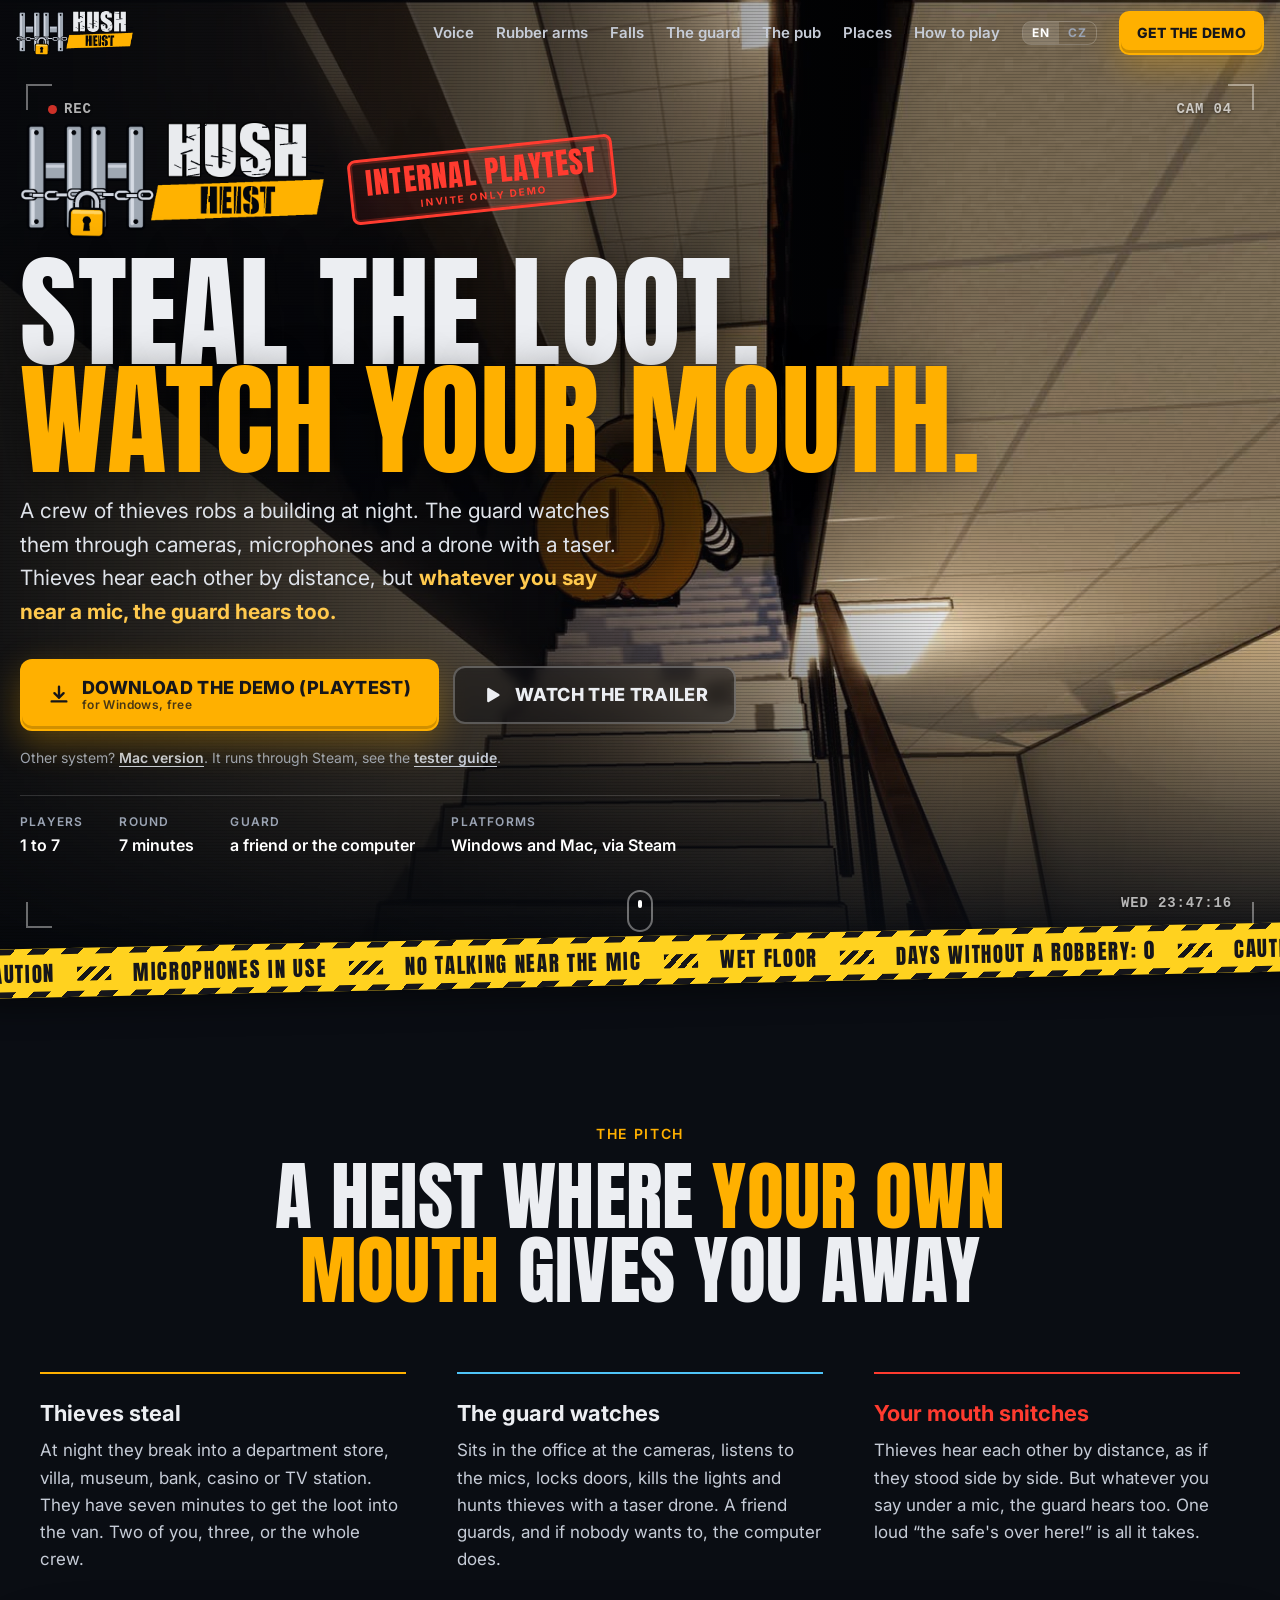
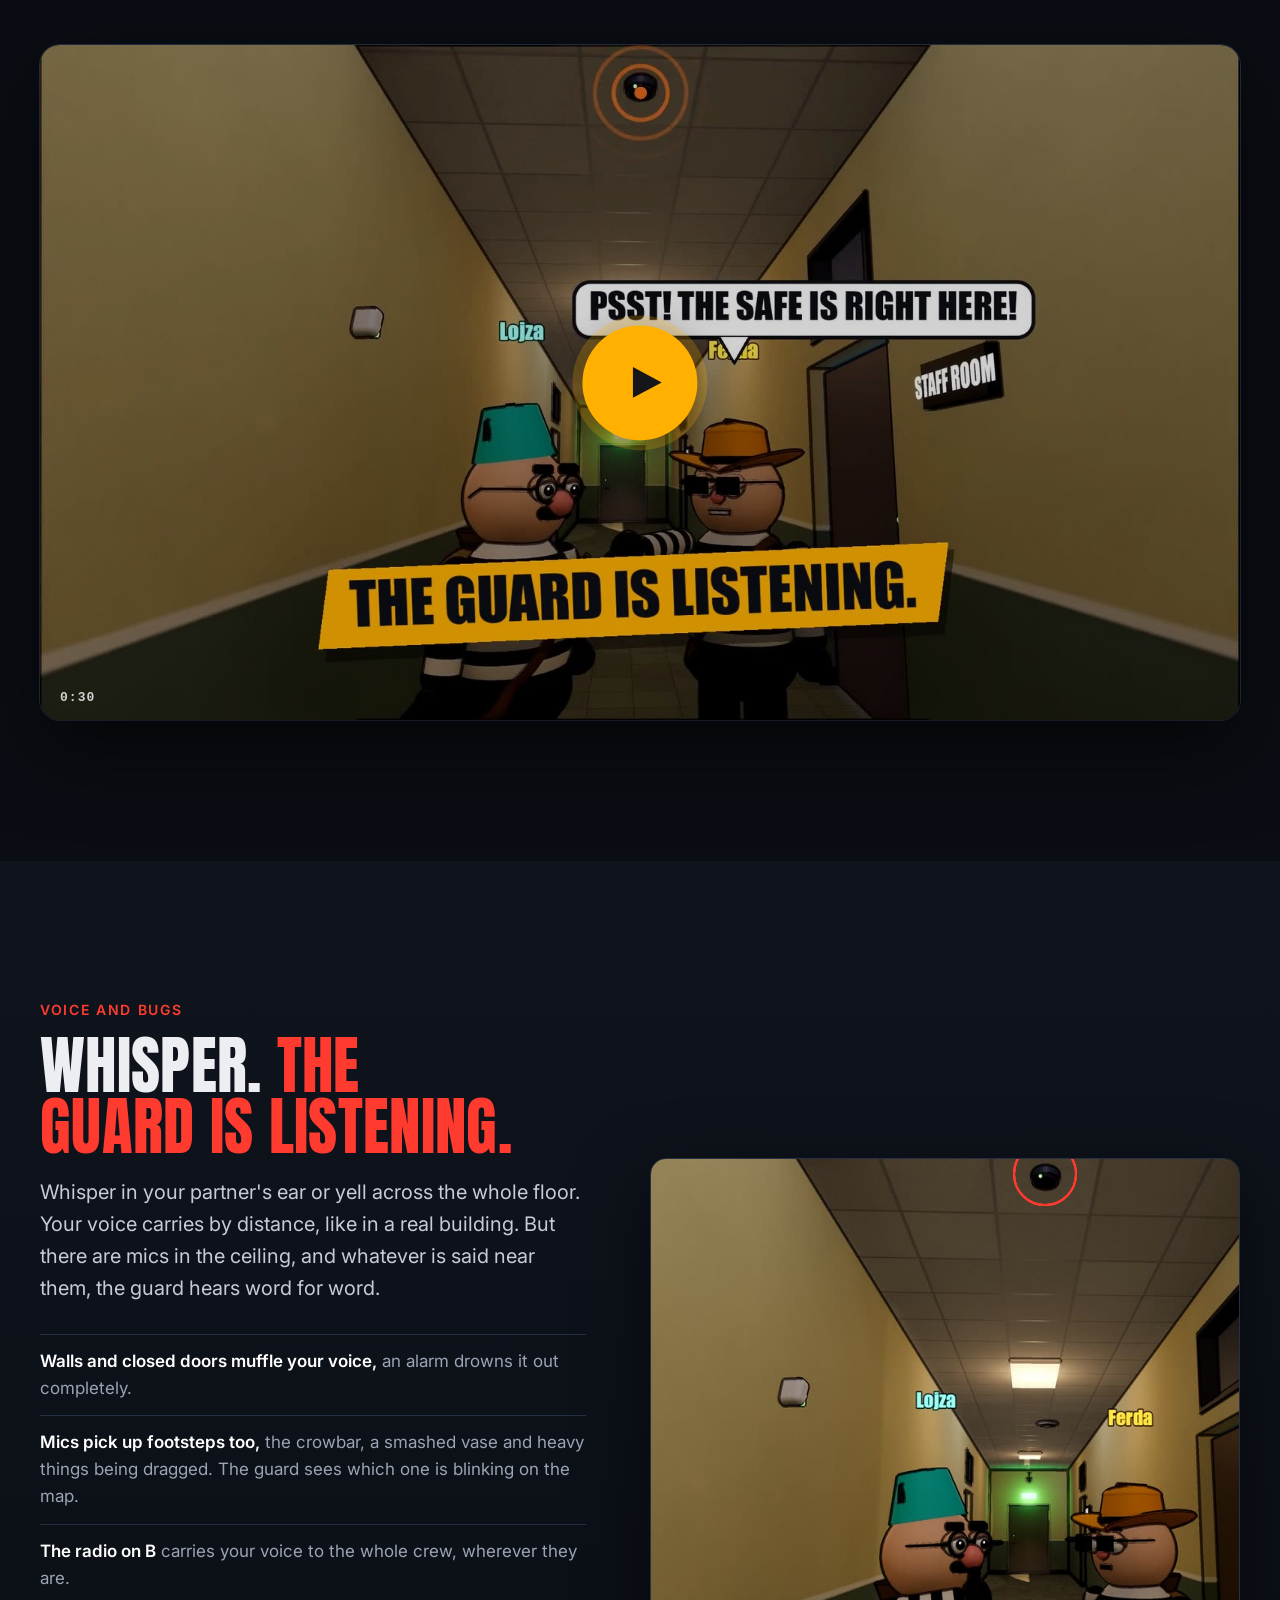
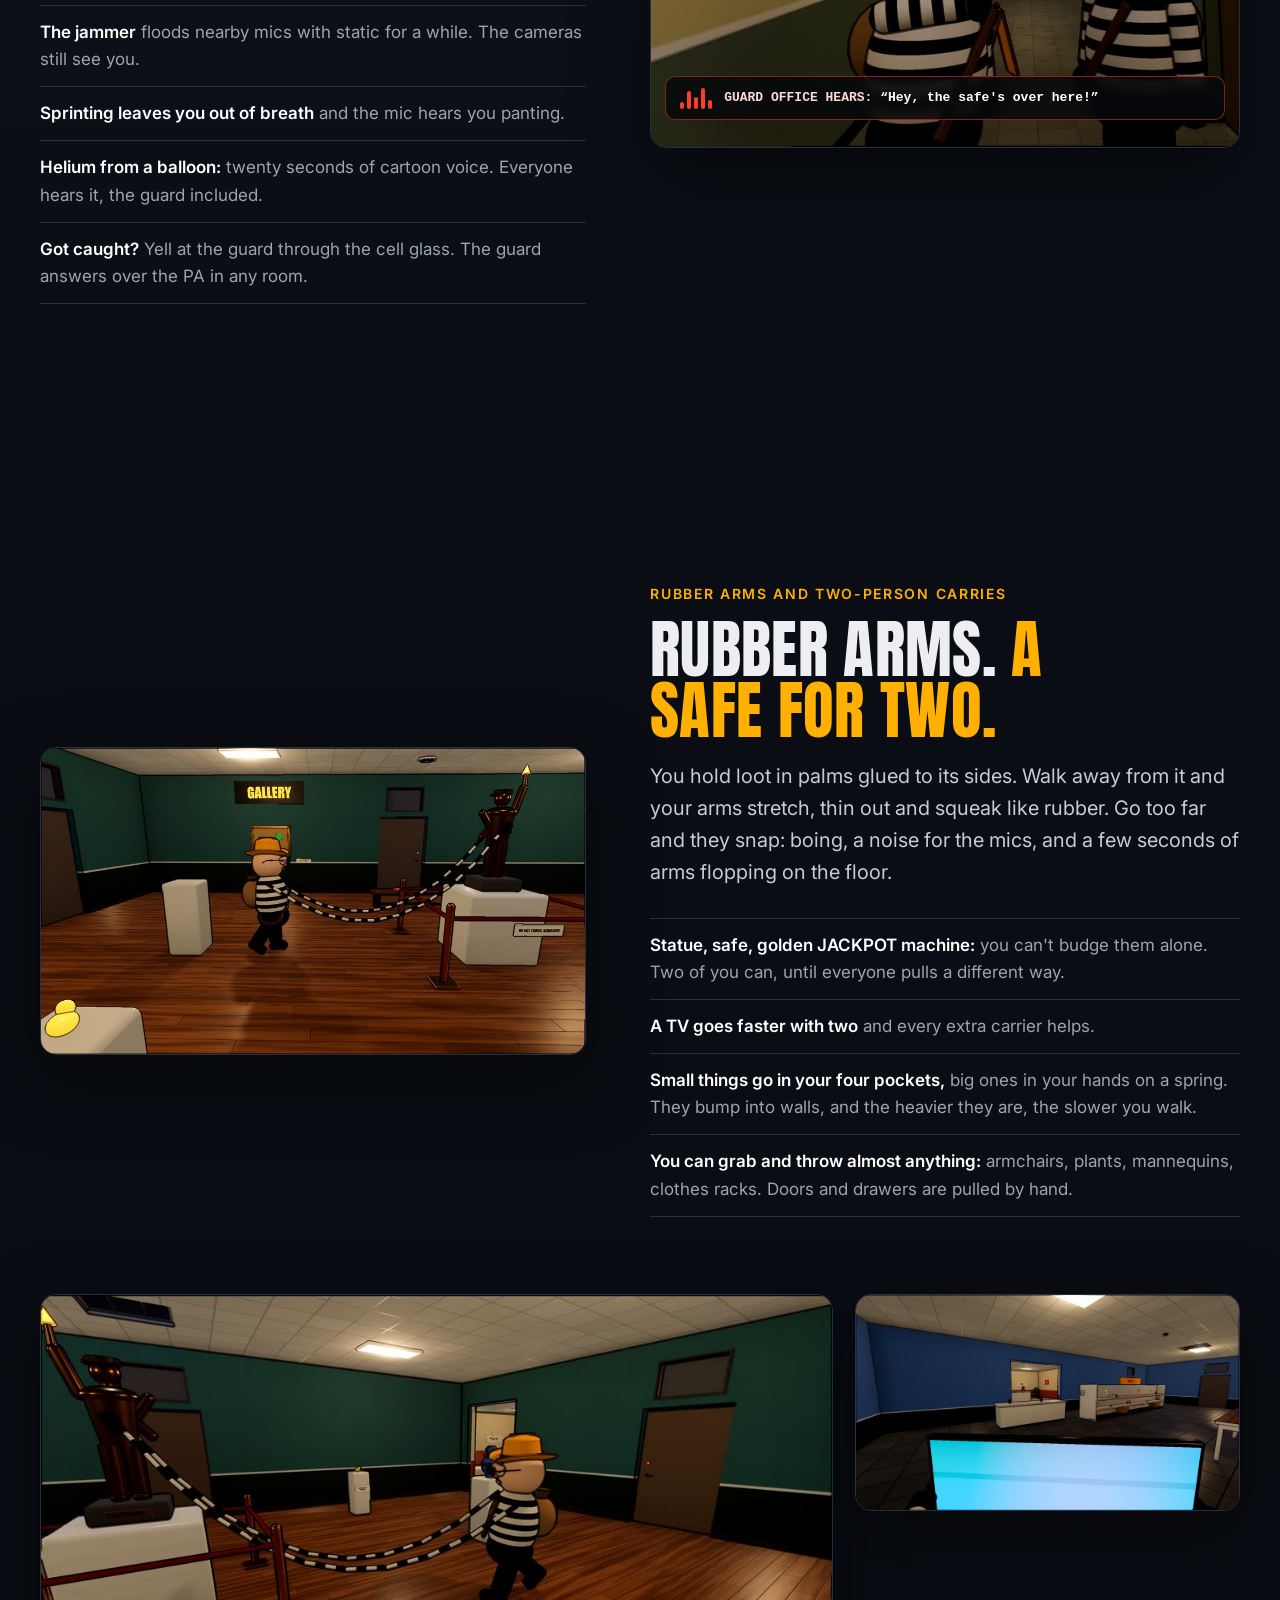
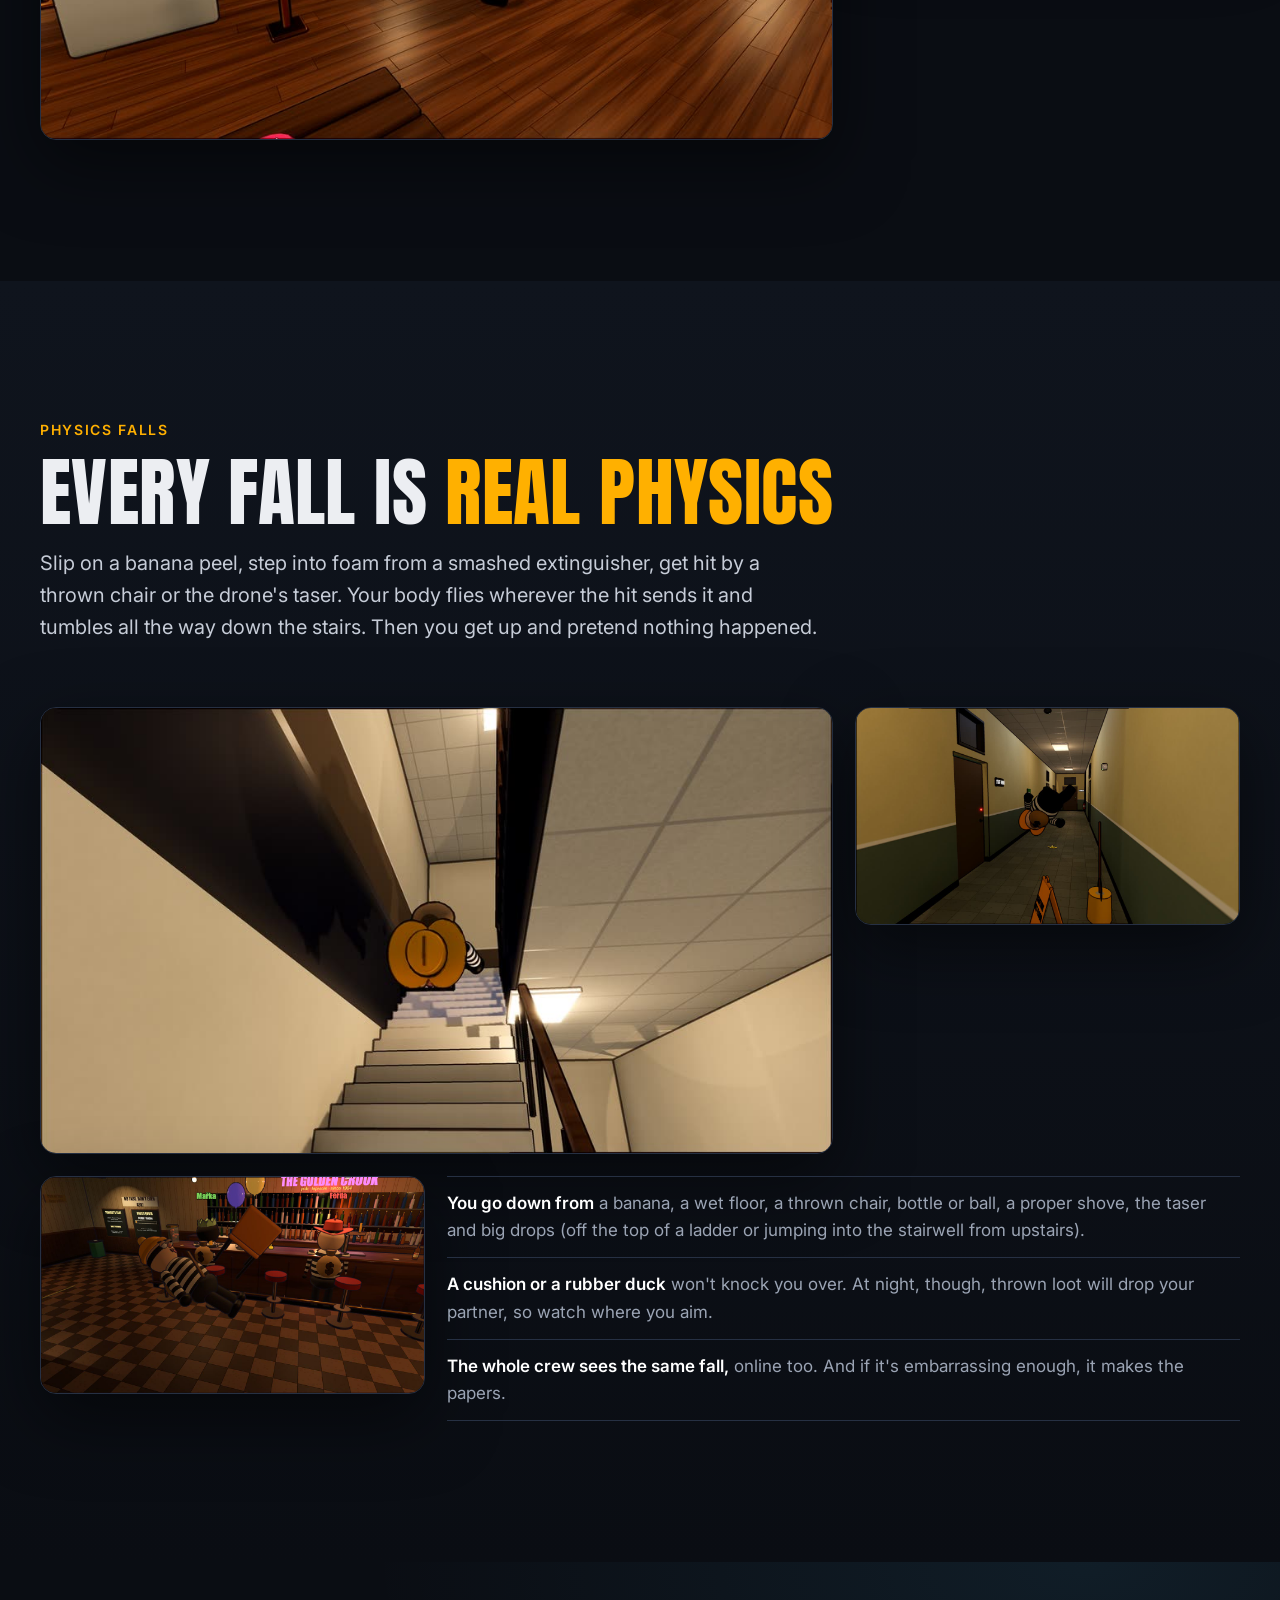
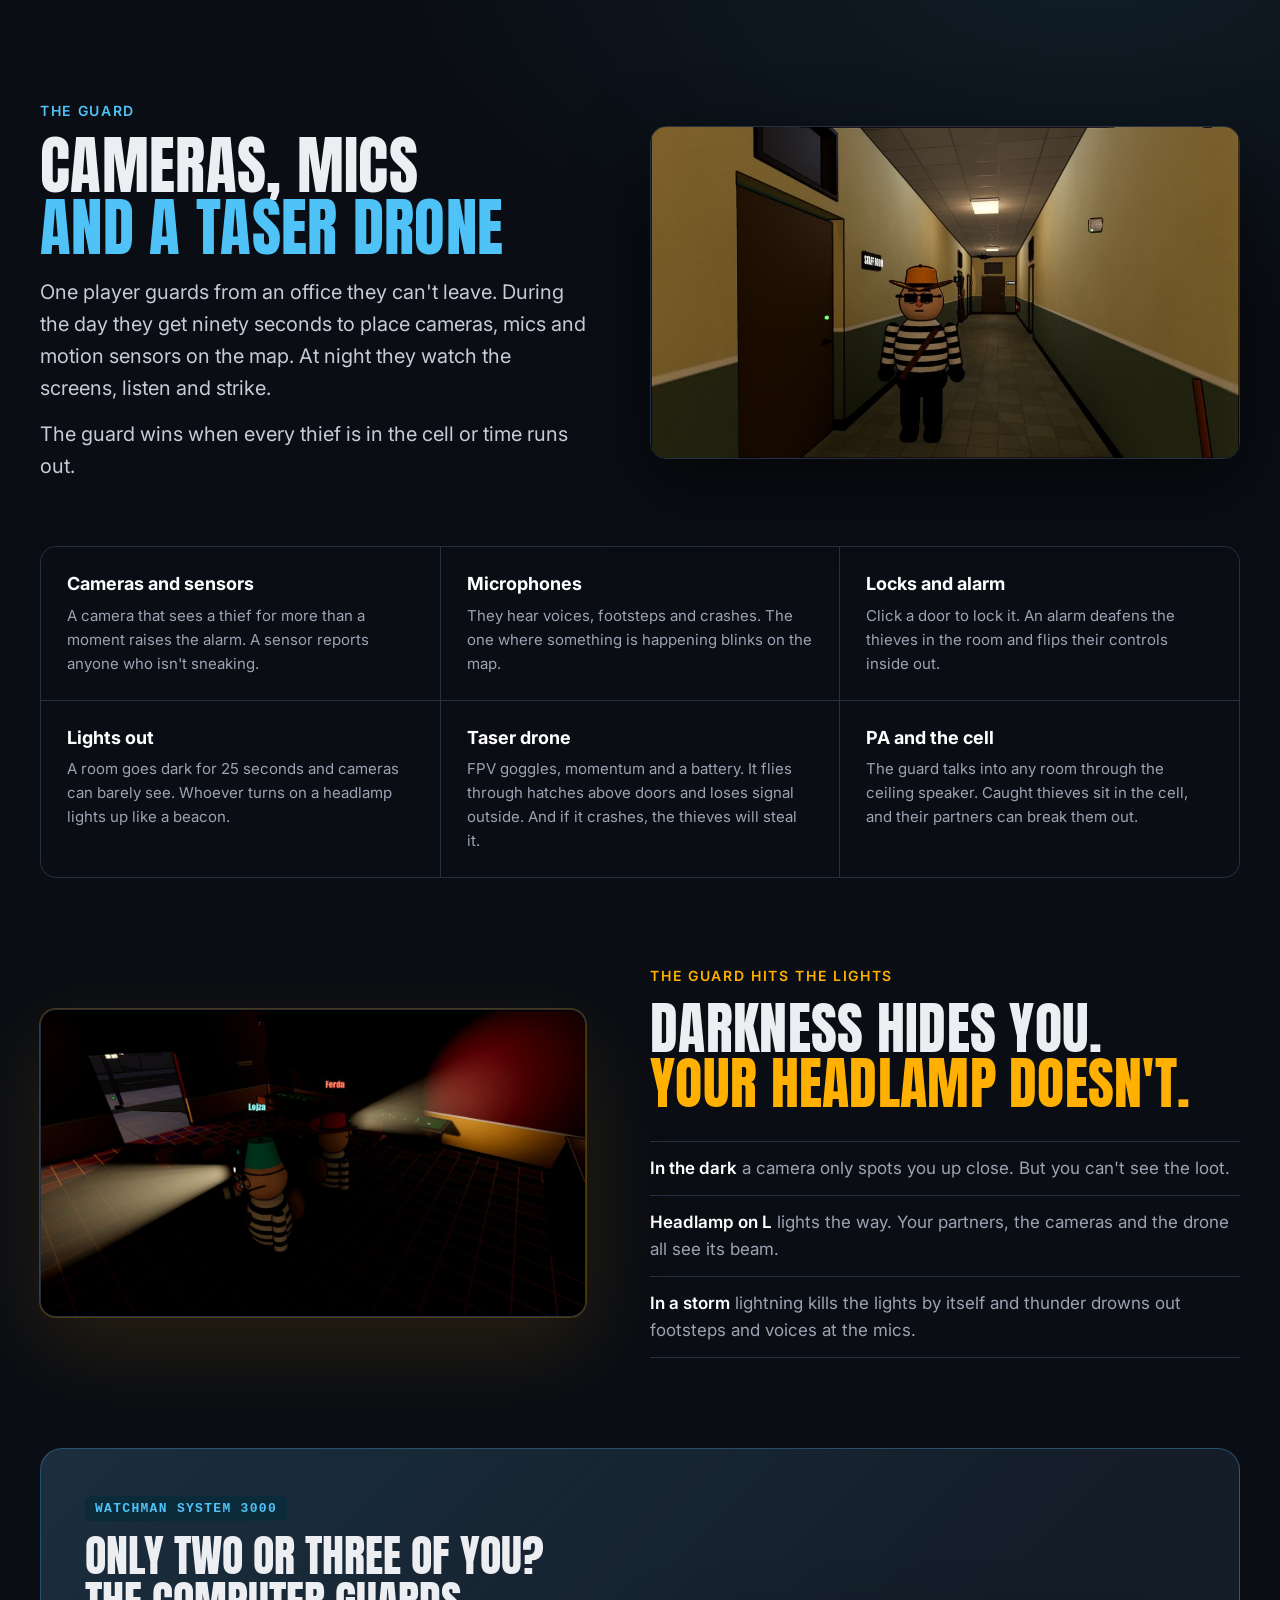
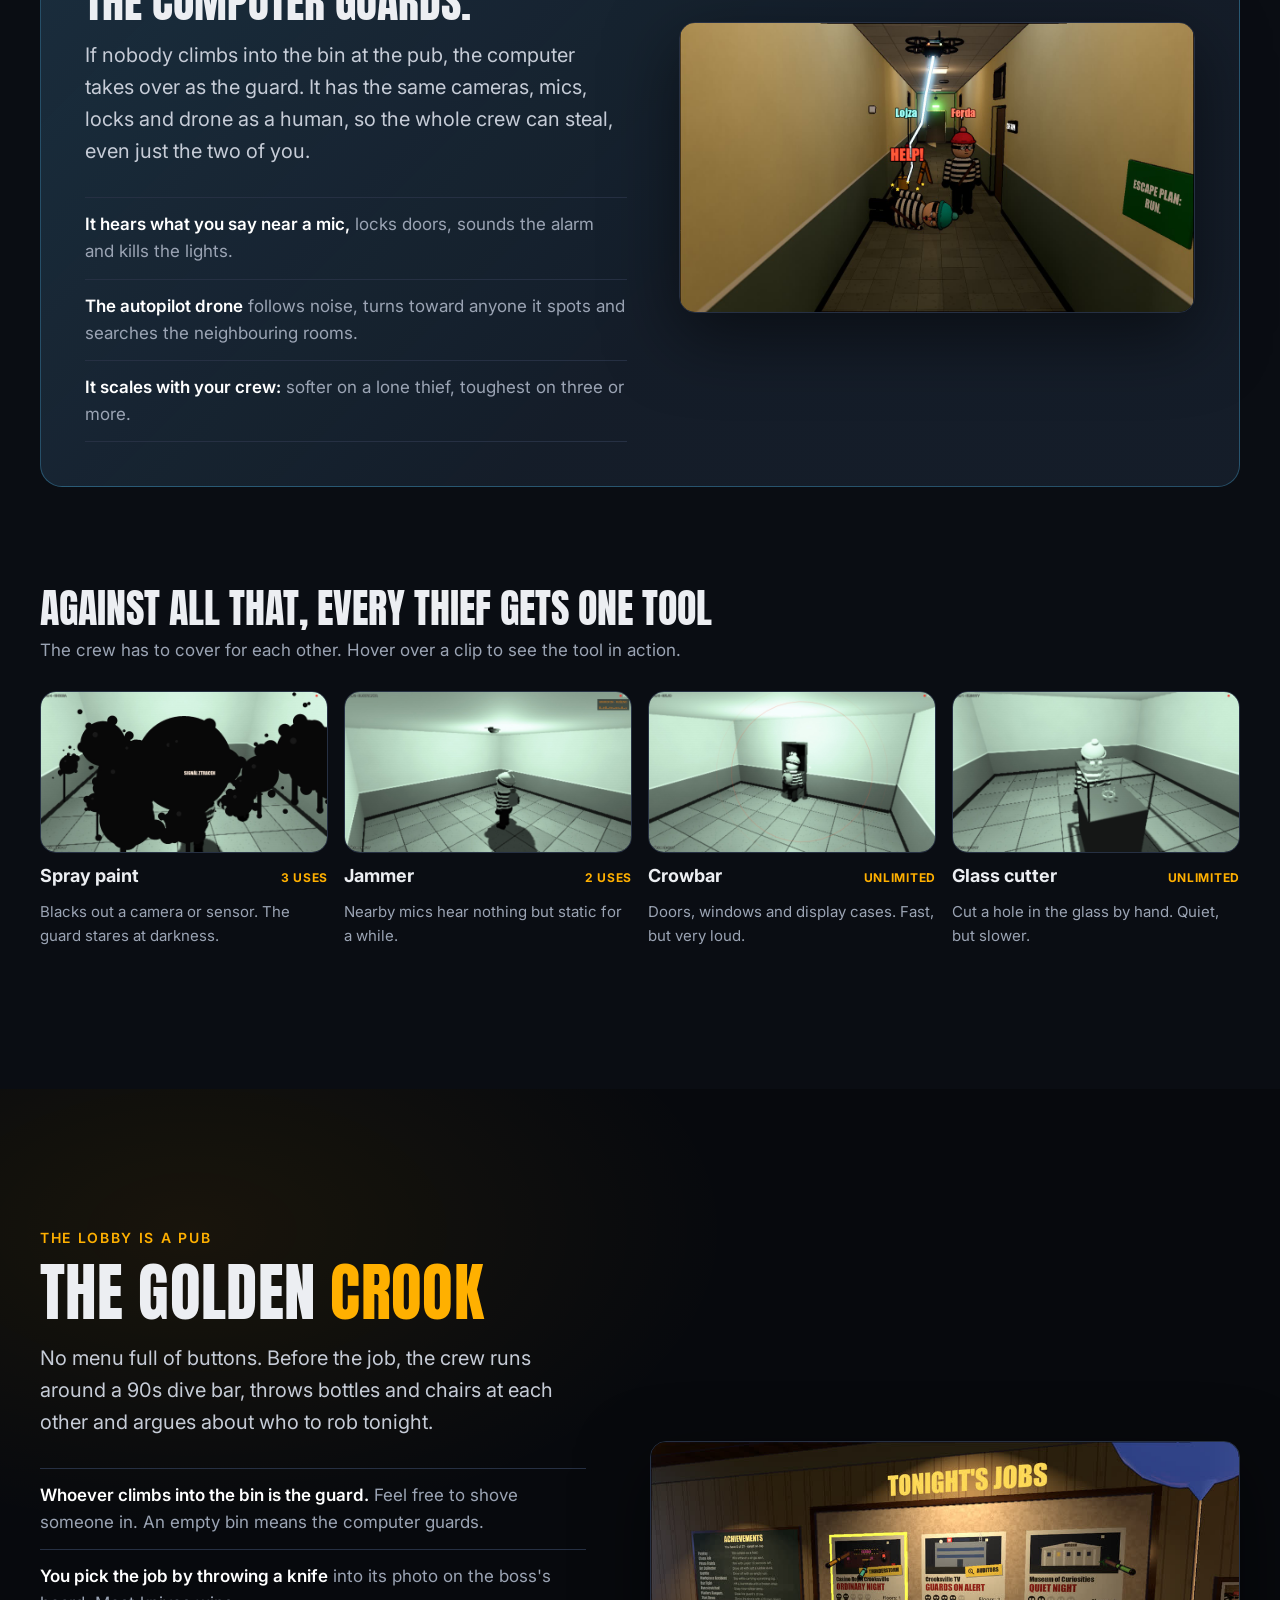
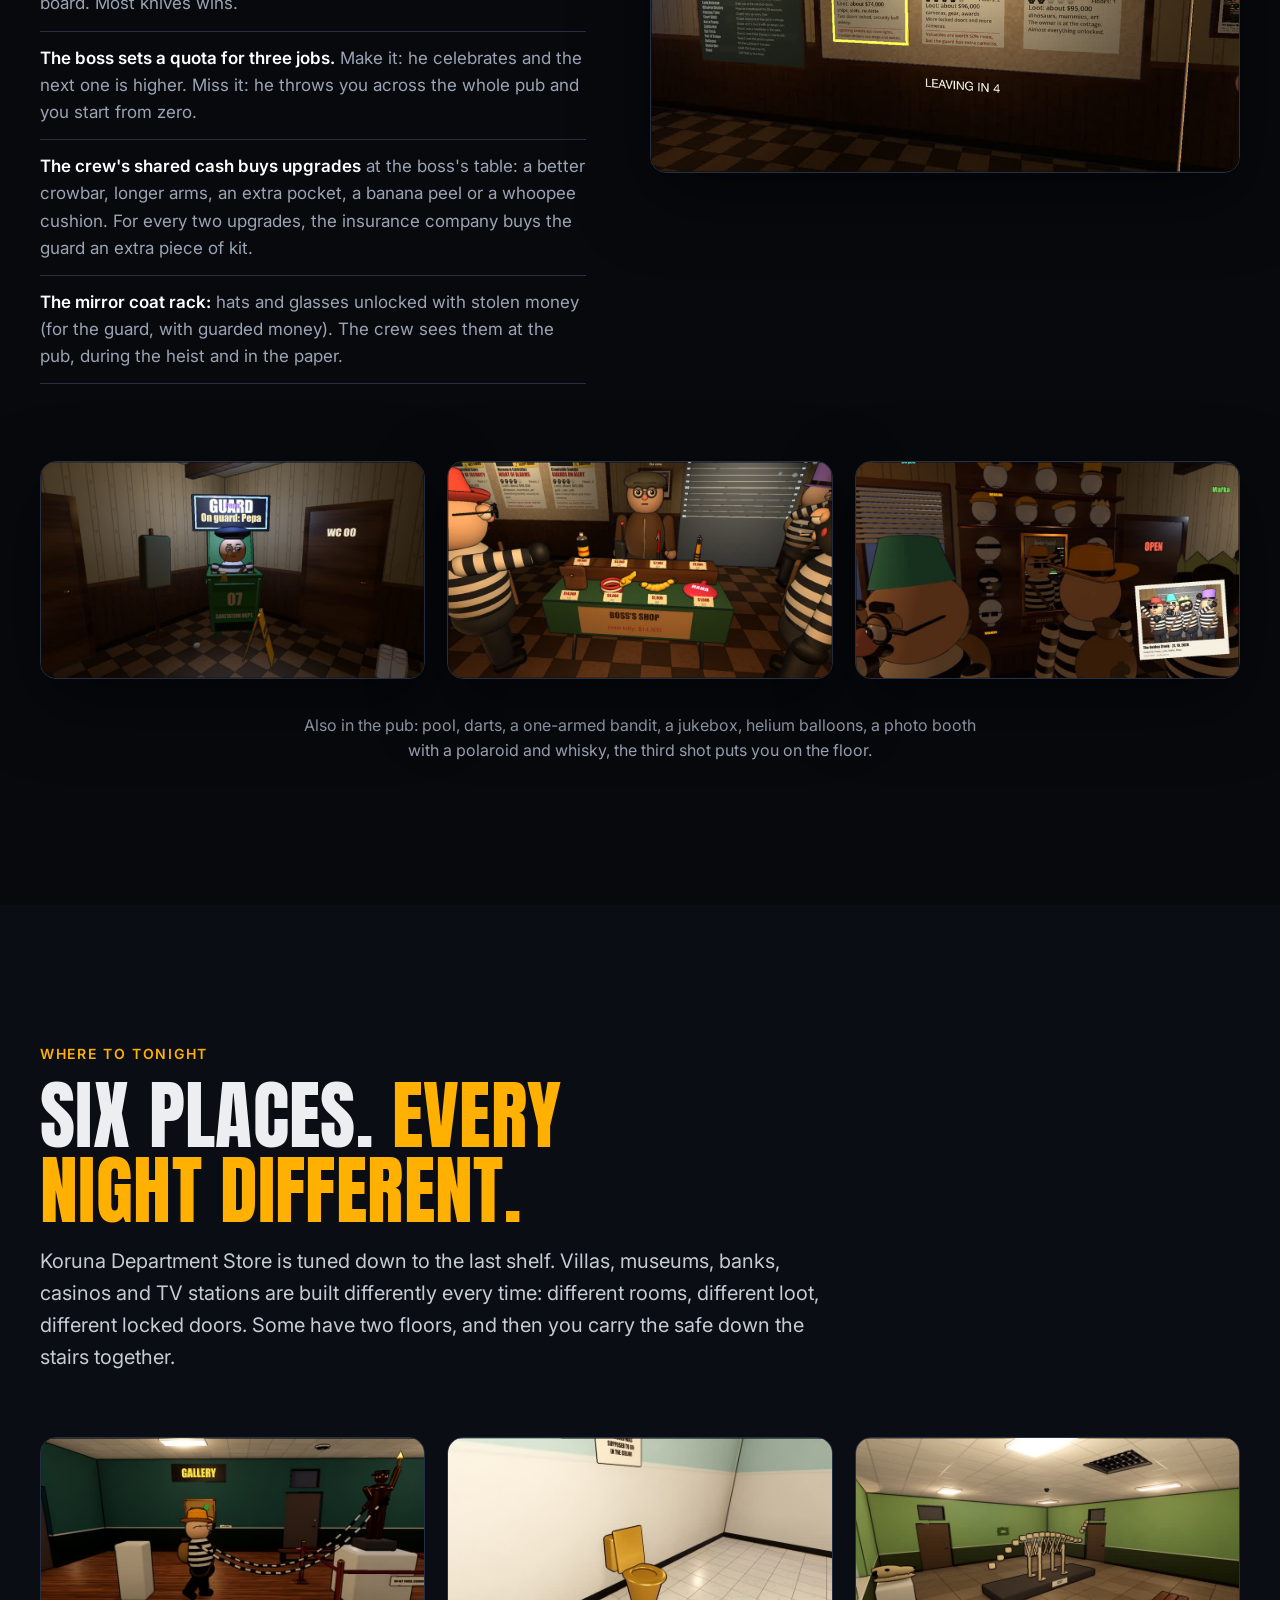
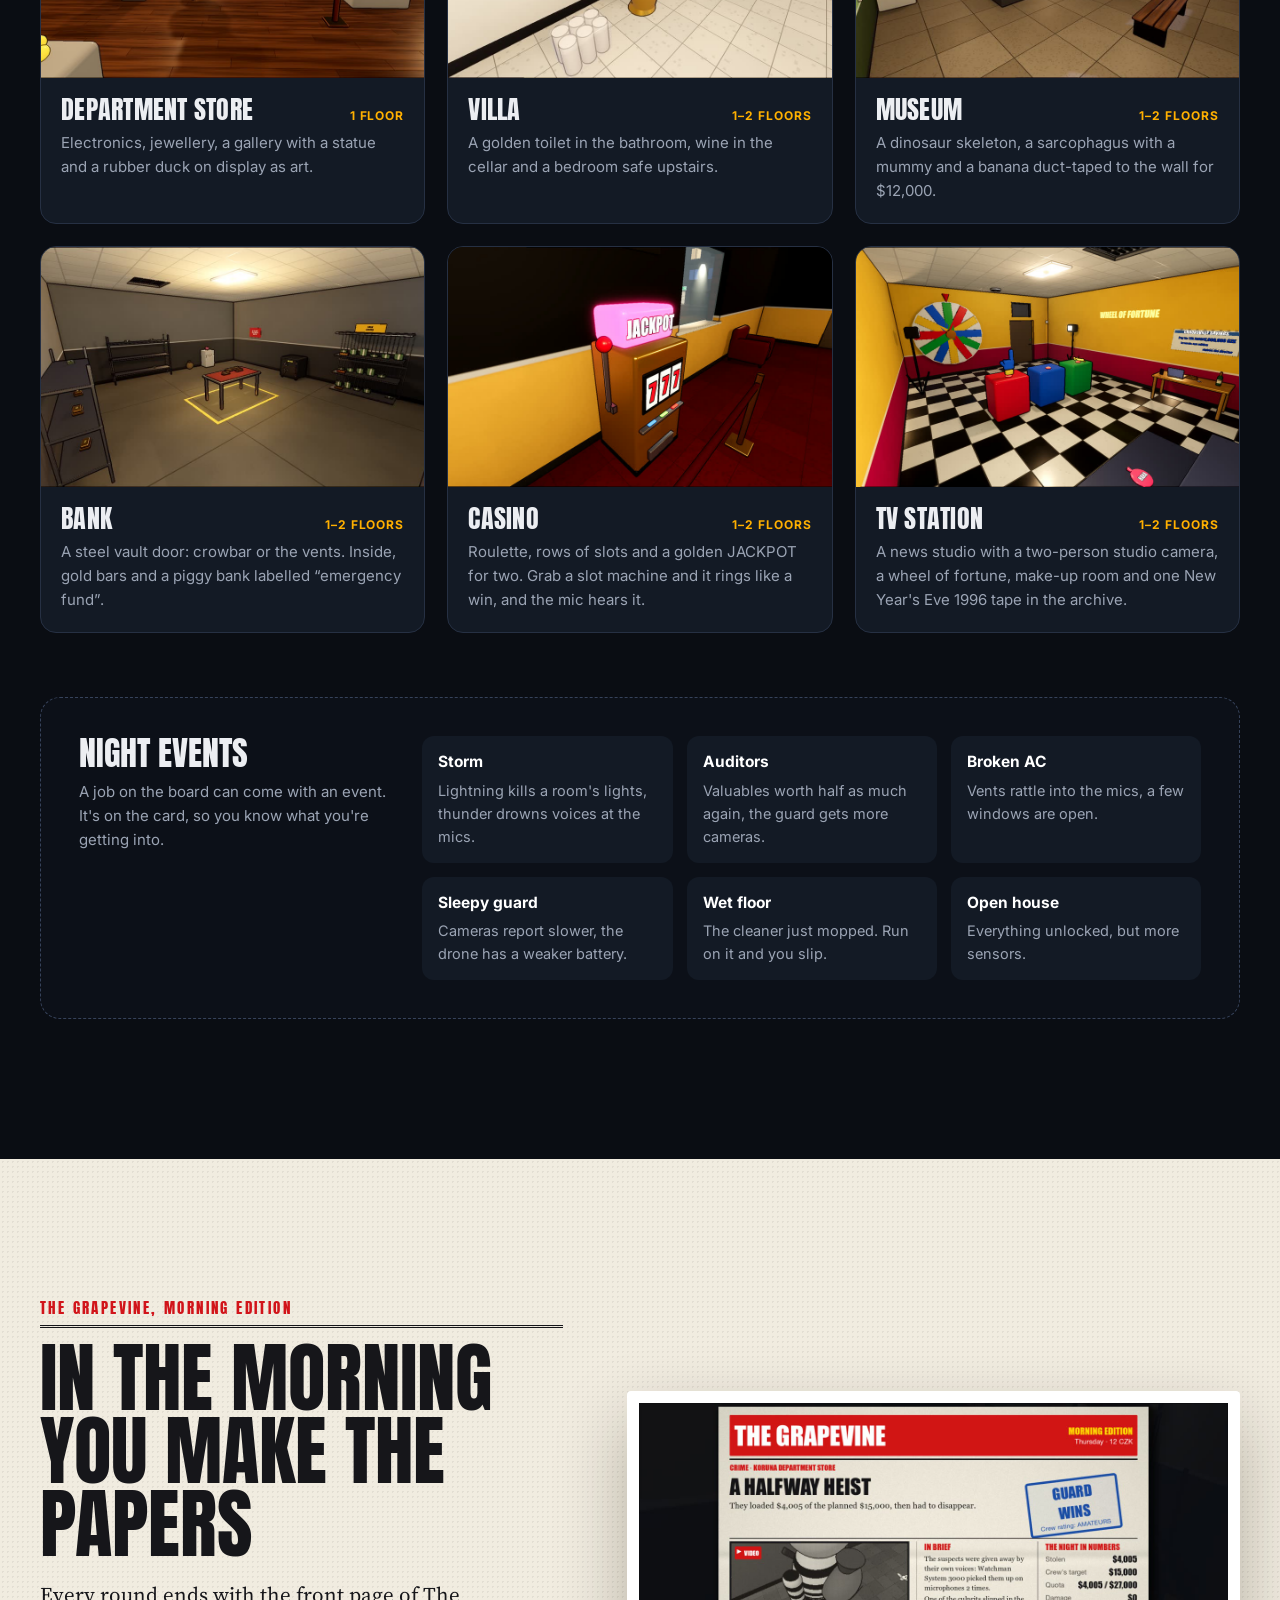
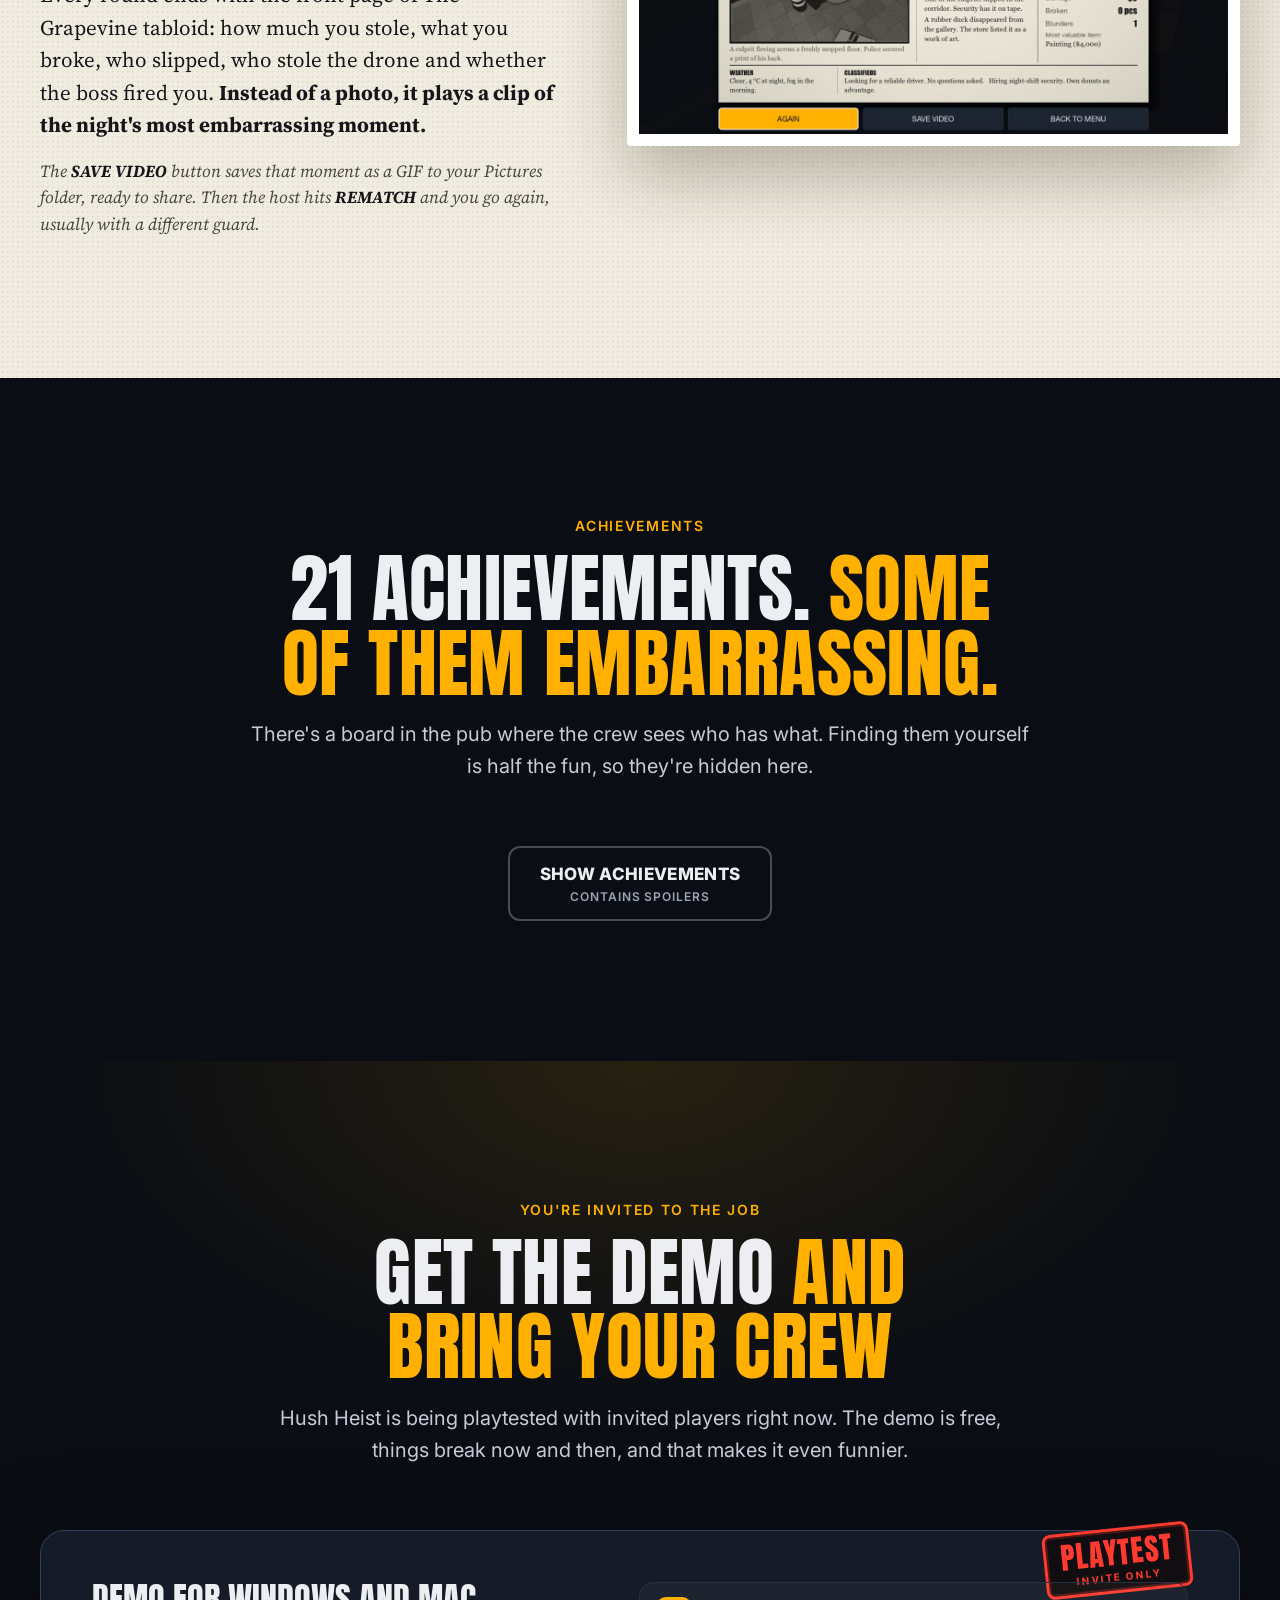
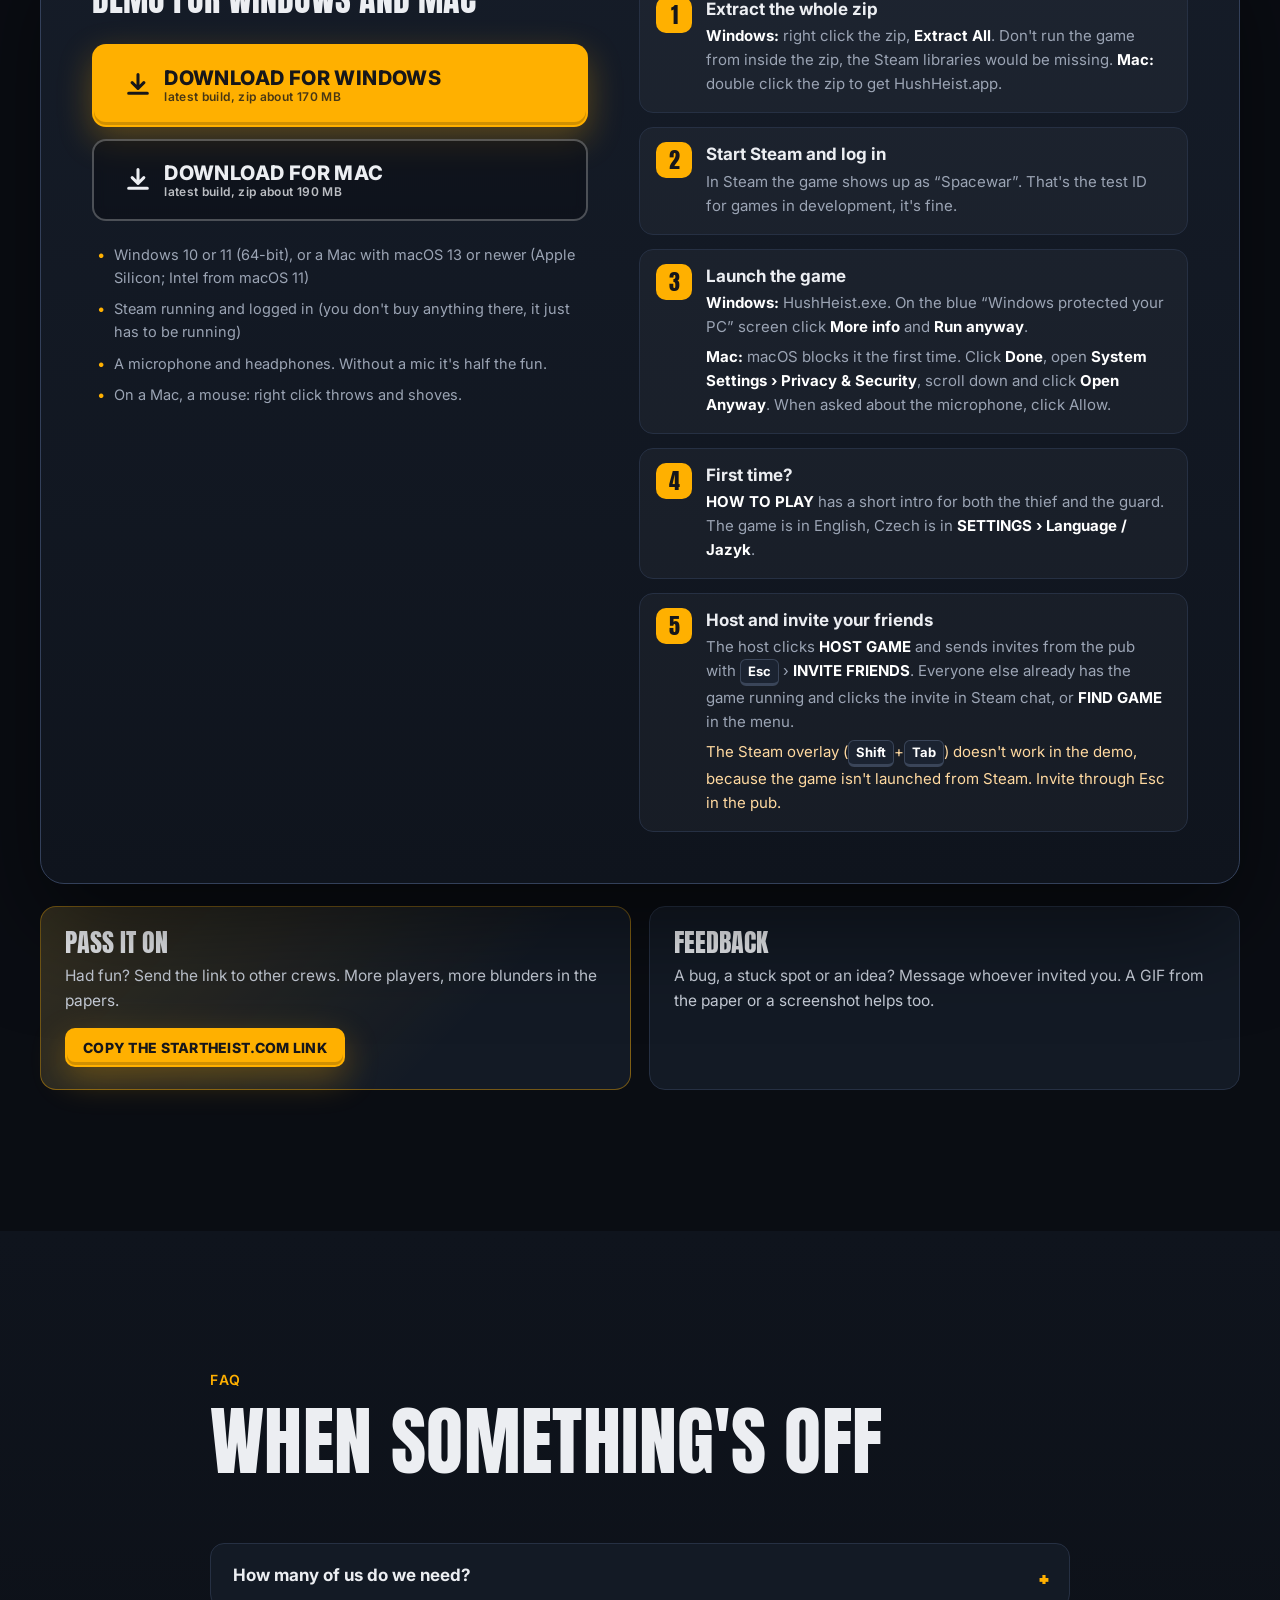
==== index.html @ cd298340 "Web: nový obrázek pro sdílení (šeptání pod mikrofonem s logem) a lepší texty pro sociální sítě Co-Au" ====
<!doctype html>
<html lang="cs">
<head>
	<meta charset="utf-8">
	<meta name="viewport" content="width=device-width, initial-scale=1">
	<script>
		// Kdo nemá v prohlížeči češtinu (ani slovenštinu), dostane anglickou verzi. Volba z přepínače má přednost.
		(function () {
			try {
				var choice = localStorage.getItem("hh-lang");
				if (choice === "cs" || /bot|crawl|spider|slurp|preview/i.test(navigator.userAgent)) return;
				var langs = navigator.languages && navigator.languages.length ? navigator.languages : [navigator.language || ""];
				var czech = false;
				for (var i = 0; i < langs.length; i++) {
					var code = String(langs[i] || "").toLowerCase();
					if (code.indexOf("cs") === 0 || code.indexOf("sk") === 0) czech = true;
				}
				if (choice === "en" || !czech) location.replace("/en" + location.search + location.hash);
			} catch (e) {}
		})();
	</script>
	<script src="/config.js"></script>
	<title>Hush Heist: Ukradni lup. Hlídej si pusu.</title>
	<meta name="description" content="Kooperativní hra o vloupání pro 1–7 hráčů s hlasem podle vzdálenosti. Zloději v noci vykrádají budovu, ochranka je hlídá kamerami, mikrofony a dronem. Co řekneš u mikrofonu, slyší i ona. Interní playtest: demo pro Windows a Mac.">
	<meta name="theme-color" content="#0a0d13">
	<link rel="icon" href="/assets/img/icon.svg" type="image/svg+xml">
	<link rel="icon" href="/favicon.ico" sizes="48x48">
	<link rel="apple-touch-icon" href="/assets/img/apple-touch-icon.png">
	<link rel="canonical" href="https://startheist.com/">
	<link rel="alternate" hreflang="cs" href="https://startheist.com/">
	<link rel="alternate" hreflang="en" href="https://startheist.com/en">
	<link rel="alternate" hreflang="x-default" href="https://startheist.com/en">

	<meta property="og:type" content="website">
	<meta property="og:url" content="https://startheist.com/">
	<meta property="og:title" content="Hush Heist: Ukradni lup. Hlídej si pusu.">
	<meta property="og:description" content="Kooperativní vloupačka pro 1–7 kamarádů s hlasem podle vzdálenosti. Vplížíte se dovnitř, lup nesete na gumových rukou, ale každé slovo u mikrofonu slyší ochranka. Demo pro Windows i Mac zdarma.">
	<meta property="og:image" content="https://startheist.com/assets/img/share.jpg">
	<meta property="og:image:width" content="1200">
	<meta property="og:image:height" content="630">
	<meta property="og:locale" content="cs_CZ">
	<meta property="og:locale:alternate" content="en_US">
	<meta name="twitter:card" content="summary_large_image">
	<meta name="twitter:image" content="https://startheist.com/assets/img/share.jpg">
	<meta property="og:site_name" content="Hush Heist">
	<meta property="og:image:alt" content="Dva zloději šeptají pod stropním mikrofonem „PSST! TREZOR JE TADY!“ a ochranka je slyší.">
	<meta name="twitter:title" content="Hush Heist: Ukradni lup. Hlídej si pusu.">
	<meta name="twitter:description" content="Kooperativní vloupačka pro 1–7 kamarádů s hlasem podle vzdálenosti. Vplížíte se dovnitř, lup nesete na gumových rukou, ale každé slovo u mikrofonu slyší ochranka. Demo pro Windows i Mac zdarma.">
	<meta name="twitter:image:alt" content="Dva zloději šeptají pod stropním mikrofonem „PSST! TREZOR JE TADY!“ a ochranka je slyší.">
	<script type="application/ld+json">{"@context": "https://schema.org", "@type": "VideoGame", "name": "Hush Heist", "url": "https://startheist.com/", "inLanguage": "cs", "description": "Kooperativní vloupačka pro 1–7 kamarádů s hlasem podle vzdálenosti. Vplížíte se dovnitř, lup nesete na gumových rukou, ale každé slovo u mikrofonu slyší ochranka. Demo pro Windows i Mac zdarma.", "image": "https://startheist.com/assets/img/share.jpg", "genre": ["Co-op", "Heist", "Party"], "gamePlatform": ["Windows", "macOS"], "operatingSystem": "Windows, macOS", "applicationCategory": "Game", "playMode": ["MultiPlayer", "CoOp"], "numberOfPlayers": {"@type": "QuantitativeValue", "minValue": 1, "maxValue": 7}}</script>

	<link rel="preconnect" href="https://fonts.googleapis.com">
	<link rel="preconnect" href="https://fonts.gstatic.com" crossorigin>
	<link href="https://fonts.googleapis.com/css2?family=Anton&family=Inter:wght@400;500;600;700;800&family=Source+Serif+4:opsz,wght@8..60,400;8..60,600&display=swap" rel="stylesheet">
	<link rel="preload" as="image" href="/assets/img/hero.jpg?v=pt1" media="(min-aspect-ratio: 3/4)">
	<link rel="preload" as="image" href="/assets/img/hero_tall.jpg" media="(max-aspect-ratio: 3/4)">
	<link rel="stylesheet" href="/styles.css">
</head>
<body>
	<a class="skip" href="#o-hre">Přeskočit na obsah</a>

	<header class="nav" id="nav">
		<div class="nav__inner">
			<a class="nav__brand" href="#top" aria-label="Hush Heist, nahoru">
				<img src="/assets/img/logo.png" alt="Hush Heist" width="122" height="48">
			</a>
			<nav class="nav__links" id="nav-links" aria-label="Hlavní">
				<a href="#hlas">Hlas</a>
				<a href="#ruce">Gumové ruce</a>
				<a href="#pady">Pády</a>
				<a href="#ochranka">Ochranka</a>
				<a href="#hospoda">Hospoda</a>
				<a href="#mista">Místa</a>
				<a href="#stahnout">Návod</a>
			</nav>
			<div class="lang" role="group" aria-label="Jazyk / Language">
				<a href="/en" hreflang="en" lang="en" data-lang="en">EN</a>
				<a href="/" hreflang="cs" aria-current="true" data-lang="cs">CZ</a>
			</div>
			<a class="btn btn--gold btn--sm nav__cta if-playtest" href="#stahnout">Stáhnout demo</a>
			<a class="btn btn--steam btn--sm nav__cta if-soon" href="#stahnout" data-steam>Na Steamu</a>
			<button class="nav__toggle" id="nav-toggle" aria-label="Menu" aria-expanded="false" aria-controls="nav-links">
				<span></span><span></span><span></span>
			</button>
		</div>
	</header>

	<main id="top">
		<!-- Úvod: sestřih ze hry jako záznam z bezpečnostní kamery (na telefonu na výšku) -->
		<section class="hero">
			<div class="hero__media" aria-hidden="true">
				<picture>
					<source media="(max-aspect-ratio: 3/4)" srcset="/assets/img/hero_tall.jpg">
					<img src="/assets/img/hero.jpg?v=pt1" alt="" width="1600" height="900" fetchpriority="high">
				</picture>
				<video class="hero__video" muted loop playsinline preload="none" data-wide="/assets/video/hero.mp4?v=pt1" data-tall="/assets/video/hero_tall.mp4"></video>
				<div class="hero__shade"></div>
				<div class="scanlines"></div>
				<div class="cctv cctv--hero">
					<span class="cctv__rec"><i></i>REC</span>
					<span class="cctv__cam">KAM 04</span>
					<span class="cctv__time" data-clock>STŘEDA 23:47:12</span>
					<span class="cctv__corner cctv__corner--tl"></span>
					<span class="cctv__corner cctv__corner--tr"></span>
					<span class="cctv__corner cctv__corner--bl"></span>
					<span class="cctv__corner cctv__corner--br"></span>
				</div>
			</div>
			<div class="hero__content">
				<div class="hero__top">
					<img class="hero__logo" src="/assets/img/logo.png" alt="Hush Heist" width="420" height="164">
					<p class="stamp if-playtest"><b>Interní playtest</b><small>demo pro pozvané</small></p>
					<p class="stamp stamp--soon if-soon"><b>Již brzy na Steamu</b><small>přidej si do přání</small></p>
				</div>
				<h1 class="hero__title">Ukradni lup.<span>Hlídej si pusu.</span></h1>
				<p class="hero__lead">Parta zlodějů v noci vykrádá budovu. Ochranka je hlídá kamerami, mikrofony a dronem s paralyzérem. Zloději se slyší podle vzdálenosti, jenže <b>co řekneš u mikrofonu, slyší i ochranka.</b></p>
				<div class="hero__actions">
					<a class="btn btn--gold btn--lg if-playtest" data-dl href="https://github.com/Matyhead/startheist-web/releases/latest/download/HushHeist-demo.zip">
						<svg viewBox="0 0 24 24" aria-hidden="true"><path d="M12 3v12m0 0l-5-5m5 5l5-5M4 19h16" /></svg>
						<span class="btn__text">Stáhnout demo (playtest)<small data-os-label data-win="pro Windows, zdarma" data-mac="pro Mac, zdarma">pro Windows, zdarma</small></span>
					</a>
					<a class="btn btn--steam btn--lg if-soon" data-steam href="#stahnout">
						<svg viewBox="0 0 24 24" aria-hidden="true"><path d="M12 20.5l-1.2-1.1C6.2 15.3 3.5 12.8 3.5 9.6A4.6 4.6 0 0 1 8.1 5c1.5 0 2.9.7 3.9 1.8A5.1 5.1 0 0 1 15.9 5a4.6 4.6 0 0 1 4.6 4.6c0 3.2-2.7 5.7-7.3 9.8z" /></svg>
						<span class="btn__text">Přidat do přání<small>již brzy na Steamu</small></span>
					</a>
					<button class="btn btn--ghost btn--lg" type="button" data-trailer>
						<svg viewBox="0 0 24 24" aria-hidden="true"><path d="M8 5.5v13l11-6.5z" fill="currentColor" /></svg>
						Pusť trailer
					</button>
				</div>
				<p class="hero__alt if-playtest">Jiný systém? <a data-dl-alt data-win="Verze pro Windows" data-mac="Verze pro Mac" href="https://github.com/Matyhead/startheist-web/releases/latest/download/HushHeist-mac.zip">Verze pro Mac</a>. Hraje se přes Steam, víc v <a href="#stahnout">návodu pro testery</a>.</p>
				<p class="hero__alt if-soon">Demo z playtestu je pořád ke stažení: <a href="#stahnout">Windows a Mac</a></p>
				<p class="hero__phone">Hraje se na počítači s Windows nebo Macem. <button class="linkbtn" type="button" data-share>Pošli si odkaz</button> a stáhni si demo tam.</p>
				<dl class="specs">
					<div><dt>Hráči</dt><dd>1 až 7</dd></div>
					<div><dt>Kolo</dt><dd>7 minut</dd></div>
					<div><dt>Ochranka</dt><dd>kamarád, nebo počítač</dd></div>
					<div><dt>Hraje se na</dt><dd>Windows a Mac, přes Steam</dd></div>
				</dl>
			</div>
			<a class="hero__scroll" href="#o-hre" aria-label="Dolů na popis hry"><span></span></a>
		</section>

		<div class="tape" aria-hidden="true">
			<div class="tape__track">
				<span>POZOR<i></i>MIKROFONY V PROVOZU<i></i>NEMLUVIT U MIKROFONU<i></i>MOKRÁ PODLAHA<i></i>DNY BEZ KRÁDEŽE: 0<i></i>POZOR<i></i>MIKROFONY V PROVOZU<i></i>NEMLUVIT U MIKROFONU<i></i>MOKRÁ PODLAHA<i></i>DNY BEZ KRÁDEŽE: 0<i></i></span>
				<span>POZOR<i></i>MIKROFONY V PROVOZU<i></i>NEMLUVIT U MIKROFONU<i></i>MOKRÁ PODLAHA<i></i>DNY BEZ KRÁDEŽE: 0<i></i>POZOR<i></i>MIKROFONY V PROVOZU<i></i>NEMLUVIT U MIKROFONU<i></i>MOKRÁ PODLAHA<i></i>DNY BEZ KRÁDEŽE: 0<i></i></span>
			</div>
		</div>

		<!-- O co jde: tři věty a trailer -->
		<section class="section" id="o-hre">
			<div class="wrap">
				<div class="section__head section__head--center reveal">
					<p class="eyebrow">O co jde</p>
					<h2 class="h2">Loupež, kde tě prozradí <em>vlastní pusa</em></h2>
				</div>
				<div class="trio">
					<article class="trio__card trio__card--gold reveal">
						<h3>Zloději kradou</h3>
						<p>V noci vlezou do obchodního domu, vily, muzea, banky, kasina nebo televize. Za sedm minut musí dostat lup do dodávky. Ve dvou, ve třech, nebo celou partou.</p>
					</article>
					<article class="trio__card trio__card--blue reveal">
						<h3>Ochranka hlídá</h3>
						<p>Sedí v kanceláři u kamer, poslouchá mikrofony, zamyká, zhasíná a honí zloděje dronem s paralyzérem. Hlídá kamarád, a když nikdo nechce, hlídá počítač.</p>
					</article>
					<article class="trio__card trio__card--red reveal">
						<h3>Pusa prozradí</h3>
						<p>Zloději se slyší podle vzdálenosti, jako by stáli vedle sebe. Jenže co řekneš pod mikrofonem, slyší i ochranka. Stačí jedno hlasité „tady je trezor!“.</p>
					</article>
				</div>
				<button class="trailer-card reveal" type="button" data-trailer aria-label="Přehrát trailer Hush Heist (30 sekund, se zvukem)">
					<img src="/assets/img/trailer.jpg?v=2" alt="" loading="lazy" width="1600" height="900">
					<span class="trailer-card__play"><i><svg viewBox="0 0 24 24" aria-hidden="true"><path d="M6 4l15 8-15 8z" /></svg></i></span>
					<span class="trailer-card__meta">0:30</span>
				</button>
			</div>
		</section>

		<!-- Hlas a odposlechy -->
		<section class="section section--panel" id="hlas">
			<div class="wrap">
				<div class="feature">
					<div class="reveal">
						<p class="eyebrow eyebrow--red">Hlas a odposlechy</p>
						<h2 class="h2">Šeptej. <em class="red">Ochranka poslouchá.</em></h2>
						<p class="lead">Šeptneš parťákovi u ucha, nebo zařveš přes celé patro. Hlas se nese podle vzdálenosti jako ve skutečné budově. Jenže ve stropě visí mikrofony a co se u nich řekne, slyší ochranka do posledního slova.</p>
						<ul class="points points--red">
							<li><b>Zdi a zavřené dveře hlas tlumí,</b> alarm ho přehluší úplně.</li>
							<li><b>Mikrofony chytí i kroky,</b> páčidlo, rozbitou vázu a tažení těžkých věcí. Ochranka na plánku vidí, který bliká.</li>
							<li><b>Vysílačka na B</b> donese hlas celé partě, ať je kdekoli.</li>
							<li><b>Rušička</b> na chvíli zahltí mikrofony v okolí šumem. Kamery tě ale vidí dál.</li>
							<li><b>Sprint tě zadýchá</b> a mikrofon oddechování uslyší.</li>
							<li><b>Helium z balónku:</b> dvacet vteřin mluvíš jako kreslená postavička. Slyší to všichni, ochranka taky.</li>
							<li><b>Chytili tě?</b> Z cely na ochranku křičíš přes sklo. Ona ti odpoví rozhlasem do kterékoli místnosti.</li>
						</ul>
					</div>
					<figure class="ev reveal">
						<div class="ev__frame ev__frame--square">
							<video data-src="/assets/video/talk.mp4" muted loop playsinline preload="none" data-poster="/assets/img/talk.jpg" aria-label="Dva zloději se domlouvají na chodbě přímo pod stropním mikrofonem"></video>
							<span class="mic" aria-hidden="true"><i></i><i></i><i></i></span>
							<p class="heard" aria-hidden="true"><span class="heard__bars"><i></i><i></i><i></i><i></i><i></i></span><span class="heard__text">KANCELÁŘ OCHRANKY SLYŠÍ: <b>„Hele, tady je trezor!“</b></span></p>
						</div>
					</figure>
				</div>
			</div>
		</section>

		<!-- Gumové ruce a nošení ve dvou -->
		<section class="section" id="ruce">
			<div class="wrap">
				<div class="feature feature--flip">
					<div class="reveal">
						<p class="eyebrow">Gumové ruce a nošení ve dvou</p>
						<h2 class="h2">Ruce z gumy. <em>Trezor pro dva.</em></h2>
						<p class="lead">Lup držíš v dlaních přilepených k jeho bokům. Když se od něj vzdálíš, ruce se natahují, ztenčují a guma vrže. Moc daleko a utrhnou se: boing, hluk pro mikrofony a pár vteřin ti plandají po zemi.</p>
						<ul class="points">
							<li><b>Socha, trezor, zlatý automat JACKPOT:</b> sám je nepohneš. Ve dvou to jde, dokud každý netáhne jinam.</li>
							<li><b>Televize ve dvou jde rychleji</b> a každý další nosič přidá.</li>
							<li><b>Malé věci do čtyř kapes,</b> velké v rukou na pružině. Narážejí do zdí a čím těžší, tím pomaleji jdeš.</li>
							<li><b>Vzít a hodit jde skoro všechno:</b> křesla, kytky, figuríny, stojany s oblečením. Dveře a šuplíky se táhnou rukou.</li>
						</ul>
					</div>
					<figure class="ev reveal">
						<div class="ev__frame">
							<video data-src="/assets/video/stretch.mp4?v=pt1" muted loop playsinline preload="none" data-poster="/assets/img/stretch.jpg?v=pt1" aria-label="Zloděj sám táhne bronzovou sochu, ruce se natahují"></video>
						</div>
					</figure>
				</div>
				<div class="bento">
					<figure class="ev ev--wide reveal">
						<div class="ev__frame">
							<video data-src="/assets/video/museum.mp4" muted loop playsinline preload="none" data-poster="/assets/img/museum.jpg" aria-label="Zloděj v muzeu odchází od sochy a gumové ruce se táhnou přes sál"></video>
						</div>
					</figure>
					<figure class="ev reveal">
						<div class="ev__frame">
							<video data-src="/assets/video/carry.mp4?v=pt1" muted loop playsinline preload="none" data-poster="/assets/img/carry.jpg?v=pt1" aria-label="Zloděj z první osoby nese televizi v gumových rukou"></video>
						</div>
					</figure>
				</div>
			</div>
		</section>

		<!-- Fyzikální pády -->
		<section class="section section--panel" id="pady">
			<div class="wrap">
				<div class="section__head reveal">
					<p class="eyebrow">Fyzikální pády</p>
					<h2 class="h2">Každý pád <em>počítá fyzika</em></h2>
					<p class="lead">Uklouzneš na banánové slupce, šlápneš do pěny z rozbitého hasičáku, trefí tě hozená židle nebo paralyzér dronu. Tělo letí tam, kam ho rána poslala, a ze schodů se skutálí až dolů. Pak vstaneš a děláš, že se nic nestalo.</p>
				</div>
				<div class="bento">
					<figure class="ev ev--wide reveal">
						<div class="ev__frame">
							<video data-src="/assets/video/stairs.mp4" muted loop playsinline preload="none" data-poster="/assets/img/stairs.jpg" aria-label="Zloděj padá ze schodů jako hadrová panenka"></video>
						</div>
					</figure>
					<figure class="ev reveal">
						<div class="ev__frame">
							<video data-src="/assets/video/slip.mp4?v=k3" muted loop playsinline preload="none" data-poster="/assets/img/slip.jpg?v=k3" aria-label="Zloděj uklouzne na banánové slupce a odrazí se od kbelíku"></video>
						</div>
					</figure>
					<figure class="ev reveal">
						<div class="ev__frame">
							<video data-src="/assets/video/knock.mp4?v=k3" muted loop playsinline preload="none" data-poster="/assets/img/knock.jpg?v=k3" aria-label="Ferda hodí po Lojzovi židli a Lojza jde k zemi"></video>
						</div>
					</figure>
					<div class="ev ev--wide reveal">
						<ul class="points points--red" style="margin:0">
							<li><b>Porazí tě</b> banán, mokrá podlaha, hozená židle, lahev nebo koule, pořádné strčení, paralyzér a pád z výšky (z vršku žebříku nebo skokem do schodiště z patra).</li>
							<li><b>Polštářek ani gumová kachna</b> tě neporazí. V noci ale parťáka srazí i hozený lup, tak pozor, kam míříš.</li>
							<li><b>Pád vidí celá parta stejně,</b> i po síti. A když je dost trapný, skončí v novinách.</li>
						</ul>
					</div>
				</div>
			</div>
		</section>

		<!-- Ochranka -->
		<section class="section section--blue" id="ochranka">
			<div class="wrap">
				<div class="feature">
					<div class="reveal">
						<p class="eyebrow eyebrow--blue">Ochranka</p>
						<h2 class="h2">Kamery, mikrofony <em class="blue">a dron s paralyzérem</em></h2>
						<p class="lead">Jeden z party hlídá z kanceláře, kterou neopustí. Ve dne má devadesát vteřin, aby na plánku rozmístil kamery, mikrofony a čidla. V noci sleduje obrazovky, poslouchá a zasahuje.</p>
						<p class="lead" style="margin-top:14px">Vyhraje, když jsou všichni zloději v cele, nebo jim dojde čas.</p>
					</div>
					<figure class="ev reveal">
						<div class="ev__frame">
							<video data-src="/assets/video/stun.mp4" muted loop playsinline preload="none" data-poster="/assets/img/stun.jpg" aria-label="Dron ochranky přiletí chodbou a omráčí zloděje paralyzérem"></video>
						</div>
					</figure>
				</div>
				<div class="kit">
					<article class="kit__item reveal">
						<h3>Kamery a čidla</h3>
						<p>Kamera, která zloděje vidí déle než chvilku, spustí poplach. Čidlo hlásí každého, kdo se neplíží.</p>
					</article>
					<article class="kit__item reveal">
						<h3>Mikrofony</h3>
						<p>Slyší hlas, kroky i rány. Na plánku bliká ten, u kterého se zrovna něco děje.</p>
					</article>
					<article class="kit__item reveal">
						<h3>Zámky a alarm</h3>
						<p>Klik na dveře je zamkne. Alarm zloděje v místnosti ohluší a otočí jim ovládání naruby.</p>
					</article>
					<article class="kit__item reveal">
						<h3>Zhasnout</h3>
						<p>Místnost na 25 vteřin ztmavne a kamery skoro nevidí. Kdo rozsvítí čelovku, je vidět jako na dlani.</p>
					</article>
					<article class="kit__item reveal">
						<h3>Dron s paralyzérem</h3>
						<p>FPV brýle, setrvačnost a baterka. Létá průlezy nad dveřmi, venku ztratí signál. A když spadne, zloději ho ukradnou.</p>
					</article>
					<article class="kit__item reveal">
						<h3>Rozhlas a cela</h3>
						<p>Ochranka mluví do vybrané místnosti z reproduktoru ve stropě. Chycení sedí v cele a parťáci je můžou vysvobodit.</p>
					</article>
				</div>

				<div class="feature feature--flip" style="margin-top:clamp(56px,7vw,96px)">
					<div class="reveal">
						<p class="eyebrow">Ochranka zhasne</p>
						<h3 class="h2" style="font-size:clamp(34px,4.4vw,56px)">Tma schová. <em>Čelovka prozradí.</em></h3>
						<ul class="points">
							<li><b>Ve tmě</b> tě kamera pozná až zblízka. Jenže ty nevidíš lup.</li>
							<li><b>Čelovka na L</b> posvítí na cestu. Její kužel vidí parťáci, kamery i dron.</li>
							<li><b>Při bouřce</b> zhasíná místnosti blesk sám a hrom přehluší kroky i hlas u mikrofonů.</li>
						</ul>
					</div>
					<figure class="ev reveal">
						<div class="ev__frame ev__frame--glow">
							<video data-src="/assets/video/dark.mp4" muted loop playsinline preload="none" data-poster="/assets/img/dark.jpg" aria-label="Ochranka zhasne hernu kasina a dva zloději rozsvítí čelovky"></video>
						</div>
					</figure>
				</div>

				<div class="robot reveal">
					<div>
						<p class="robot__name">HLÍDAČ SYSTÉM 3000</p>
						<h3>Hrajete ve dvou nebo ve třech? Hlídá počítač.</h3>
						<p class="lead">Když v hospodě nikdo nevleze do popelnice, převezme ochranku počítač. Má stejné kamery, mikrofony, zámky a dron jako člověk, takže se dá krást celou partou, klidně jen ve dvou.</p>
						<ul class="points points--blue">
							<li><b>Slyší, co řeknete u mikrofonu,</b> zamyká, spouští alarm a zhasíná.</li>
							<li><b>Dron s autopilotem</b> jde po hluku, otočí se za tím, koho zahlédne, a prohledá i vedlejší místnosti.</li>
							<li><b>Přitvrdí podle party:</b> na samotného zloděje je mírnější, na tři a víc nejtvrdší.</li>
						</ul>
					</div>
					<figure class="ev">
						<div class="ev__frame">
							<video data-src="/assets/video/auto_drone.mp4" muted loop playsinline preload="none" data-poster="/assets/img/auto_drone.jpg" aria-label="Dron ochranky počítačem přiletí chodbou a omráčí zloděje"></video>
						</div>
					</figure>
				</div>

				<h3 class="subhead reveal">Proti tomu má každý zloděj jeden nástroj</h3>
				<p class="reveal">Parta se musí doplňovat. Najeď na záznam a uvidíš nástroj v akci.</p>
				<div class="tools">
					<article class="tool reveal">
						<div class="ev__frame"><video data-src="/assets/video/tool_spray.mp4" muted loop playsinline preload="none" data-poster="/assets/img/tool_spray.jpg" aria-label="Sprej zastříká kameru"></video></div>
						<h3>Sprej <span>3× použití</span></h3>
						<p>Kameru nebo čidlo zastříkáš načerno. Ochranka kouká do tmy.</p>
					</article>
					<article class="tool reveal">
						<div class="ev__frame"><video data-src="/assets/video/tool_jammer.mp4" muted loop playsinline preload="none" data-poster="/assets/img/tool_jammer.jpg" aria-label="Rušička umlčí mikrofon"></video></div>
						<h3>Rušička <span>2× použití</span></h3>
						<p>Mikrofony v okolí chvíli slyší jen šum.</p>
					</article>
					<article class="tool reveal">
						<div class="ev__frame"><video data-src="/assets/video/tool_crowbar.mp4" muted loop playsinline preload="none" data-poster="/assets/img/tool_crowbar.jpg" aria-label="Páčidlo vypáčí dveře"></video></div>
						<h3>Páčidlo <span>bez omezení</span></h3>
						<p>Dveře, okno i vitrína. Rychle, ale hodně nahlas.</p>
					</article>
					<article class="tool reveal">
						<div class="ev__frame"><video data-src="/assets/video/tool_cutter.mp4" muted loop playsinline preload="none" data-poster="/assets/img/tool_cutter.jpg" aria-label="Řezák vyřízne sklo vitríny"></video></div>
						<h3>Řezák na sklo <span>bez omezení</span></h3>
						<p>Ručně vyřízneš díru do skla. Potichu, ale déle.</p>
					</article>
				</div>
			</div>
		</section>

		<!-- Hospoda jako lobby -->
		<section class="section section--night" id="hospoda">
			<div class="wrap">
				<div class="feature">
					<div class="reveal">
						<p class="eyebrow">Lobby je hospoda</p>
						<h2 class="h2">U Zlatého <em>lumpa</em></h2>
						<p class="lead">Žádné menu s tlačítky. Než se vyrazí, parta pobíhá po pajzlu z devadesátek, hází po sobě lahve a židle a domlouvá, koho dneska vykrade.</p>
						<ul class="points">
							<li><b>Kdo vleze do popelnice, hlídá.</b> Klidně ho tam strčte. Prázdná popelnice znamená, že hlídá počítač.</li>
							<li><b>Akce se vybírá hozeným nožem</b> do fotky na nástěnce u šéfa. Kde je víc nožů, tam se jede.</li>
							<li><b>Šéf dá kvótu na tři akce.</b> Splníte: slaví a další je vyšší. Nesplníte: vyhazov přes celou hospodu a jede se od nuly.</li>
							<li><b>Ze společné kasy se nakupuje</b> u šéfova stolku: lepší páčidlo, delší ruce, kapsa navíc, banánová slupka nebo prdící polštářek. Za každá dvě vylepšení přikoupí pojišťovna ochrance kus výbavy.</li>
							<li><b>Věšák se zrcadlem:</b> čepice a brýle za ukradené peníze (ochrance za uhlídané). Parta tě v nich uvidí v hospodě, při loupeži i v novinách.</li>
						</ul>
					</div>
					<figure class="ev reveal">
						<div class="ev__frame">
							<img src="/assets/img/sm/pub_board.jpg" alt="Nástěnka se třemi akcemi, noční událostí a zapíchnutými noži" loading="lazy" width="960" height="540">
						</div>
					</figure>
				</div>
				<div class="bento" style="margin-top:clamp(44px,6vw,80px)">
					<figure class="ev reveal">
						<div class="ev__frame"><img src="/assets/img/sm/pub_bin.jpg" alt="Hráč s čepicí ochranky sedí v popelnici, nad ním svítící cedule OCHRANKA" loading="lazy" width="960" height="540"></div>
					</figure>
					<figure class="ev reveal">
						<div class="ev__frame"><img src="/assets/img/sm/boss_shop.jpg" alt="Šéfův obchod: stolek se zbožím a cenovkami, za ním šéf" loading="lazy" width="960" height="540"></div>
					</figure>
					<figure class="ev reveal">
						<div class="ev__frame"><img src="/assets/img/sm/pub_wardrobe.jpg" alt="Zloděj v kovbojském klobouku a slunečních brýlích u věšáku se zrcadlem" loading="lazy" width="960" height="540"></div>
					</figure>
				</div>
				<p class="aside reveal">A dál v hospodě: kulečník, šipky, jednoruký bandita, jukebox, balónky s heliem, fotokoutek s polaroidem a whisky, po třetím panáku na zem.</p>
			</div>
		</section>

		<!-- Místa a noční události -->
		<section class="section" id="mista">
			<div class="wrap">
				<div class="section__head reveal">
					<p class="eyebrow">Kam se dneska jde</p>
					<h2 class="h2">Šest míst. <em>Každá noc jinak.</em></h2>
					<p class="lead">Obchodní dům Koruna je vyladěný do posledního regálu. Vily, muzea, banky, kasina a televize se staví pokaždé jinak: jiné místnosti, jiný lup, jiné zamčené dveře. Některé mají dvě patra a trezor se pak snáší po schodech ve dvou.</p>
				</div>
				<div class="places">
					<article class="place reveal">
						<img src="/assets/img/stretch.jpg?v=pt1" alt="Galerie obchodního domu s bronzovou sochou" loading="lazy" width="960" height="540">
						<div class="place__body">
							<h3>Obchodní dům <span>1 patro</span></h3>
							<p>Elektronika, klenoty, galerie se sochou a gumová kachna vystavená jako umění.</p>
						</div>
					</article>
					<article class="place reveal">
						<img src="/assets/img/sm/map_villa.jpg" alt="Zlatý záchod v koupelně vily" loading="lazy" width="960" height="540">
						<div class="place__body">
							<h3>Vila <span>1–2 patra</span></h3>
							<p>Zlatý záchod v koupelně, víno ve vinotéce a nahoře ložnice s trezorem.</p>
						</div>
					</article>
					<article class="place reveal">
						<img src="/assets/img/sm/map_museum.jpg" alt="Sál dinosaurů s kostrou a lebkou" loading="lazy" width="960" height="540">
						<div class="place__body">
							<h3>Muzeum <span>1–2 patra</span></h3>
							<p>Kostra dinosaura, sarkofág s mumií a banán přilepený páskou ke zdi za 12 000 dolarů.</p>
						</div>
					</article>
					<article class="place reveal">
						<img src="/assets/img/sm/map_bank.jpg" alt="Trezor banky se zlatými cihlami a klecí s penězi" loading="lazy" width="960" height="540">
						<div class="place__body">
							<h3>Banka <span>1–2 patra</span></h3>
							<p>Ocelové dveře trezoru: páčidlo, nebo ventilace. Uvnitř zlaté cihly a prasátko „nouzová rezerva“.</p>
						</div>
					</article>
					<article class="place reveal">
						<img src="/assets/img/sm/map_casino.jpg" alt="Zlatý automat JACKPOT ve VIP salonku kasina" loading="lazy" width="960" height="540">
						<div class="place__body">
							<h3>Kasino <span>1–2 patra</span></h3>
							<p>Ruleta, řady automatů a zlatý JACKPOT pro dva. Chycený automat zvoní jako o výhru a mikrofon to slyší.</p>
						</div>
					</article>
					<article class="place reveal">
						<img src="/assets/img/sm/map_studio.jpg" alt="Studio televizní soutěže s kolem štěstí" loading="lazy" width="960" height="540">
						<div class="place__body">
							<h3>Televize <span>1–2 patra</span></h3>
							<p>Studio zpráv se studiovou kamerou pro dva, kolo štěstí, maskérna a v archivu kazeta Silvestr 1996.</p>
						</div>
					</article>
				</div>
				<div class="events reveal">
					<div class="events__head">
						<h3>Noční události</h3>
						<p>Akce na nástěnce může mít událost. Je na kartě, takže víte, do čeho jdete.</p>
					</div>
					<ul class="events__list">
						<li><b>Bouřka</b>Blesk zhasne místnost, hrom přehluší hlas u mikrofonů.</li>
						<li><b>Auditoři</b>Cennosti o půlku dražší, ochranka má víc kamer.</li>
						<li><b>Rozbitá klimatizace</b>Ventilace rachotí do mikrofonů, pár oken je otevřených.</li>
						<li><b>Ospalý hlídač</b>Kamery hlásí pomaleji, dron má slabší baterku.</li>
						<li><b>Mokrá podlaha</b>Uklízečka vytírala. Kdo poběží po mokrém, uklouzne.</li>
						<li><b>Den otevřených dveří</b>Všechno odemčené, zato víc čidel.</li>
					</ul>
				</div>
			</div>
		</section>

		<!-- Noviny a klipy -->
		<section class="section section--paper" id="noviny">
			<div class="wrap news">
				<div class="reveal">
					<p class="news__mast">Šeptanda, ranní vydání</p>
					<h2 class="news__title">Ráno o vás píšou noviny</h2>
					<p class="news__lead">Každé kolo končí titulní stranou bulváru Šeptanda: kolik jste ukradli, co jste rozbili, kdo uklouzl, kdo ukradl dron a jestli vás nevyhodil šéf. <b>Místo fotky běží video nejtrapnějšího momentu noci.</b></p>
					<p class="news__note">Tlačítko <b>ULOŽIT VIDEO</b> uloží ten trapas jako GIF do Obrázků, rovnou ke sdílení. Pak hostitel klikne na <b>ODVETA</b> a jede se znovu, většinou s jinou ochrankou.</p>
				</div>
				<figure class="news__paper reveal">
					<video data-src="/assets/video/news.mp4" muted loop playsinline preload="none" data-poster="/assets/img/news.jpg" aria-label="Titulní strana Šeptandy s videem trapasu"></video>
				</figure>
			</div>
		</section>

		<!-- Úspěchy: schované, ať je nikdo nevidí omylem -->
		<section class="section" id="uspechy">
			<div class="wrap">
				<div class="section__head section__head--center reveal">
					<p class="eyebrow">Úspěchy</p>
					<h2 class="h2">21 úspěchů. <em>Některé dost trapné.</em></h2>
					<p class="lead">V hospodě visí tabule, na které parta vidí, kdo už co má. Objevovat je sám je půlka zábavy, proto jsou tady schované.</p>
				</div>
				<details class="ach reveal">
					<summary class="ach__toggle"><span class="ach__show">Ukázat úspěchy</span><span class="ach__hide">Schovat úspěchy</span><small>Obsahuje spoilery</small></summary>
					<div class="ach__grid">
						<article class="clip"><p class="clip__band"><span>Úspěch</span><span>Zloděj</span></p><h3>Výplata</h3><p>Vyhraj loupež jako zloděj.</p></article>
						<article class="clip"><p class="clip__band"><span>Úspěch</span><span>Zloděj</span></p><h3>Čistá práce</h3><p>Vyhraj bez jediného poplachu.</p></article>
						<article class="clip clip--rare"><p class="clip__band"><span>Vzácný úspěch</span><span>Zloděj</span></p><h3>Za pět dvanáct</h3><p>Vyhraj, když zbývá méně než 10 s.</p></article>
						<article class="clip clip--rare"><p class="clip__band"><span>Vzácný úspěch</span><span>Zloděj</span></p><h3>Sběratel umění</h3><p>Odjeď jen s gumovou kachnou.</p></article>
						<article class="clip"><p class="clip__band"><span>Úspěch</span><span>Zloděj</span></p><h3>Vyjížďka</h3><p>Odjeď s prázdnou dodávkou.</p></article>
						<article class="clip"><p class="clip__band"><span>Úspěch</span><span>Zloděj</span></p><h3>Pracovní úraz</h3><p>Uklouzni s velkou věcí v rukou.</p></article>
						<article class="clip"><p class="clip__band"><span>Úspěch</span><span>Zloděj</span></p><h3>Hospodská rvačka</h3><p>Tref parťáka hozenou židlí.</p></article>
						<article class="clip"><p class="clip__band"><span>Úspěch</span><span>Zloděj</span></p><h3>Přetaženo</h3><p>Utrhni si gumové ruce.</p></article>
						<article class="clip"><p class="clip__band"><span>Úspěch</span><span>Zloděj</span></p><h3>Nálezné</h3><p>Seber ochrance dron.</p></article>
						<article class="clip clip--rare"><p class="clip__band"><span>Vzácný úspěch</span><span>Zloděj</span></p><h3>Sestřel</h3><p>Sestřel dron hozenou věcí.</p></article>
						<article class="clip"><p class="clip__band"><span>Úspěch</span><span>Zloděj</span></p><h3>Podmínečně</h3><p>Vyjdi z cely, dokud se hraje.</p></article>
						<article class="clip"><p class="clip__band"><span>Úspěch</span><span>Zloděj</span></p><h3>Do výlohy</h3><p>Stůj 30 s jako figurína.</p></article>
						<article class="clip"><p class="clip__band"><span>Úspěch</span><span>Ochranka</span></p><h3>Zavírací doba</h3><p>Zavři všechny do cely.</p></article>
						<article class="clip clip--rare"><p class="clip__band"><span>Vzácný úspěch</span><span>Ochranka</span></p><h3>Krátká směna</h3><p>Všichni v cele do minuty.</p></article>
						<article class="clip clip--rare"><p class="clip__band"><span>Vzácný úspěch</span><span>Ochranka</span></p><h3>Ani korunu</h3><p>Kolo s prázdnou dodávkou.</p></article>
						<article class="clip clip--rare"><p class="clip__band"><span>Vzácný úspěch</span><span>Ochranka</span></p><h3>Zhasnuto</h3><p>Omrač čelovku ve tmě.</p></article>
						<article class="clip"><p class="clip__band"><span>Úspěch</span><span>Ochranka</span></p><h3>Hattrick</h3><p>Tři omráčení za kolo.</p></article>
						<article class="clip"><p class="clip__band"><span>Úspěch</span><span>Ochranka</span></p><h3>Mimo signál</h3><p>Ztrať dron venku.</p></article>
						<article class="clip"><p class="clip__band"><span>Úspěch</span><span>Hospoda</span></p><h3>Střed</h3><p>Tref střed terče v hospodě.</p></article>
						<article class="clip"><p class="clip__band"><span>Úspěch</span><span>Hospoda</span></p><h3>Splněno</h3><p>Splňte šéfovu kvótu.</p></article>
						<article class="clip"><p class="clip__band"><span>Úspěch</span><span>Hospoda</span></p><h3>Vyhazov</h3><p>Nechte se od šéfa vyhodit.</p></article>
					</div>
				</details>
			</div>
		</section>

		<!-- Stažení a návod pro testery -->
		<section class="section download" id="stahnout">
			<div class="wrap">
				<div class="section__head section__head--center reveal">
					<p class="eyebrow if-playtest">Pozvánka na akci</p>
					<p class="eyebrow if-soon">Již brzy na Steamu</p>
					<h2 class="h2 if-playtest">Stáhni demo <em>a pozvi partu</em></h2>
					<h2 class="h2 if-soon">Přidej si hru <em>do přání</em></h2>
					<p class="lead if-playtest">Hush Heist se právě testuje s pozvanými hráči. Demo je zdarma, něco se občas rozbije a o to víc se nasmějete.</p>
					<p class="lead if-soon">Hush Heist míří na Steam. Přidej si ho do seznamu přání, a než vyjde, zahraj si demo z playtestu.</p>
				</div>
				<div class="dossier reveal">
					<p class="stamp if-playtest" aria-hidden="true"><b>Playtest</b><small>jen pro pozvané</small></p>
					<div>
						<h3 style="font:400 34px/1 var(--display);text-transform:uppercase">Demo pro Windows a Mac</h3>
						<div class="dl__buttons" id="download-buttons">
							<a class="btn btn--steam btn--xl if-soon" data-steam href="#stahnout">
								<svg viewBox="0 0 24 24" aria-hidden="true"><path d="M12 20.5l-1.2-1.1C6.2 15.3 3.5 12.8 3.5 9.6A4.6 4.6 0 0 1 8.1 5c1.5 0 2.9.7 3.9 1.8A5.1 5.1 0 0 1 15.9 5a4.6 4.6 0 0 1 4.6 4.6c0 3.2-2.7 5.7-7.3 9.8z" /></svg>
								<span class="btn__text">Přidat do přání na Steamu<small>již brzy</small></span>
							</a>
							<a class="btn btn--gold btn--xl" id="download-win" href="https://github.com/Matyhead/startheist-web/releases/latest/download/HushHeist-demo.zip">
								<svg viewBox="0 0 24 24" aria-hidden="true"><path d="M12 3v12m0 0l-5-5m5 5l5-5M4 19h16" /></svg>
								<span class="btn__text">Stáhnout pro Windows<small data-meta>nejnovější verze, zip asi 170 MB</small></span>
							</a>
							<a class="btn btn--ghost btn--xl" id="download-mac" href="https://github.com/Matyhead/startheist-web/releases/latest/download/HushHeist-mac.zip">
								<svg viewBox="0 0 24 24" aria-hidden="true"><path d="M12 3v12m0 0l-5-5m5 5l5-5M4 19h16" /></svg>
								<span class="btn__text">Stáhnout pro Mac<small data-meta>nejnovější verze, zip asi 190 MB</small></span>
							</a>
						</div>
						<ul class="reqs">
							<li>Windows 10 nebo 11 (64bit), nebo Mac s macOS 13 a novějším (Apple Silicon; Intel od macOS 11)</li>
							<li>Zapnutý Steam s přihlášeným účtem (hru přes něj nekupuješ, jen musí běžet)</li>
							<li>Mikrofon a sluchátka. Bez mikrofonu je to poloviční zábava.</li>
							<li>Na Macu myš: pravým tlačítkem se hází a strká.</li>
						</ul>
					</div>
					<ol class="steps" id="navod">
						<li>
							<h3>Rozbal celý zip</h3>
							<p><b>Windows:</b> pravým tlačítkem na zip, <b>Extrahovat vše</b>. Ze zipu hru nespouštěj, chyběly by knihovny Steamu. <b>Mac:</b> dvojklik na zip, vznikne HushHeist.app.</p>
						</li>
						<li>
							<h3>Zapni Steam a přihlas se</h3>
							<p>Ve Steamu se hra ukáže jako „Spacewar“. To je testovací číslo pro hry ve vývoji, je to v pořádku.</p>
						</li>
						<li>
							<h3>Spusť hru</h3>
							<p><b>Windows:</b> HushHeist.exe. U modrého okna „Systém Windows ochránil počítač“ klikni na <b>Další informace</b> a <b>Přesto spustit</b>.</p>
							<p><b>Mac:</b> poprvé hru macOS odmítne. Klikni na <b>Hotovo</b>, otevři <b>Nastavení systému › Soukromí a zabezpečení</b>, sjeď dolů a klikni na <b>Přesto otevřít</b>. Na dotaz na mikrofon dej Povolit.</p>
						</li>
						<li>
							<h3>Přepni do češtiny</h3>
							<p>Hra se spustí anglicky: <b>SETTINGS › Language / Jazyk › ČESKY</b>. Poprvé? <b>JAK SE HRAJE</b> má krátký úvod za zloděje i za ochranku.</p>
						</li>
						<li>
							<h3>Založ hru a pozvi přátele</h3>
							<p>Hostitel klikne na <b>ZALOŽIT HRU</b> a v hospodě přes <kbd>Esc</kbd> › <b>POZVAT PŘÁTELE</b> pošle pozvánky. Ostatní mají hru už zapnutou a kliknou na pozvánku v chatu Steamu, nebo v menu na <b>NAJÍT HRU</b>.</p>
							<p class="note">Překryv Steamu (<kbd>Shift</kbd>+<kbd>Tab</kbd>) v demu nejde, hra se nespouští ze Steamu. Zvi přes Esc v hospodě.</p>
						</li>
					</ol>
				</div>
				<div class="shout">
					<div class="shout__share reveal">
						<h3>Pošli to dál</h3>
						<p>Bavilo vás to? Pošli odkaz dalším partám. Čím víc lidí, tím víc trapasů v novinách.</p>
						<button class="btn btn--gold btn--sm" type="button" data-share data-done="Odkaz zkopírován">Zkopírovat odkaz startheist.com</button>
					</div>
					<div class="reveal" id="zpetna-vazba">
						<h3>Zpětná vazba</h3>
						<p>Chyba, zásek nebo nápad? <span data-feedback-text>Napiš tomu, kdo tě pozval.</span> Pomůže i GIF z novin nebo snímek obrazovky.</p>
						<a class="btn btn--ghost btn--sm" data-feedback href="#zpetna-vazba" hidden>Poslat zpětnou vazbu</a>
					</div>
				</div>
			</div>
		</section>

		<!-- Časté dotazy -->
		<section class="section section--panel" id="faq">
			<div class="wrap wrap--narrow">
				<div class="section__head reveal">
					<p class="eyebrow">Časté dotazy</p>
					<h2 class="h2">Když něco nejde</h2>
				</div>
				<div class="faq reveal">
					<details>
						<summary>Kolik nás musí být?</summary>
						<p>Stačí jeden. Sám hraješ za zloděje proti počítači (<b>TRÉNINK</b>). Ve dvou můžete krást oba a hlídá počítač, nebo jeden z vás hlídá. Nejlíp se hraje ve třech zlodějích a jedné ochrance, nejvíc v sedmi.</p>
					</details>
					<details>
						<summary>Kamarád klikl na pozvánku a Steam chce instalovat Spacewar</summary>
						<p>Hush Heist musí běžet dřív, než na pozvánku klikneš. Okno Steamu zavři, zapni hru a klikni na pozvánku znovu. Nebo v menu <b>NAJÍT HRU</b> vyber lobby hostitele (nové se ukáže po pár vteřinách, případně <b>OBNOVIT</b>).</p>
					</details>
					<details>
						<summary>Mac hlásí, že je aplikace poškozená</summary>
						<p>Otevři Terminál, napiš <code>xattr -dr com.apple.quarantine</code>, mezeru, přetáhni do okna HushHeist.app a dej Enter. Pak hru otevři znovu. Na macOS 14 a starším jde místo Soukromí a zabezpečení i pravým tlačítkem na HushHeist.app a Otevřít. Okno hry naskočí, až odpovíš na dotaz na mikrofon.</p>
					</details>
					<details>
						<summary>Kamarádi mě neslyší</summary>
						<p>Ve Windows otevři Nastavení, Ochrana osobních údajů, Mikrofon a povol přístup desktopovým aplikacím. Na Macu Nastavení systému, Soukromí a zabezpečení, Mikrofon a zapni Hush Heist i Steam. Ve hře v <b>NASTAVENÍ › MIKROFON</b> vyber správný mikrofon a klikni na <b>TEST</b>. Někdo je moc slyšet? Esc a <b>HLASY HRÁČŮ</b> nastaví hlasitost každému zvlášť.</p>
					</details>
					<details>
						<summary>Co když hostiteli spadne hra?</summary>
						<p>Hru převezme další hráč a parta se sejde v hospodě. Co jste stihli naložit, se započítá do kasy i do šéfovy kvóty. Kdo vypadl, klikne na <b>PŘIPOJIT ZNOVU</b>.</p>
					</details>
					<details>
						<summary>Hra se seká</summary>
						<p>Esc, <b>NASTAVENÍ</b>, <b>OBRAZ A MYŠ</b> a grafiku přepni na <b>NÍZKÁ</b>. Celá obrazovka jde zapnout klávesou F11, na Macu Option+Enter.</p>
					</details>
					<details>
						<summary>Kde najdu fotky z fotokoutku a GIFy z novin?</summary>
						<p>Ve složce <b>Obrázky › Hush Heist</b> (ve Windows i na Macu). Fotka z fotokoutku se uloží každému, kdo je zrovna v hospodě, GIF z novin tomu, kdo klikne na ULOŽIT VIDEO.</p>
					</details>
					<details>
						<summary>Jde to hrát bez Steamu?</summary>
						<p>Po místní síti ano, v menu je <b>MÍSTNÍ SÍŤ</b>. Přes internet zatím jen přes Steam.</p>
					</details>
				</div>
			</div>
		</section>

		<!-- Ovládání -->
		<section class="section" id="ovladani">
			<div class="wrap">
				<div class="section__head reveal">
					<p class="eyebrow">Ovládání</p>
					<h2 class="h2">Klávesy na jednom místě</h2>
					<p class="lead">Ve hře je ukáže klávesa <kbd>H</kbd>. Esc otevře menu s nastavením a v záložce KLÁVESY si je přemapuješ.</p>
				</div>
				<div class="tabs reveal">
					<div class="tabs__list" role="tablist">
						<button role="tab" aria-selected="true" aria-controls="keys-thief" id="tab-thief">Zloděj</button>
						<button role="tab" aria-selected="false" aria-controls="keys-guard" id="tab-guard">Ochranka</button>
						<button role="tab" aria-selected="false" aria-controls="keys-pub" id="tab-pub">Hospoda</button>
					</div>
					<div class="keys" role="tabpanel" id="keys-thief" aria-labelledby="tab-thief">
						<div class="key"><span><kbd>W</kbd><kbd>A</kbd><kbd>S</kbd><kbd>D</kbd></span>chůze</div>
						<div class="key"><span><kbd>Shift</kbd></span>běh</div>
						<div class="key"><span><kbd>Mezerník</kbd></span>skok, vyšplhat na hranu</div>
						<div class="key"><span><kbd>C</kbd></span>přikrčení</div>
						<div class="key"><span><kbd>LMB</kbd></span>držet: chytit, táhnout dveře</div>
						<div class="key"><span><kbd>RMB</kbd></span>hodit</div>
						<div class="key"><span><kbd>Q</kbd></span>pustit</div>
						<div class="key"><span><kbd>E</kbd></span>do kapsy, okna, ventilace, dodávka</div>
						<div class="key"><span><kbd>1</kbd></span>vytáhnout nástroj</div>
						<div class="key"><span><kbd>L</kbd></span>čelovka</div>
						<div class="key"><span><kbd>B</kbd></span>vysílačka pro celou partu</div>
						<div class="key"><span><kbd>T</kbd><kbd>G</kbd><kbd>X</kbd><kbd>F</kbd></span>mávnout, ukázat, pššt, tanec</div>
						<div class="key"><span><kbd>V</kbd></span>mluvit (když je zapnuté push-to-talk)</div>
						<div class="key"><span><kbd>H</kbd></span>přehled všech kláves</div>
						<div class="key"><span><kbd>Esc</kbd></span>menu a nastavení</div>
					</div>
					<div class="keys" role="tabpanel" id="keys-guard" aria-labelledby="tab-guard" hidden>
						<div class="key"><span><kbd>W</kbd><kbd>A</kbd><kbd>S</kbd><kbd>D</kbd></span>chůze po kanceláři</div>
						<div class="key"><span><kbd>E</kbd></span>počítač, brýle dronu, tlačítka</div>
						<div class="key"><span><kbd>Tab</kbd></span>kamery / plánek</div>
						<div class="key"><span><kbd>Q</kbd></span>další stránka kamer</div>
						<div class="key"><span><kbd>Mezerník</kbd></span>zvětšit kameru</div>
						<div class="key"><span><kbd>R</kbd></span>ukázat poslední poplach</div>
						<div class="key"><span><kbd>F</kbd></span>zamknout místnost s poplachem</div>
						<div class="key"><span><kbd>G</kbd></span>alarm v místnosti s poplachem</div>
						<div class="key"><span><kbd>L</kbd></span>zhasnout místnost s poplachem</div>
						<div class="key"><span><kbd>LMB</kbd></span>v dronu: paralyzér</div>
						<div class="key"><span><kbd>Mezerník</kbd><kbd>C</kbd></span>v dronu: nahoru a dolů</div>
						<div class="key"><span><kbd>E</kbd><kbd>Esc</kbd></span>zpátky do těla</div>
						<div class="key"><span><kbd>Klik</kbd></span>na plánku: zámek, alarm, žárovka</div>
						<div class="key"><span><kbd>RMB</kbd><kbd>T</kbd></span>vybrat místnost, drž T: rozhlas</div>
						<div class="key"><span><kbd>H</kbd></span>přehled všech kláves</div>
					</div>
					<div class="keys" role="tabpanel" id="keys-pub" aria-labelledby="tab-pub" hidden>
						<div class="key"><span><kbd>E</kbd></span>u nástěnky: hodit nůž do akce</div>
						<div class="key"><span><kbd>LMB</kbd></span>chytit lahev, půllitr, židli</div>
						<div class="key"><span><kbd>RMB</kbd></span>hodit, s prázdnýma rukama strčit</div>
						<div class="key"><span><kbd>E</kbd></span>do popelnice (budeš hlídat)</div>
						<div class="key"><span><kbd>Mezerník</kbd></span>z popelnice ven</div>
						<div class="key"><span><kbd>E</kbd></span>u šéfova stolku: koupit z kasy party</div>
						<div class="key"><span><kbd>E</kbd></span>u tabule s pravidly: úvod do hry</div>
						<div class="key"><span><kbd>E</kbd></span>u foťáku: fotka party</div>
						<div class="key"><span><kbd>E</kbd></span>u věšáku: nasadit čepici nebo brýle</div>
						<div class="key"><span><kbd>E</kbd></span>panák, cigareta, automat, jukebox</div>
						<div class="key"><span><kbd>Drž E</kbd></span>u kulečníku: šťouch tágem</div>
						<div class="key"><span><kbd>E</kbd></span>u balónku: nadechnout helium</div>
					</div>
				</div>
			</div>
		</section>
	</main>

	<footer class="footer">
		<div class="wrap">
			<img src="/assets/img/logo.png" alt="Hush Heist" width="140" height="55" loading="lazy">
			<p class="if-playtest">Hush Heist je ve vývoji. Tohle demo je interní playtest pro pozvané.</p>
			<p class="if-soon">Hush Heist už brzy na Steamu. <a data-steam href="#stahnout">Přidej si ho do přání.</a></p>
			<p class="footer__small"><a href="/en" hreflang="en" lang="en" data-lang="en">English version</a><span>© 2026 Hush Heist</span></p>
		</div>
	</footer>

	<div class="lightbox" id="trailer" hidden>
		<button class="lightbox__close" type="button" aria-label="Zavřít">×</button>
		<video controls playsinline preload="none" aria-label="Trailer Hush Heist"></video>
	</div>

	<script src="/main.js" defer></script>
</body>
</html>
---- styles.css ----
/* Hush Heist: noc v budově, zlato lupu, červená poplachu, modrá ochranky (paleta rozhraní hry).
   Stránka je složená jako spis z noční akce: záznamy z kamer, štítky důkazů, noviny a pozvánka. */
:root {
	--bg: #0a0d13;
	--bg-2: #0f141d;
	--panel: #131a25;
	--panel-2: #1b2331;
	--border: #263043;
	--text: #eceef2;
	--muted: #9ba4b4;
	--soft: #c6ccd7;
	--gold: #ffb000;
	--gold-2: #ffc94d;
	--red: #ff3b2f;
	--blue: #4fc3f7;
	--green: #43d17a;
	--tape: #ffd21f;
	--paper: #f1ece0;
	--ink: #16161a;
	--news-red: #d1141a;
	--radius: 16px;
	--display: "Anton", Impact, "Arial Narrow Bold", sans-serif;
	--body: "Inter", system-ui, -apple-system, "Segoe UI", Roboto, sans-serif;
	--serif: "Source Serif 4", Georgia, "Times New Roman", serif;
	--mono: ui-monospace, "SF Mono", Menlo, Consolas, monospace;
	--wrap: 1200px;
	--ease: cubic-bezier(.2, .7, .2, 1);
}

/* Fáze webu (config.js): bez skriptu platí playtest. */
html:not([data-phase="soon"]) .if-soon { display: none !important; }
html[data-phase="soon"] .if-playtest { display: none !important; }

*, *::before, *::after { box-sizing: border-box; }
html { scroll-behavior: smooth; scroll-padding-top: 72px; -webkit-text-size-adjust: 100%; overflow-x: clip; }
body {
	margin: 0;
	background: var(--bg);
	color: var(--text);
	font-family: var(--body);
	font-size: 17px;
	line-height: 1.6;
	-webkit-font-smoothing: antialiased;
	overflow-x: clip;
}
img, video { display: block; max-width: 100%; }
a { color: inherit; }
b, strong { font-weight: 700; color: #fff; }
::selection { background: var(--gold); color: var(--ink); }
kbd {
	display: inline-block; min-width: 1.9em; padding: 1px 7px; border-radius: 6px;
	background: var(--panel-2); border: 1px solid #3a4559; border-bottom-width: 3px;
	font: 700 13px/1.6 var(--body); color: #fff; text-align: center;
}
code { font-family: var(--mono); font-size: .88em; background: rgba(255, 255, 255, .08); padding: 2px 6px; border-radius: 6px; }

.skip {
	position: absolute; left: 12px; top: -60px; z-index: 100;
	background: var(--gold); color: var(--ink); padding: 8px 14px; border-radius: 8px; font-weight: 700;
}
.skip:focus { top: 12px; }

.wrap { width: min(var(--wrap), 100% - 40px); margin-inline: auto; }
.wrap--narrow { width: min(860px, 100% - 40px); }

/* --- Typografie --- */
.eyebrow {
	margin: 0 0 16px;
	font: 600 14px/1.2 var(--body); letter-spacing: .12em; text-transform: uppercase;
	color: var(--gold);
}
.eyebrow--blue { color: var(--blue); }
.eyebrow--red { color: var(--red); }
.h2 {
	margin: 0 0 18px;
	font-family: var(--display); font-weight: 400;
	font-size: clamp(40px, 6vw, 76px); line-height: .98; letter-spacing: .005em;
	text-transform: uppercase; text-wrap: balance;
}
.h2 em { font-style: normal; color: var(--gold); }
.h2 em.blue { color: var(--blue); }
.h2 em.red { color: var(--red); }
.lead { margin: 0; font-size: clamp(17px, 1.6vw, 20px); color: var(--soft); max-width: 60ch; }
h3 { margin: 0 0 8px; font-size: 20px; line-height: 1.25; }

/* --- Tlačítka --- */
.btn {
	position: relative;
	display: inline-flex; align-items: center; justify-content: center; gap: 12px;
	padding: 14px 22px; border-radius: 12px;
	font-weight: 800; font-size: 16px; letter-spacing: .02em; text-decoration: none; text-transform: uppercase;
	border: 2px solid transparent; background: none; color: inherit; font-family: inherit;
	transition: transform .2s var(--ease), background .2s, box-shadow .2s, border-color .2s;
	cursor: pointer;
}
.btn svg { width: 22px; height: 22px; fill: none; stroke: currentColor; stroke-width: 2.6; stroke-linecap: round; stroke-linejoin: round; flex: none; }
.btn small { display: block; font-size: 12px; font-weight: 600; letter-spacing: .03em; text-transform: none; opacity: .78; }
.btn__text { display: flex; flex-direction: column; align-items: flex-start; line-height: 1.2; text-align: left; }
.btn--gold { background: var(--gold); color: var(--ink); box-shadow: 0 12px 34px rgba(255, 176, 0, .3), inset 0 -3px 0 rgba(0, 0, 0, .18); }
.btn--gold:hover { background: var(--gold-2); transform: translateY(-2px); box-shadow: 0 16px 44px rgba(255, 176, 0, .42), inset 0 -3px 0 rgba(0, 0, 0, .18); }
.btn--ghost { color: var(--text); border-color: rgba(255, 255, 255, .26); background: rgba(10, 13, 19, .45); backdrop-filter: blur(6px); }
.btn--ghost:hover { border-color: var(--text); transform: translateY(-2px); }
.btn--steam { background: #1b2838; color: #fff; border-color: #66c0f4; }
.btn--steam:hover { background: #2a475e; transform: translateY(-2px); }
.btn--sm { padding: 9px 16px; font-size: 14px; border-radius: 10px; }
.btn--lg { padding: 16px 26px; font-size: 18px; }
.btn--xl { padding: 20px 30px; font-size: 20px; border-radius: 14px; }
.btn--xl svg { width: 28px; height: 28px; }
.btn:focus-visible, button:focus-visible, a:focus-visible, summary:focus-visible { outline: 3px solid var(--gold); outline-offset: 3px; }
.link { color: var(--gold); font-weight: 700; text-underline-offset: 3px; }
.link:hover { color: var(--gold-2); }

/* --- Navigace --- */
.nav { position: fixed; inset: 0 0 auto; z-index: 50; transition: background .3s, box-shadow .3s; }
.nav.is-scrolled { background: rgba(10, 13, 19, .84); backdrop-filter: blur(14px); box-shadow: 0 1px 0 var(--border); }
.nav__inner { width: min(1320px, 100% - 32px); margin-inline: auto; height: 66px; display: flex; align-items: center; gap: 22px; }
.nav__brand img { width: 118px; height: auto; }
.nav__brand { opacity: 0; transition: opacity .3s; }
.nav.is-scrolled .nav__brand, .nav.is-open .nav__brand { opacity: 1; }
.nav__links { display: flex; gap: 22px; margin-left: auto; }
.nav__links a { text-decoration: none; font-weight: 600; font-size: 15px; color: var(--soft); transition: color .2s; }
.nav__links a:hover { color: var(--gold); }
.nav__toggle { display: none; }
.lang { display: flex; border: 1px solid rgba(255, 255, 255, .22); border-radius: 9px; overflow: hidden; }
.lang a { padding: 5px 9px; font: 700 12px/1 var(--body); letter-spacing: .08em; text-decoration: none; color: var(--muted); }
.lang a[aria-current] { background: rgba(255, 255, 255, .14); color: #fff; }

/* --- Úvod --- */
.hero { position: relative; min-height: 100svh; display: flex; align-items: flex-end; isolation: isolate; overflow: hidden; }
.hero__media { position: absolute; inset: 0; z-index: -1; background: #05070b; }
.hero__media picture img, .hero__video { position: absolute; inset: 0; width: 100%; height: 100%; object-fit: cover; }
.hero__video { opacity: 0; transition: opacity .6s; filter: saturate(1.08) contrast(1.04); }
.hero__video.is-playing { opacity: 1; }
.hero__shade {
	position: absolute; inset: 0;
	background:
		linear-gradient(90deg, rgba(6, 8, 12, .92) 0%, rgba(6, 8, 12, .62) 42%, rgba(6, 8, 12, .08) 75%),
		linear-gradient(0deg, var(--bg) 0%, rgba(10, 13, 19, 0) 34%);
}
.scanlines { position: absolute; inset: 0; background: repeating-linear-gradient(0deg, rgba(0, 0, 0, .16) 0 1px, transparent 1px 3px); mix-blend-mode: multiply; pointer-events: none; }
.hero__content { width: min(1320px, 100% - 40px); margin-inline: auto; padding: 120px 0 clamp(70px, 10vh, 120px); }
.hero__top { display: flex; align-items: center; gap: 22px; flex-wrap: wrap; margin-bottom: 18px; }
.hero__logo { width: clamp(210px, 24vw, 330px); height: auto; }
.hero__title {
	margin: 0 0 20px;
	font-family: var(--display); font-weight: 400; text-transform: uppercase;
	font-size: clamp(58px, 9.6vw, 150px); line-height: .88; letter-spacing: .005em;
	text-shadow: 0 6px 40px rgba(0, 0, 0, .5);
}
.hero__title span { display: block; color: var(--gold); }
.hero__lead { max-width: 600px; margin: 0 0 30px; font-size: clamp(18px, 1.7vw, 21px); color: #dfe3ea; }
.hero__lead b { color: var(--gold-2); }
.hero__actions { display: flex; flex-wrap: wrap; align-items: center; gap: 14px; margin-bottom: 16px; }
.hero__alt { margin: 0 0 26px; font-size: 14px; color: var(--muted); }
.hero__alt a { color: var(--soft); font-weight: 600; text-underline-offset: 3px; }
.hero__alt a:hover { color: var(--gold); }
.hero__phone { display: none; margin: 0 0 22px; padding: 10px 14px; border-radius: 10px; background: rgba(79, 195, 247, .1); border: 1px solid rgba(79, 195, 247, .3); font-size: 14px; color: #cfe9f7; max-width: 520px; }
@media (hover: none) and (pointer: coarse) { .hero__phone { display: block; } }
.specs { display: flex; flex-wrap: wrap; gap: 0; margin: 8px 0 0; padding: 18px 0 0; border-top: 1px solid rgba(255, 255, 255, .14); max-width: 760px; }
.specs div { padding-right: 36px; margin: 0 0 6px; }
.specs dt { font: 600 12px/1.4 var(--body); letter-spacing: .1em; text-transform: uppercase; color: var(--muted); }
.specs dd { margin: 2px 0 0; font-size: 16px; font-weight: 600; color: #fff; }
.aside { margin: 34px 0 0; text-align: center; color: var(--muted); font-size: 16px; max-width: 70ch; margin-inline: auto; }
.chips { display: flex; flex-wrap: wrap; gap: 8px; margin: 0; padding: 0; list-style: none; }
.chips li { padding: 6px 12px; border-radius: 999px; font-size: 13px; font-weight: 600; color: var(--soft); background: rgba(255, 255, 255, .07); border: 1px solid rgba(255, 255, 255, .12); }
.chips--center { justify-content: center; margin-top: 30px; }

/* Razítko fáze (playtest / již brzy). */
.stamp {
	display: inline-flex; flex-direction: column; align-items: center;
	padding: 7px 14px 6px; border: 3px solid var(--red); border-radius: 8px;
	color: var(--red); font-family: var(--display); text-transform: uppercase; line-height: 1;
	transform: rotate(-6deg); background: rgba(255, 59, 47, .08);
	box-shadow: inset 0 0 0 2px rgba(255, 59, 47, .25);
}
.stamp b { font-weight: 400; font-size: clamp(22px, 2.4vw, 30px); letter-spacing: .04em; color: inherit; }
.stamp small { font: 700 10px/1.3 var(--body); letter-spacing: .2em; margin-top: 3px; }
.stamp--soon { color: #66c0f4; border-color: #66c0f4; background: rgba(102, 192, 244, .08); box-shadow: inset 0 0 0 2px rgba(102, 192, 244, .25); }

/* Překryv jako záznam z bezpečnostní kamery. */
.cctv { position: absolute; inset: 0; pointer-events: none; font: 600 13px/1 var(--mono); color: rgba(255, 255, 255, .86); letter-spacing: .06em; text-shadow: 0 1px 3px rgba(0, 0, 0, .7); }
.cctv > span { position: absolute; }
.cctv__rec { top: 14px; left: 16px; display: flex; align-items: center; gap: 7px; }
.cctv__rec i { width: 9px; height: 9px; border-radius: 50%; background: var(--red); animation: rec 1.2s steps(2) infinite; }
@keyframes rec { 50% { opacity: .15; } }
.cctv__cam { top: 14px; right: 16px; }
.cctv__time { bottom: 14px; right: 16px; }
.cctv--hero { inset: 84px 26px 26px; font-size: 14px; opacity: .8; }
.cctv--hero .cctv__rec { top: 18px; left: 22px; }
.cctv--hero .cctv__cam { top: 18px; right: 22px; }
.cctv--hero .cctv__time { bottom: 18px; right: 22px; }
.cctv__corner { width: 26px; height: 26px; border: 2px solid rgba(255, 255, 255, .5); }
.cctv__corner--tl { top: 0; left: 0; border-right: 0; border-bottom: 0; }
.cctv__corner--tr { top: 0; right: 0; border-left: 0; border-bottom: 0; }
.cctv__corner--bl { bottom: 0; left: 0; border-right: 0; border-top: 0; }
.cctv__corner--br { bottom: 0; right: 0; border-left: 0; border-top: 0; }
.hero__scroll { position: absolute; left: 50%; bottom: 22px; translate: -50% 0; width: 26px; height: 42px; border: 2px solid rgba(255, 255, 255, .4); border-radius: 14px; }
.hero__scroll span { position: absolute; left: 50%; top: 8px; width: 4px; height: 8px; margin-left: -2px; border-radius: 2px; background: #fff; animation: scroll 1.8s infinite; }
@keyframes scroll { 0% { opacity: 0; transform: translateY(-4px); } 40% { opacity: 1; } 100% { opacity: 0; transform: translateY(12px); } }

/* --- Páska --- */
.tape { position: relative; z-index: 2; overflow: hidden; background: var(--tape); color: var(--ink); transform: rotate(-1.2deg); margin: -18px -20px 0; box-shadow: 0 10px 30px rgba(0, 0, 0, .45); }
.tape::before, .tape::after { content: ""; position: absolute; inset: 0 0 auto; height: 6px; background: repeating-linear-gradient(-45deg, var(--ink) 0 12px, transparent 12px 24px); }
.tape::after { inset: auto 0 0; }
.tape__track { display: flex; width: max-content; animation: tape 40s linear infinite; padding: 15px 0 13px; }
.tape__track span { display: flex; align-items: center; font: 400 21px/1 var(--display); letter-spacing: .08em; text-transform: uppercase; white-space: nowrap; }
.tape__track i { flex: none; width: 34px; height: 14px; margin: 0 22px; background: repeating-linear-gradient(-45deg, var(--ink) 0 5px, transparent 5px 10px); }
@keyframes tape { to { transform: translateX(-50%); } }

/* --- Sekce --- */
.section { padding: clamp(84px, 11vw, 150px) 0; position: relative; }
.section--panel { background: linear-gradient(180deg, var(--bg-2), var(--bg)); }
.section--blue { background: radial-gradient(1200px 600px at 85% 0%, rgba(79, 195, 247, .09), transparent 60%), var(--bg); }
.section--night { background: radial-gradient(900px 500px at 15% 10%, rgba(255, 176, 0, .07), transparent 60%), #07090d; }
.section__head { margin-bottom: clamp(36px, 5vw, 64px); max-width: 860px; }
.section__head--center { margin-inline: auto; text-align: center; }
.section__head--center .lead { margin-inline: auto; }

/* Tři věty, ze kterých je jasné, o co jde. */
.trio { display: grid; grid-template-columns: repeat(3, 1fr); gap: clamp(24px, 4vw, 56px); }
.trio__card { position: relative; padding: 26px 0 0; border-top: 2px solid var(--gold); }
.trio__card--blue { border-top-color: var(--blue); }
.trio__card h3 { font-size: 22px; font-weight: 700; margin-bottom: 10px; }
.trio__card p { margin: 0; color: var(--soft); }
.trio__card--red { border-top-color: var(--red); }
.trio__card--red h3 { color: var(--red); }

/* Trailer. */
.trailer-card {
	position: relative; display: block; width: 100%; margin-top: clamp(44px, 6vw, 72px); padding: 0;
	border: 0; border-radius: 20px; overflow: hidden; cursor: pointer; background: #000; color: #fff;
	box-shadow: 0 30px 80px rgba(0, 0, 0, .55), 0 0 0 1px var(--border);
}
.trailer-card img { width: 100%; height: auto; aspect-ratio: 16 / 9; object-fit: cover; transition: transform .6s var(--ease), filter .4s; filter: brightness(.82); }
.trailer-card:hover img { transform: scale(1.03); filter: brightness(.95); }
.trailer-card__play {
	position: absolute; left: 50%; top: 50%; translate: -50% -50%;
	display: flex; align-items: center; gap: 18px;
	font: 400 clamp(26px, 3.4vw, 44px)/1 var(--display); text-transform: uppercase; letter-spacing: .02em;
	text-shadow: 0 4px 20px rgba(0, 0, 0, .6); white-space: nowrap;
}
.trailer-card__play i {
	width: clamp(76px, 9vw, 118px); aspect-ratio: 1; border-radius: 50%; display: grid; place-items: center;
	background: var(--gold); color: var(--ink); box-shadow: 0 0 0 10px rgba(255, 176, 0, .22), 0 12px 40px rgba(0, 0, 0, .5);
	transition: transform .3s var(--ease), box-shadow .3s;
}
.trailer-card:hover .trailer-card__play i { transform: scale(1.08); box-shadow: 0 0 0 16px rgba(255, 176, 0, .18), 0 12px 40px rgba(0, 0, 0, .5); }
.trailer-card__play svg { width: 40%; height: 40%; fill: currentColor; margin-left: 8%; }
.trailer-card__meta { position: absolute; left: 20px; bottom: 16px; font: 600 13px/1 var(--mono); letter-spacing: .08em; color: rgba(255, 255, 255, .8); }

/* Velký blok funkce: text a záznam vedle sebe. */
.feature { display: grid; grid-template-columns: 1fr 1.08fr; gap: clamp(32px, 5vw, 76px); align-items: center; }
.feature--flip > :first-child { order: 2; }
.feature .h2 { font-size: clamp(40px, 4.9vw, 66px); }
.feature + .feature, .feature + .bento, .bento + .feature { margin-top: clamp(44px, 6vw, 80px); }
.points { list-style: none; margin: 30px 0 0; padding: 0; border-top: 1px solid var(--border); }
.points li { padding: 13px 0; border-bottom: 1px solid var(--border); color: var(--muted); }
.points li b { color: #fff; font-weight: 600; }

/* Záznam (video nebo snímek) se štítkem důkazu. */
.ev { position: relative; margin: 0; }
.ev__frame { position: relative; overflow: hidden; border-radius: var(--radius); background: #05070b; border: 1px solid var(--border); box-shadow: 0 24px 70px rgba(0, 0, 0, .5); }
.ev__frame img, .ev__frame video { width: 100%; height: 100%; object-fit: cover; aspect-ratio: 16 / 9; }
.ev__frame--square img, .ev__frame--square video { aspect-ratio: 1; }
.ev__frame--glow { box-shadow: 0 0 0 1px rgba(255, 176, 0, .25), 0 30px 90px rgba(255, 176, 0, .12); }
.ev figcaption { margin-top: 14px; font-size: 15px; color: var(--muted); }
.ev figcaption strong { color: var(--gold); }

/* Mikrofon nad hlavou a co slyší ochranka. */
.mic { position: absolute; left: 67%; top: 2.5%; width: 64px; height: 64px; translate: -50% -50%; pointer-events: none; }
.mic i { position: absolute; inset: 0; border-radius: 50%; border: 2px solid var(--red); animation: ping 2.2s var(--ease) infinite; }
.mic i:nth-child(2) { animation-delay: .7s; }
.mic i:nth-child(3) { animation-delay: 1.4s; }
@keyframes ping { from { transform: scale(.4); opacity: 1; } to { transform: scale(2.2); opacity: 0; } }
.heard {
	position: absolute; left: 14px; right: 14px; bottom: 14px; z-index: 2;
	display: flex; align-items: center; gap: 12px; padding: 10px 14px; border-radius: 10px;
	background: rgba(6, 8, 12, .82); border: 1px solid rgba(255, 59, 47, .5); backdrop-filter: blur(6px);
	font: 600 13px/1.35 var(--mono); color: #ffd9d6;
}
.heard__bars { display: flex; align-items: flex-end; gap: 3px; height: 22px; flex: none; }
.heard__bars i { width: 4px; border-radius: 2px; background: var(--red); animation: bar 1s ease-in-out infinite; }
.heard__bars i:nth-child(1) { height: 30%; animation-delay: -.2s; }
.heard__bars i:nth-child(2) { height: 80%; animation-delay: -.5s; }
.heard__bars i:nth-child(3) { height: 55%; animation-delay: -.1s; }
.heard__bars i:nth-child(4) { height: 95%; animation-delay: -.7s; }
.heard__bars i:nth-child(5) { height: 40%; animation-delay: -.3s; }
@keyframes bar { 50% { transform: scaleY(.3); } }
.heard__text b { color: #fff; }

/* Mřížka záznamů. */
.bento { display: grid; grid-template-columns: repeat(3, 1fr); gap: 22px; }
.bento > .ev--wide { grid-column: span 2; }
.bento > .ev--tall .ev__frame { height: calc(100% - 0px); }
.bento .ev figcaption { font-size: 14.5px; }

/* Ochranka: co má po ruce. */
.kit { display: grid; grid-template-columns: repeat(3, 1fr); gap: 1px; margin-top: clamp(40px, 5vw, 64px); background: var(--border); border: 1px solid var(--border); border-radius: var(--radius); overflow: hidden; }
.kit__item { padding: 26px 26px 24px; background: var(--bg); }
.kit__item h3 { font-size: 18px; color: #fff; }
.kit__item p { margin: 0; color: var(--muted); font-size: 15px; }

/* Hlídač Systém 3000. */
.robot {
	display: grid; grid-template-columns: 1.05fr 1fr; gap: clamp(28px, 4vw, 56px); align-items: center;
	margin-top: clamp(56px, 7vw, 96px); padding: clamp(24px, 3.6vw, 44px); border-radius: 22px;
	background: linear-gradient(135deg, rgba(79, 195, 247, .12), rgba(79, 195, 247, .02) 60%), var(--panel);
	border: 1px solid rgba(79, 195, 247, .3);
}
.robot__name { display: inline-block; margin: 0 0 12px; padding: 6px 10px; border-radius: 6px; background: #0b2a3a; color: var(--blue); font: 700 13px/1 var(--mono); letter-spacing: .1em; }
.robot h3 { font: 400 clamp(30px, 3.4vw, 44px)/1.06 var(--display); text-transform: uppercase; margin-bottom: 14px; text-wrap: balance; }

/* Nástroje zlodějů. */
.tools { display: grid; grid-template-columns: repeat(4, 1fr); gap: 16px; margin-top: 26px; }
.tool { display: flex; flex-direction: column; gap: 12px; }
.tool .ev__frame { box-shadow: none; }
.tool h3 { display: flex; align-items: baseline; justify-content: space-between; gap: 8px; margin: 0; font-size: 18px; }
.tool h3 span { font-size: 12px; font-weight: 700; letter-spacing: .06em; color: var(--gold); text-transform: uppercase; }
.tool p { margin: 0; color: var(--muted); font-size: 15px; }
.subhead { margin: clamp(60px, 8vw, 100px) 0 0; font: 400 clamp(28px, 3.4vw, 40px)/1.05 var(--display); text-transform: uppercase; }
.subhead + p { margin: 8px 0 0; color: var(--muted); }

/* Místa. */
.places { display: grid; grid-template-columns: repeat(3, 1fr); gap: 22px; }
.place { position: relative; border-radius: var(--radius); overflow: hidden; background: var(--panel); border: 1px solid var(--border); transition: transform .3s var(--ease), border-color .3s; }
.place:hover { transform: translateY(-5px); border-color: rgba(255, 176, 0, .5); }
.place img { width: 100%; height: auto; aspect-ratio: 16 / 10; object-fit: cover; transition: transform .6s var(--ease); }
.place:hover img { transform: scale(1.05); }
.place__body { padding: 18px 20px 20px; }
.place h3 { display: flex; justify-content: space-between; align-items: baseline; gap: 10px; font: 400 26px/1.05 var(--display); text-transform: uppercase; letter-spacing: .01em; }
.place h3 span { font: 700 12px/1 var(--body); letter-spacing: .08em; color: var(--gold); text-transform: uppercase; white-space: nowrap; }
.place p { margin: 0; color: var(--muted); font-size: 15px; }
.place__skulls { position: absolute; top: 12px; left: 12px; padding: 5px 9px; border-radius: 6px; background: rgba(6, 8, 12, .78); font: 700 11px/1 var(--body); letter-spacing: .1em; color: var(--soft); text-transform: uppercase; }

.events { margin-top: clamp(40px, 5vw, 64px); display: grid; grid-template-columns: .8fr 2fr; gap: 32px; padding: clamp(24px, 3vw, 38px); border-radius: 20px; background: #0c1018; border: 1px dashed #36425a; }
.events h3 { font: 400 34px/1 var(--display); text-transform: uppercase; margin-bottom: 10px; }
.events__head p { margin: 0; color: var(--muted); font-size: 15px; }
.events__list { list-style: none; margin: 0; padding: 0; display: grid; grid-template-columns: repeat(3, 1fr); gap: 14px; }
.events__list li { padding: 14px 16px; border-radius: 12px; background: var(--panel); font-size: 14.5px; color: var(--muted); }
.events__list b { display: block; margin-bottom: 4px; color: #fff; font-size: 15.5px; }

/* Noviny. */
.section--paper { background: var(--paper); color: var(--ink); overflow: hidden; }
.section--paper::before { content: ""; position: absolute; inset: 0; background: radial-gradient(rgba(0, 0, 0, .06) 1px, transparent 1px) 0 0 / 5px 5px; pointer-events: none; }
.news { position: relative; display: grid; grid-template-columns: .92fr 1.08fr; gap: clamp(32px, 5vw, 72px); align-items: center; }
.news__mast { margin: 0 0 14px; padding-bottom: 10px; border-bottom: 3px double var(--ink); font: 400 15px/1 var(--display); letter-spacing: .16em; text-transform: uppercase; color: var(--news-red); }
.news__title { margin: 0 0 18px; font: 400 clamp(44px, 6vw, 82px)/.95 var(--display); text-transform: uppercase; }
.news__lead { margin: 0 0 16px; font: 400 clamp(18px, 1.7vw, 21px)/1.55 var(--serif); }
.news__lead b, .news__note b { color: var(--ink); }
.news__note { margin: 0; font: italic 400 17px/1.55 var(--serif); color: #4a4640; }
.news__paper { margin: 0; padding: 12px; background: #fff; border-radius: 4px; box-shadow: 0 30px 70px rgba(30, 20, 0, .28); transform: rotate(1.6deg); transition: transform .4s var(--ease); }
.news__paper:hover { transform: rotate(0) scale(1.02); }
.news__paper video { width: 100%; aspect-ratio: 16 / 9; object-fit: cover; }

/* Stažení a návod pro testery. */
.download { background: radial-gradient(900px 520px at 50% 0%, rgba(255, 176, 0, .12), transparent 65%), var(--bg); }
.dossier { position: relative; display: grid; grid-template-columns: .95fr 1.05fr; gap: clamp(28px, 4vw, 60px); padding: clamp(26px, 4vw, 54px); border-radius: 24px; background: linear-gradient(180deg, #151c28, #0f141d); border: 1px solid #33405a; box-shadow: 0 40px 100px rgba(0, 0, 0, .5); }
.dossier .stamp { position: absolute; top: -20px; right: clamp(18px, 4vw, 48px); background: #120d10; }
.dl__buttons { display: flex; flex-direction: column; gap: 12px; margin: 28px 0 22px; }
.dl__buttons .btn { justify-content: flex-start; }
.reqs { list-style: none; margin: 0; padding: 0; display: grid; gap: 8px; font-size: 14.5px; color: var(--muted); }
.reqs li { position: relative; padding-left: 22px; }
.reqs li::before { content: "•"; position: absolute; left: 6px; color: var(--gold); font-weight: 800; }
.steps { list-style: none; margin: 0; padding: 0; display: grid; gap: 14px; counter-reset: step; }
.steps li { position: relative; padding: 16px 18px 16px 66px; border-radius: 14px; background: rgba(255, 255, 255, .035); border: 1px solid var(--border); }
.steps li::before { counter-increment: step; content: counter(step); position: absolute; left: 16px; top: 14px; width: 36px; height: 36px; border-radius: 10px; display: grid; place-items: center; background: var(--gold); color: var(--ink); font: 400 22px/1 var(--display); }
.steps h3 { font-size: 17px; margin-bottom: 4px; }
.steps p { margin: 0; color: var(--muted); font-size: 15px; }
.steps p + p { margin-top: 6px; }
.steps .note { color: #ffd9a0; }
.shout { display: grid; grid-template-columns: 1fr 1fr; gap: 18px; margin-top: 22px; }
.shout > div { padding: 22px 24px; border-radius: 16px; border: 1px solid var(--border); background: var(--panel); }
.shout h3 { font: 400 26px/1.05 var(--display); text-transform: uppercase; }
.shout p { margin: 0; color: var(--soft); font-size: 15.5px; }
.shout .btn { margin-top: 14px; }
.shout__share { background: linear-gradient(135deg, rgba(255, 176, 0, .14), transparent 70%), var(--panel) !important; border-color: rgba(255, 176, 0, .4) !important; }

/* Úspěchy: schované v <details>, karty jako výstřižek z Šeptandy (hláška ve hře). */
.ach { max-width: 1080px; margin: 0 auto; }
.ach__toggle {
	display: flex; flex-direction: column; align-items: center; gap: 6px; width: max-content; max-width: 100%; margin: 0 auto;
	padding: 16px 30px; border-radius: 12px; border: 2px solid rgba(255, 255, 255, .26); cursor: pointer; list-style: none;
	font: 800 17px/1.2 var(--body); letter-spacing: .02em; text-transform: uppercase; transition: border-color .2s, transform .2s var(--ease);
}
.ach__toggle::-webkit-details-marker { display: none; }
.ach__toggle:hover { border-color: #fff; transform: translateY(-2px); }
.ach__toggle small { font: 600 12px/1 var(--body); letter-spacing: .08em; color: var(--muted); }
.ach[open] .ach__show, .ach:not([open]) .ach__hide { display: none; }
.ach__grid { display: grid; grid-template-columns: repeat(auto-fill, minmax(240px, 1fr)); gap: 22px; margin-top: 44px; }
.clip {
	margin: 0; padding: 0 18px 18px; background: var(--paper); color: var(--ink); border-radius: 3px;
	box-shadow: 0 14px 30px rgba(0, 0, 0, .45); transform: rotate(-1deg);
}
.clip:nth-child(3n + 2) { transform: rotate(.8deg); }
.clip:nth-child(3n) { transform: rotate(-.4deg); }
.clip__band { display: flex; justify-content: space-between; gap: 10px; margin: 0 -18px 12px; padding: 7px 18px 6px; background: #c71f1a; color: var(--paper); font: 400 15px/1 var(--display); letter-spacing: .06em; text-transform: uppercase; }
.clip--rare .clip__band { background: var(--ink); color: var(--gold); }
.clip h3 { margin: 0 0 6px; font: 400 26px/1.08 var(--display); text-transform: uppercase; color: var(--ink); }
.clip p:last-child { margin: 0; font: 400 15px/1.45 var(--serif); color: #3b3730; }

/* Časté dotazy. */
.faq { display: grid; gap: 10px; }
.faq details { border-radius: 14px; background: var(--panel); border: 1px solid var(--border); }
.faq summary { cursor: pointer; list-style: none; padding: 18px 54px 18px 22px; font-weight: 700; font-size: 17px; position: relative; }
.faq summary::-webkit-details-marker { display: none; }
.faq summary::after { content: "+"; position: absolute; right: 20px; top: 50%; translate: 0 -50%; font: 400 28px/1 var(--display); color: var(--gold); transition: transform .2s; }
.faq details[open] summary::after { transform: rotate(45deg); }
.faq details p { margin: 0; padding: 0 22px 20px; color: var(--soft); }

/* Ovládání. */
.tabs__list { display: inline-flex; flex-wrap: wrap; gap: 6px; padding: 6px; border-radius: 14px; background: var(--panel); border: 1px solid var(--border); margin-bottom: 22px; }
.tabs__list button { padding: 10px 18px; border: 0; border-radius: 10px; background: none; color: var(--soft); font: 700 15px/1 var(--body); cursor: pointer; }
.tabs__list button[aria-selected="true"] { background: var(--gold); color: var(--ink); }
.keys { display: grid; grid-template-columns: repeat(3, 1fr); gap: 10px; }
.key { display: flex; align-items: center; gap: 12px; padding: 12px 14px; border-radius: 12px; background: var(--panel); border: 1px solid var(--border); font-size: 15px; color: var(--soft); }
.key span { display: flex; gap: 4px; flex: none; }

/* Patička. */
.footer { padding: 60px 0 46px; border-top: 1px solid var(--border); background: #07090d; text-align: center; color: var(--muted); }
.footer img { width: 140px; height: auto; margin: 0 auto 14px; opacity: .9; }
.footer p { margin: 4px 0; }
.footer__small { display: flex; justify-content: center; gap: 22px; font-size: 14px; }
.footer a { color: var(--soft); }

/* Zvětšený snímek a trailer. */
.lightbox { position: fixed; inset: 0; z-index: 90; display: grid; place-items: center; padding: 20px; background: rgba(3, 4, 7, .94); }
.lightbox[hidden] { display: none; }
.lightbox video { width: min(1280px, 100%); max-height: 88vh; border-radius: 12px; background: #000; }
.lightbox.is-vertical video { width: auto; height: min(88vh, 100%); max-width: 100%; }
.lightbox__close { position: absolute; top: 14px; right: 16px; width: 48px; height: 48px; border: 0; border-radius: 50%; background: rgba(255, 255, 255, .12); color: #fff; font-size: 30px; line-height: 1; cursor: pointer; }

/* Objevení při scrollu. */
.reveal { opacity: 0; transform: translateY(26px); transition: opacity .8s var(--ease), transform .8s var(--ease); }
.reveal.is-visible { opacity: 1; transform: none; }

/* --- Menší obrazovky --- */
@media (max-width: 1120px) {
	.nav__links { gap: 16px; }
	.nav__links a { font-size: 14px; }
	.tools { grid-template-columns: repeat(2, 1fr); }
	.events__list { grid-template-columns: repeat(2, 1fr); }
}
@media (max-width: 960px) {
	.nav__toggle { display: grid; gap: 5px; width: 44px; height: 44px; place-content: center; border: 0; background: none; cursor: pointer; margin-left: 4px; }
	.nav__toggle span { width: 24px; height: 2px; background: #fff; border-radius: 2px; transition: transform .2s; }
	.nav.is-open .nav__toggle span:nth-child(1) { transform: translateY(7px) rotate(45deg); }
	.nav.is-open .nav__toggle span:nth-child(2) { opacity: 0; }
	.nav.is-open .nav__toggle span:nth-child(3) { transform: translateY(-7px) rotate(-45deg); }
	.nav__links { position: fixed; inset: 66px 0 auto; flex-direction: column; gap: 0; padding: 8px 20px 20px; background: rgba(10, 13, 19, .97); border-bottom: 1px solid var(--border); display: none; }
	.nav.is-open .nav__links { display: flex; }
	.nav.is-open { background: rgba(10, 13, 19, .97); }
	.nav__links a { padding: 13px 0; font-size: 17px; border-bottom: 1px solid var(--border); }
	.lang { margin-left: auto; }
	.trio { grid-template-columns: 1fr; }
	.feature, .robot, .news, .dossier, .events { grid-template-columns: 1fr; }
	.feature--flip > :first-child { order: 0; }
	.bento { grid-template-columns: 1fr 1fr; }
	.bento > .ev--wide { grid-column: span 2; }
	.kit { grid-template-columns: 1fr 1fr; }
	.places { grid-template-columns: 1fr 1fr; }
	.keys { grid-template-columns: 1fr 1fr; }
	.shout { grid-template-columns: 1fr; }
}
@media (max-width: 760px) {
	.hero { align-items: flex-end; }
	.hero__shade { background: linear-gradient(0deg, var(--bg) 4%, rgba(6, 8, 12, .78) 48%, rgba(6, 8, 12, .25) 100%); }
	.cctv--hero { inset: 76px 12px 12px; font-size: 11px; }
	.cctv--hero .cctv__time { display: none; }
	.hero__content { padding-top: 122px; padding-bottom: 56px; }
	.hero__top { gap: 14px 18px; margin-bottom: 12px; }
	.hero__logo { width: 150px; }
	.stamp b { font-size: 18px; }
	.hero__title { font-size: clamp(44px, 12.6vw, 72px); margin-bottom: 14px; }
	.hero__lead { font-size: 16.5px; margin-bottom: 20px; }
	.hero__actions { gap: 10px; }
	.chips li { font-size: 12px; padding: 5px 10px; }
	.hero__actions .btn { width: 100%; justify-content: center; }
	.hero__scroll { display: none; }
}
@media (max-width: 620px) {
	body { font-size: 16px; }
	.wrap, .wrap--narrow { width: calc(100% - 32px); }
	.nav__inner { width: calc(100% - 24px); gap: 10px; }
	.nav__cta { display: none; }
	.bento, .kit, .places, .tools, .keys, .events__list { grid-template-columns: 1fr; }
	.bento > .ev--wide { grid-column: auto; }
	.btn--xl { padding: 16px 20px; font-size: 17px; }
	.dossier { padding: 30px 18px 22px; border-radius: 18px; }
	.steps li { padding: 14px 14px 14px 58px; }
	.steps li::before { left: 12px; }
	.trailer-card__play i { width: 60px; box-shadow: 0 0 0 7px rgba(255, 176, 0, .22), 0 8px 24px rgba(0, 0, 0, .5); }
	.tape__track span { font-size: 17px; }
	.heard { font-size: 12px; left: 10px; right: 10px; bottom: 10px; }
	.ach__grid { grid-template-columns: 1fr 1fr; gap: 14px; margin-top: 32px; }
	.clip { padding: 0 12px 12px; }
	.clip__band { flex-wrap: wrap; gap: 2px 8px; margin: 0 -12px 10px; padding: 6px 12px 5px; font-size: 12px; }
	.clip h3 { font-size: 19px; }
	.clip p:last-child { font-size: 13.5px; }
}

@media (prefers-reduced-motion: reduce) {
	html { scroll-behavior: auto; }
	.reveal { opacity: 1; transform: none; transition: none; }
	.tape__track, .cctv__rec i, .hero__scroll span, .mic i, .heard__bars i { animation: none; }
}
.linkbtn { background: none; border: 0; padding: 0; font: inherit; font-weight: 700; color: var(--blue); text-decoration: underline; text-underline-offset: 3px; cursor: pointer; }
[hidden] { display: none !important; }
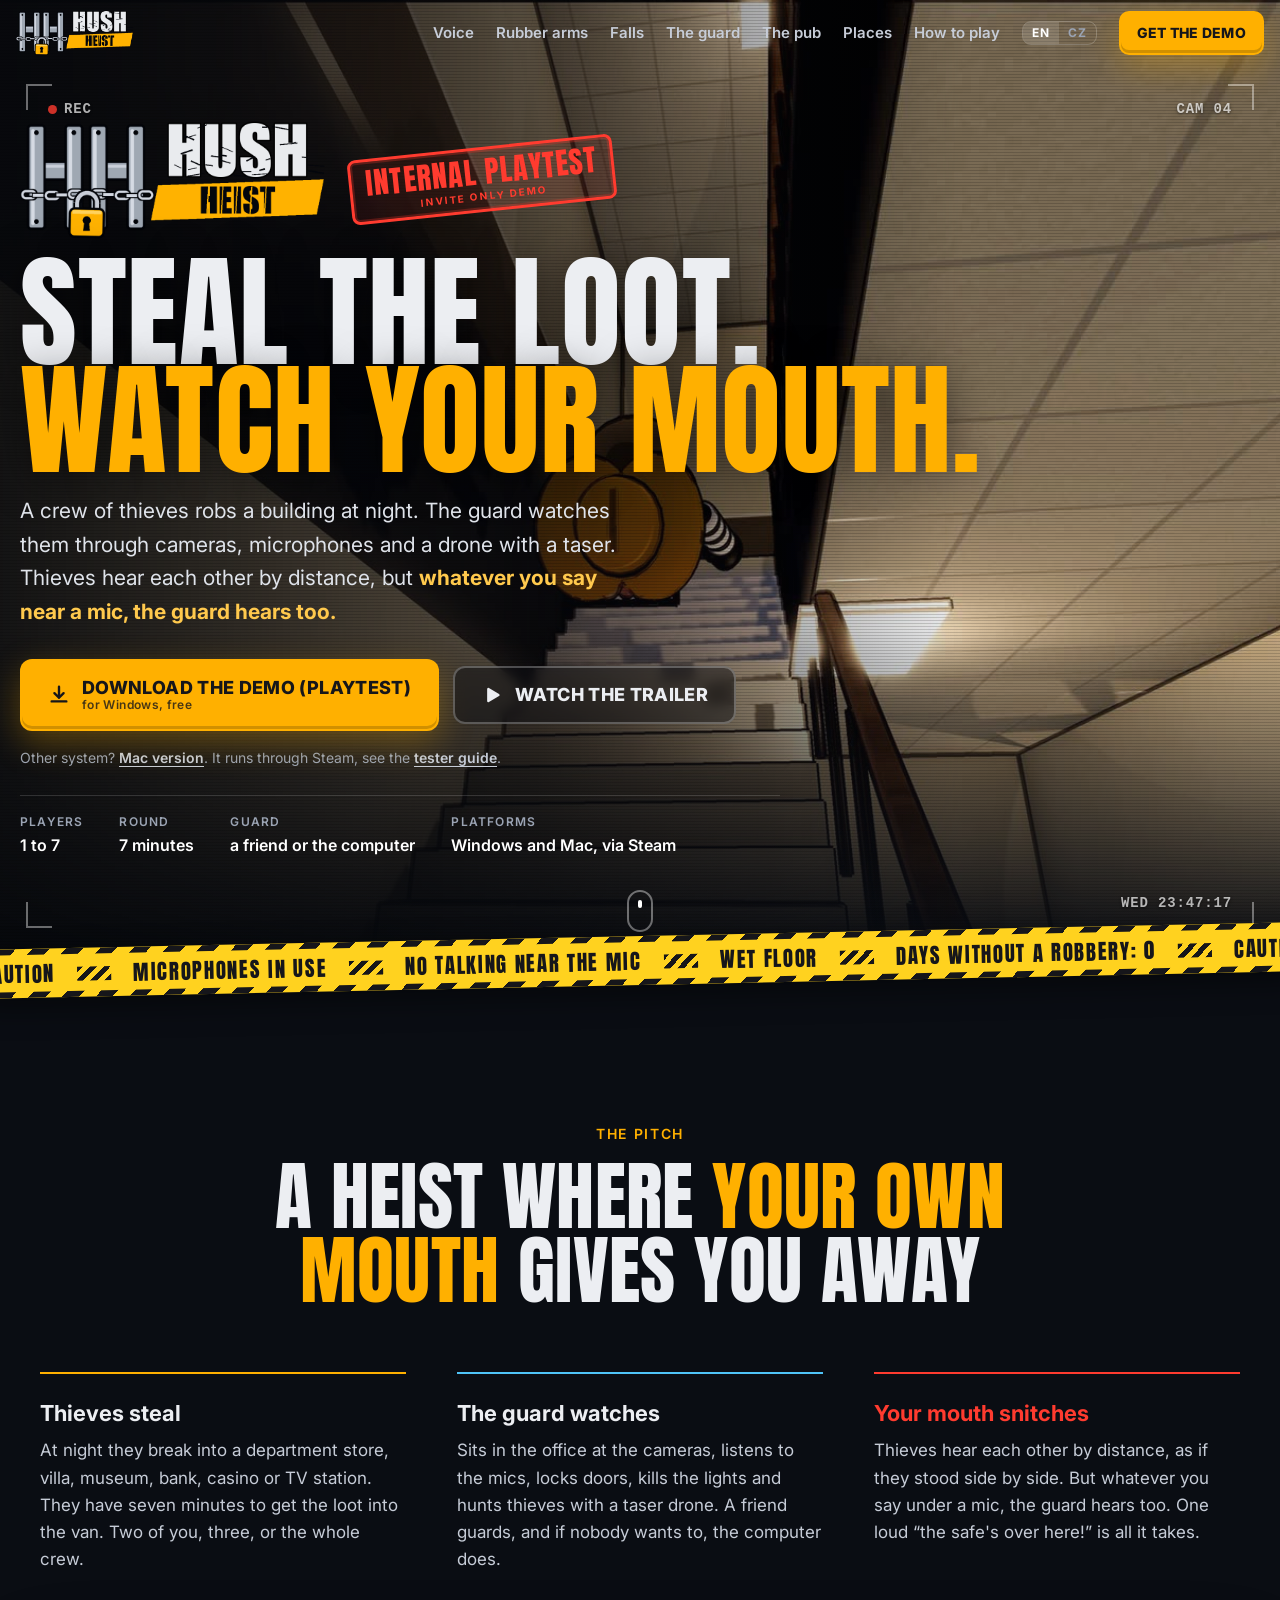
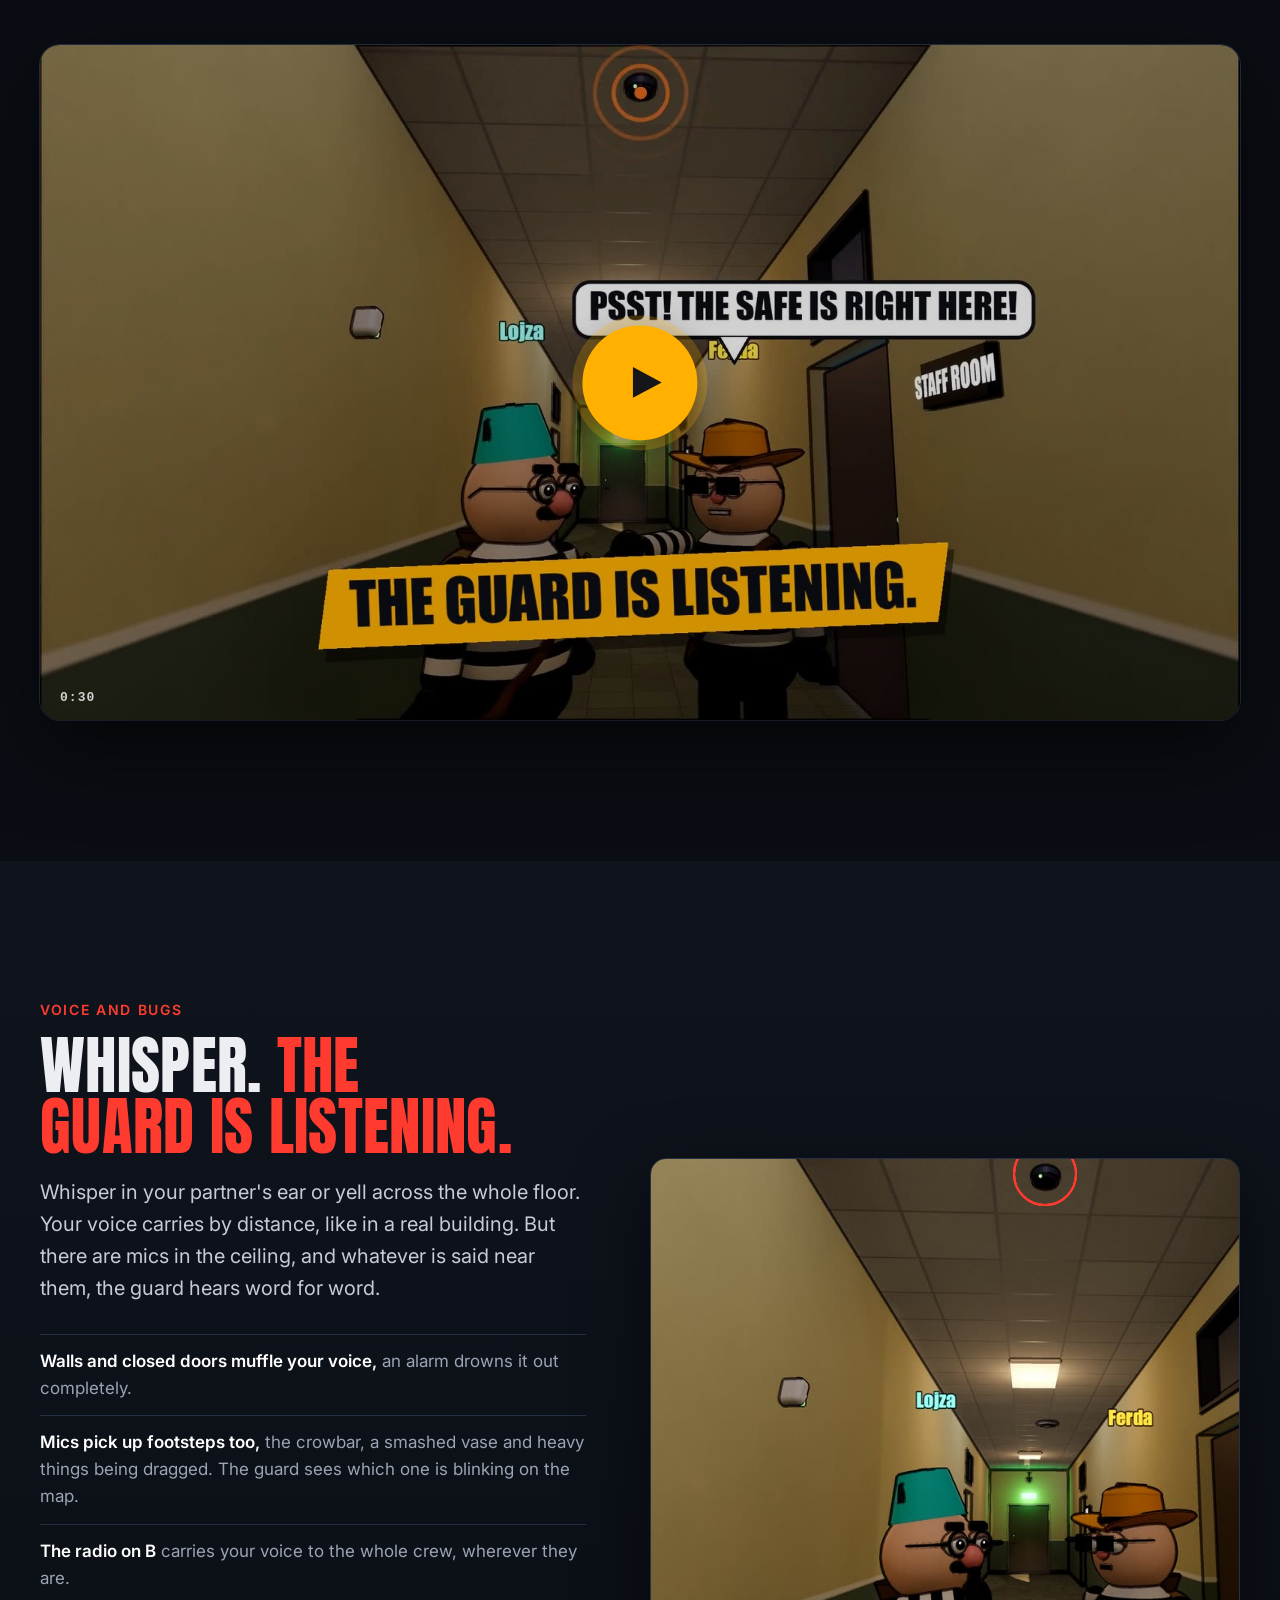
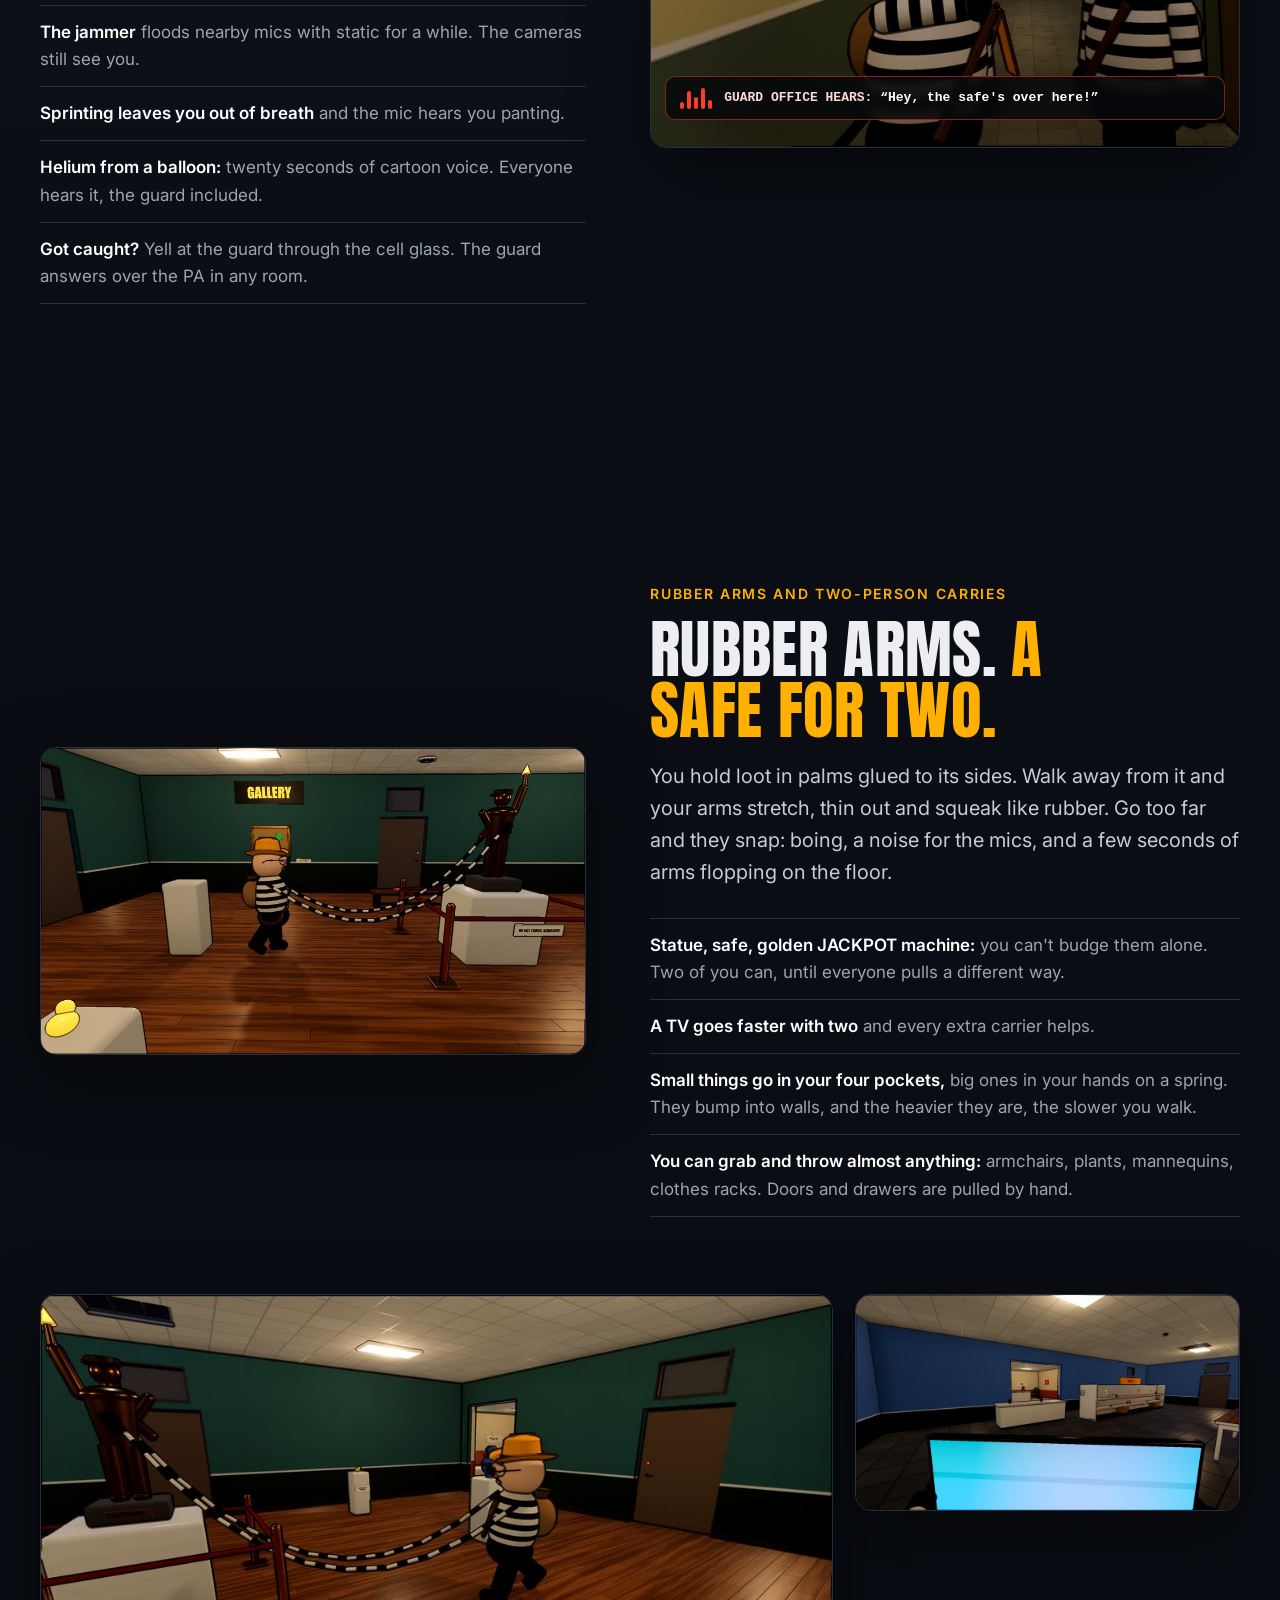
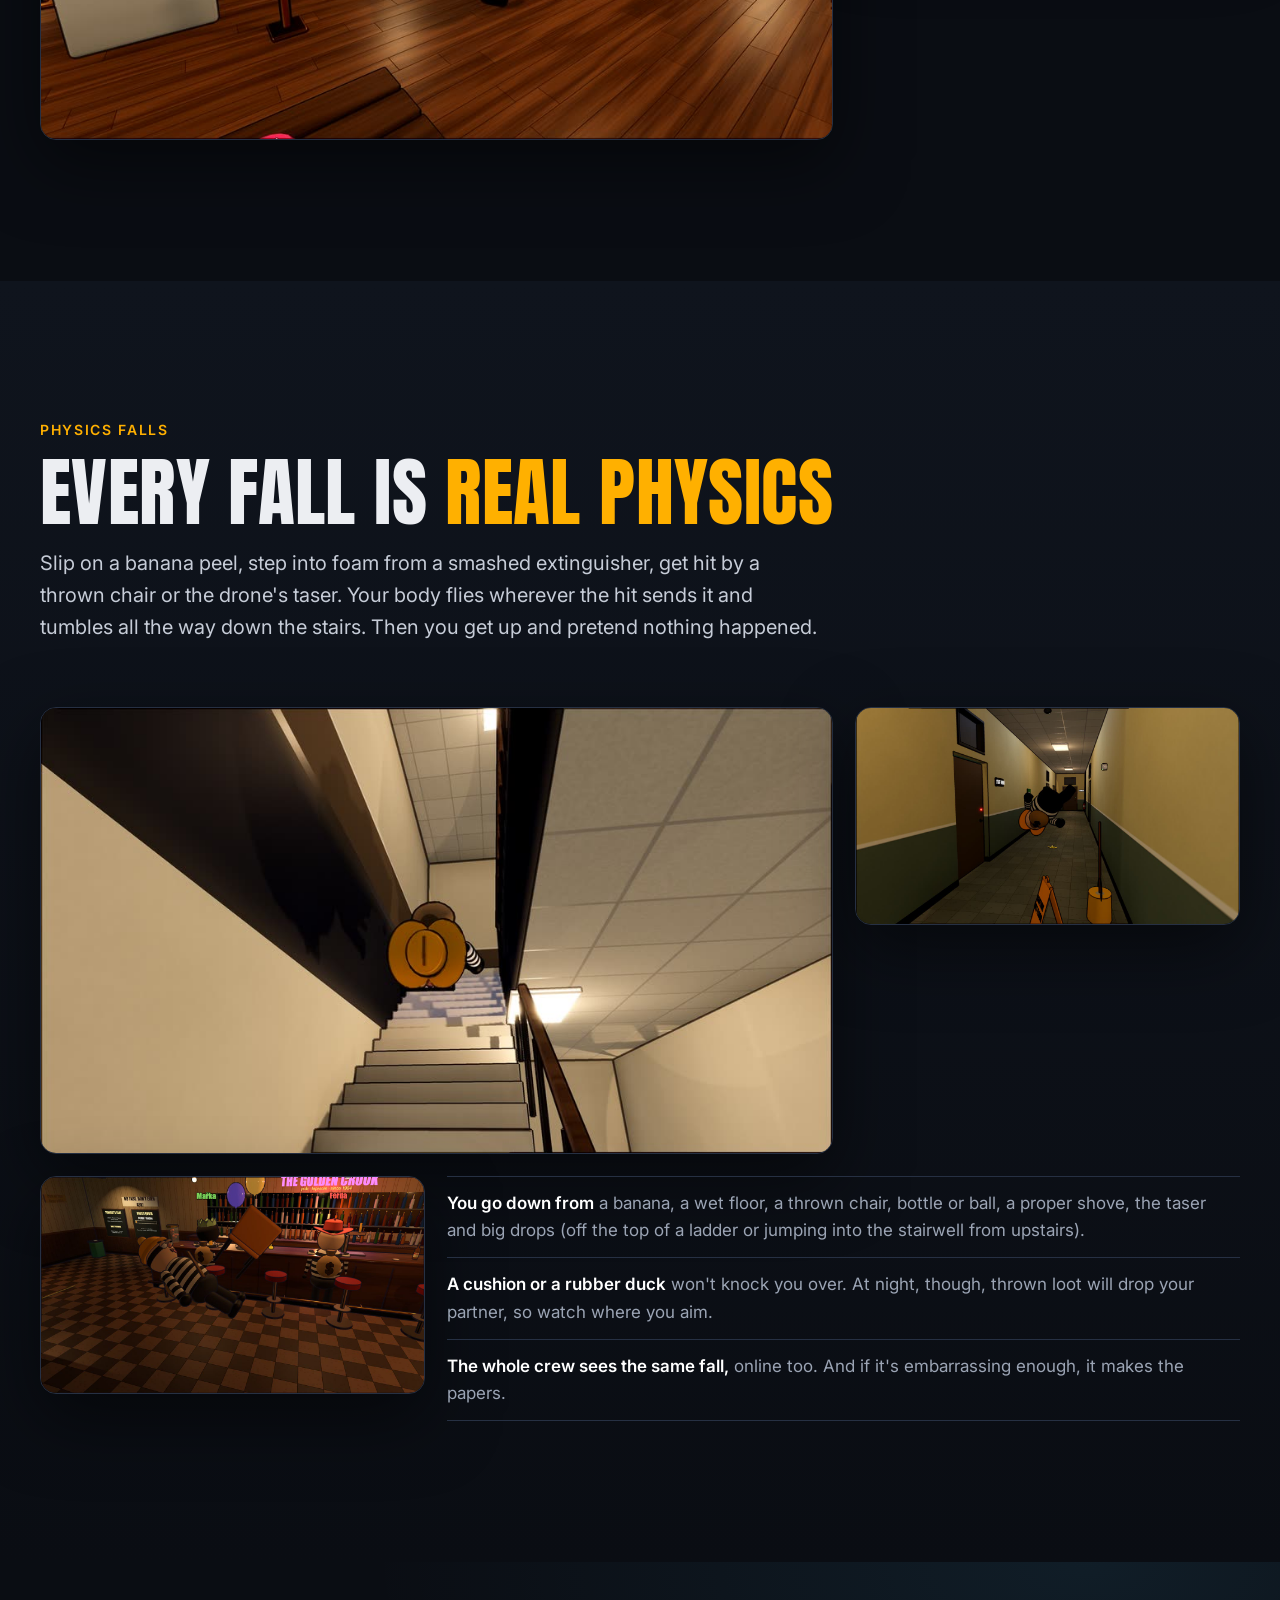
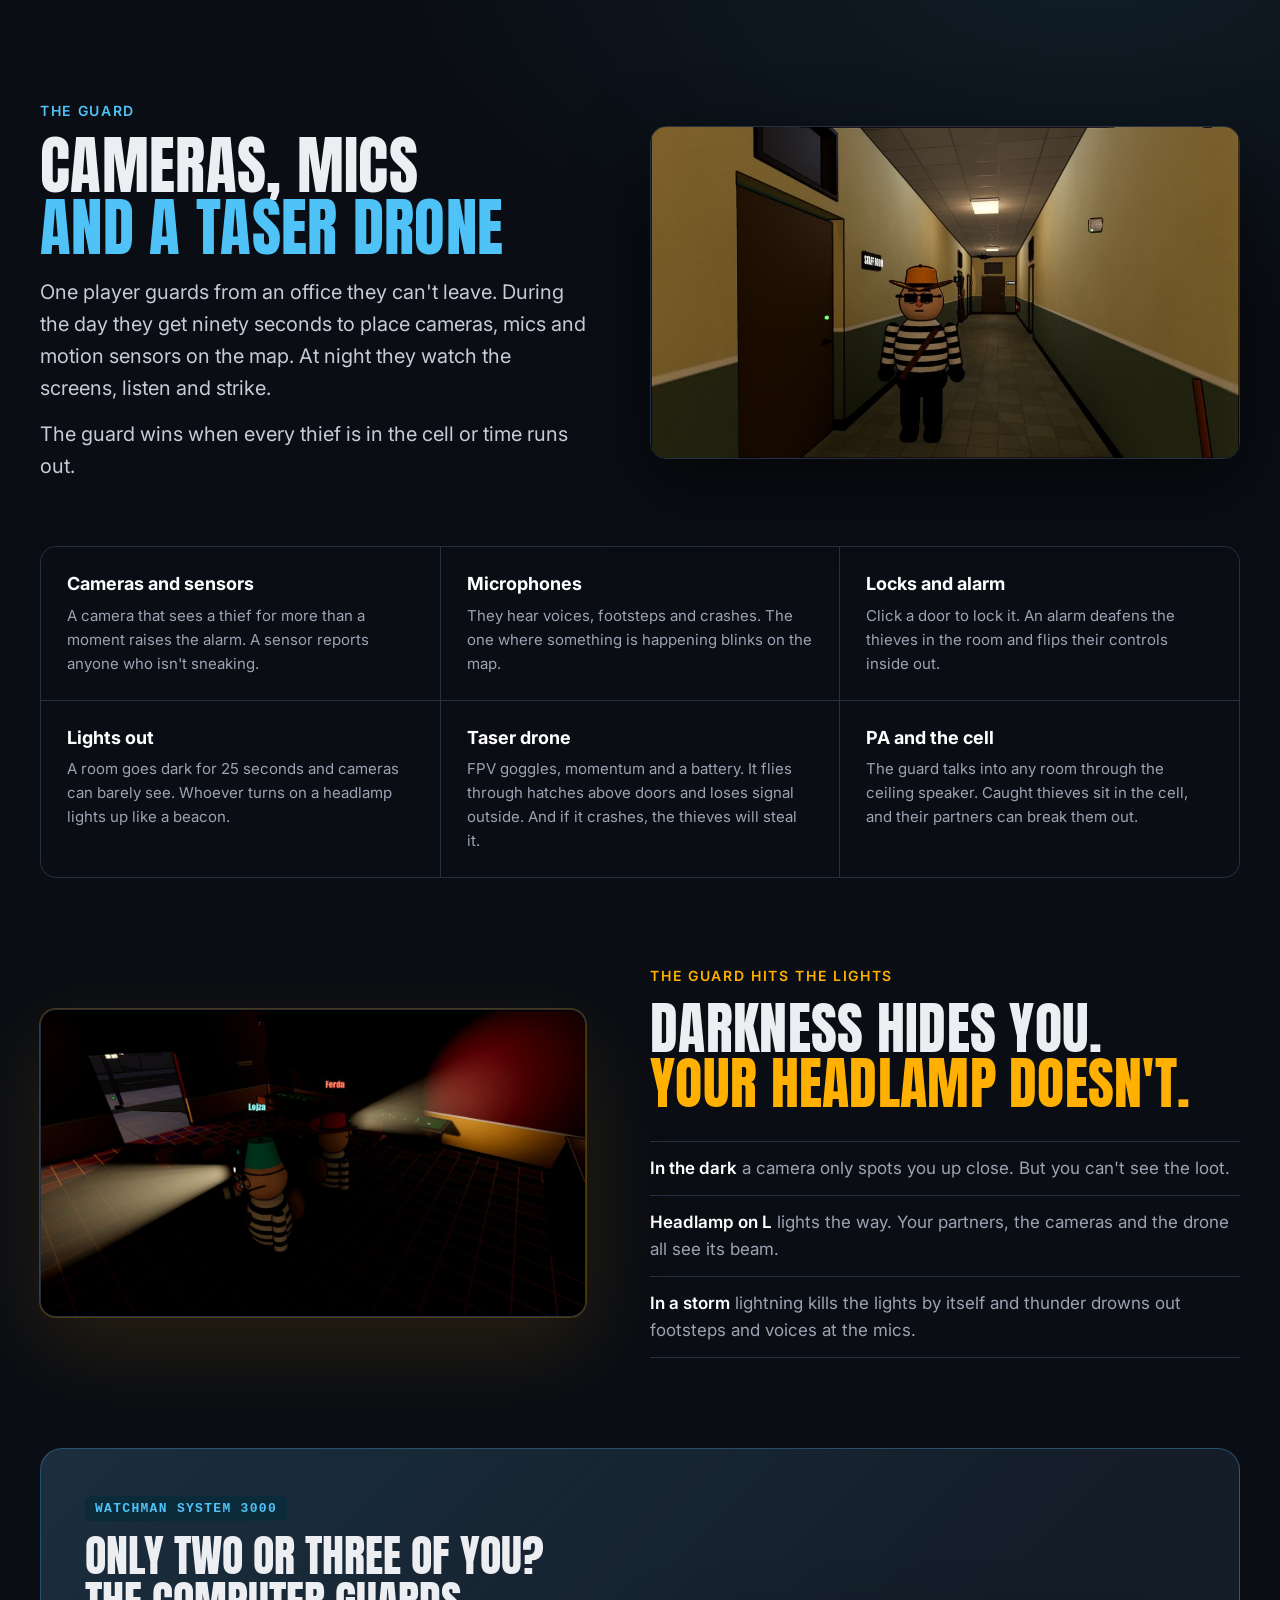
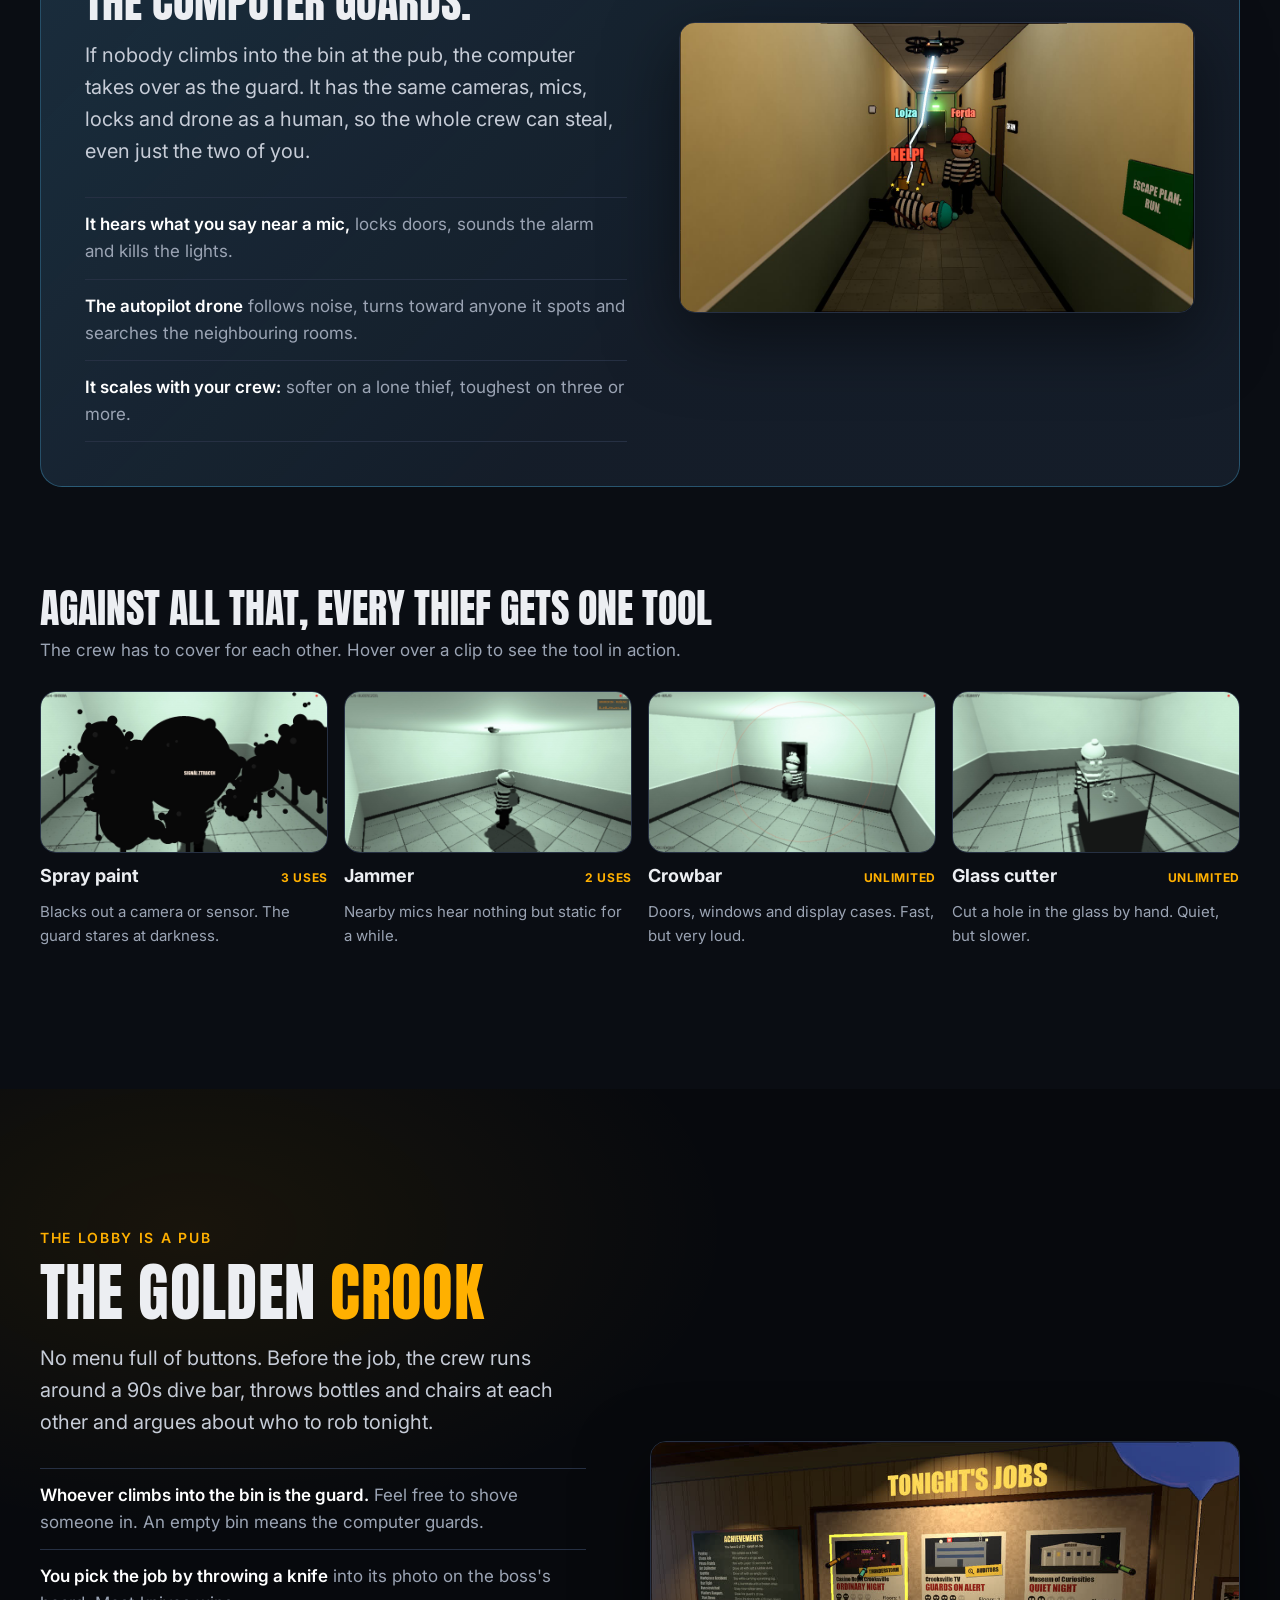
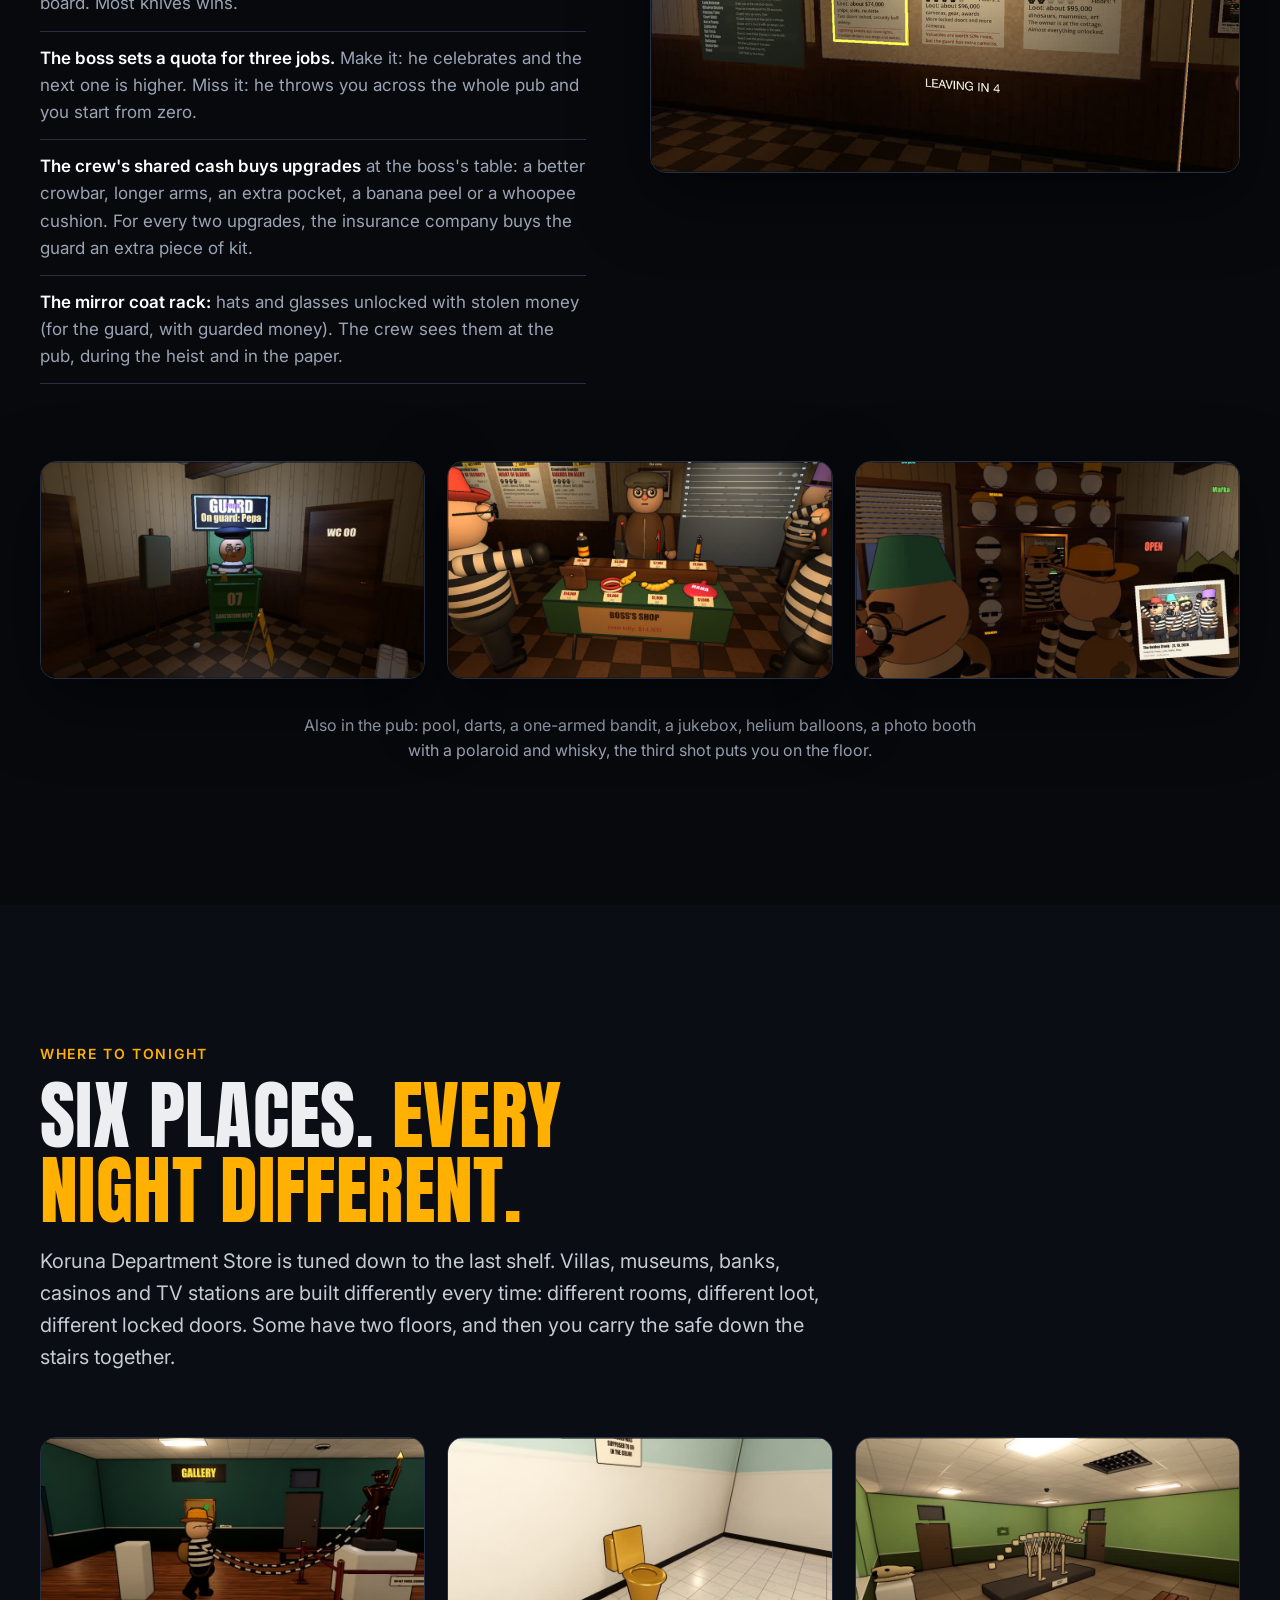
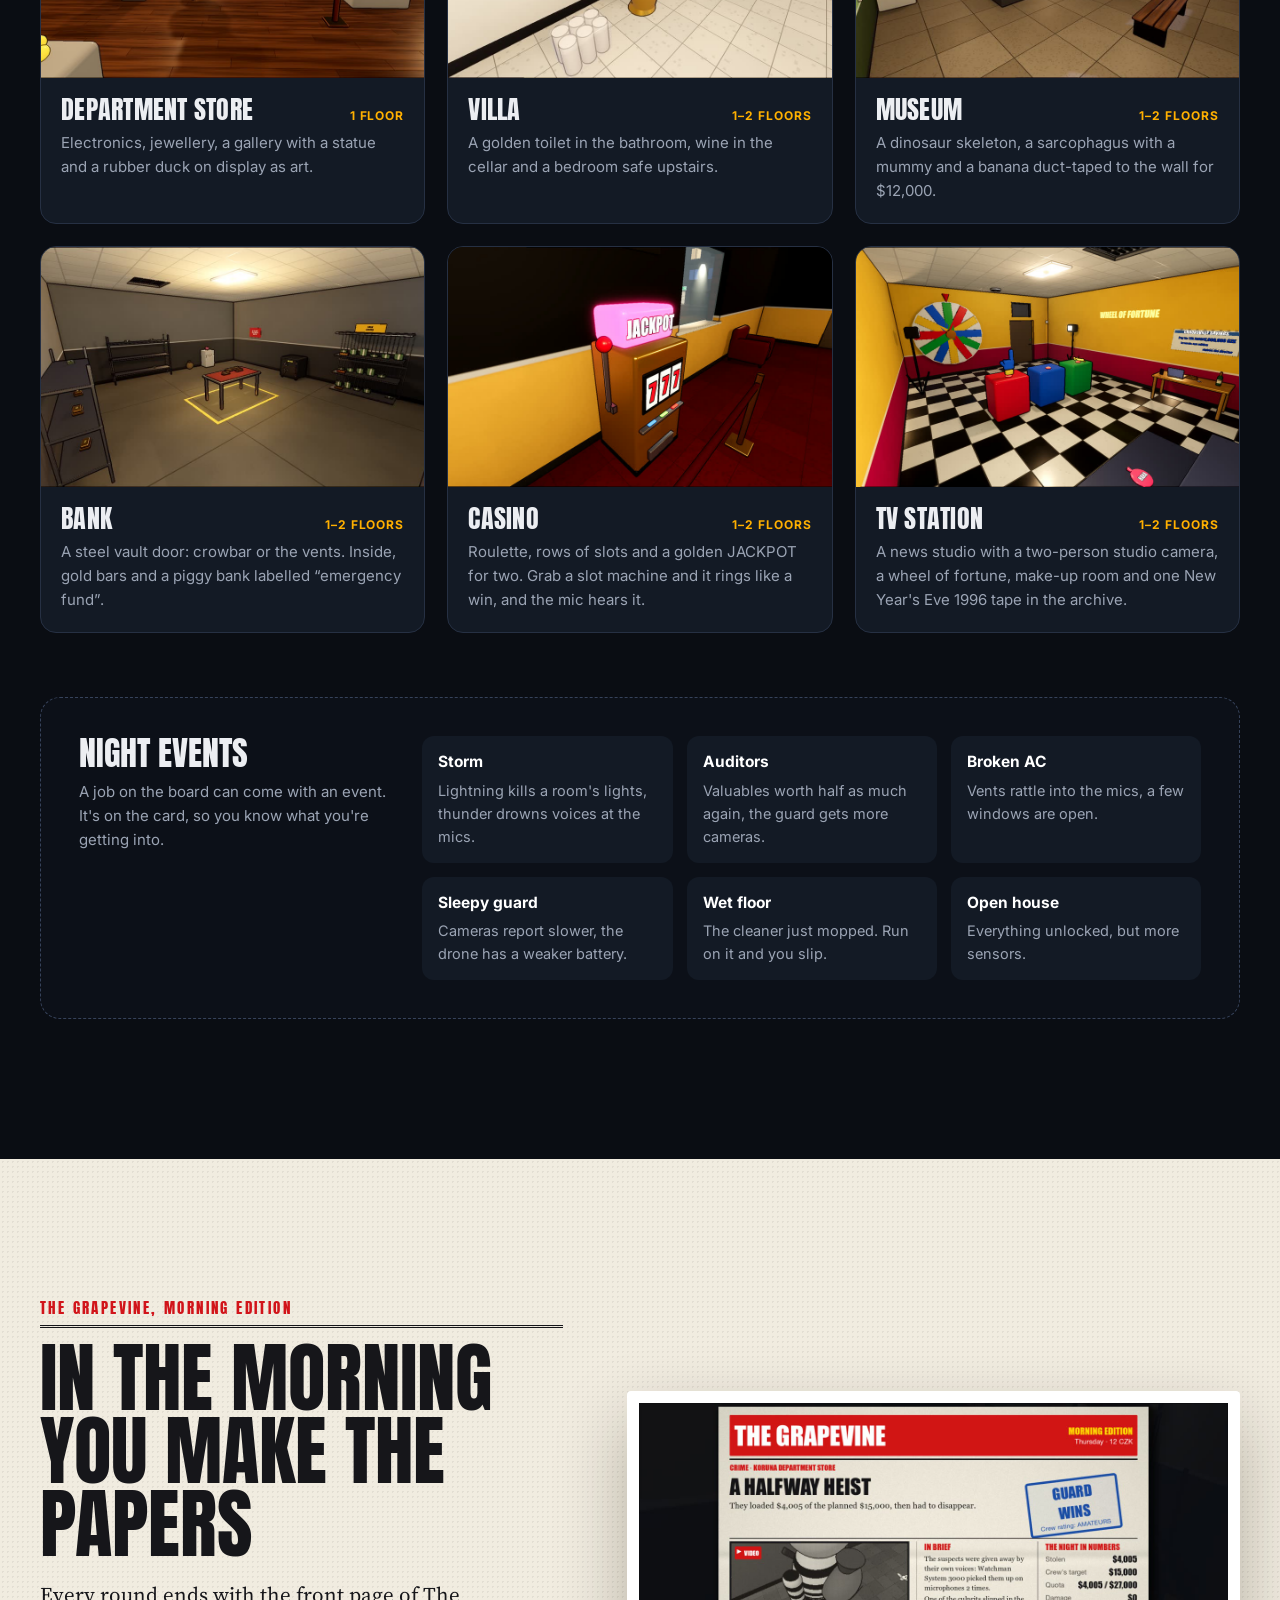
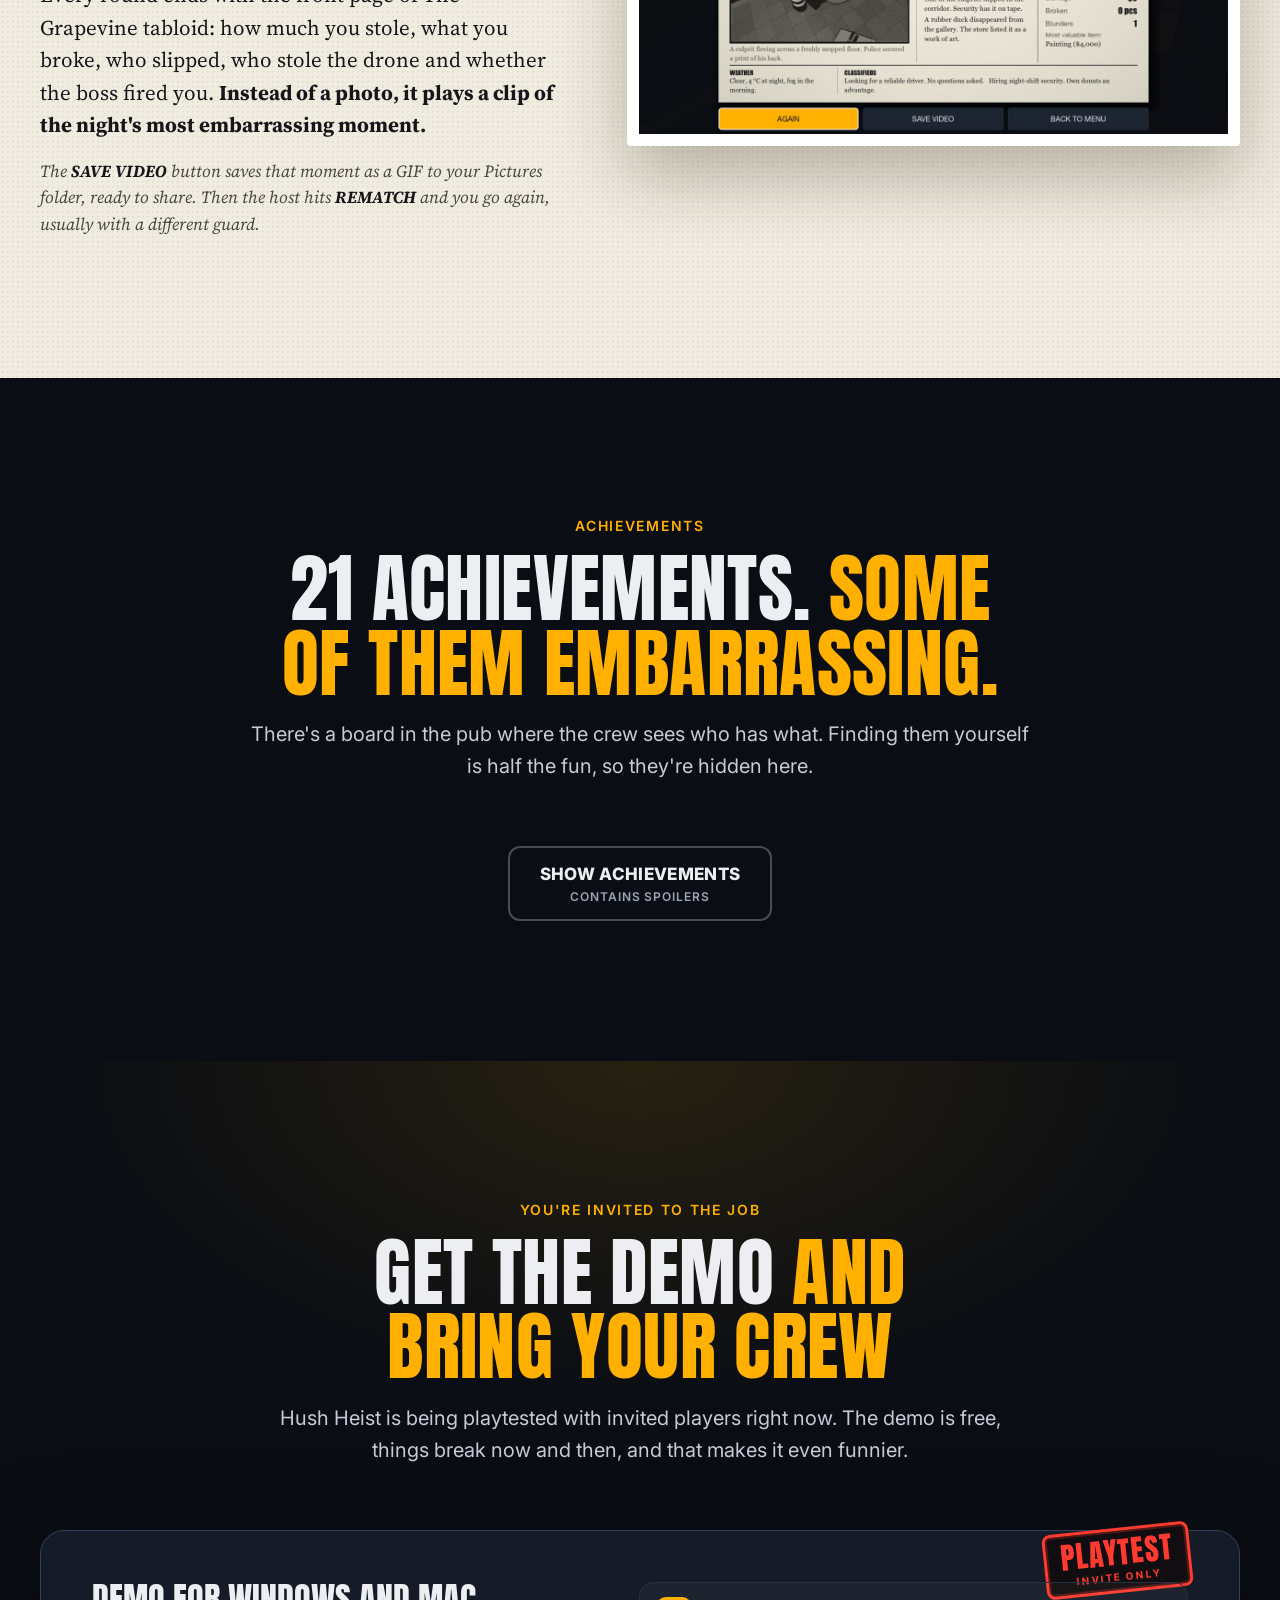
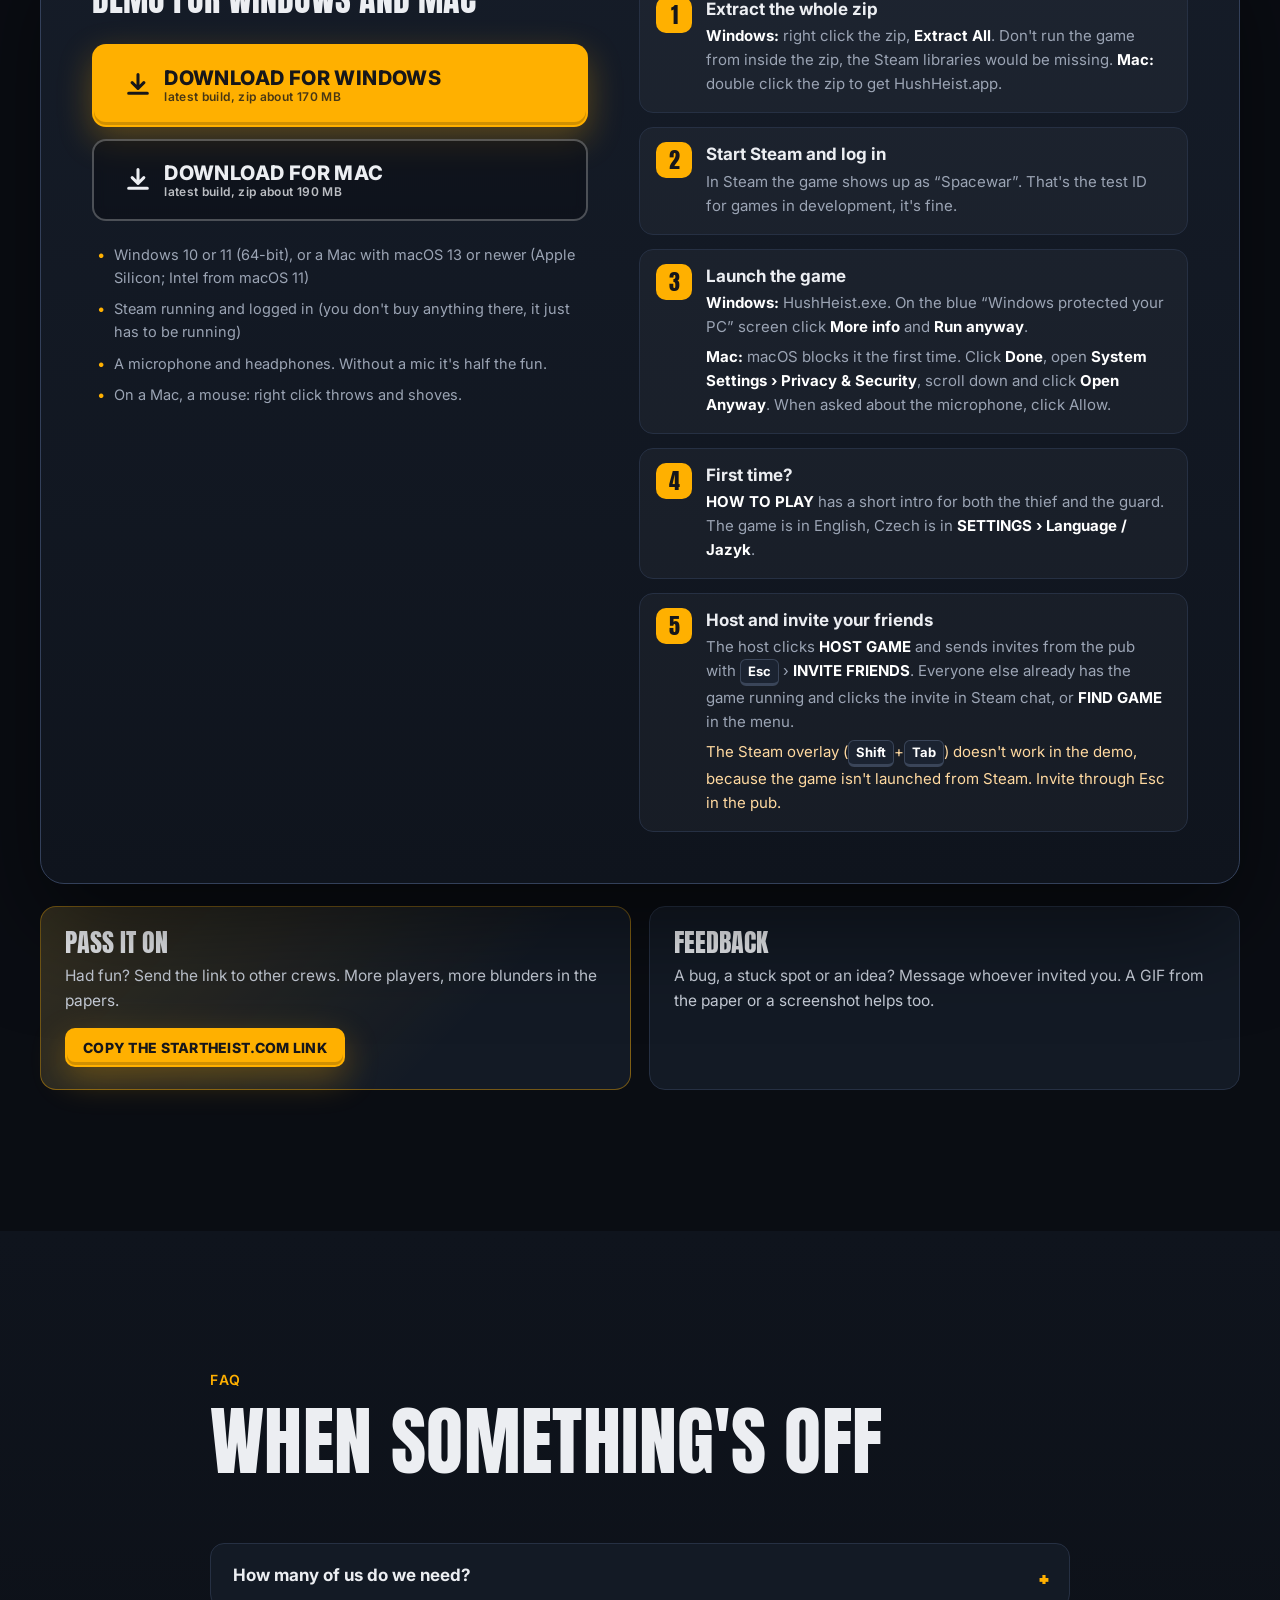
==== commit 6c18797b: "Web: během interního playtestu noindex (sdílení odkazu funguje dál) Co-Authored-By: Claude Opus 5.5 " ====
--- a/index.html
+++ b/index.html
@@ -21,6 +21,8 @@
 	</script>
 	<script src="/config.js"></script>
 	<title>Hush Heist: Ukradni lup. Hlídej si pusu.</title>
+	<!-- Interní playtest: vyhledávače stránku neindexují (sdílení odkazu funguje). Při přepnutí na coming soon smazat a vrátit Sitemap do robots.txt. -->
+	<meta name="robots" content="noindex">
 	<meta name="description" content="Kooperativní hra o vloupání pro 1–7 hráčů s hlasem podle vzdálenosti. Zloději v noci vykrádají budovu, ochranka je hlídá kamerami, mikrofony a dronem. Co řekneš u mikrofonu, slyší i ona. Interní playtest: demo pro Windows a Mac.">
 	<meta name="theme-color" content="#0a0d13">
 	<link rel="icon" href="/assets/img/icon.svg" type="image/svg+xml">
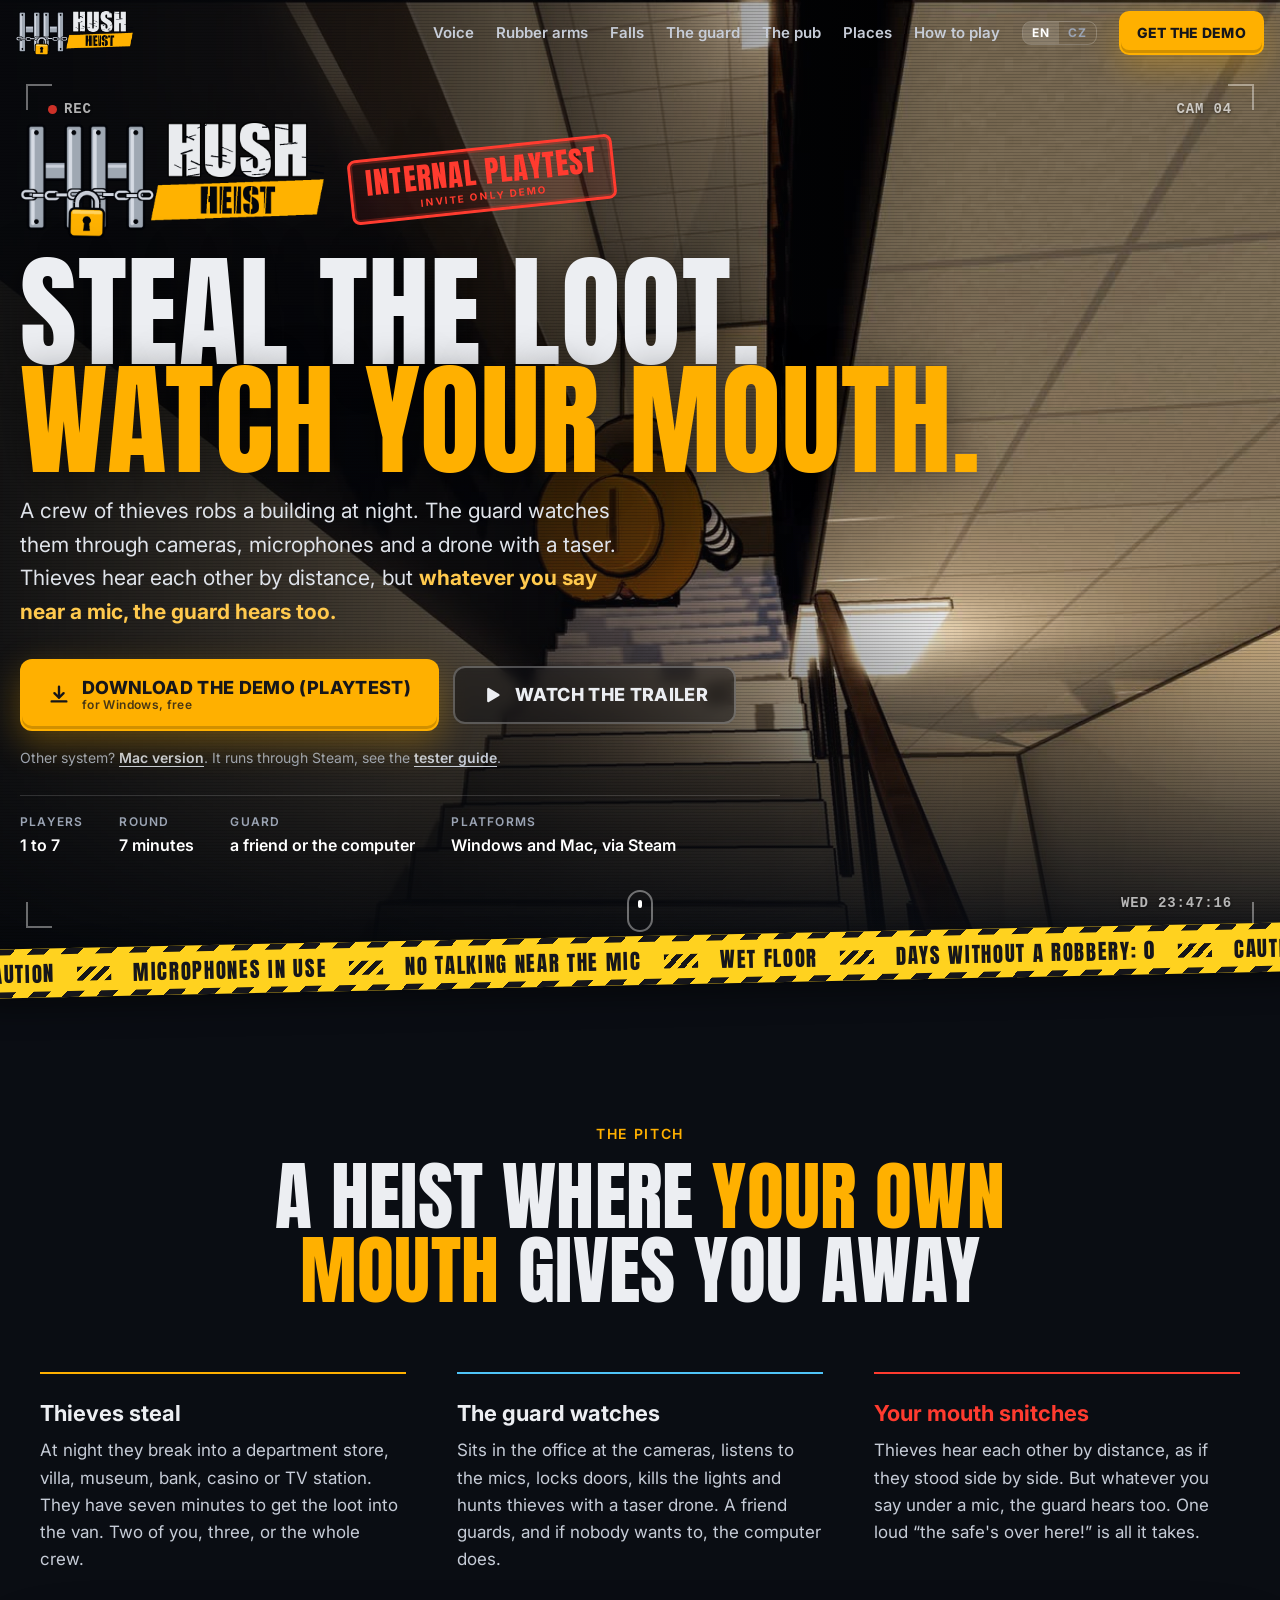
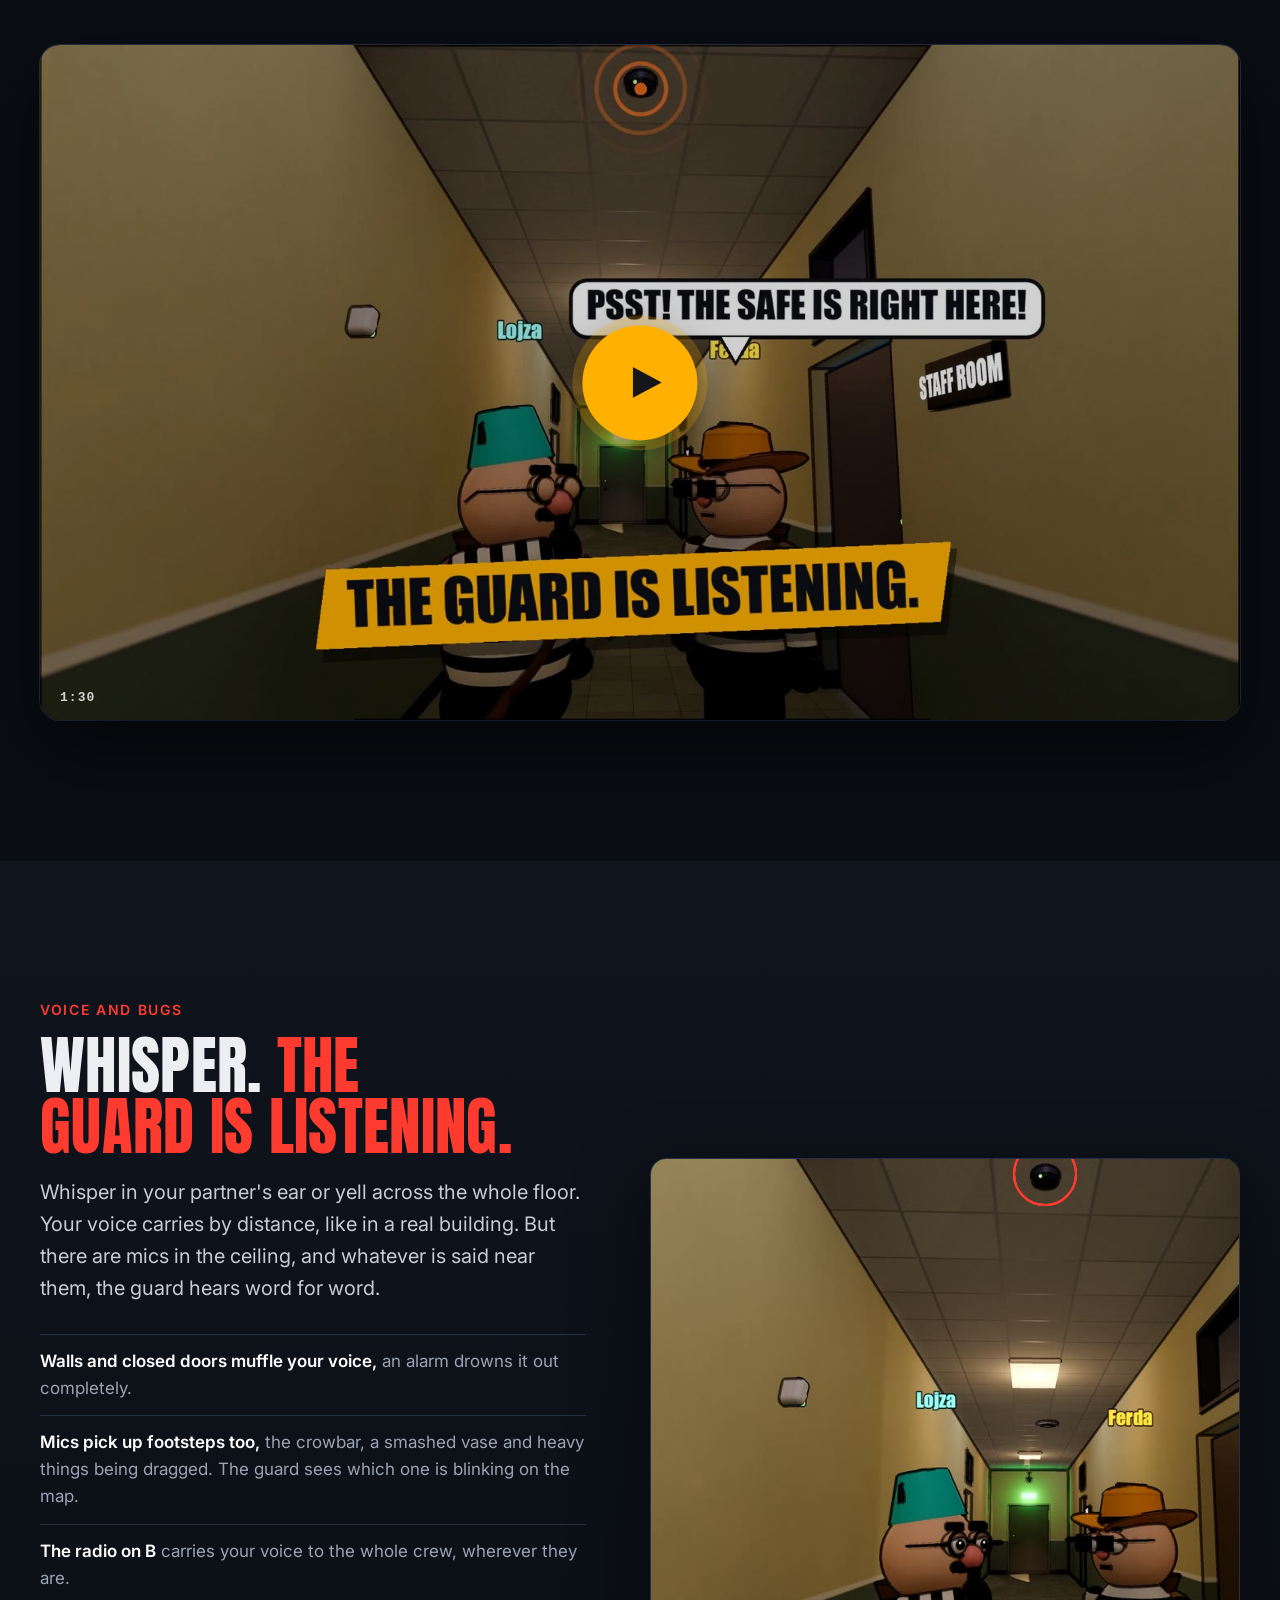
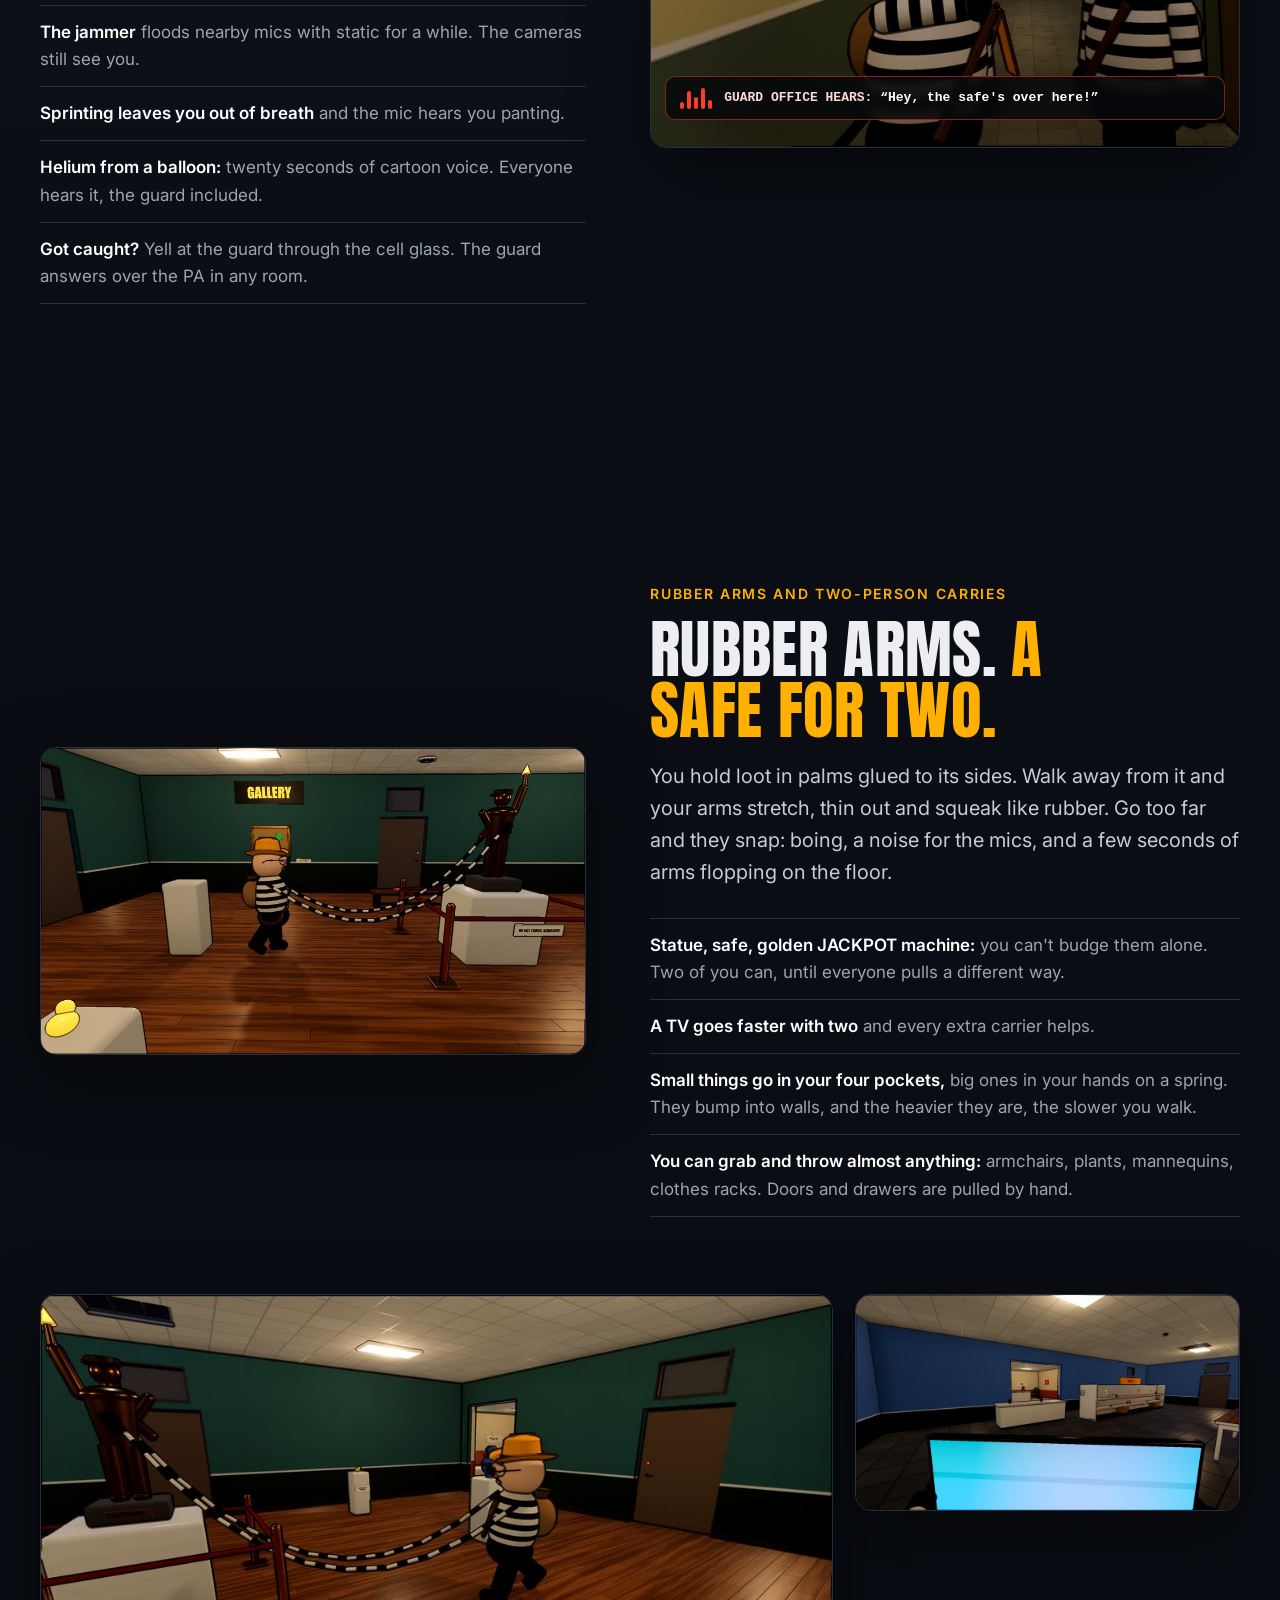
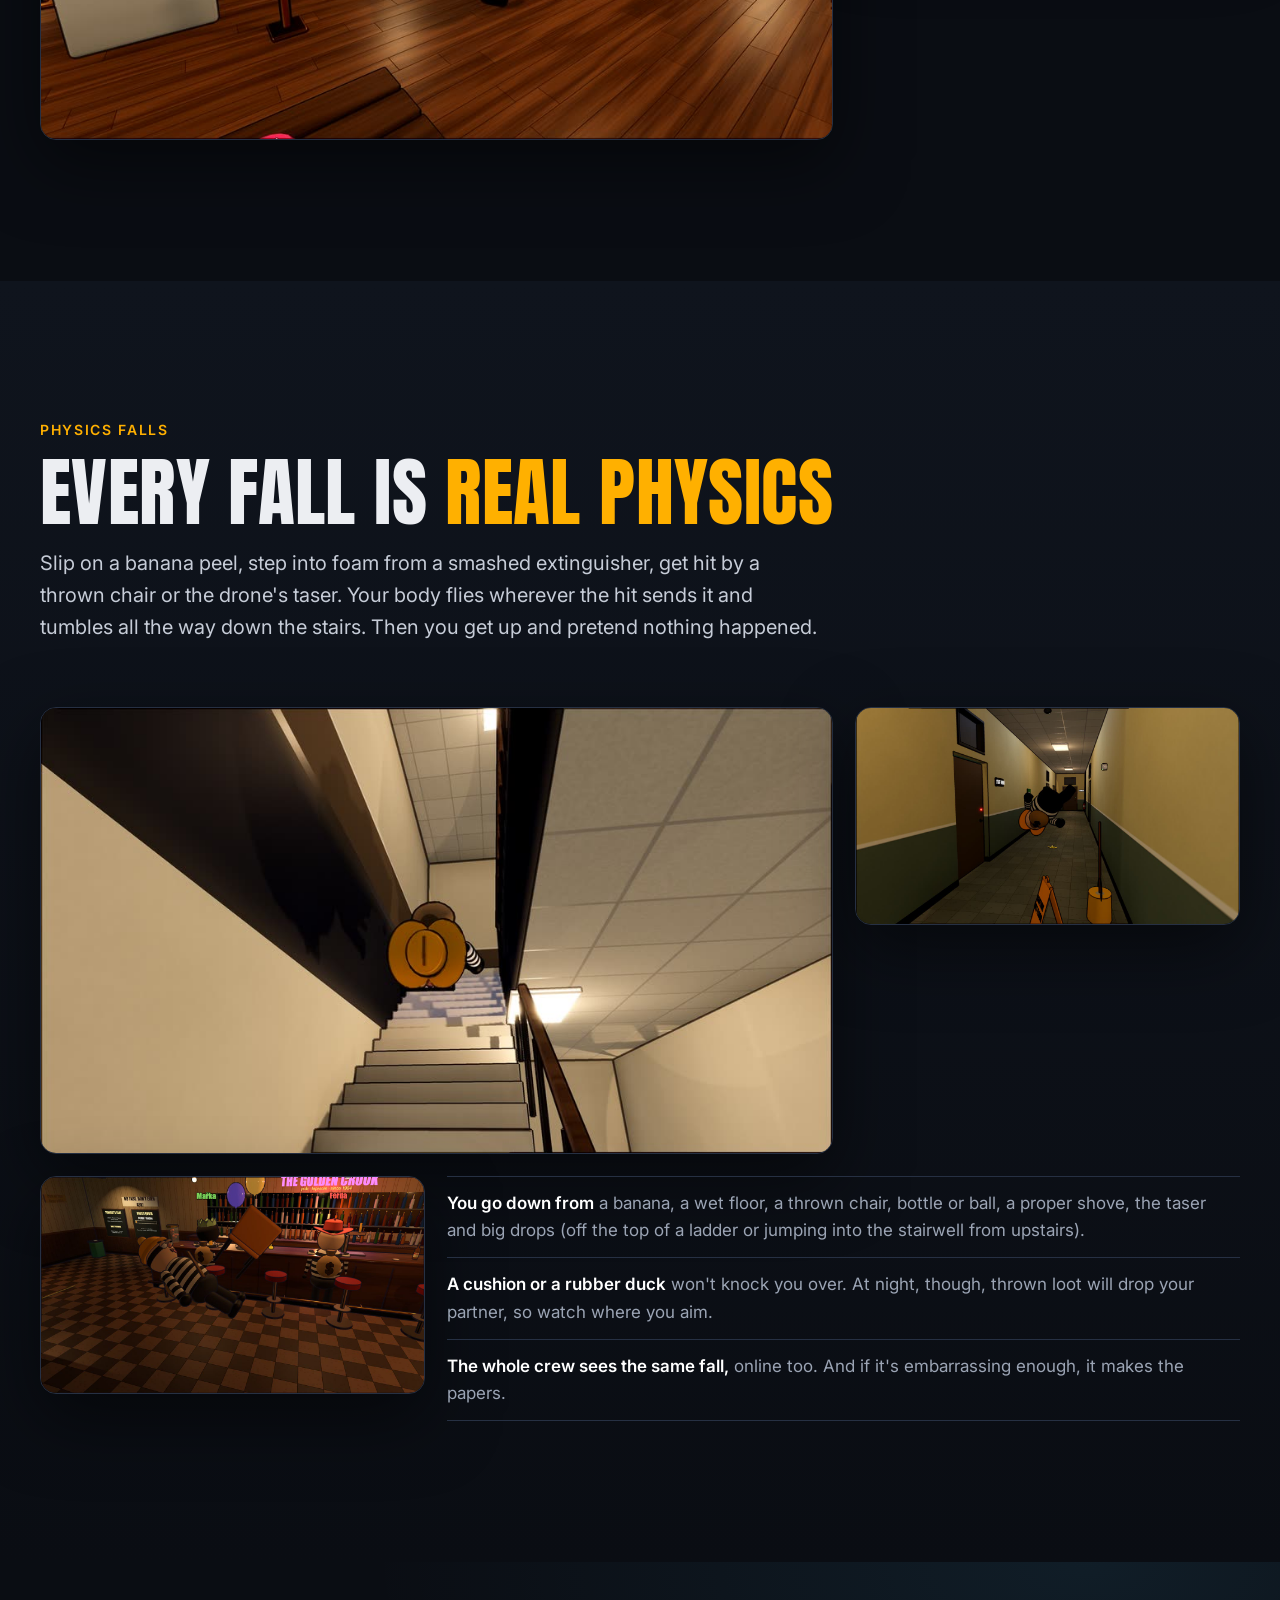
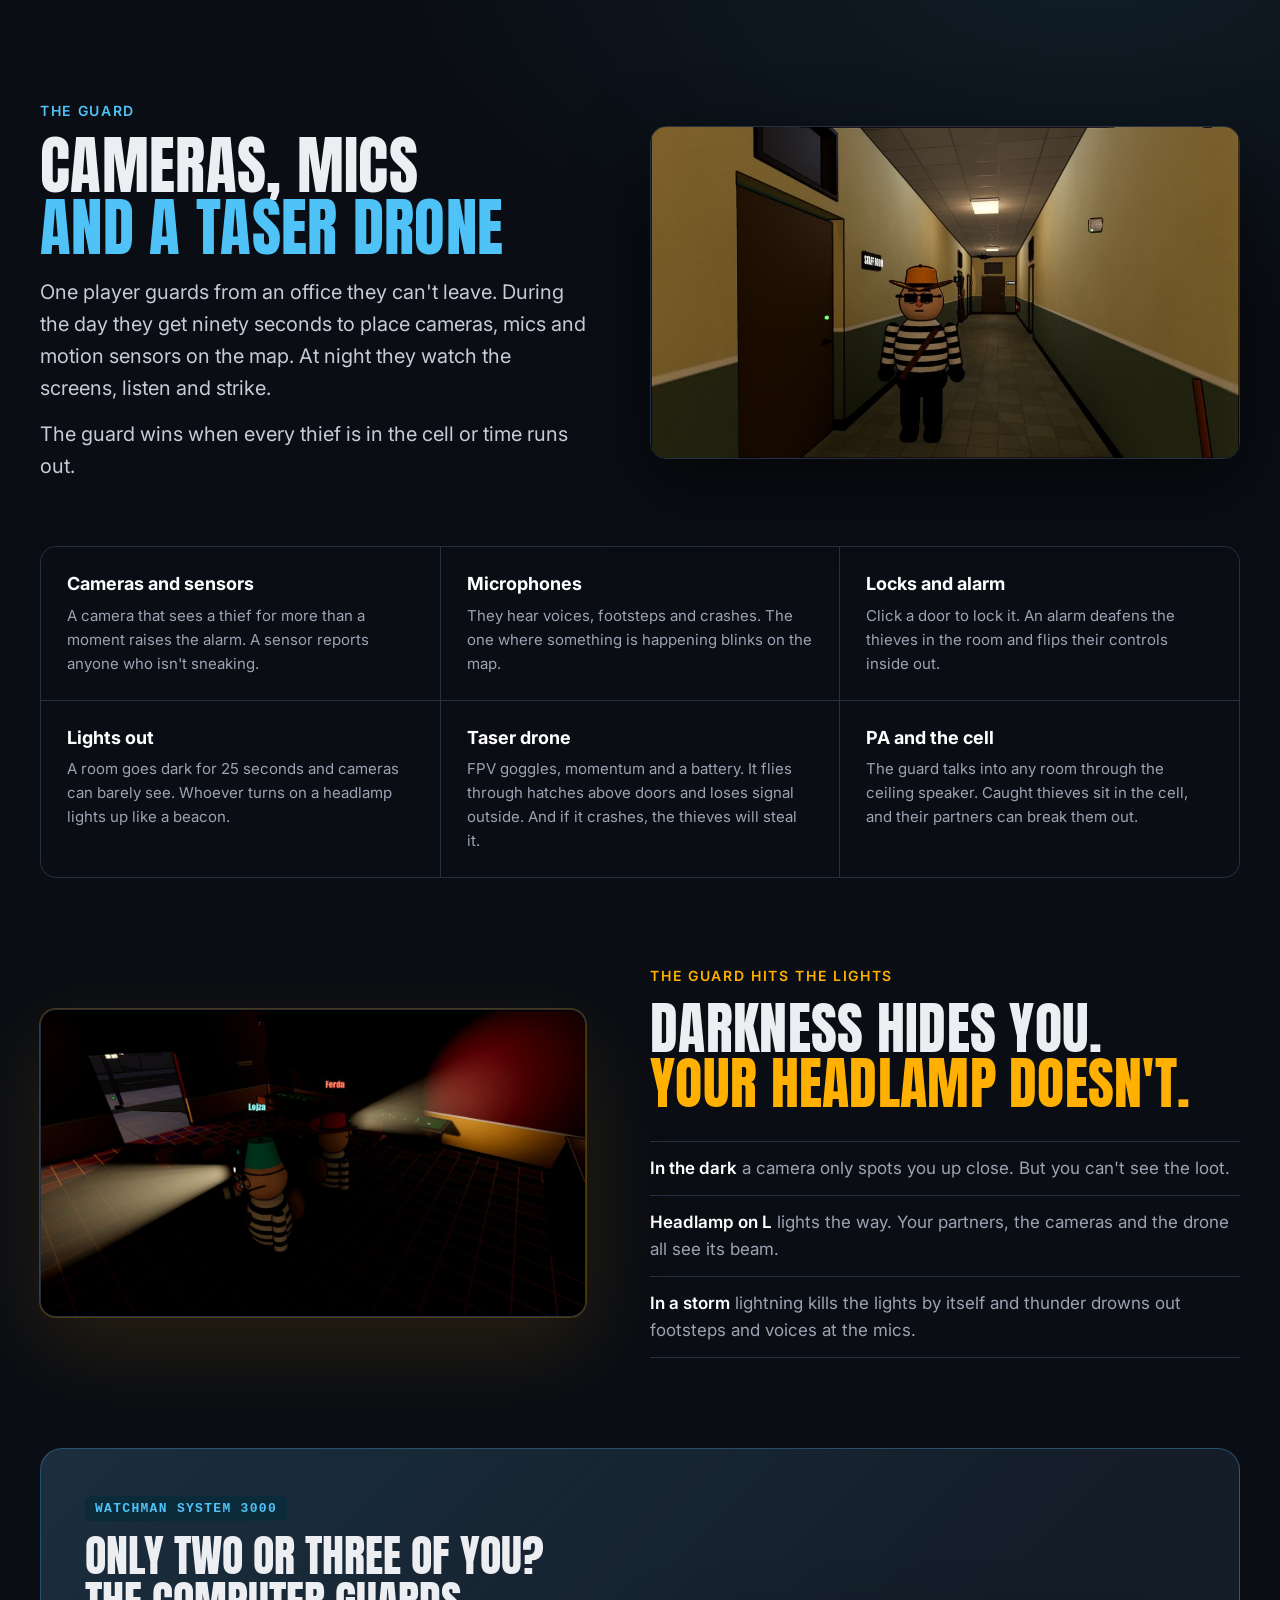
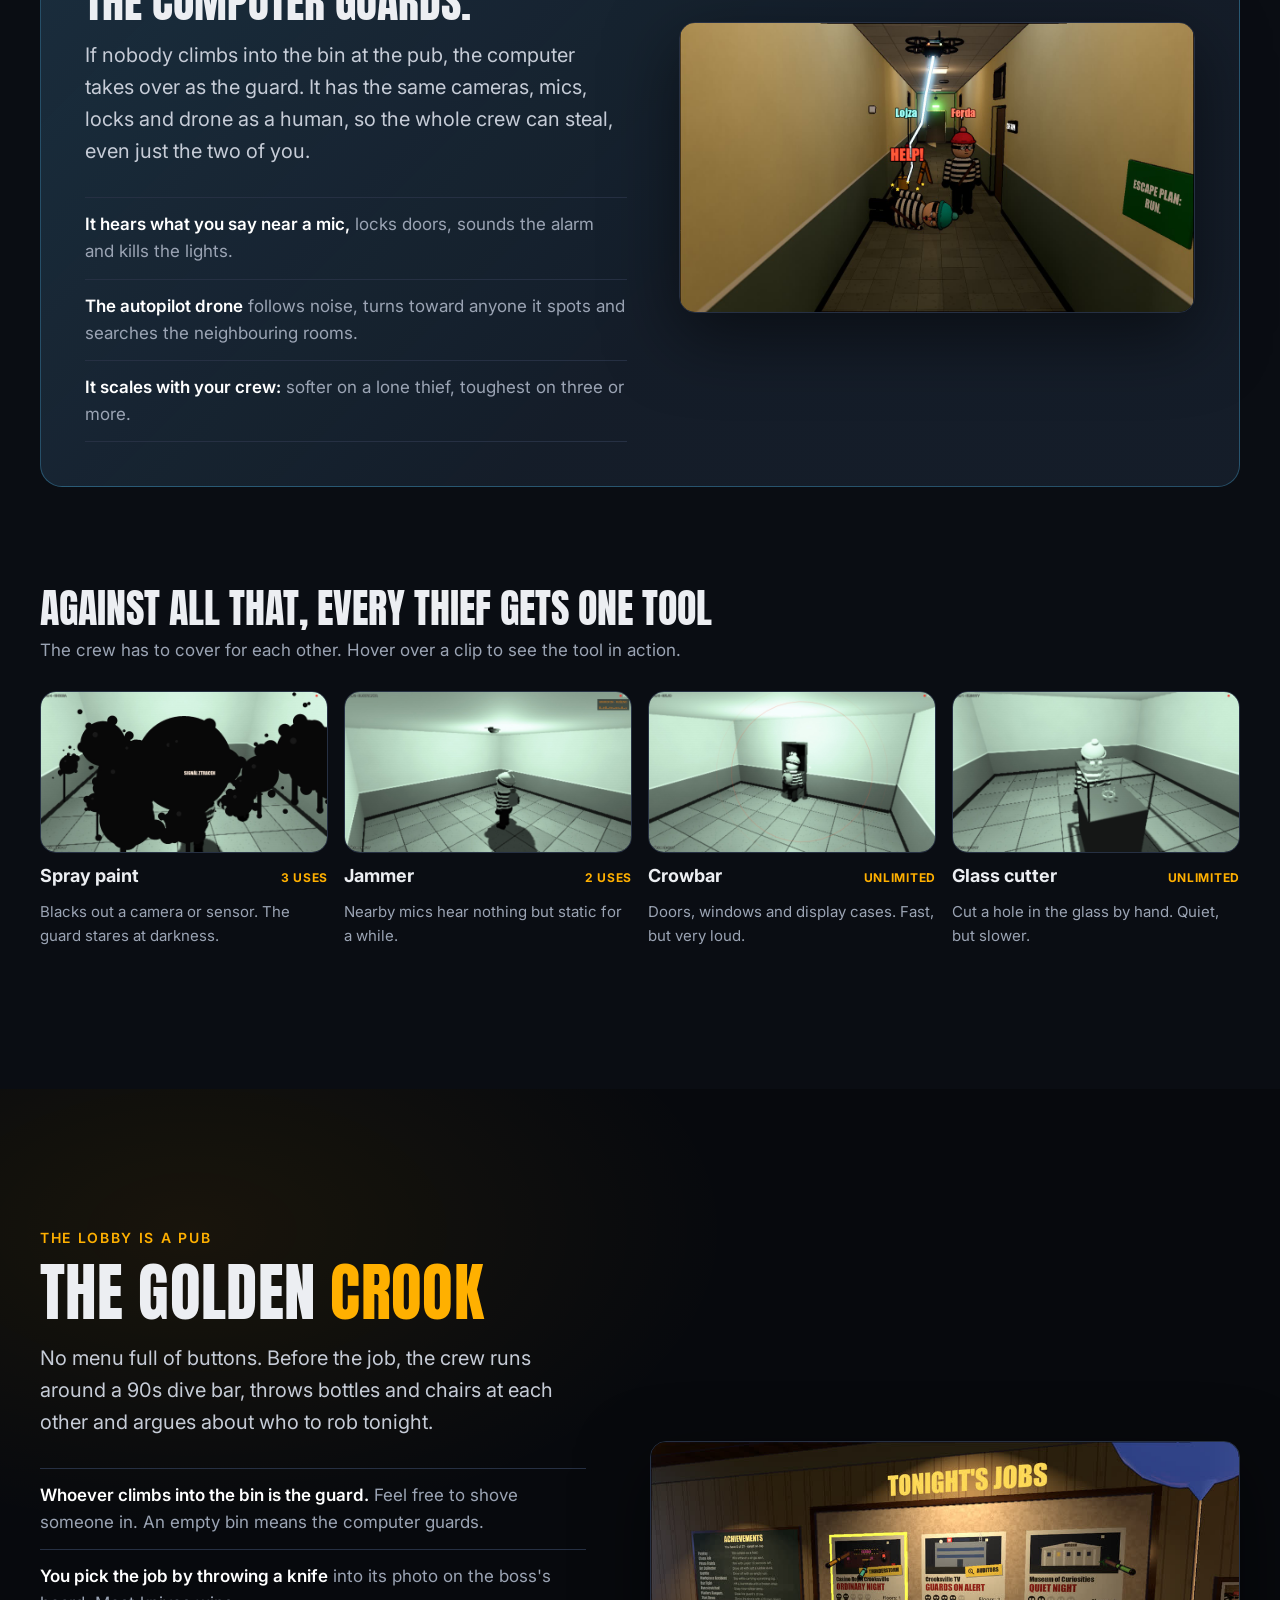
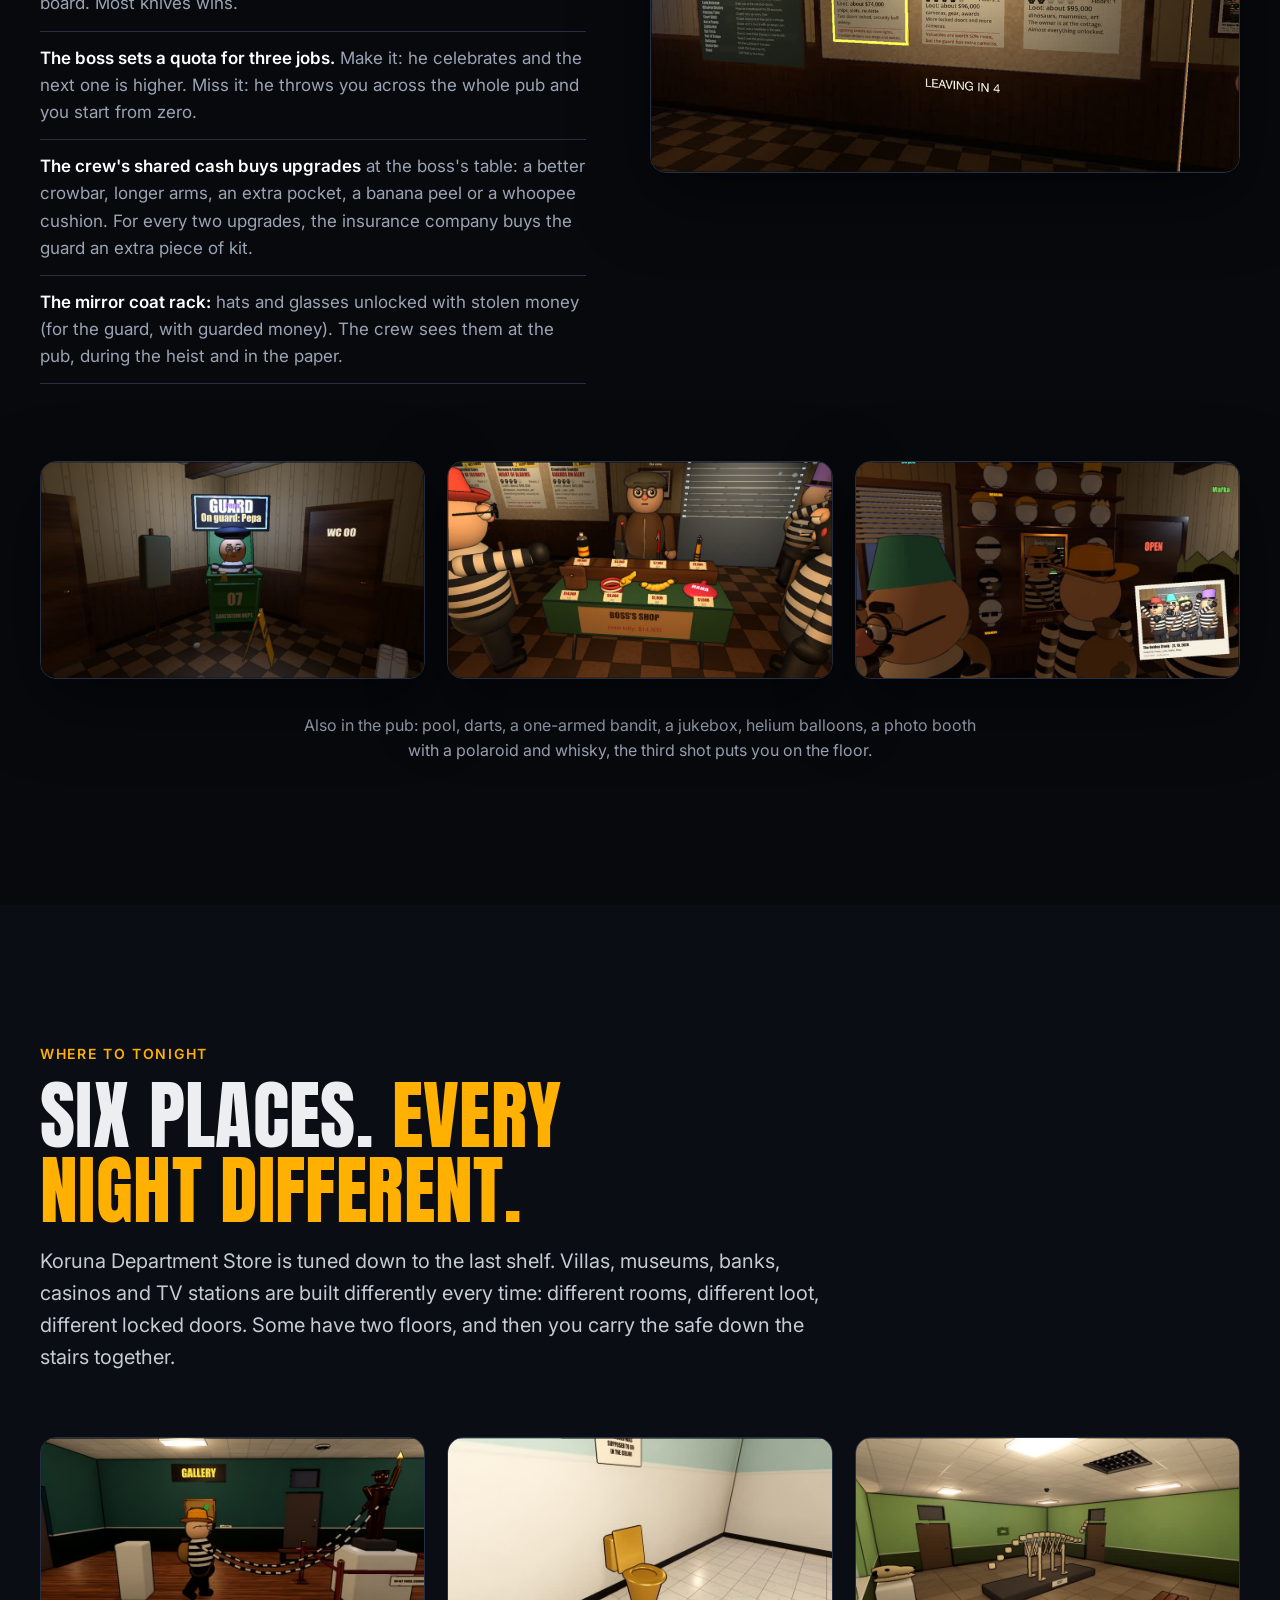
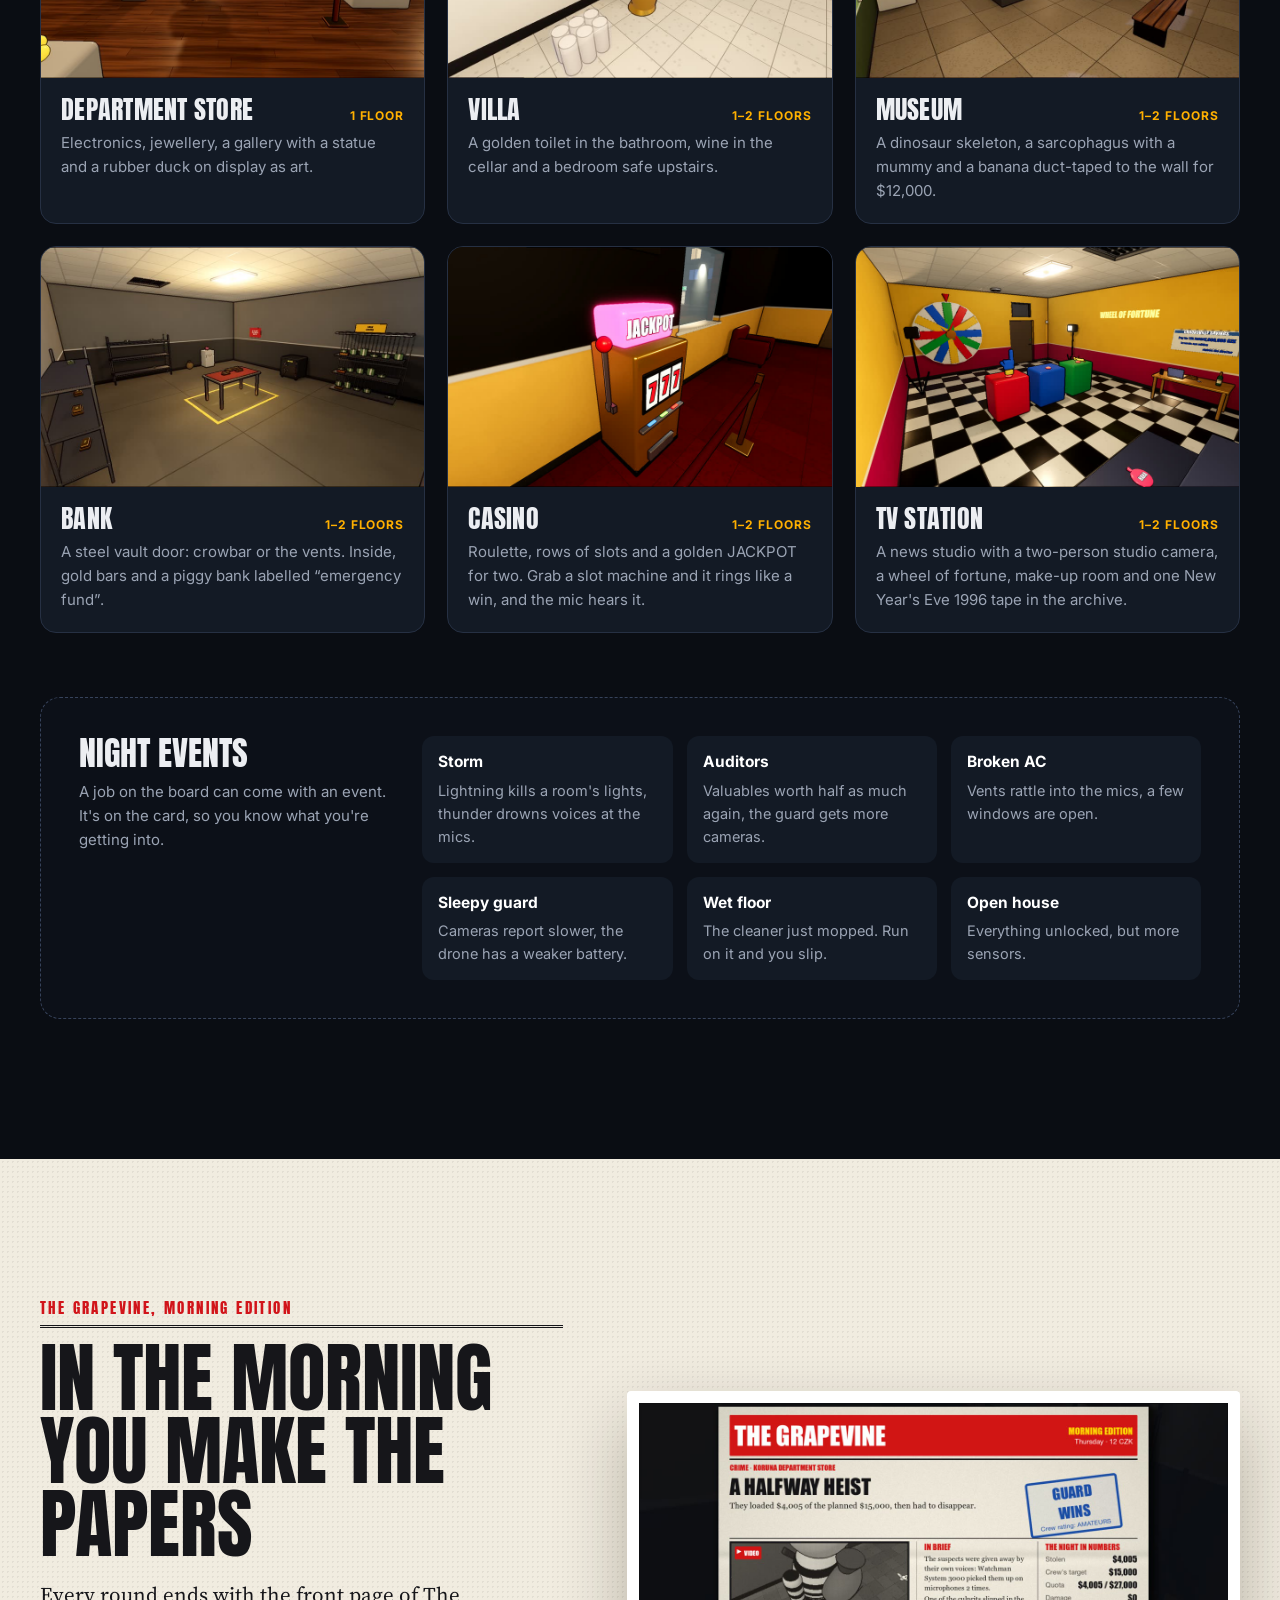
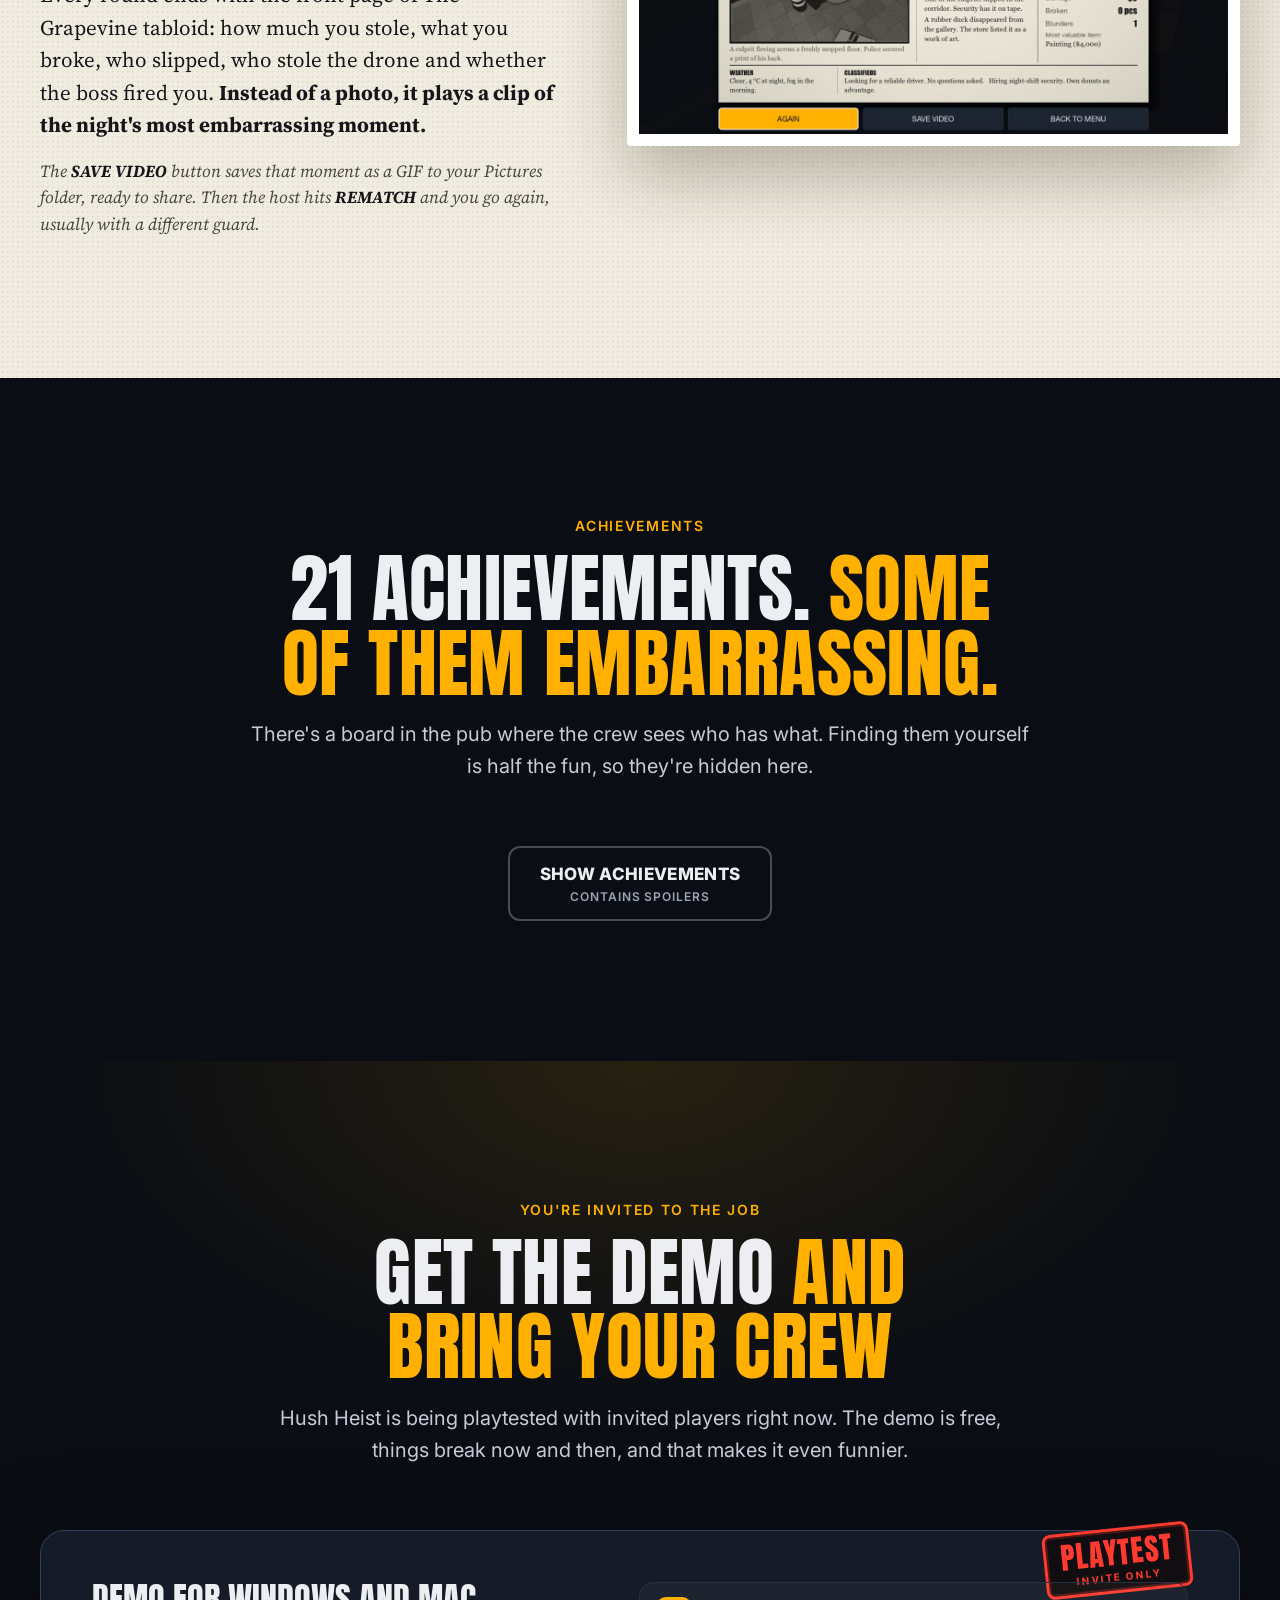
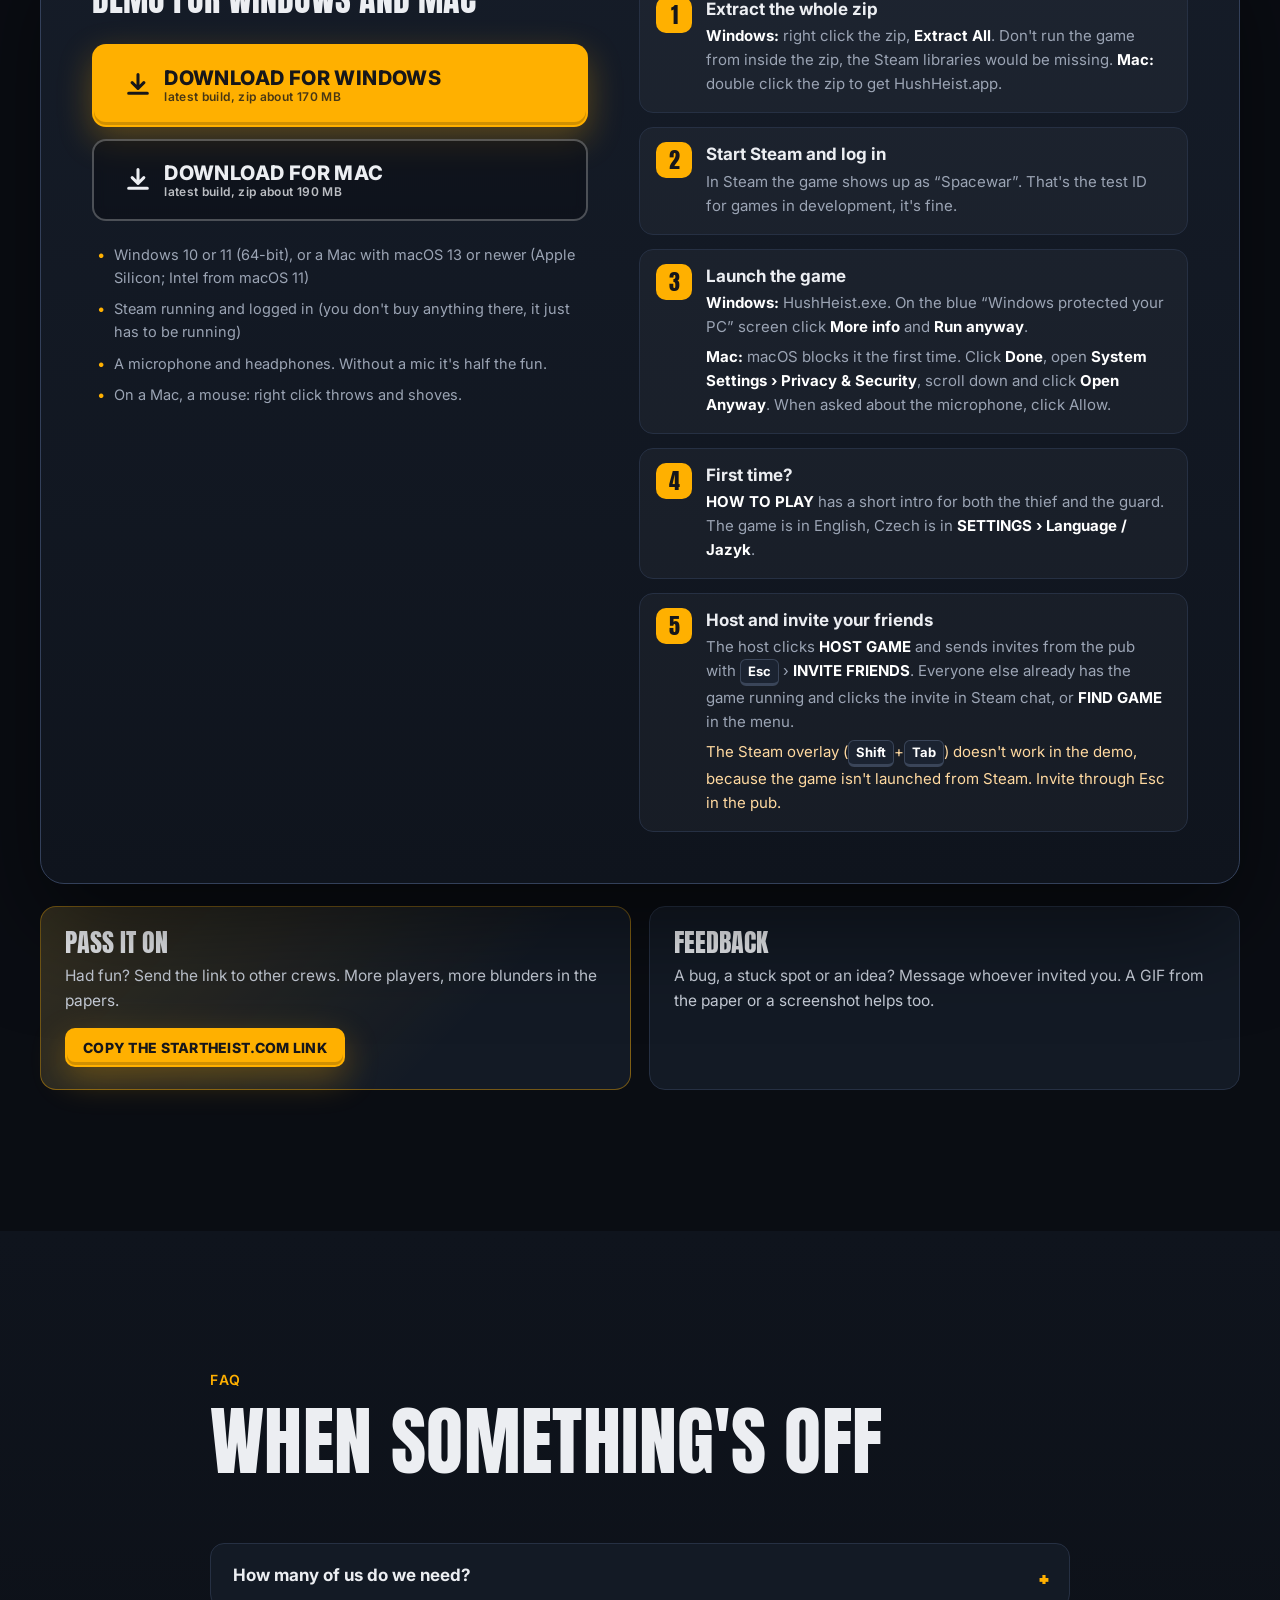
==== commit 52b4ab41: "Web: 90s trailer (celá hra, střihy do rytmu, hudba v duchu 90. let) Co-Authored-By: Claude Opus 5.5 " ====
--- a/index.html
+++ b/index.html
@@ -171,10 +171,10 @@
 						<p>Zloději se slyší podle vzdálenosti, jako by stáli vedle sebe. Jenže co řekneš pod mikrofonem, slyší i ochranka. Stačí jedno hlasité „tady je trezor!“.</p>
 					</article>
 				</div>
-				<button class="trailer-card reveal" type="button" data-trailer aria-label="Přehrát trailer Hush Heist (30 sekund, se zvukem)">
-					<img src="/assets/img/trailer.jpg?v=2" alt="" loading="lazy" width="1600" height="900">
+				<button class="trailer-card reveal" type="button" data-trailer aria-label="Přehrát trailer Hush Heist (minuta a půl, se zvukem)">
+					<img src="/assets/img/trailer.jpg?v=3" alt="" loading="lazy" width="1600" height="900">
 					<span class="trailer-card__play"><i><svg viewBox="0 0 24 24" aria-hidden="true"><path d="M6 4l15 8-15 8z" /></svg></i></span>
-					<span class="trailer-card__meta">0:30</span>
+					<span class="trailer-card__meta">1:30</span>
 				</button>
 			</div>
 		</section>
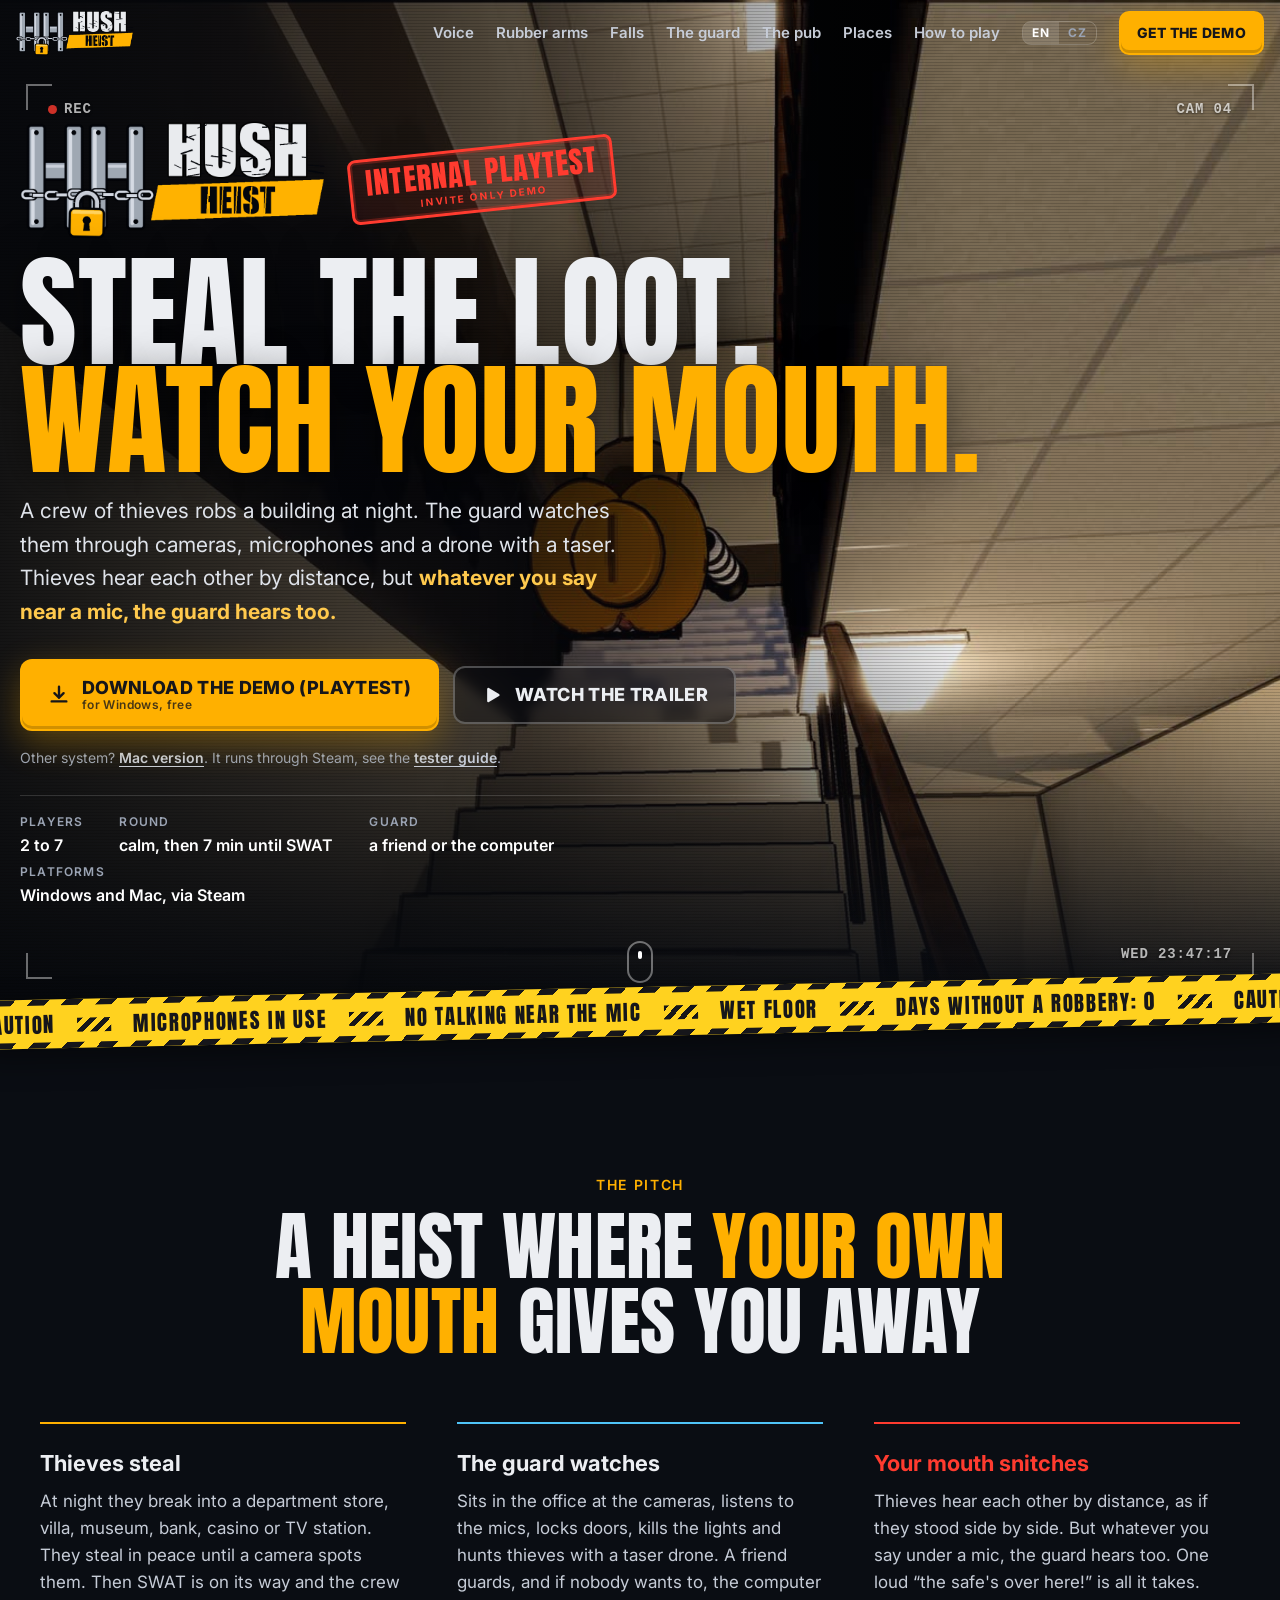
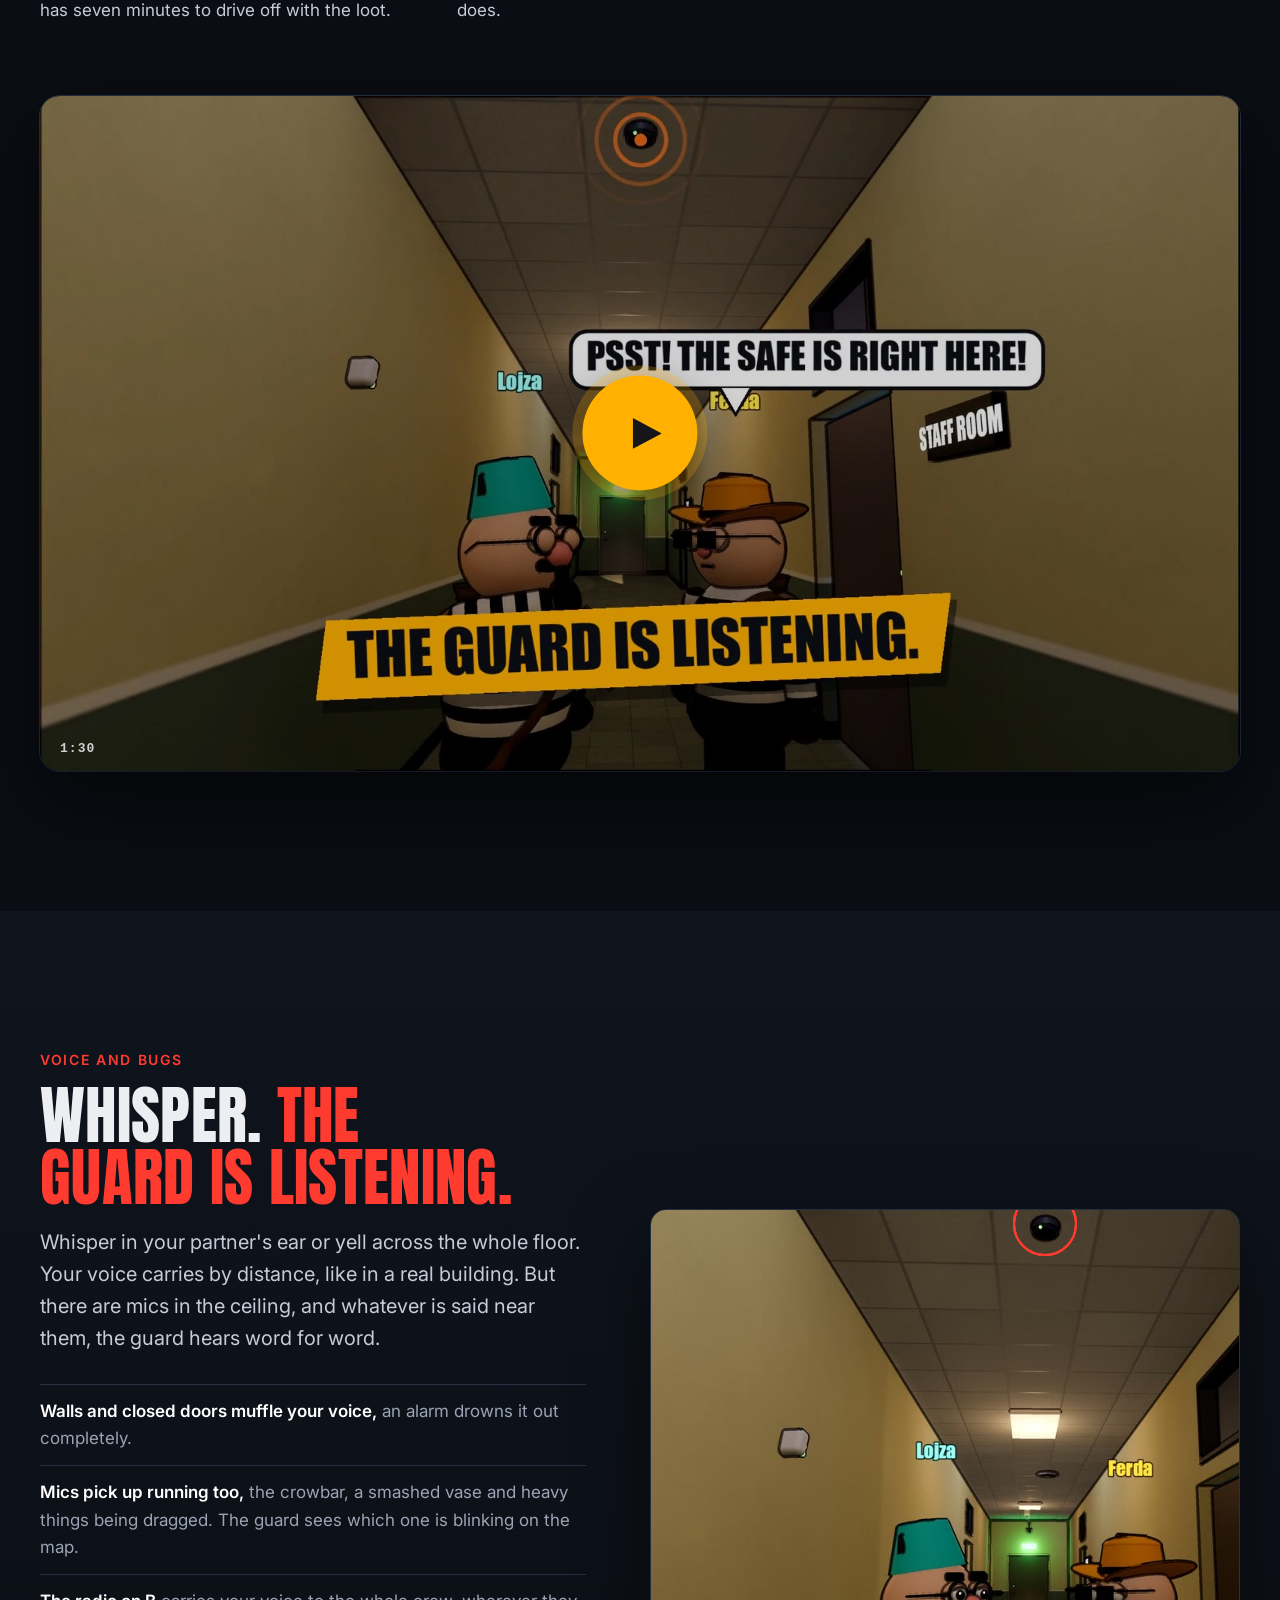
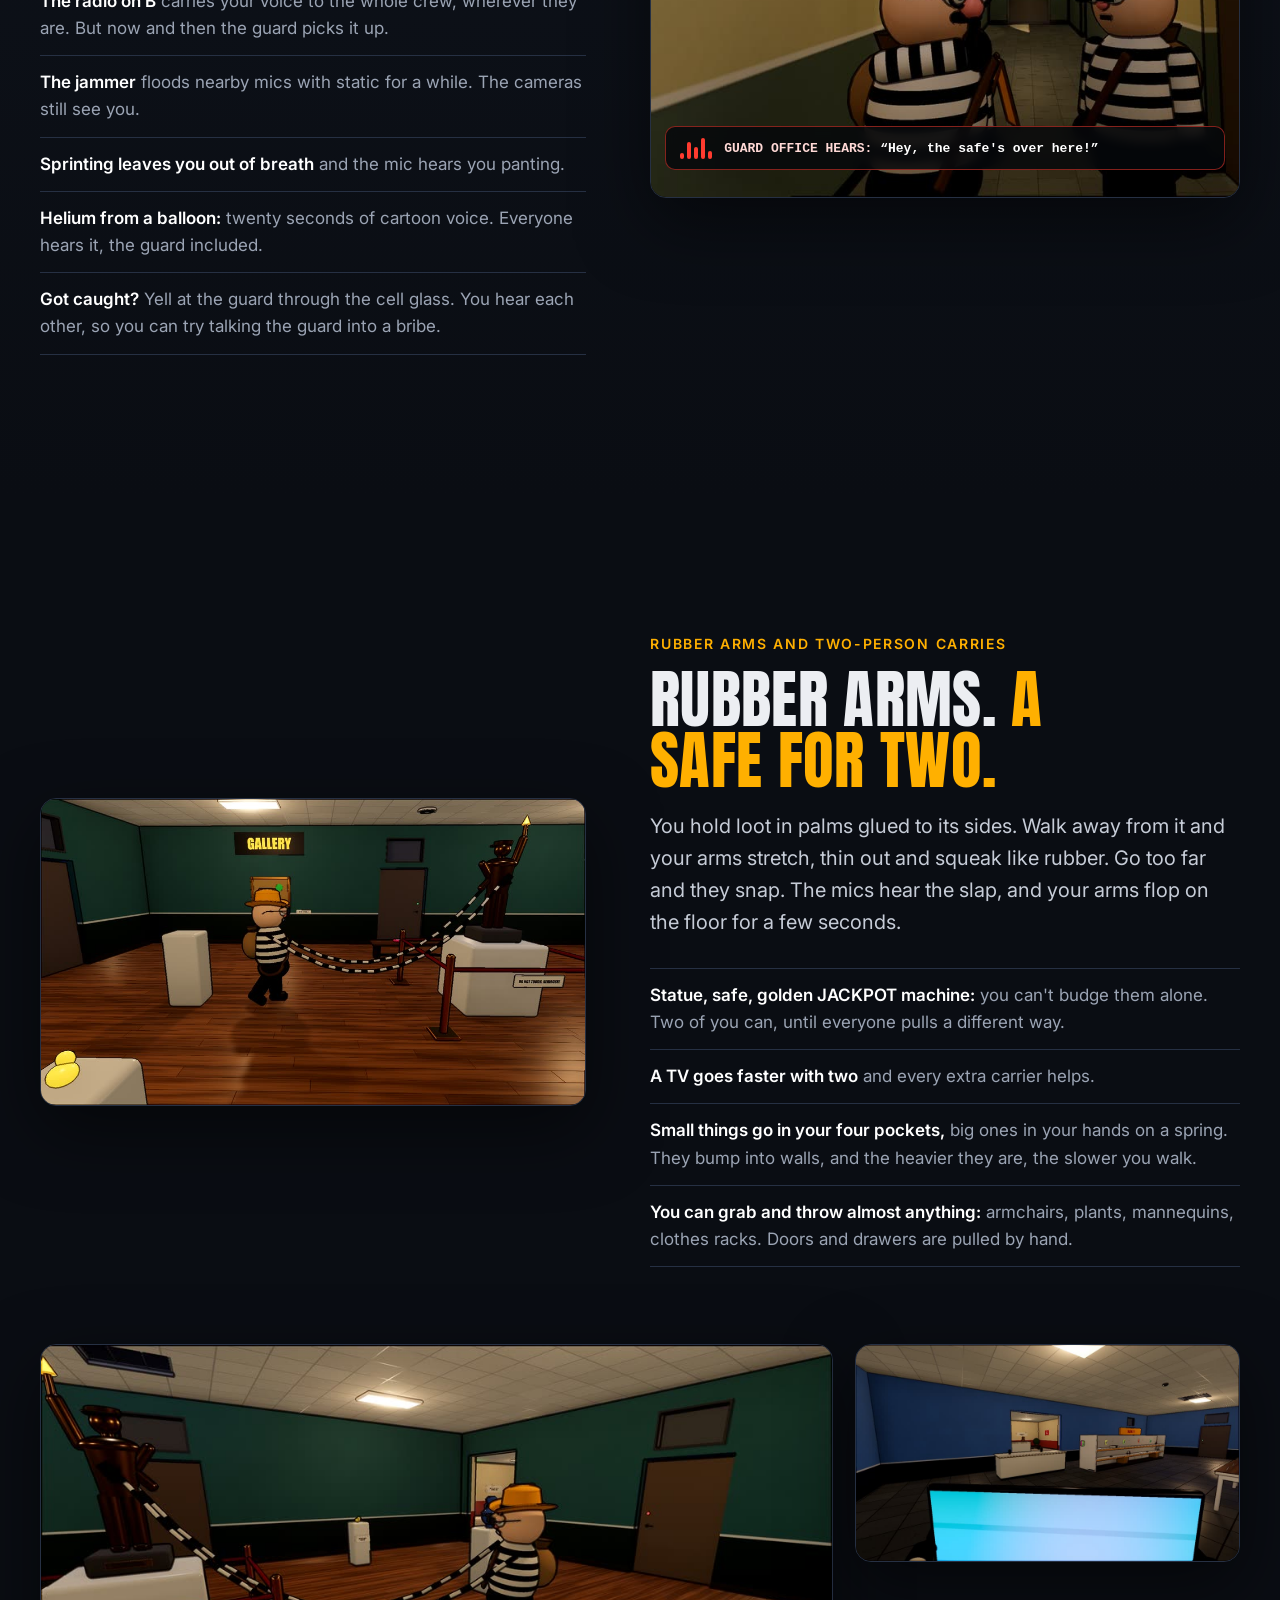
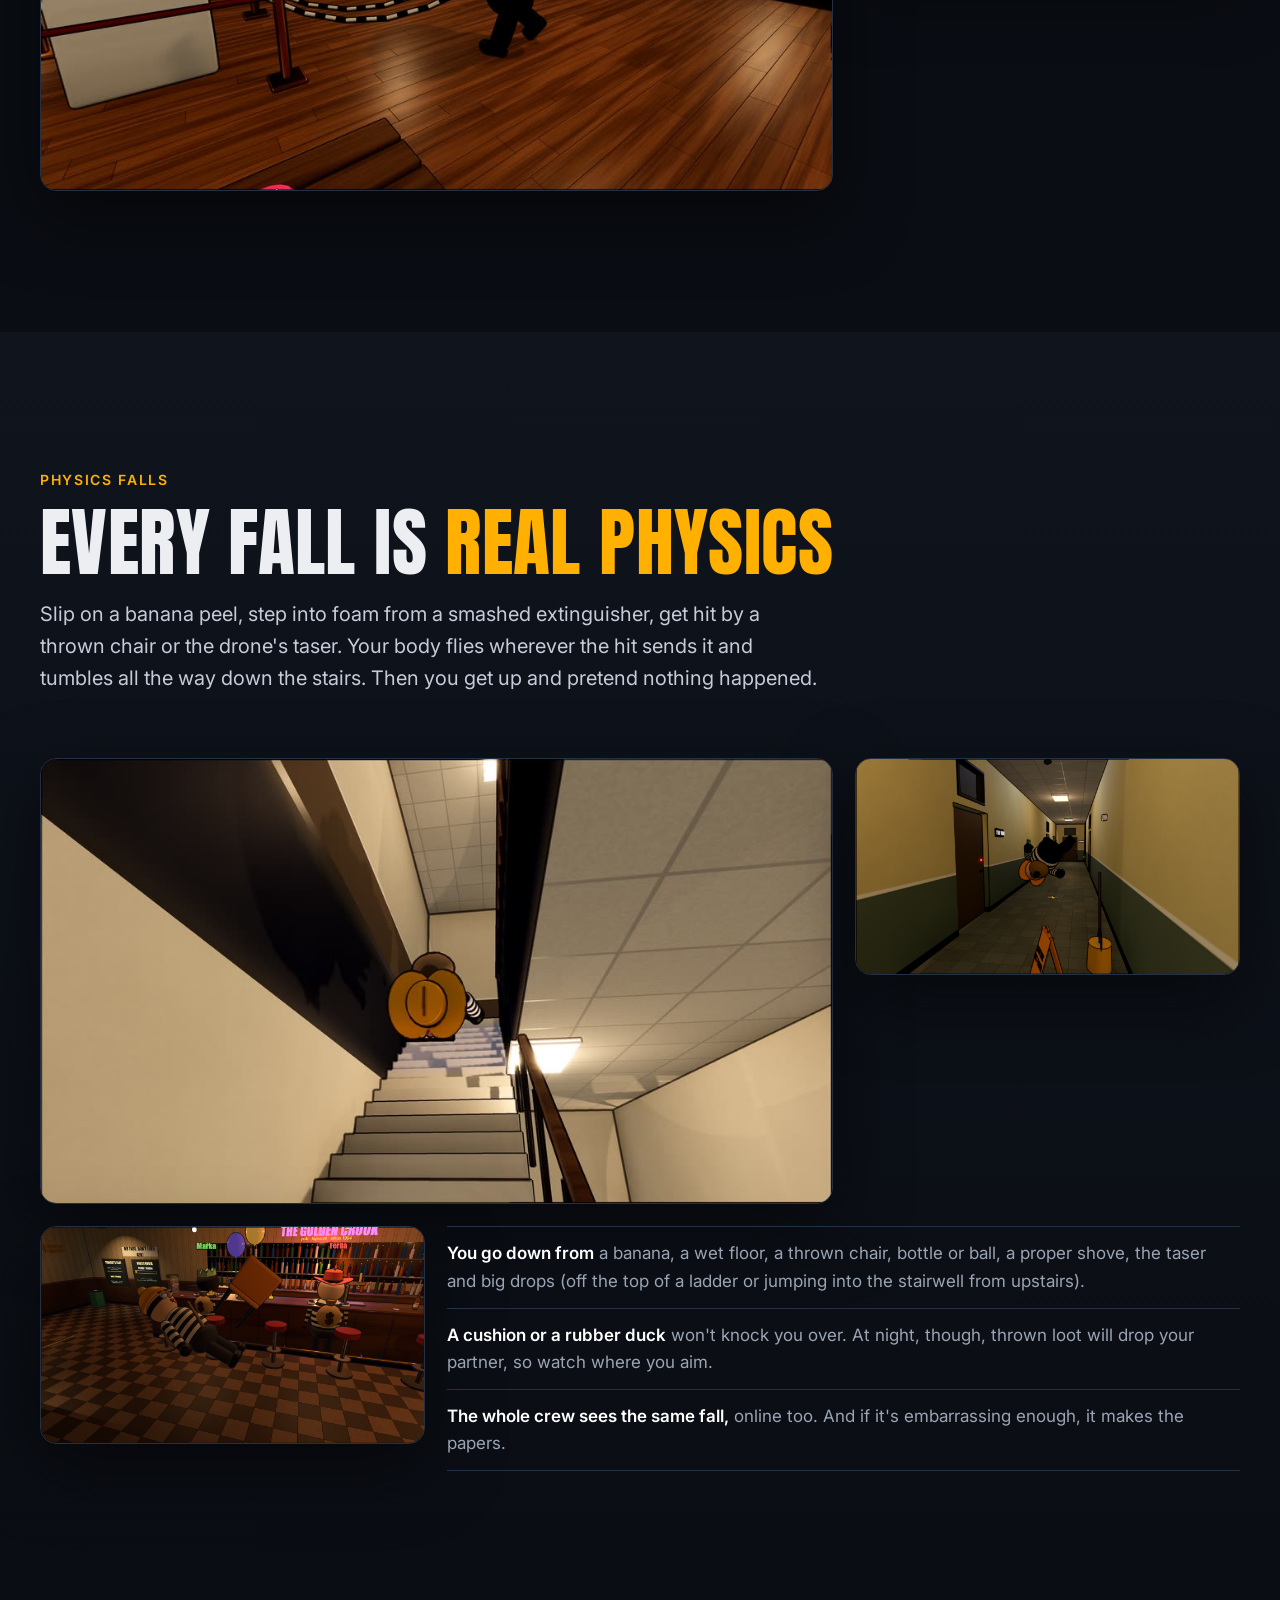
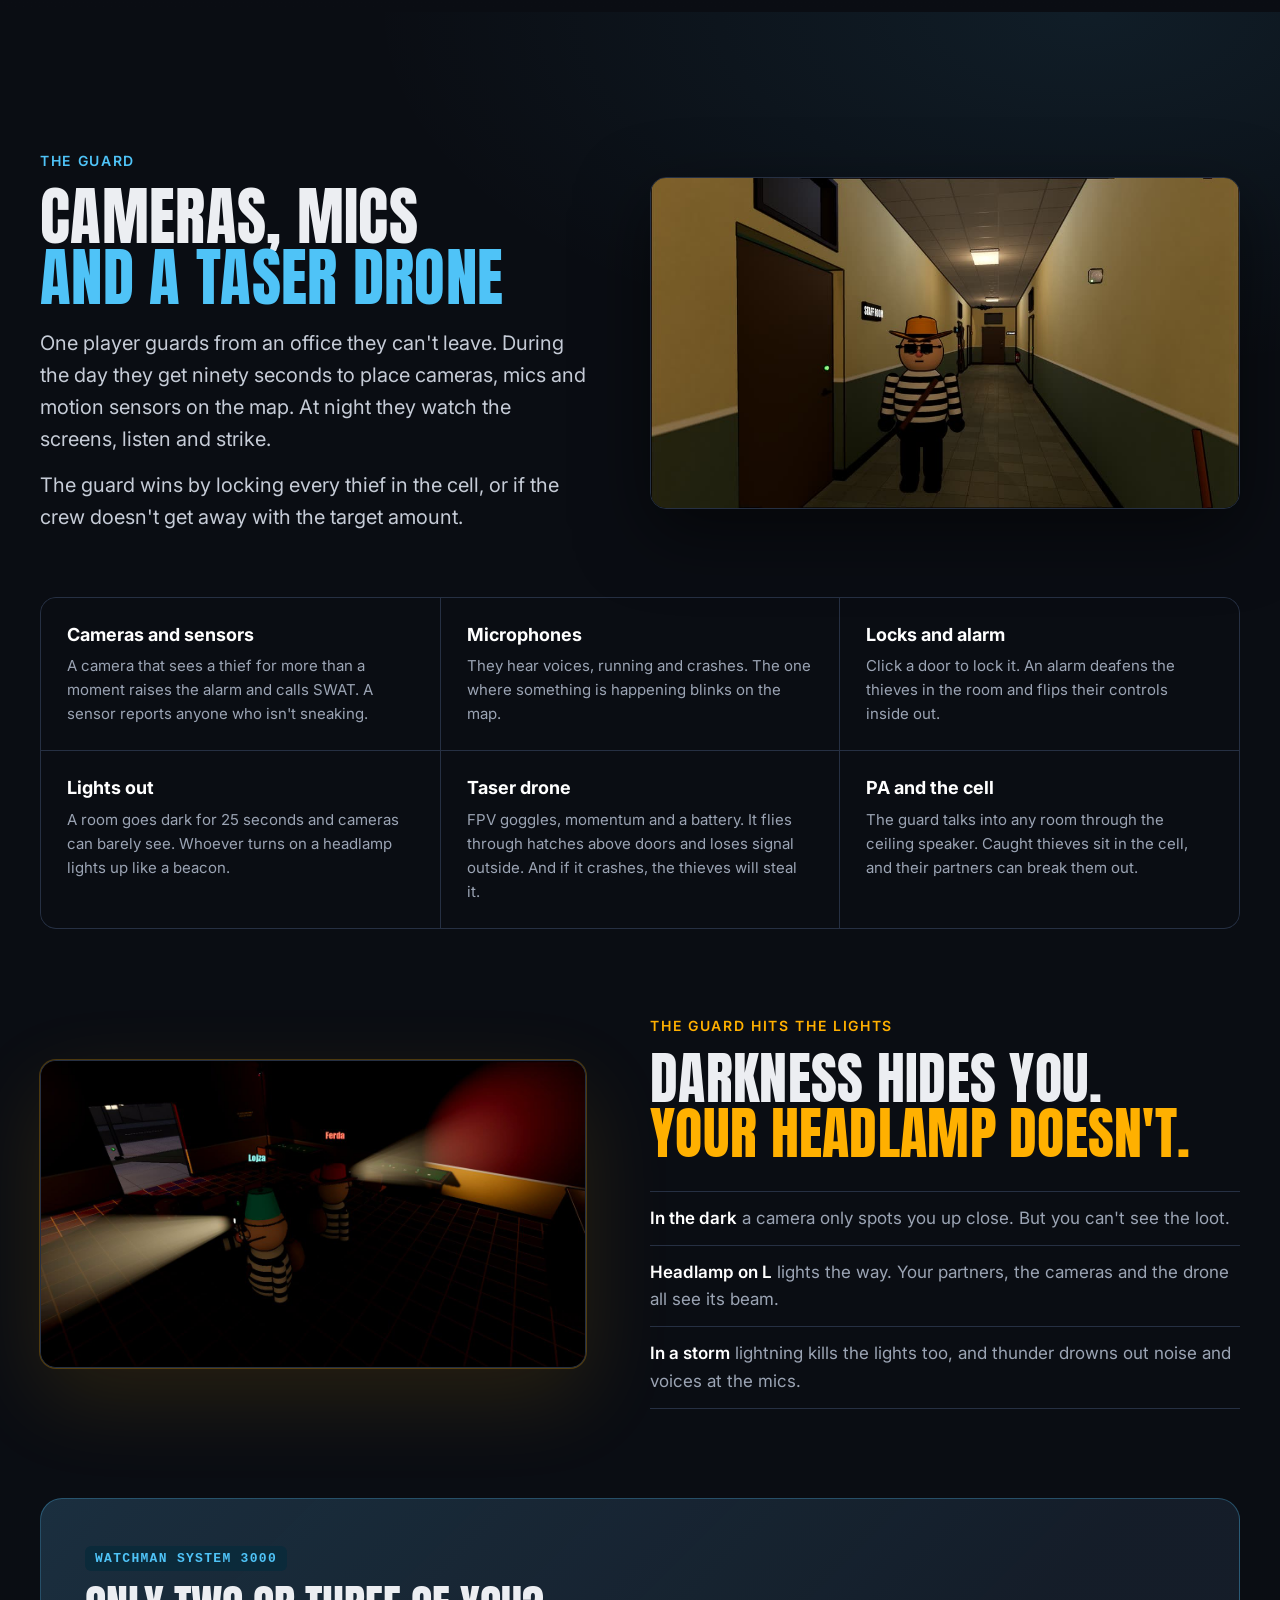
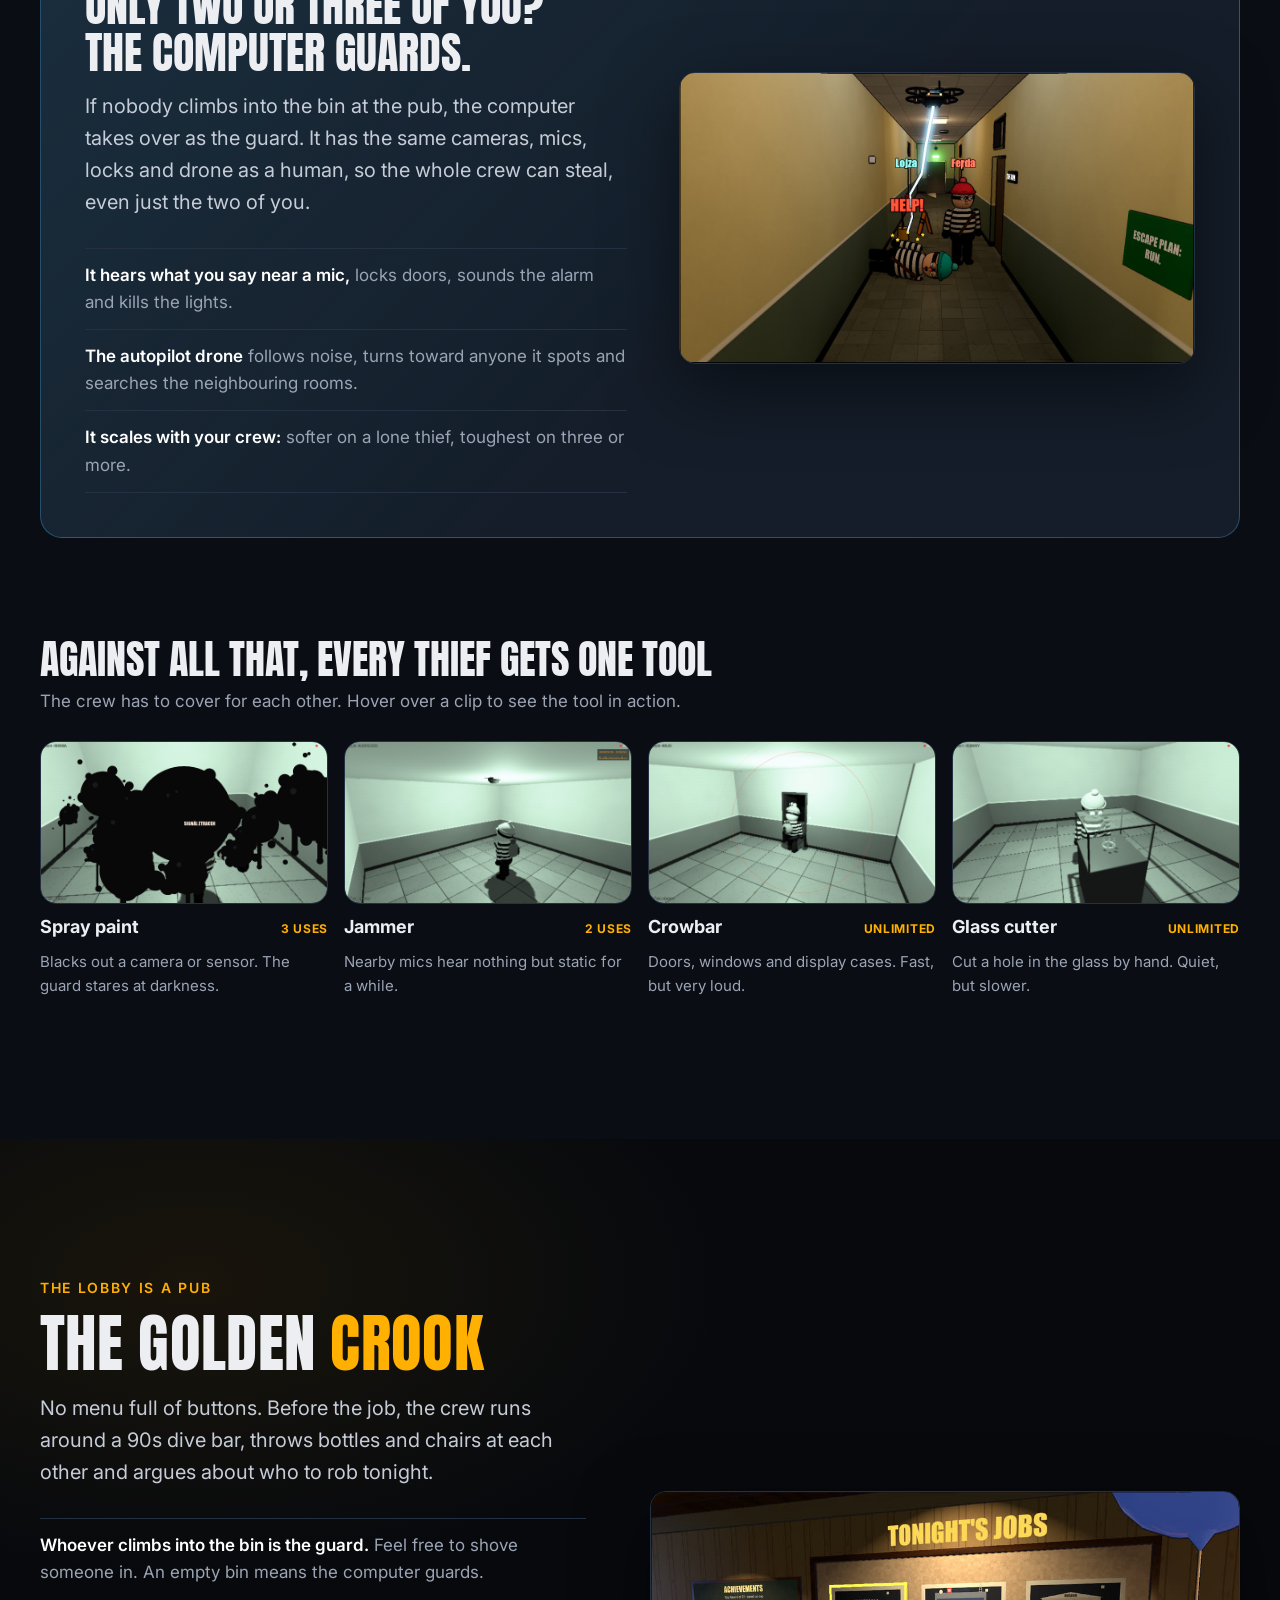
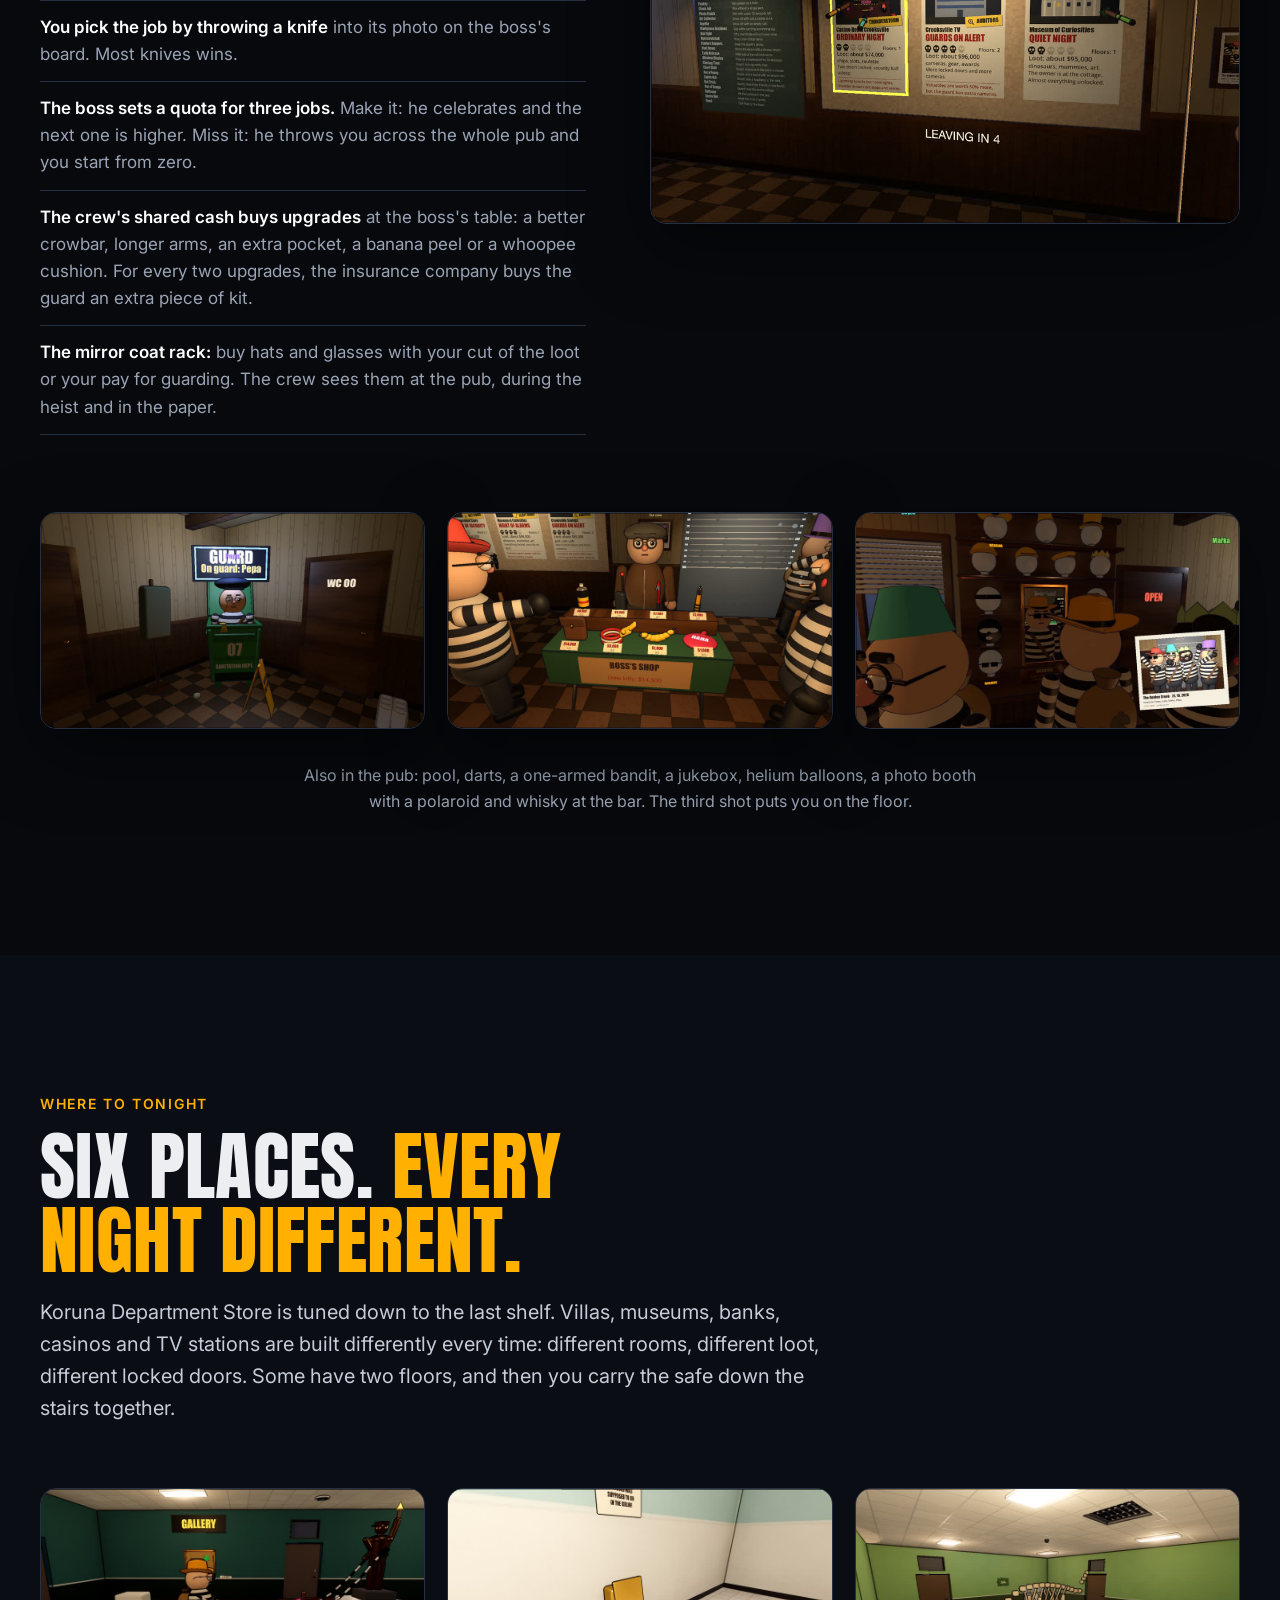
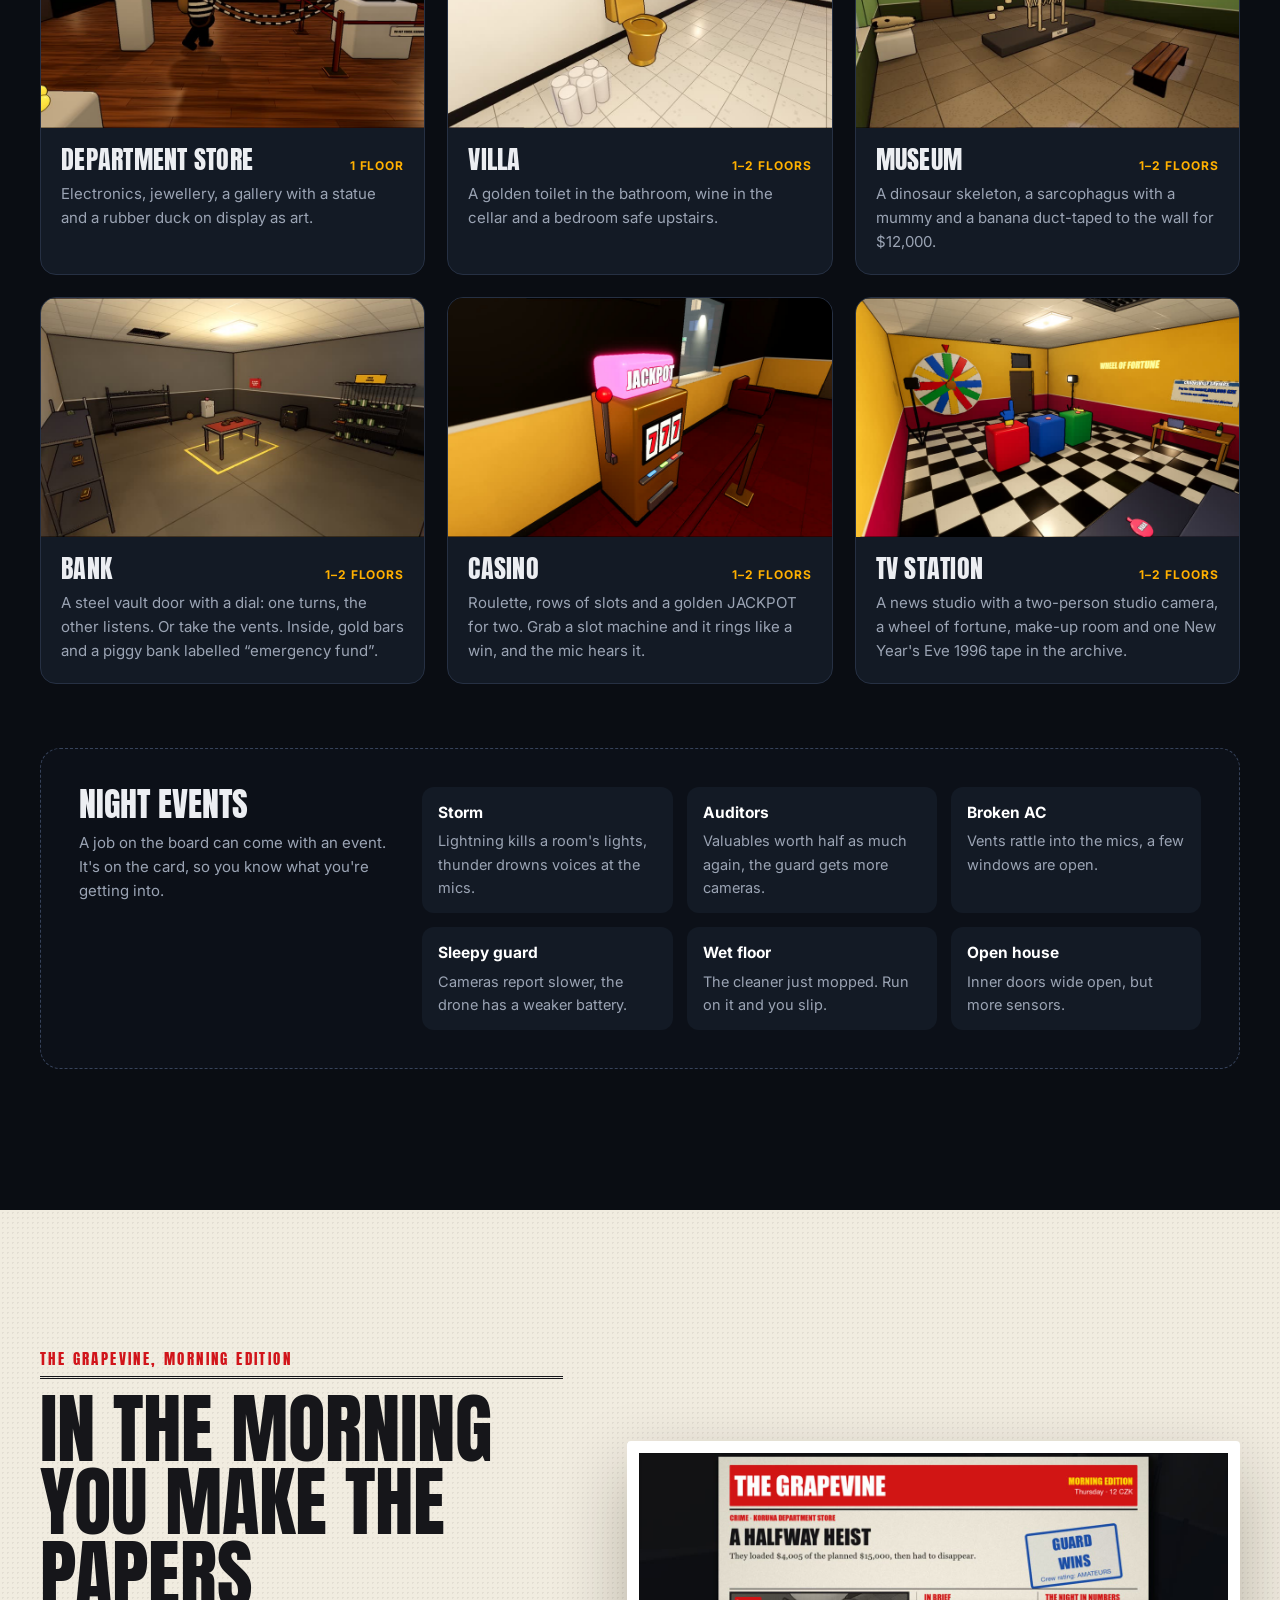
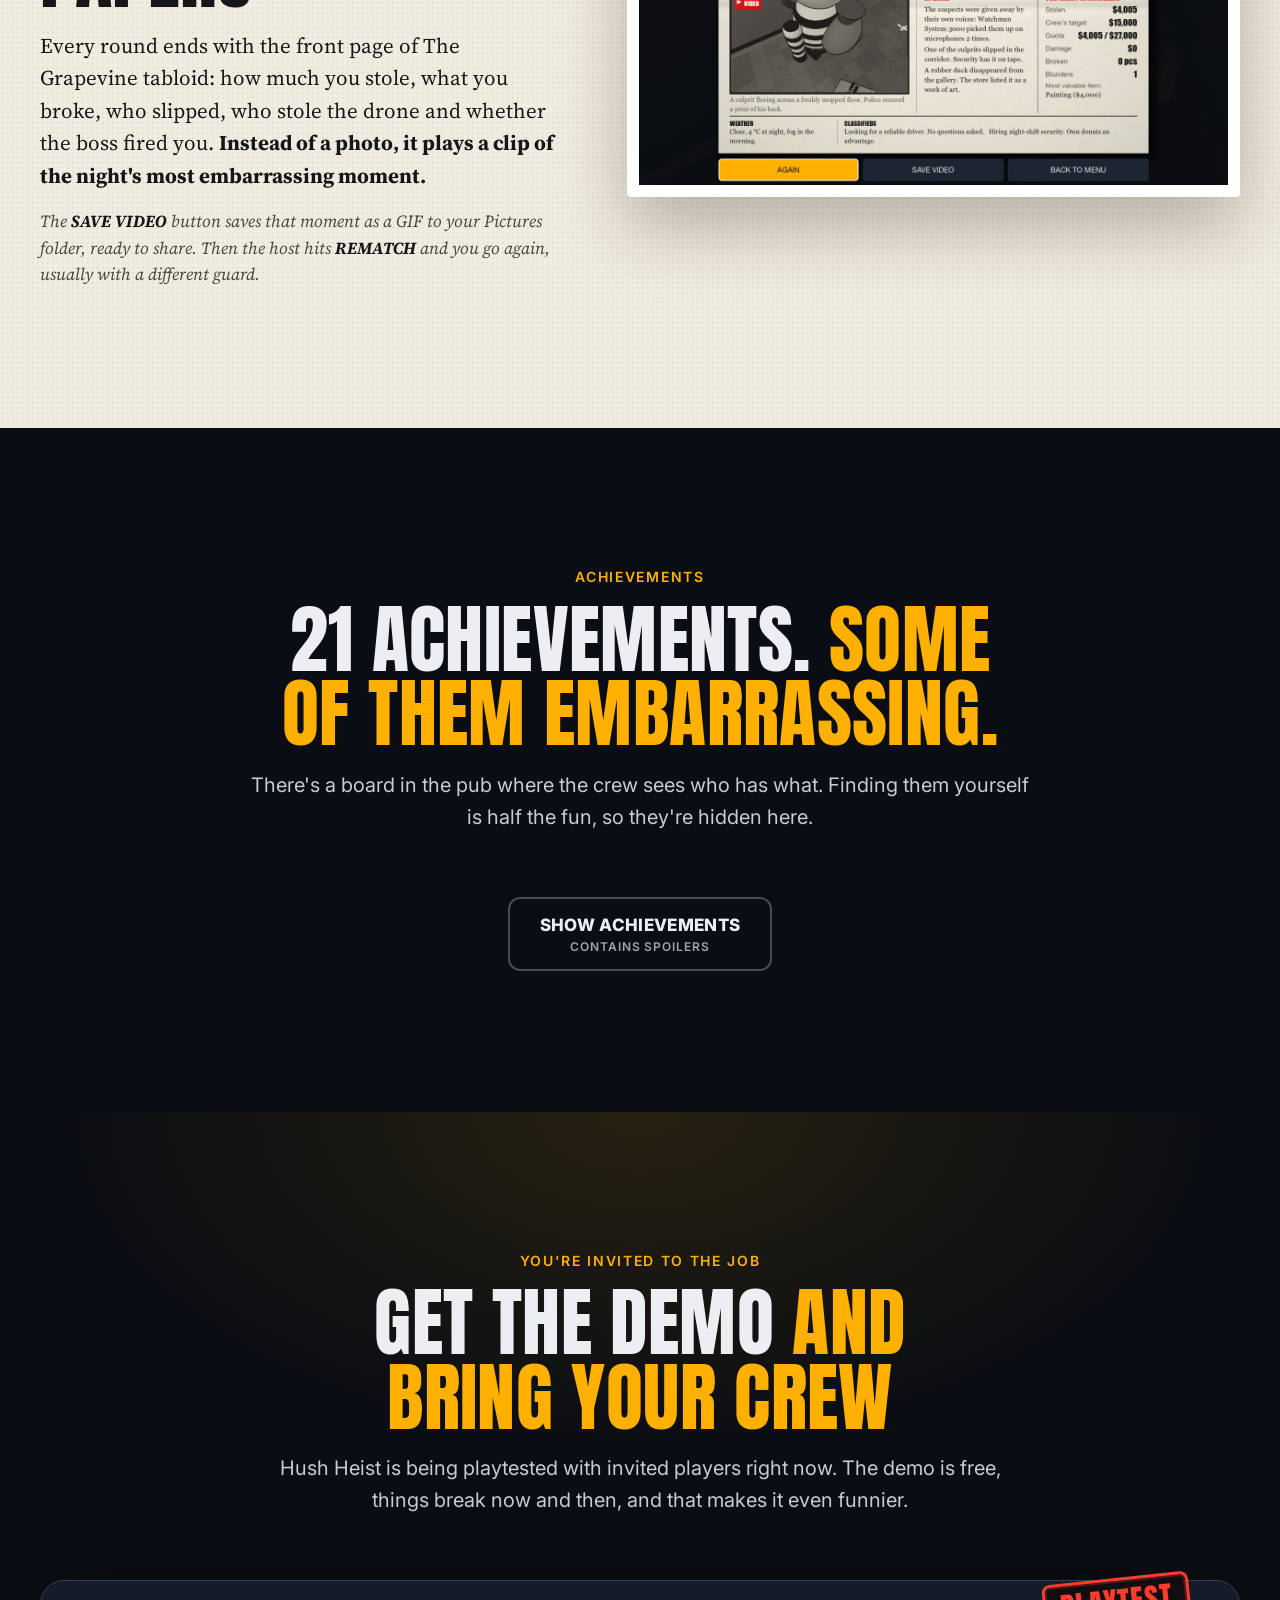
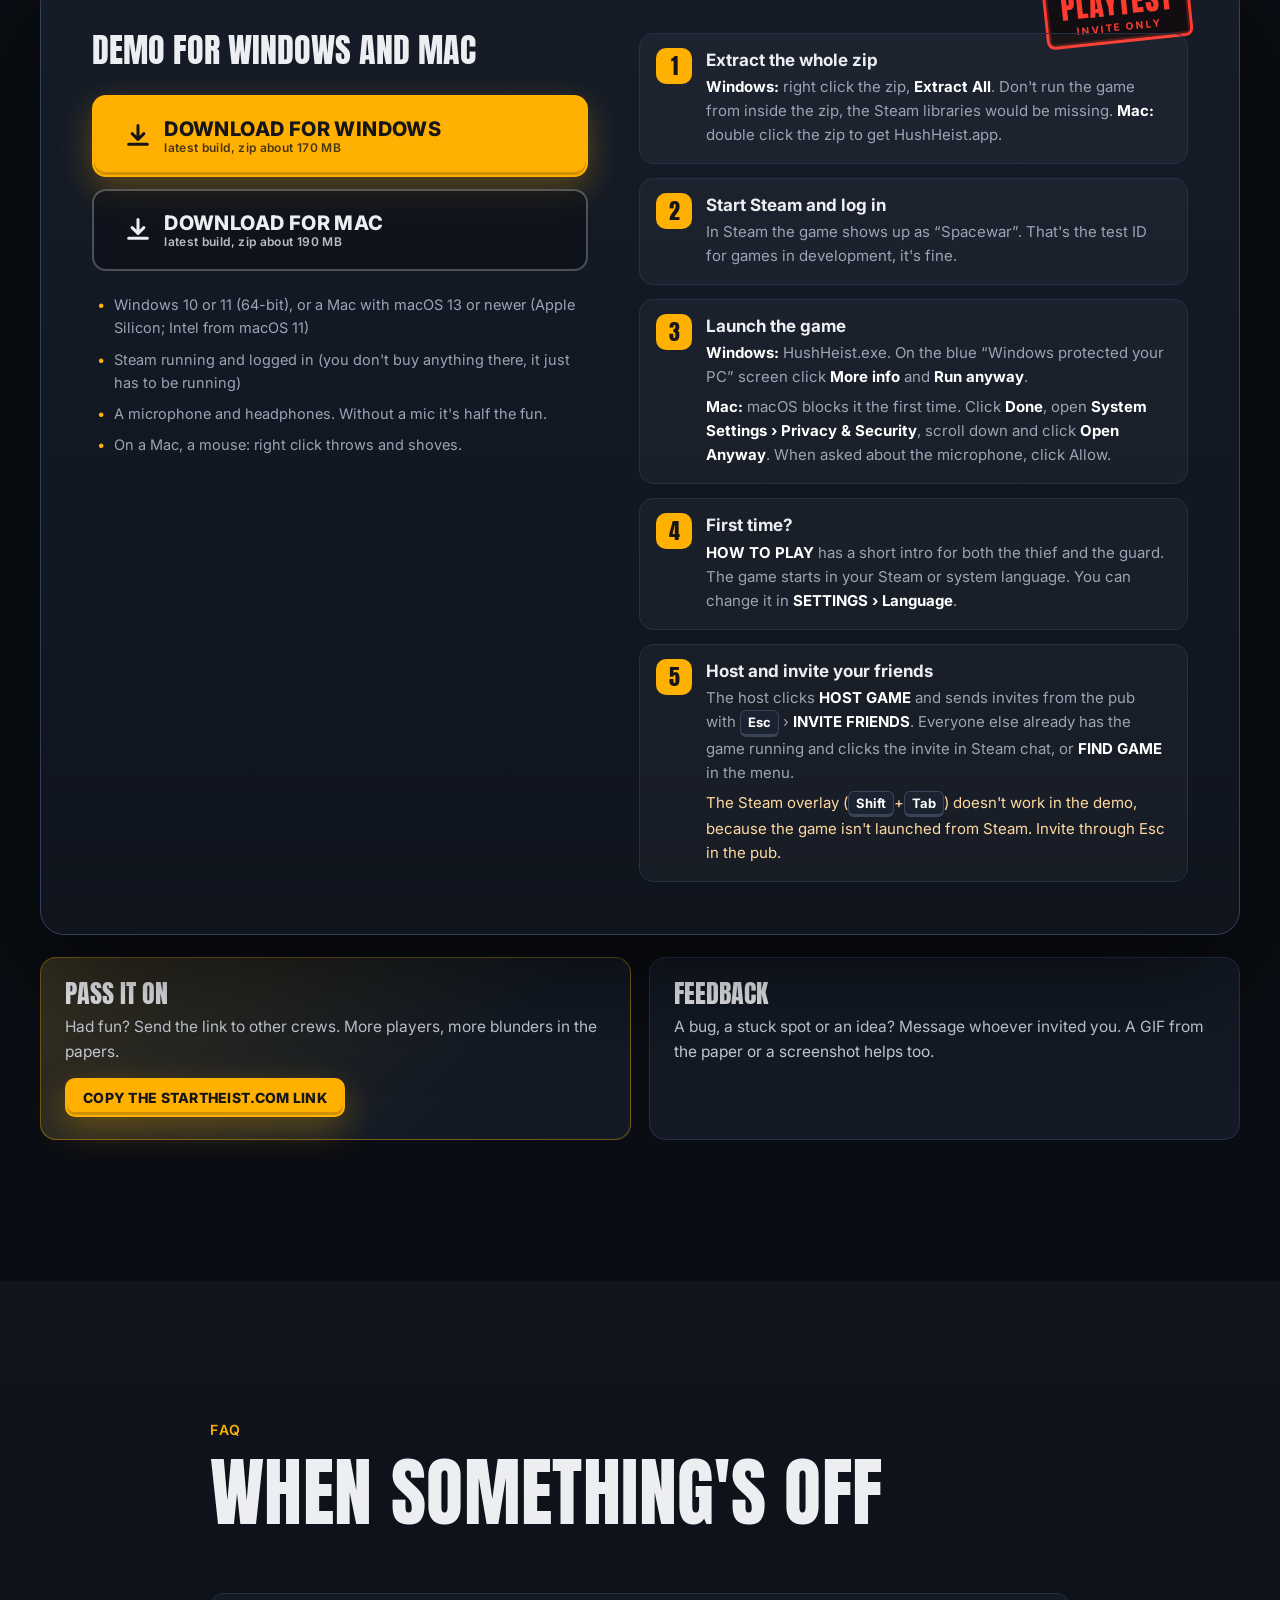
==== commit b1a36cd4: "Web: popis podle současných pravidel (2–7 hráčů, klid a pak SWAT, odjezd dodávkou, ovládání ochranky" ====
--- a/index.html
+++ b/index.html
@@ -23,7 +23,7 @@
 	<title>Hush Heist: Ukradni lup. Hlídej si pusu.</title>
 	<!-- Interní playtest: vyhledávače stránku neindexují (sdílení odkazu funguje). Při přepnutí na coming soon smazat a vrátit Sitemap do robots.txt. -->
 	<meta name="robots" content="noindex">
-	<meta name="description" content="Kooperativní hra o vloupání pro 1–7 hráčů s hlasem podle vzdálenosti. Zloději v noci vykrádají budovu, ochranka je hlídá kamerami, mikrofony a dronem. Co řekneš u mikrofonu, slyší i ona. Interní playtest: demo pro Windows a Mac.">
+	<meta name="description" content="Hra o vloupání pro 2–7 hráčů s hlasem podle vzdálenosti. Zloději v noci vykrádají budovu, ochranka (kamarád, nebo počítač) je hlídá kamerami, mikrofony a dronem. Co řekneš u mikrofonu, slyší i ona. Interní playtest: demo pro Windows a Mac.">
 	<meta name="theme-color" content="#0a0d13">
 	<link rel="icon" href="/assets/img/icon.svg" type="image/svg+xml">
 	<link rel="icon" href="/favicon.ico" sizes="48x48">
@@ -36,7 +36,7 @@
 	<meta property="og:type" content="website">
 	<meta property="og:url" content="https://startheist.com/">
 	<meta property="og:title" content="Hush Heist: Ukradni lup. Hlídej si pusu.">
-	<meta property="og:description" content="Kooperativní vloupačka pro 1–7 kamarádů s hlasem podle vzdálenosti. Vplížíte se dovnitř, lup nesete na gumových rukou, ale každé slovo u mikrofonu slyší ochranka. Demo pro Windows i Mac zdarma.">
+	<meta property="og:description" content="Vloupačka pro 2–7 kamarádů s hlasem podle vzdálenosti, zloději proti ochrance. Vplížíte se dovnitř, lup nesete na gumových rukou, ale každé slovo u mikrofonu slyší ochranka. Demo pro Windows i Mac zdarma.">
 	<meta property="og:image" content="https://startheist.com/assets/img/share.jpg">
 	<meta property="og:image:width" content="1200">
 	<meta property="og:image:height" content="630">
@@ -47,9 +47,9 @@
 	<meta property="og:site_name" content="Hush Heist">
 	<meta property="og:image:alt" content="Dva zloději šeptají pod stropním mikrofonem „PSST! TREZOR JE TADY!“ a ochranka je slyší.">
 	<meta name="twitter:title" content="Hush Heist: Ukradni lup. Hlídej si pusu.">
-	<meta name="twitter:description" content="Kooperativní vloupačka pro 1–7 kamarádů s hlasem podle vzdálenosti. Vplížíte se dovnitř, lup nesete na gumových rukou, ale každé slovo u mikrofonu slyší ochranka. Demo pro Windows i Mac zdarma.">
+	<meta name="twitter:description" content="Vloupačka pro 2–7 kamarádů s hlasem podle vzdálenosti, zloději proti ochrance. Vplížíte se dovnitř, lup nesete na gumových rukou, ale každé slovo u mikrofonu slyší ochranka. Demo pro Windows i Mac zdarma.">
 	<meta name="twitter:image:alt" content="Dva zloději šeptají pod stropním mikrofonem „PSST! TREZOR JE TADY!“ a ochranka je slyší.">
-	<script type="application/ld+json">{"@context": "https://schema.org", "@type": "VideoGame", "name": "Hush Heist", "url": "https://startheist.com/", "inLanguage": "cs", "description": "Kooperativní vloupačka pro 1–7 kamarádů s hlasem podle vzdálenosti. Vplížíte se dovnitř, lup nesete na gumových rukou, ale každé slovo u mikrofonu slyší ochranka. Demo pro Windows i Mac zdarma.", "image": "https://startheist.com/assets/img/share.jpg", "genre": ["Co-op", "Heist", "Party"], "gamePlatform": ["Windows", "macOS"], "operatingSystem": "Windows, macOS", "applicationCategory": "Game", "playMode": ["MultiPlayer", "CoOp"], "numberOfPlayers": {"@type": "QuantitativeValue", "minValue": 1, "maxValue": 7}}</script>
+	<script type="application/ld+json">{"@context": "https://schema.org", "@type": "VideoGame", "name": "Hush Heist", "url": "https://startheist.com/", "inLanguage": "cs", "description": "Vloupačka pro 2–7 kamarádů s hlasem podle vzdálenosti, zloději proti ochrance. Vplížíte se dovnitř, lup nesete na gumových rukou, ale každé slovo u mikrofonu slyší ochranka. Demo pro Windows i Mac zdarma.", "image": "https://startheist.com/assets/img/share.jpg", "genre": ["Party", "Heist", "Asymmetric multiplayer"], "gamePlatform": ["Windows", "macOS"], "operatingSystem": "Windows, macOS", "applicationCategory": "Game", "playMode": ["MultiPlayer", "CoOp"], "numberOfPlayers": {"@type": "QuantitativeValue", "minValue": 2, "maxValue": 7}}</script>
 
 	<link rel="preconnect" href="https://fonts.googleapis.com">
 	<link rel="preconnect" href="https://fonts.gstatic.com" crossorigin>
@@ -134,8 +134,8 @@
 				<p class="hero__alt if-soon">Demo z playtestu je pořád ke stažení: <a href="#stahnout">Windows a Mac</a></p>
 				<p class="hero__phone">Hraje se na počítači s Windows nebo Macem. <button class="linkbtn" type="button" data-share>Pošli si odkaz</button> a stáhni si demo tam.</p>
 				<dl class="specs">
-					<div><dt>Hráči</dt><dd>1 až 7</dd></div>
-					<div><dt>Kolo</dt><dd>7 minut</dd></div>
+					<div><dt>Hráči</dt><dd>2 až 7</dd></div>
+					<div><dt>Kolo</dt><dd>klid, pak 7 minut do SWAT</dd></div>
 					<div><dt>Ochranka</dt><dd>kamarád, nebo počítač</dd></div>
 					<div><dt>Hraje se na</dt><dd>Windows a Mac, přes Steam</dd></div>
 				</dl>
@@ -160,7 +160,7 @@
 				<div class="trio">
 					<article class="trio__card trio__card--gold reveal">
 						<h3>Zloději kradou</h3>
-						<p>V noci vlezou do obchodního domu, vily, muzea, banky, kasina nebo televize. Za sedm minut musí dostat lup do dodávky. Ve dvou, ve třech, nebo celou partou.</p>
+						<p>V noci vlezou do obchodního domu, vily, muzea, banky, kasina nebo televize. Kradou v klidu, dokud je nezahlédne kamera. Pak vyjede SWAT a parta má sedm minut, aby s lupem odjela.</p>
 					</article>
 					<article class="trio__card trio__card--blue reveal">
 						<h3>Ochranka hlídá</h3>
@@ -189,12 +189,12 @@
 						<p class="lead">Šeptneš parťákovi u ucha, nebo zařveš přes celé patro. Hlas se nese podle vzdálenosti jako ve skutečné budově. Jenže ve stropě visí mikrofony a co se u nich řekne, slyší ochranka do posledního slova.</p>
 						<ul class="points points--red">
 							<li><b>Zdi a zavřené dveře hlas tlumí,</b> alarm ho přehluší úplně.</li>
-							<li><b>Mikrofony chytí i kroky,</b> páčidlo, rozbitou vázu a tažení těžkých věcí. Ochranka na plánku vidí, který bliká.</li>
-							<li><b>Vysílačka na B</b> donese hlas celé partě, ať je kdekoli.</li>
+							<li><b>Mikrofony chytí i běh,</b> páčidlo, rozbitou vázu a tažení těžkých věcí. Ochranka na plánku vidí, který bliká.</li>
+							<li><b>Vysílačka na B</b> donese hlas celé partě, ať je kdekoli. Ochranka ji ale občas zachytí.</li>
 							<li><b>Rušička</b> na chvíli zahltí mikrofony v okolí šumem. Kamery tě ale vidí dál.</li>
 							<li><b>Sprint tě zadýchá</b> a mikrofon oddechování uslyší.</li>
 							<li><b>Helium z balónku:</b> dvacet vteřin mluvíš jako kreslená postavička. Slyší to všichni, ochranka taky.</li>
-							<li><b>Chytili tě?</b> Z cely na ochranku křičíš přes sklo. Ona ti odpoví rozhlasem do kterékoli místnosti.</li>
+							<li><b>Chytili tě?</b> Z cely na ochranku křičíš přes sklo. Slyšíte se navzájem, takže ji můžeš přemlouvat, ať vezme úplatek.</li>
 						</ul>
 					</div>
 					<figure class="ev reveal">
@@ -215,7 +215,7 @@
 					<div class="reveal">
 						<p class="eyebrow">Gumové ruce a nošení ve dvou</p>
 						<h2 class="h2">Ruce z gumy. <em>Trezor pro dva.</em></h2>
-						<p class="lead">Lup držíš v dlaních přilepených k jeho bokům. Když se od něj vzdálíš, ruce se natahují, ztenčují a guma vrže. Moc daleko a utrhnou se: boing, hluk pro mikrofony a pár vteřin ti plandají po zemi.</p>
+						<p class="lead">Lup držíš v dlaních přilepených k jeho bokům. Když se od něj vzdálíš, ruce se natahují, ztenčují a guma vrže. Moc daleko a utrhnou se. Plesknutí uslyší mikrofony a ruce ti pár vteřin plandají po zemi.</p>
 						<ul class="points">
 							<li><b>Socha, trezor, zlatý automat JACKPOT:</b> sám je nepohneš. Ve dvou to jde, dokud každý netáhne jinam.</li>
 							<li><b>Televize ve dvou jde rychleji</b> a každý další nosič přidá.</li>
@@ -287,7 +287,7 @@
 						<p class="eyebrow eyebrow--blue">Ochranka</p>
 						<h2 class="h2">Kamery, mikrofony <em class="blue">a dron s paralyzérem</em></h2>
 						<p class="lead">Jeden z party hlídá z kanceláře, kterou neopustí. Ve dne má devadesát vteřin, aby na plánku rozmístil kamery, mikrofony a čidla. V noci sleduje obrazovky, poslouchá a zasahuje.</p>
-						<p class="lead" style="margin-top:14px">Vyhraje, když jsou všichni zloději v cele, nebo jim dojde čas.</p>
+						<p class="lead" style="margin-top:14px">Vyhraje, když zavře všechny zloděje do cely, nebo když parta neodveze cílovou částku.</p>
 					</div>
 					<figure class="ev reveal">
 						<div class="ev__frame">
@@ -298,11 +298,11 @@
 				<div class="kit">
 					<article class="kit__item reveal">
 						<h3>Kamery a čidla</h3>
-						<p>Kamera, která zloděje vidí déle než chvilku, spustí poplach. Čidlo hlásí každého, kdo se neplíží.</p>
+						<p>Kamera, která zloděje vidí déle než chvilku, spustí poplach a zavolá SWAT. Čidlo hlásí každého, kdo se neplíží.</p>
 					</article>
 					<article class="kit__item reveal">
 						<h3>Mikrofony</h3>
-						<p>Slyší hlas, kroky i rány. Na plánku bliká ten, u kterého se zrovna něco děje.</p>
+						<p>Slyší hlas, běh i rány. Na plánku bliká ten, u kterého se zrovna něco děje.</p>
 					</article>
 					<article class="kit__item reveal">
 						<h3>Zámky a alarm</h3>
@@ -329,7 +329,7 @@
 						<ul class="points">
 							<li><b>Ve tmě</b> tě kamera pozná až zblízka. Jenže ty nevidíš lup.</li>
 							<li><b>Čelovka na L</b> posvítí na cestu. Její kužel vidí parťáci, kamery i dron.</li>
-							<li><b>Při bouřce</b> zhasíná místnosti blesk sám a hrom přehluší kroky i hlas u mikrofonů.</li>
+							<li><b>Při bouřce</b> zhasíná místnosti i blesk. Hrom přehluší hluk i hlas u mikrofonů.</li>
 						</ul>
 					</div>
 					<figure class="ev reveal">
@@ -397,7 +397,7 @@
 							<li><b>Akce se vybírá hozeným nožem</b> do fotky na nástěnce u šéfa. Kde je víc nožů, tam se jede.</li>
 							<li><b>Šéf dá kvótu na tři akce.</b> Splníte: slaví a další je vyšší. Nesplníte: vyhazov přes celou hospodu a jede se od nuly.</li>
 							<li><b>Ze společné kasy se nakupuje</b> u šéfova stolku: lepší páčidlo, delší ruce, kapsa navíc, banánová slupka nebo prdící polštářek. Za každá dvě vylepšení přikoupí pojišťovna ochrance kus výbavy.</li>
-							<li><b>Věšák se zrcadlem:</b> čepice a brýle za ukradené peníze (ochrance za uhlídané). Parta tě v nich uvidí v hospodě, při loupeži i v novinách.</li>
+							<li><b>Věšák se zrcadlem:</b> čepice a brýle si koupíš ze svého podílu z lupu nebo z odměny za hlídání. Parta tě v nich uvidí v hospodě, při loupeži i v novinách.</li>
 						</ul>
 					</div>
 					<figure class="ev reveal">
@@ -417,7 +417,7 @@
 						<div class="ev__frame"><img src="/assets/img/sm/pub_wardrobe.jpg" alt="Zloděj v kovbojském klobouku a slunečních brýlích u věšáku se zrcadlem" loading="lazy" width="960" height="540"></div>
 					</figure>
 				</div>
-				<p class="aside reveal">A dál v hospodě: kulečník, šipky, jednoruký bandita, jukebox, balónky s heliem, fotokoutek s polaroidem a whisky, po třetím panáku na zem.</p>
+				<p class="aside reveal">A dál v hospodě: kulečník, šipky, jednoruký bandita, jukebox, balónky s heliem, fotokoutek s polaroidem a na baru whisky. Po třetím panáku jdeš k zemi.</p>
 			</div>
 		</section>
 
@@ -455,21 +455,21 @@
 						<img src="/assets/img/sm/map_bank.jpg" alt="Trezor banky se zlatými cihlami a klecí s penězi" loading="lazy" width="960" height="540">
 						<div class="place__body">
 							<h3>Banka <span>1–2 patra</span></h3>
-							<p>Ocelové dveře trezoru: páčidlo, nebo ventilace. Uvnitř zlaté cihly a prasátko „nouzová rezerva“.</p>
+							<p>Ocelové dveře trezoru s číselníkem: jeden točí, druhý poslouchá. Nebo ventilace. Uvnitř zlaté cihly a prasátko „nouzová rezerva“.</p>
 						</div>
 					</article>
 					<article class="place reveal">
 						<img src="/assets/img/sm/map_casino.jpg" alt="Zlatý automat JACKPOT ve VIP salonku kasina" loading="lazy" width="960" height="540">
 						<div class="place__body">
 							<h3>Kasino <span>1–2 patra</span></h3>
-							<p>Ruleta, řady automatů a zlatý JACKPOT pro dva. Chycený automat zvoní jako o výhru a mikrofon to slyší.</p>
+							<p>Ruleta, řady automatů a zlatý JACKPOT pro dva. Chycený automat zvoní jako při výhře a mikrofon to slyší.</p>
 						</div>
 					</article>
 					<article class="place reveal">
 						<img src="/assets/img/sm/map_studio.jpg" alt="Studio televizní soutěže s kolem štěstí" loading="lazy" width="960" height="540">
 						<div class="place__body">
 							<h3>Televize <span>1–2 patra</span></h3>
-							<p>Studio zpráv se studiovou kamerou pro dva, kolo štěstí, maskérna a v archivu kazeta Silvestr 1996.</p>
+							<p>Studio zpráv s kamerou pro dva, kolo štěstí, maskérna a v archivu kazeta Silvestr 1996.</p>
 						</div>
 					</article>
 				</div>
@@ -484,7 +484,7 @@
 						<li><b>Rozbitá klimatizace</b>Ventilace rachotí do mikrofonů, pár oken je otevřených.</li>
 						<li><b>Ospalý hlídač</b>Kamery hlásí pomaleji, dron má slabší baterku.</li>
 						<li><b>Mokrá podlaha</b>Uklízečka vytírala. Kdo poběží po mokrém, uklouzne.</li>
-						<li><b>Den otevřených dveří</b>Všechno odemčené, zato víc čidel.</li>
+						<li><b>Den otevřených dveří</b>Vnitřní dveře dokořán, zato víc čidel.</li>
 					</ul>
 				</div>
 			</div>
@@ -593,8 +593,8 @@
 							<p><b>Mac:</b> poprvé hru macOS odmítne. Klikni na <b>Hotovo</b>, otevři <b>Nastavení systému › Soukromí a zabezpečení</b>, sjeď dolů a klikni na <b>Přesto otevřít</b>. Na dotaz na mikrofon dej Povolit.</p>
 						</li>
 						<li>
-							<h3>Přepni do češtiny</h3>
-							<p>Hra se spustí anglicky: <b>SETTINGS › Language / Jazyk › ČESKY</b>. Poprvé? <b>JAK SE HRAJE</b> má krátký úvod za zloděje i za ochranku.</p>
+							<h3>Čeština a úvod</h3>
+							<p>Hra se spustí v jazyce Steamu nebo systému. Když naskočí anglicky: <b>SETTINGS › Language › Čeština</b>. Poprvé? <b>JAK SE HRAJE</b> má krátký úvod za zloděje i za ochranku.</p>
 						</li>
 						<li>
 							<h3>Založ hru a pozvi přátele</h3>
@@ -628,7 +628,7 @@
 				<div class="faq reveal">
 					<details>
 						<summary>Kolik nás musí být?</summary>
-						<p>Stačí jeden. Sám hraješ za zloděje proti počítači (<b>TRÉNINK</b>). Ve dvou můžete krást oba a hlídá počítač, nebo jeden z vás hlídá. Nejlíp se hraje ve třech zlodějích a jedné ochrance, nejvíc v sedmi.</p>
+						<p>Hraje se od dvou: buď kradete oba a hlídá počítač, nebo jeden z vás hlídá. Sám si v <b>TRÉNINKU</b> zahraješ za zloděje proti počítači, nebo projdeš řízený úvod. Nejlíp se hraje ve třech zlodějích a jedné ochrance, nejvíc v sedmi.</p>
 					</details>
 					<details>
 						<summary>Kamarád klikl na pozvánku a Steam chce instalovat Spacewar</summary>
@@ -640,7 +640,7 @@
 					</details>
 					<details>
 						<summary>Kamarádi mě neslyší</summary>
-						<p>Ve Windows otevři Nastavení, Ochrana osobních údajů, Mikrofon a povol přístup desktopovým aplikacím. Na Macu Nastavení systému, Soukromí a zabezpečení, Mikrofon a zapni Hush Heist i Steam. Ve hře v <b>NASTAVENÍ › MIKROFON</b> vyber správný mikrofon a klikni na <b>TEST</b>. Někdo je moc slyšet? Esc a <b>HLASY HRÁČŮ</b> nastaví hlasitost každému zvlášť.</p>
+						<p>Ve Windows otevři Nastavení, Ochrana osobních údajů, Mikrofon a povol přístup desktopovým aplikacím. Na Macu Nastavení systému, Soukromí a zabezpečení, Mikrofon a zapni Hush Heist i Steam. Přes Steam se mikrofon vybírá ve Steamu (Nastavení › Hlas), po místní síti ve hře v <b>NASTAVENÍ › MIKROFON</b>. Tam je i tlačítko <b>ZKOUŠKA</b>: nahraje tě a hned to přehraje. Někdo je moc slyšet? Esc a <b>HLASY HRÁČŮ</b> nastaví hlasitost každému zvlášť.</p>
 					</details>
 					<details>
 						<summary>Co když hostiteli spadne hra?</summary>
@@ -648,7 +648,7 @@
 					</details>
 					<details>
 						<summary>Hra se seká</summary>
-						<p>Esc, <b>NASTAVENÍ</b>, <b>OBRAZ A MYŠ</b> a grafiku přepni na <b>NÍZKÁ</b>. Celá obrazovka jde zapnout klávesou F11, na Macu Option+Enter.</p>
+						<p>Esc, <b>NASTAVENÍ</b>, <b>OBRAZ A MYŠ</b> a grafiku přepni na <b>NÍZKÁ</b>, případně <b>VELMI NÍZKÁ</b>. Celá obrazovka jde zapnout klávesou F11, na Macu Option+Enter.</p>
 					</details>
 					<details>
 						<summary>Kde najdu fotky z fotokoutku a GIFy z novin?</summary>
@@ -690,24 +690,26 @@
 						<div class="key"><span><kbd>B</kbd></span>vysílačka pro celou partu</div>
 						<div class="key"><span><kbd>T</kbd><kbd>G</kbd><kbd>X</kbd><kbd>F</kbd></span>mávnout, ukázat, pššt, tanec</div>
 						<div class="key"><span><kbd>V</kbd></span>mluvit (když je zapnuté push-to-talk)</div>
+						<div class="key"><span><kbd>Enter</kbd></span>psát do chatu (postava to odbrblá)</div>
 						<div class="key"><span><kbd>H</kbd></span>přehled všech kláves</div>
 						<div class="key"><span><kbd>Esc</kbd></span>menu a nastavení</div>
 					</div>
 					<div class="keys" role="tabpanel" id="keys-guard" aria-labelledby="tab-guard" hidden>
 						<div class="key"><span><kbd>W</kbd><kbd>A</kbd><kbd>S</kbd><kbd>D</kbd></span>chůze po kanceláři</div>
 						<div class="key"><span><kbd>E</kbd></span>počítač, brýle dronu, tlačítka</div>
+						<div class="key"><span><kbd>Klik</kbd></span>vybrat místnost, na dveřích zamknout</div>
 						<div class="key"><span><kbd>Tab</kbd></span>kamery / plánek</div>
-						<div class="key"><span><kbd>Q</kbd></span>další stránka kamer</div>
 						<div class="key"><span><kbd>Mezerník</kbd></span>zvětšit kameru</div>
 						<div class="key"><span><kbd>R</kbd></span>ukázat poslední poplach</div>
-						<div class="key"><span><kbd>F</kbd></span>zamknout místnost s poplachem</div>
-						<div class="key"><span><kbd>G</kbd></span>alarm v místnosti s poplachem</div>
-						<div class="key"><span><kbd>L</kbd></span>zhasnout místnost s poplachem</div>
+						<div class="key"><span><kbd>F</kbd></span>zamknout vybranou místnost</div>
+						<div class="key"><span><kbd>G</kbd></span>alarm ve vybrané místnosti</div>
+						<div class="key"><span><kbd>L</kbd></span>zhasnout vybranou místnost</div>
+						<div class="key"><span><kbd>T</kbd></span>drž: rozhlas, v dronu mluvíš z něj</div>
 						<div class="key"><span><kbd>LMB</kbd></span>v dronu: paralyzér</div>
+						<div class="key"><span><kbd>RMB</kbd><kbd>Q</kbd></span>v dronu: pepřák, kluzká louže</div>
 						<div class="key"><span><kbd>Mezerník</kbd><kbd>C</kbd></span>v dronu: nahoru a dolů</div>
 						<div class="key"><span><kbd>E</kbd><kbd>Esc</kbd></span>zpátky do těla</div>
-						<div class="key"><span><kbd>Klik</kbd></span>na plánku: zámek, alarm, žárovka</div>
-						<div class="key"><span><kbd>RMB</kbd><kbd>T</kbd></span>vybrat místnost, drž T: rozhlas</div>
+						<div class="key"><span><kbd>Y</kbd><kbd>N</kbd></span>vzít, nebo odmítnout úplatek (na české klávesnici Z místo Y)</div>
 						<div class="key"><span><kbd>H</kbd></span>přehled všech kláves</div>
 					</div>
 					<div class="keys" role="tabpanel" id="keys-pub" aria-labelledby="tab-pub" hidden>
@@ -717,9 +719,9 @@
 						<div class="key"><span><kbd>E</kbd></span>do popelnice (budeš hlídat)</div>
 						<div class="key"><span><kbd>Mezerník</kbd></span>z popelnice ven</div>
 						<div class="key"><span><kbd>E</kbd></span>u šéfova stolku: koupit z kasy party</div>
-						<div class="key"><span><kbd>E</kbd></span>u tabule s pravidly: úvod do hry</div>
+						<div class="key"><span><kbd>E</kbd></span>u tabule s pravidly (v tréninku): řízený úvod</div>
 						<div class="key"><span><kbd>E</kbd></span>u foťáku: fotka party</div>
-						<div class="key"><span><kbd>E</kbd></span>u věšáku: nasadit čepici nebo brýle</div>
+						<div class="key"><span><kbd>E</kbd></span>u věšáku: koupit a nasadit čepici nebo brýle</div>
 						<div class="key"><span><kbd>E</kbd></span>panák, cigareta, automat, jukebox</div>
 						<div class="key"><span><kbd>Drž E</kbd></span>u kulečníku: šťouch tágem</div>
 						<div class="key"><span><kbd>E</kbd></span>u balónku: nadechnout helium</div>
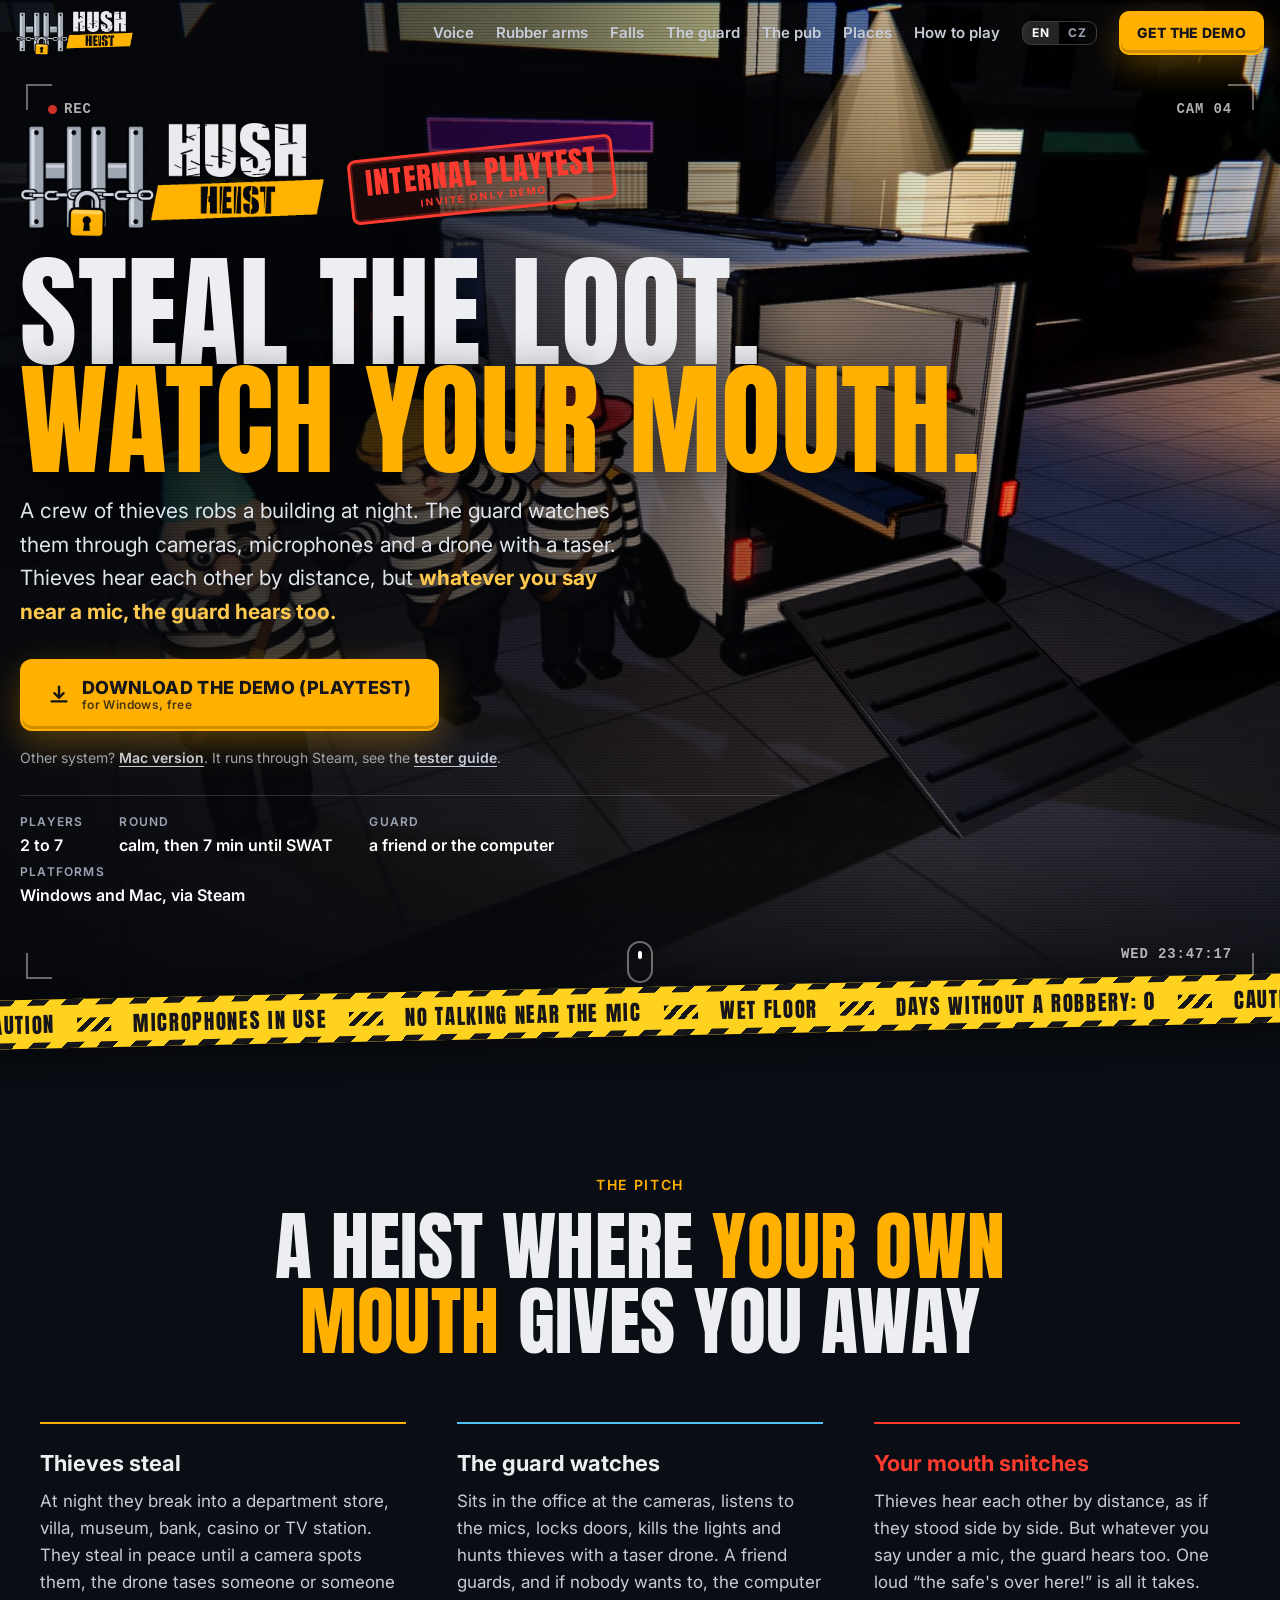
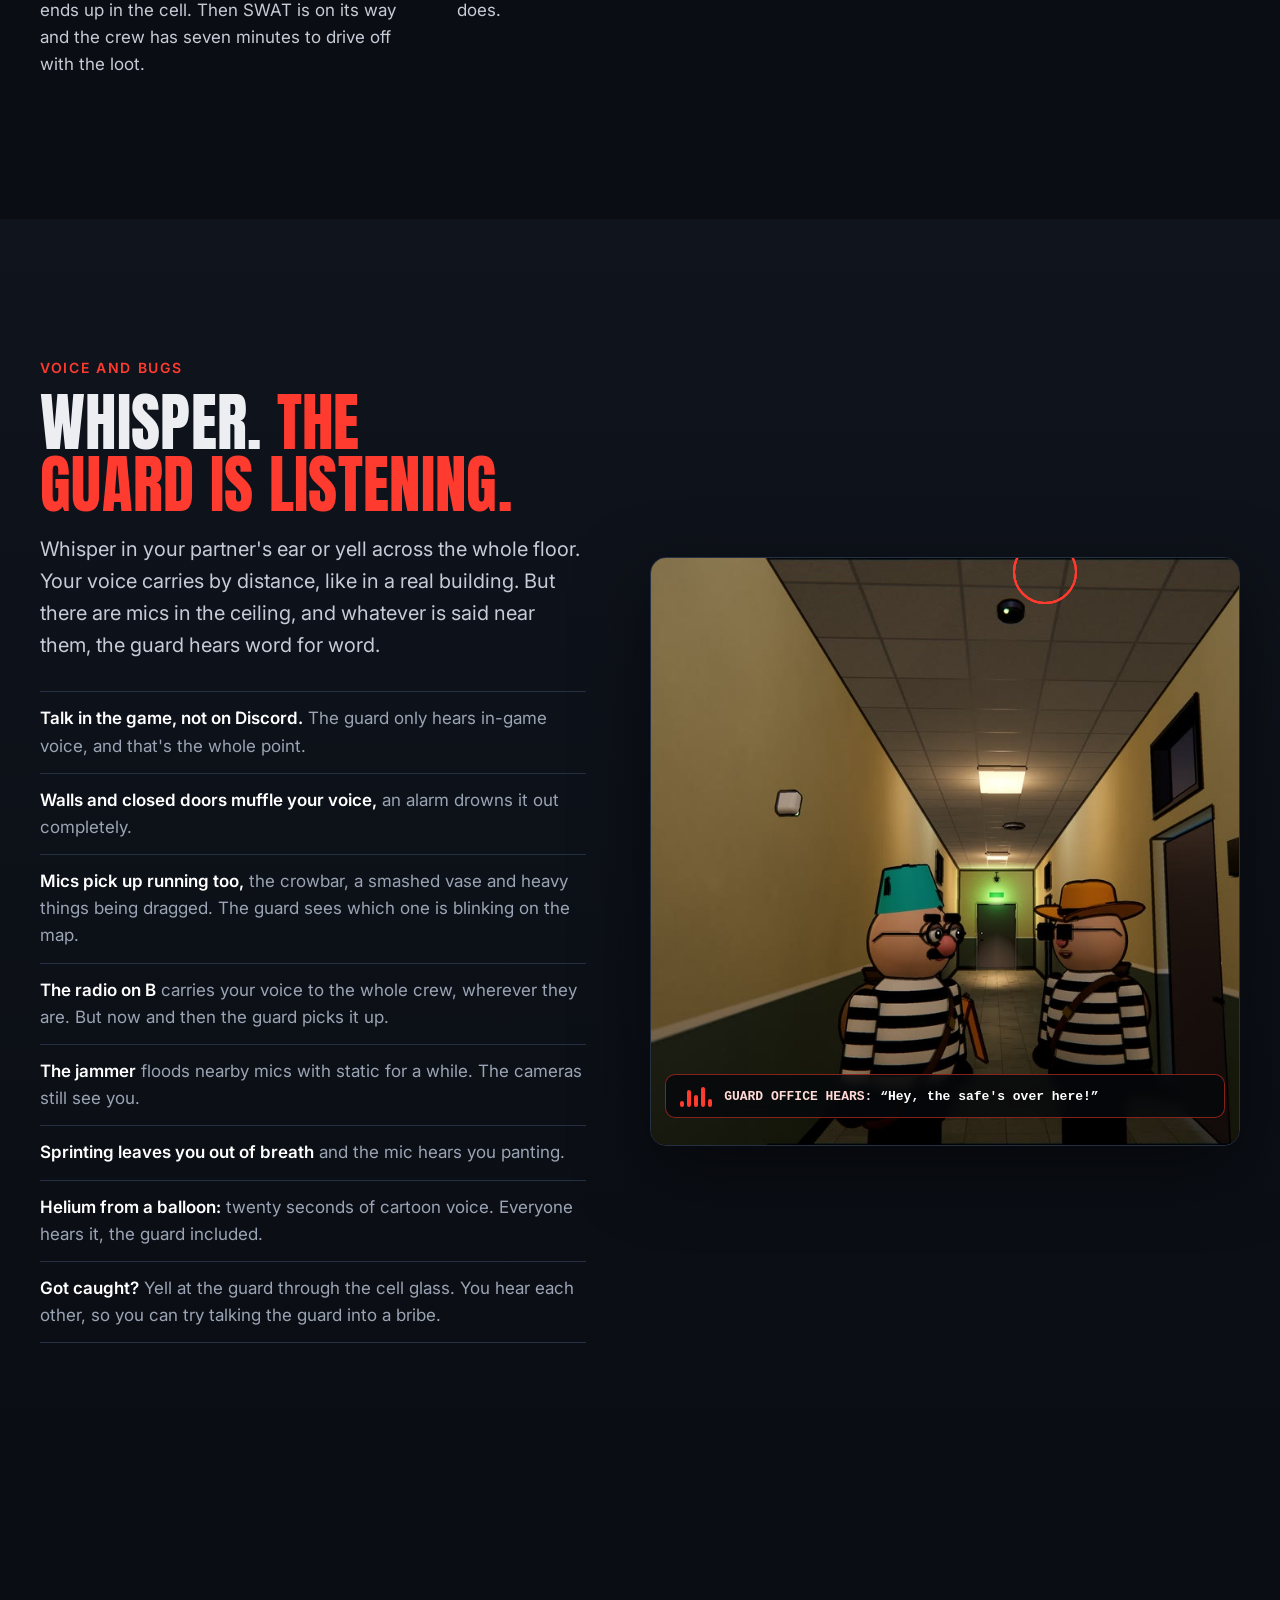
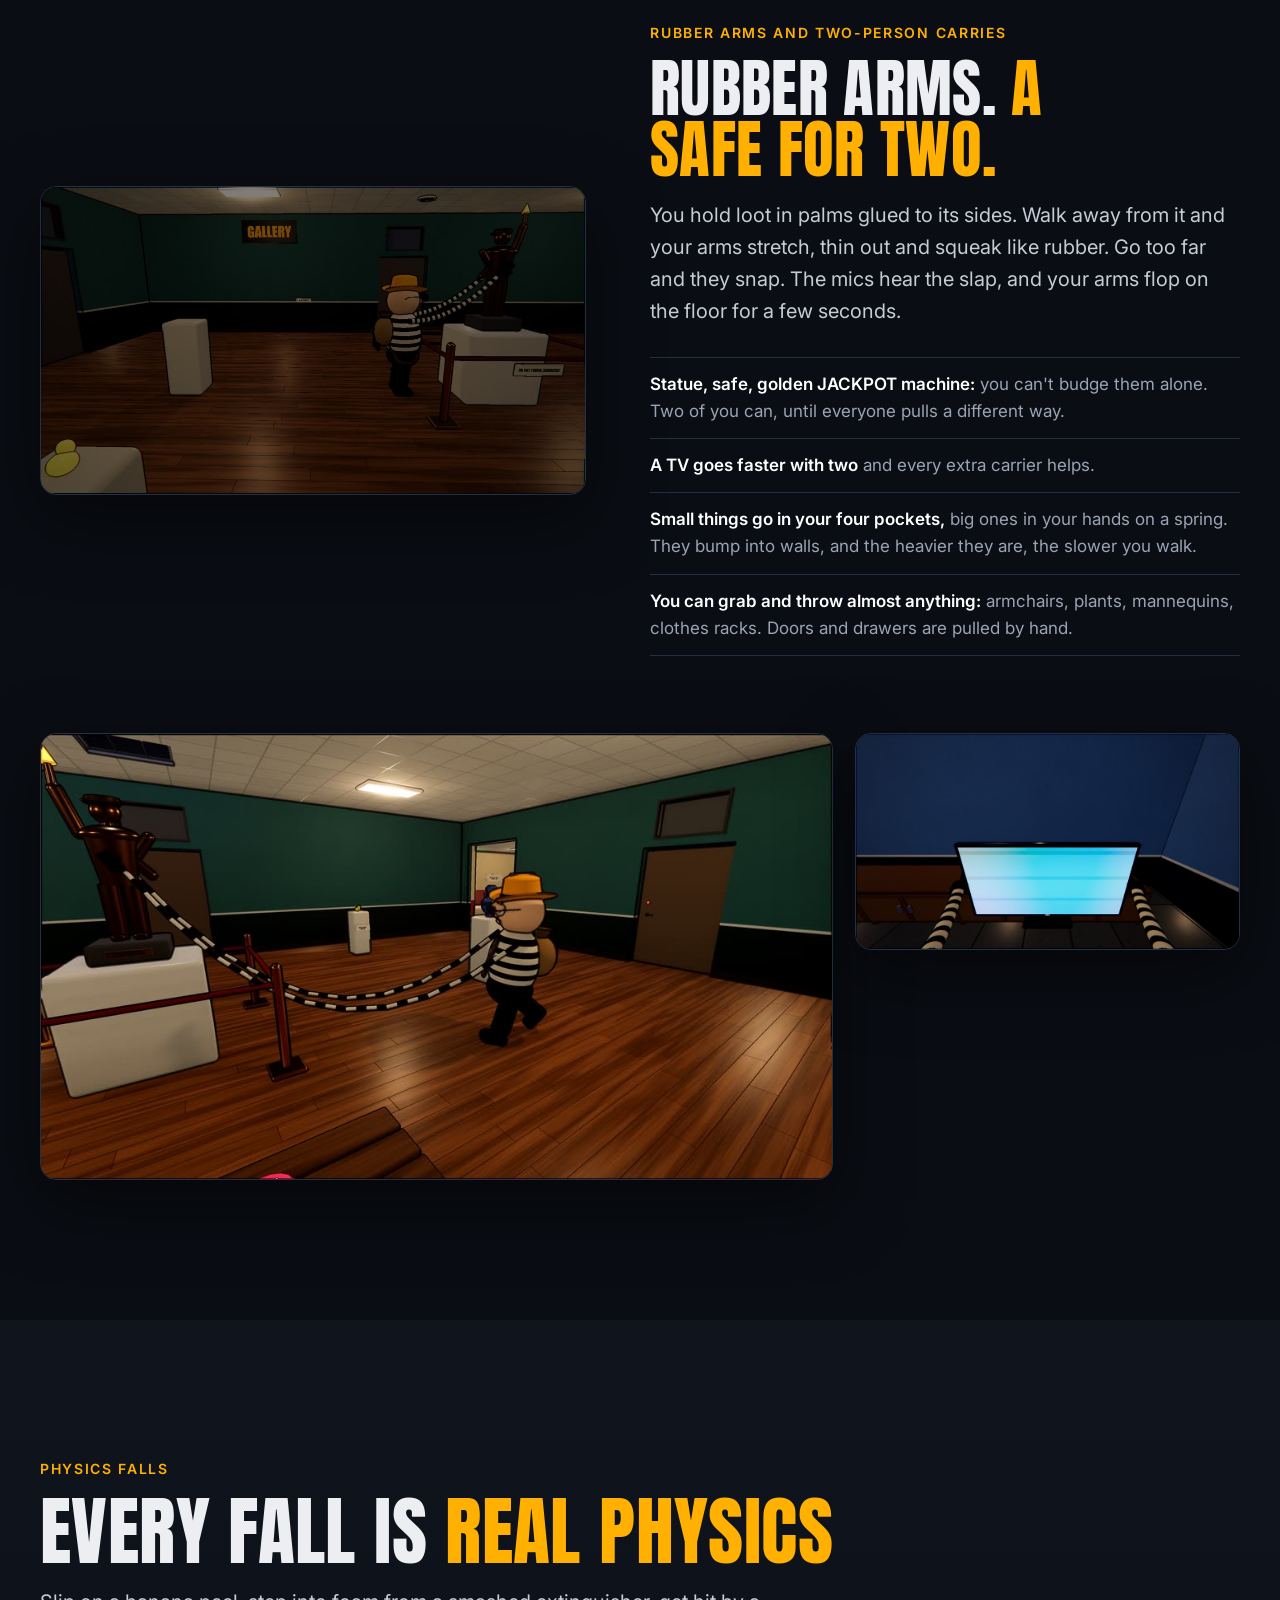
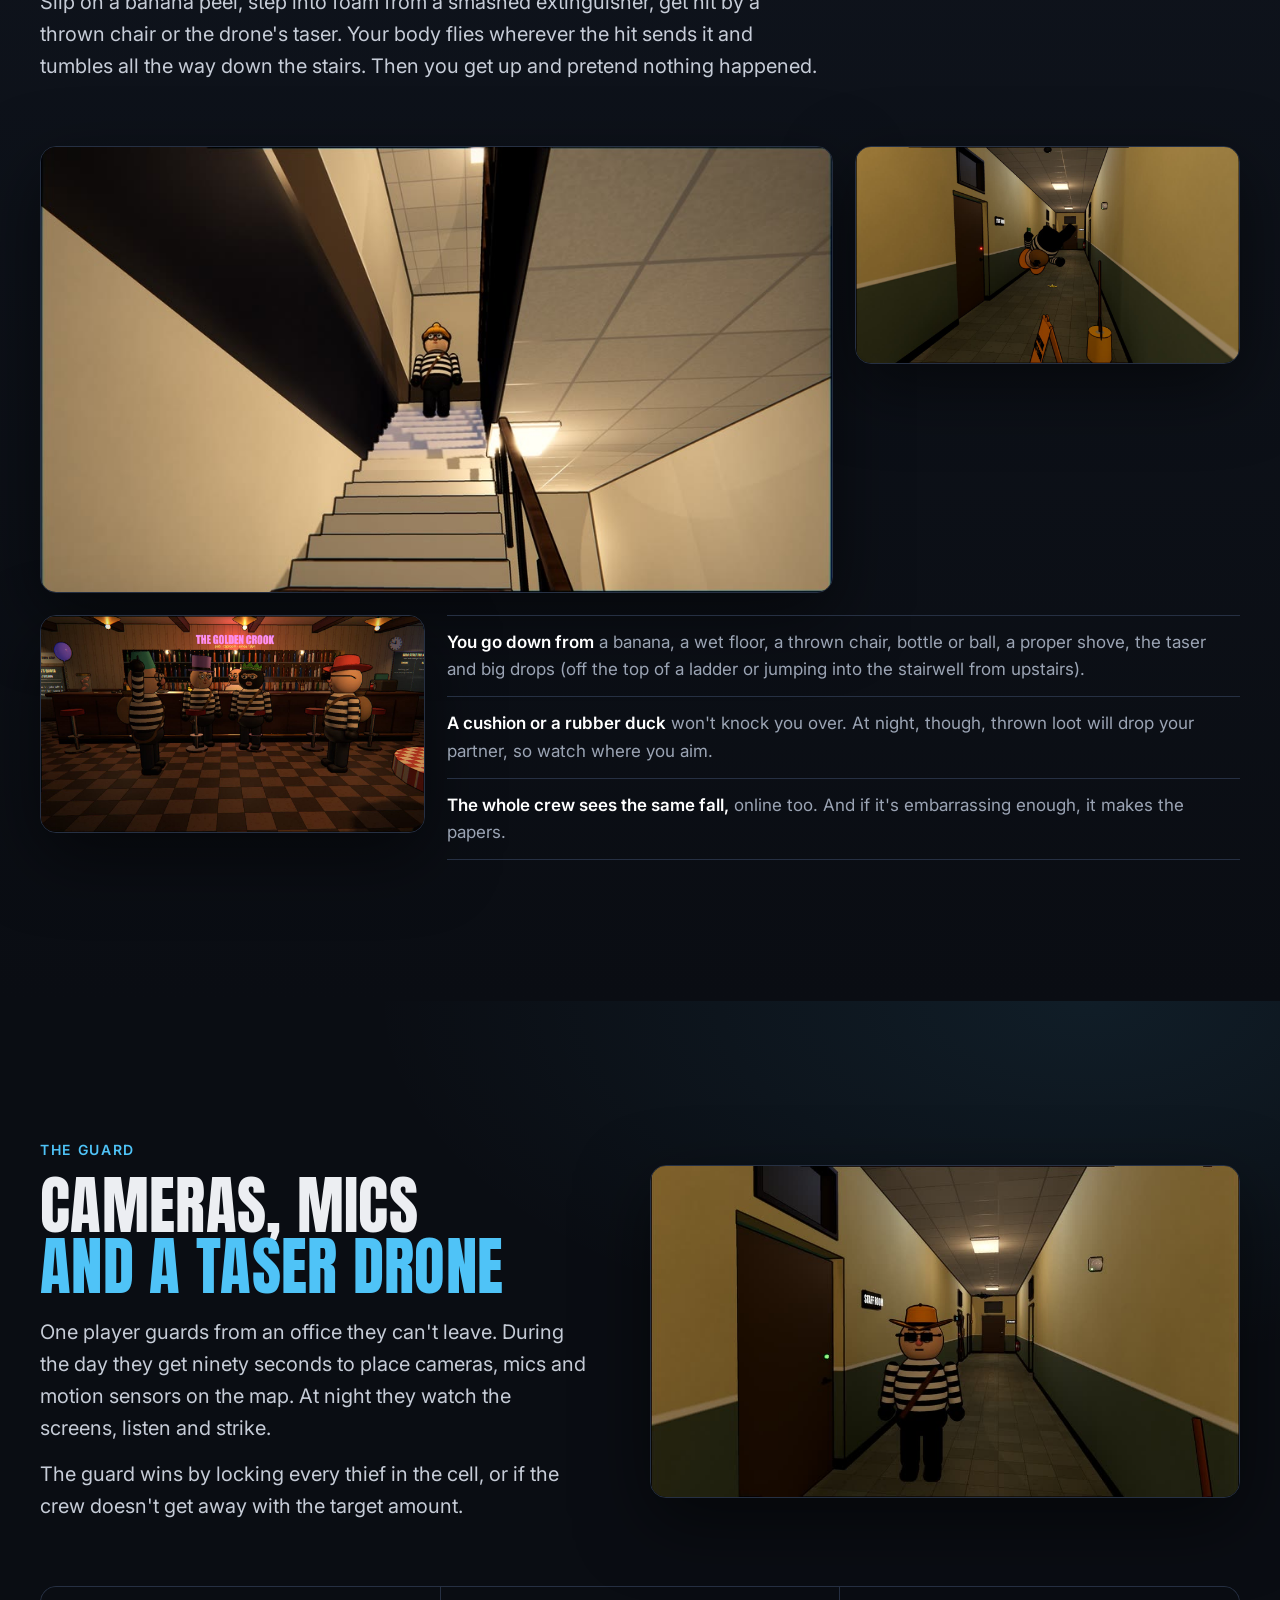
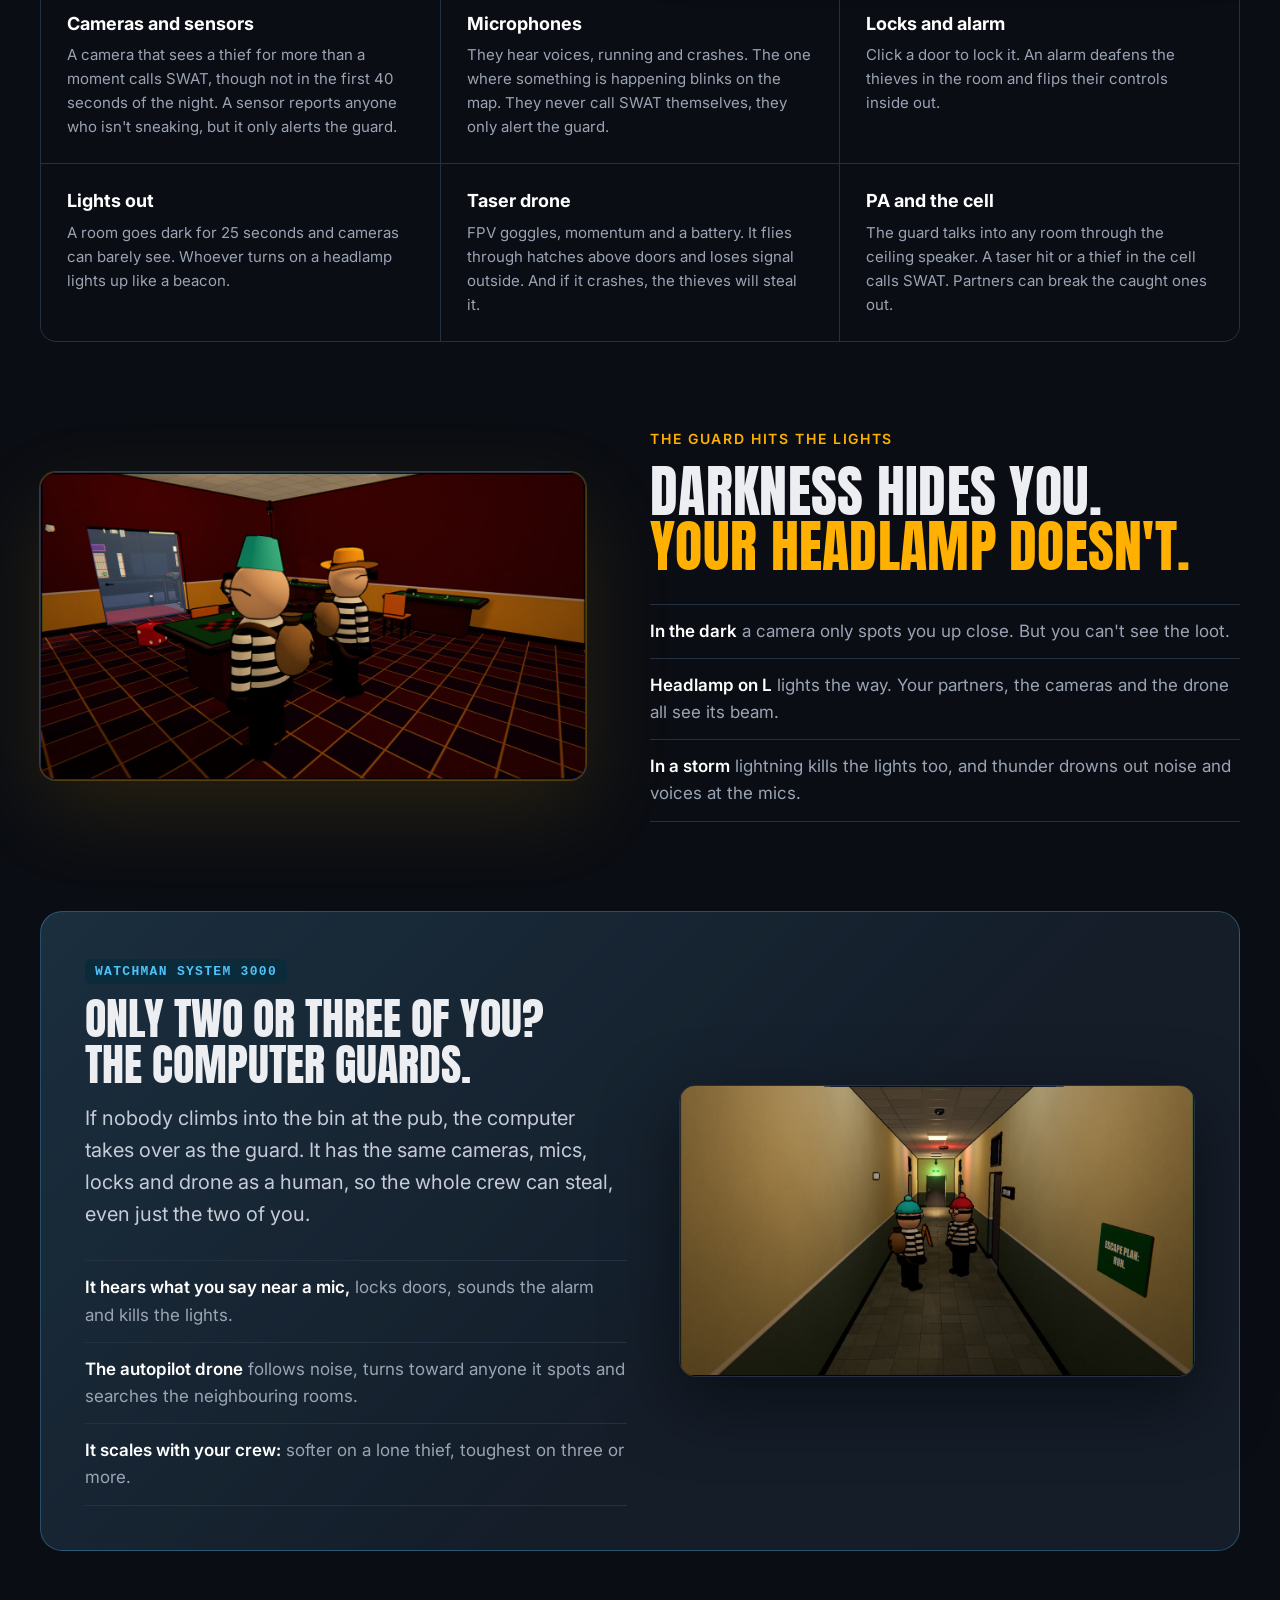
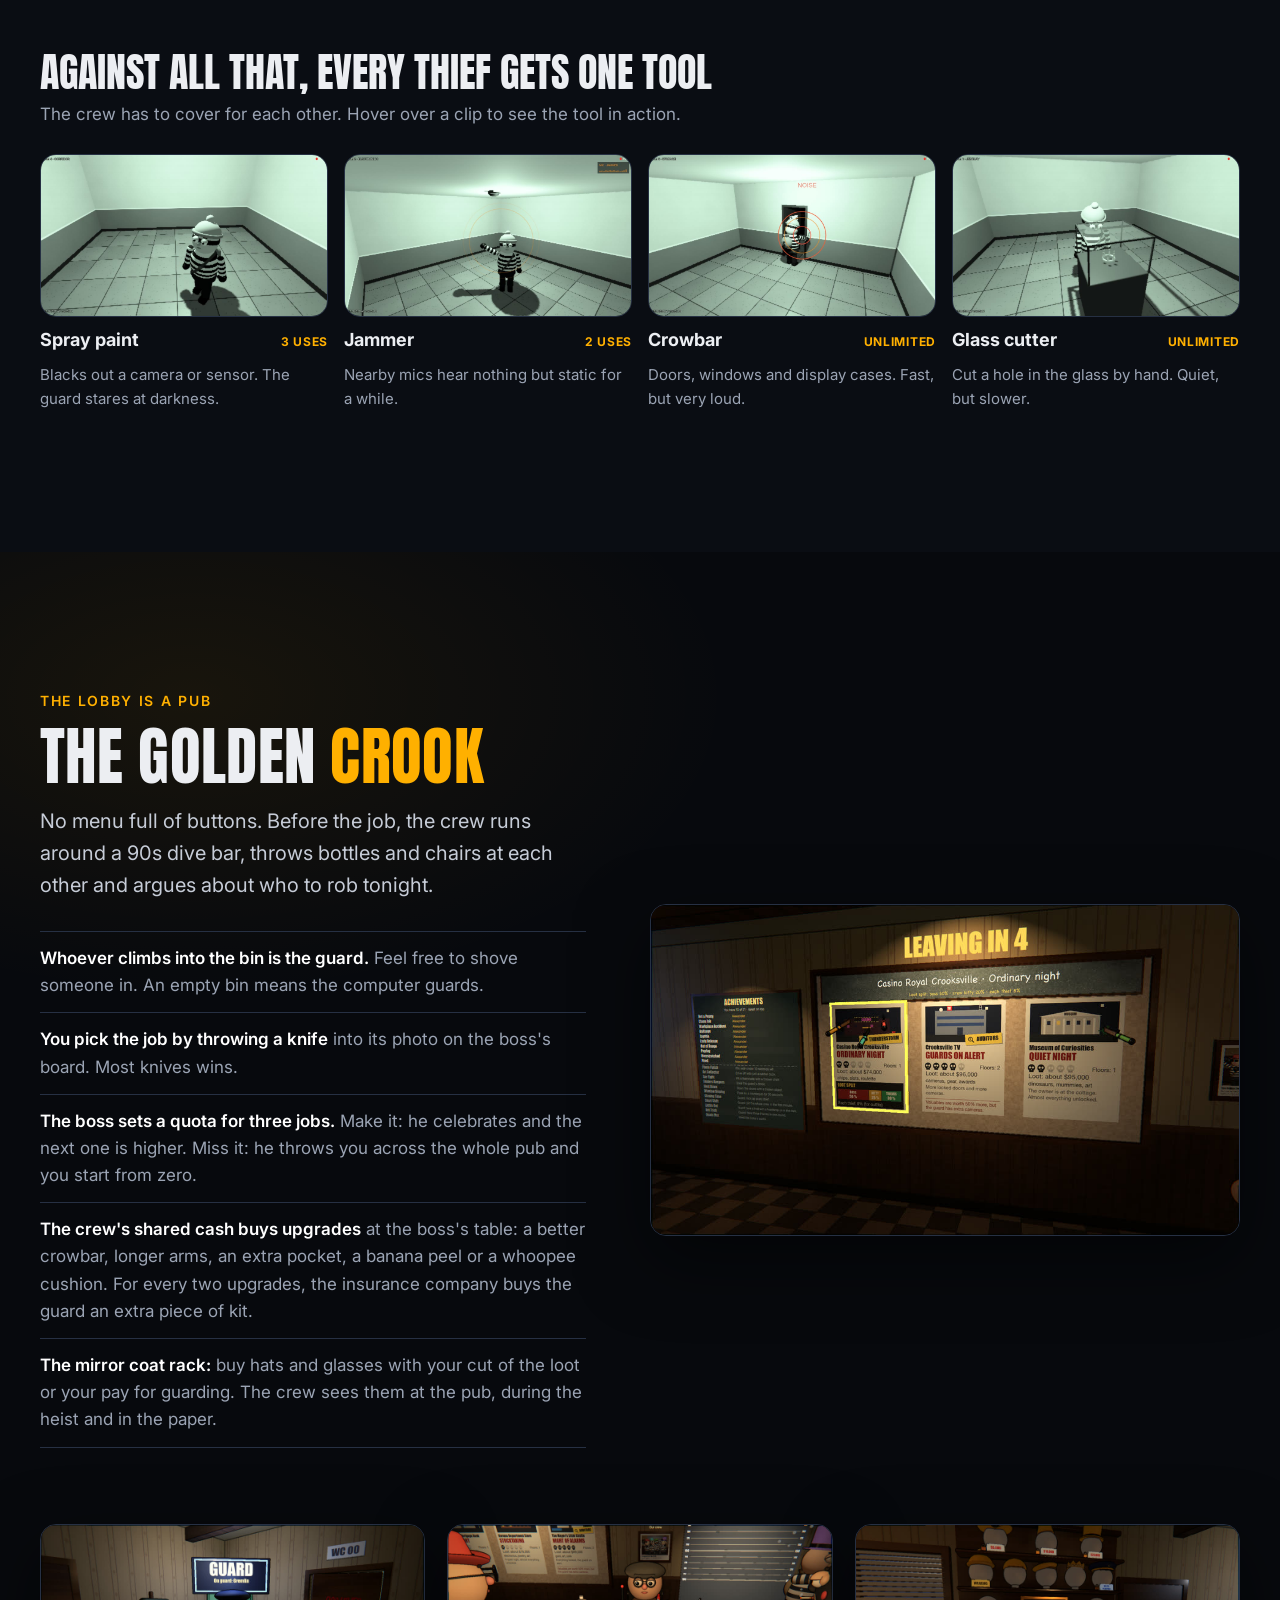
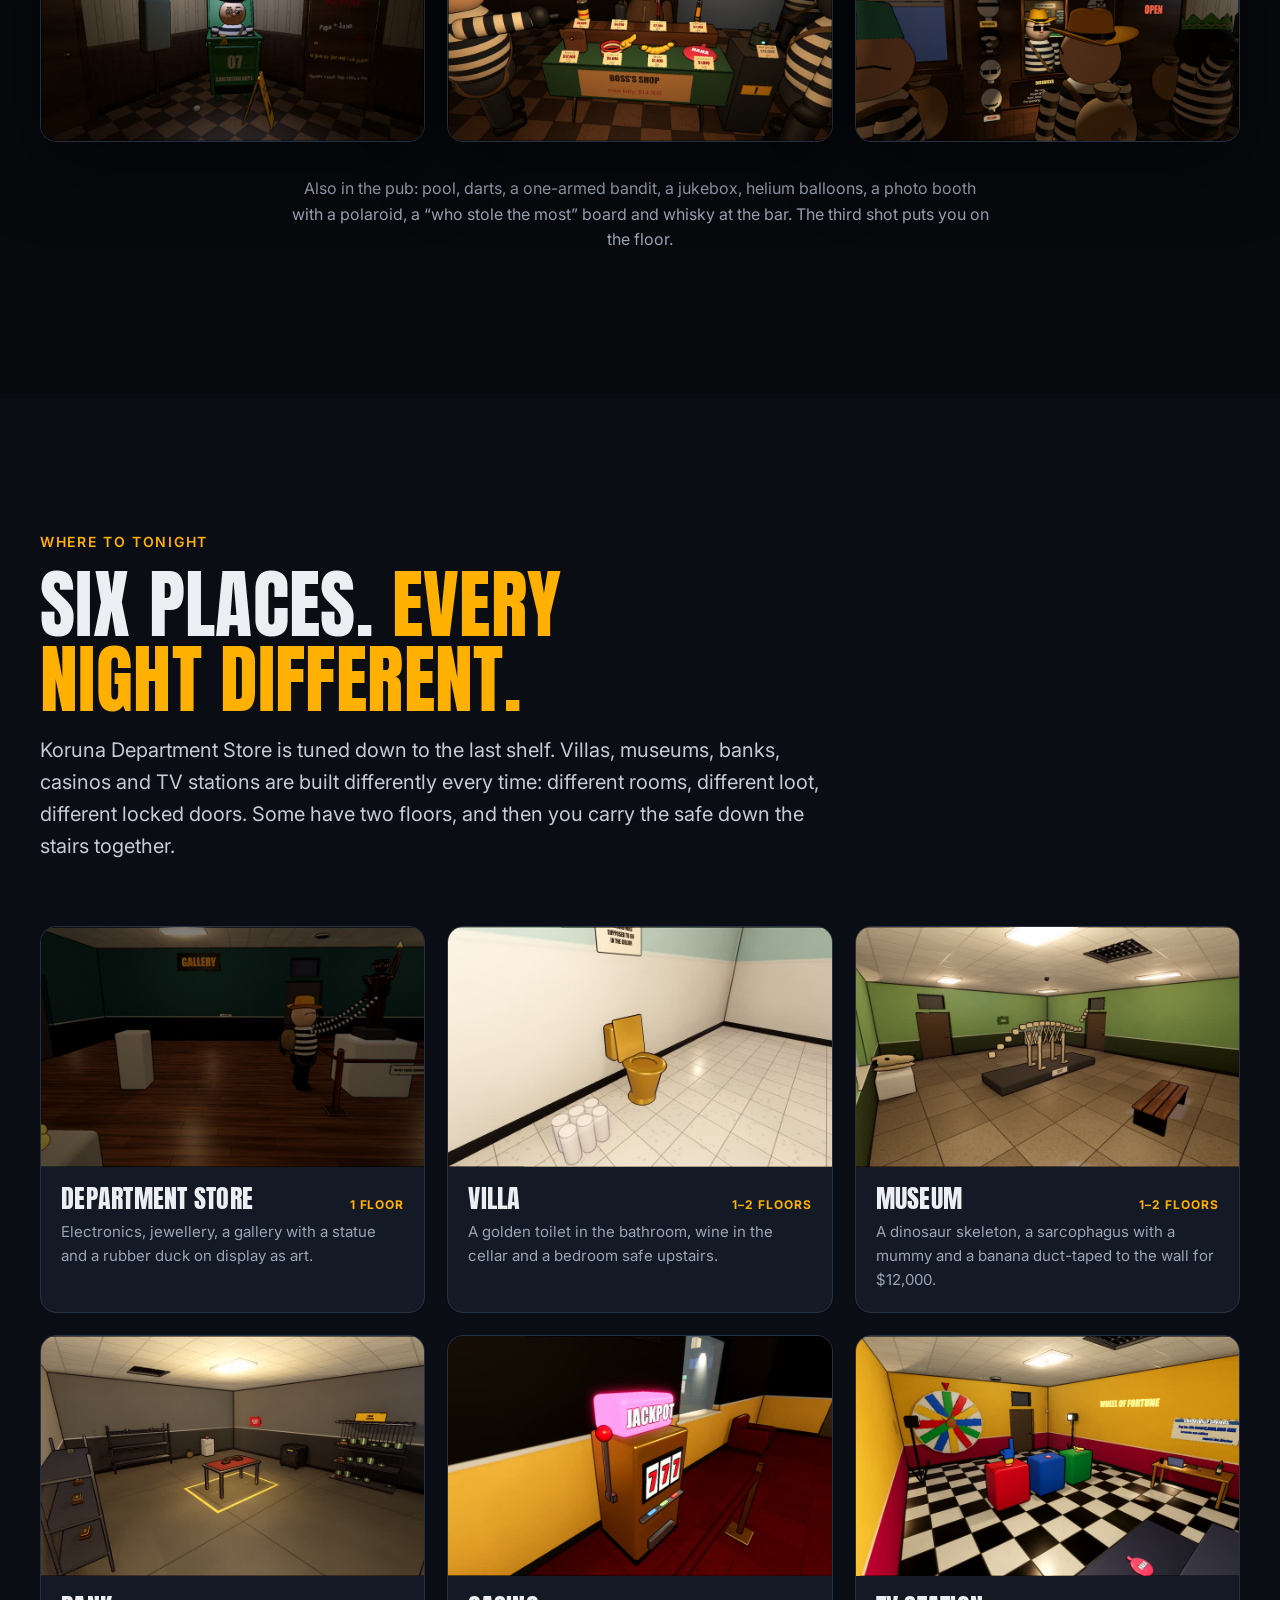
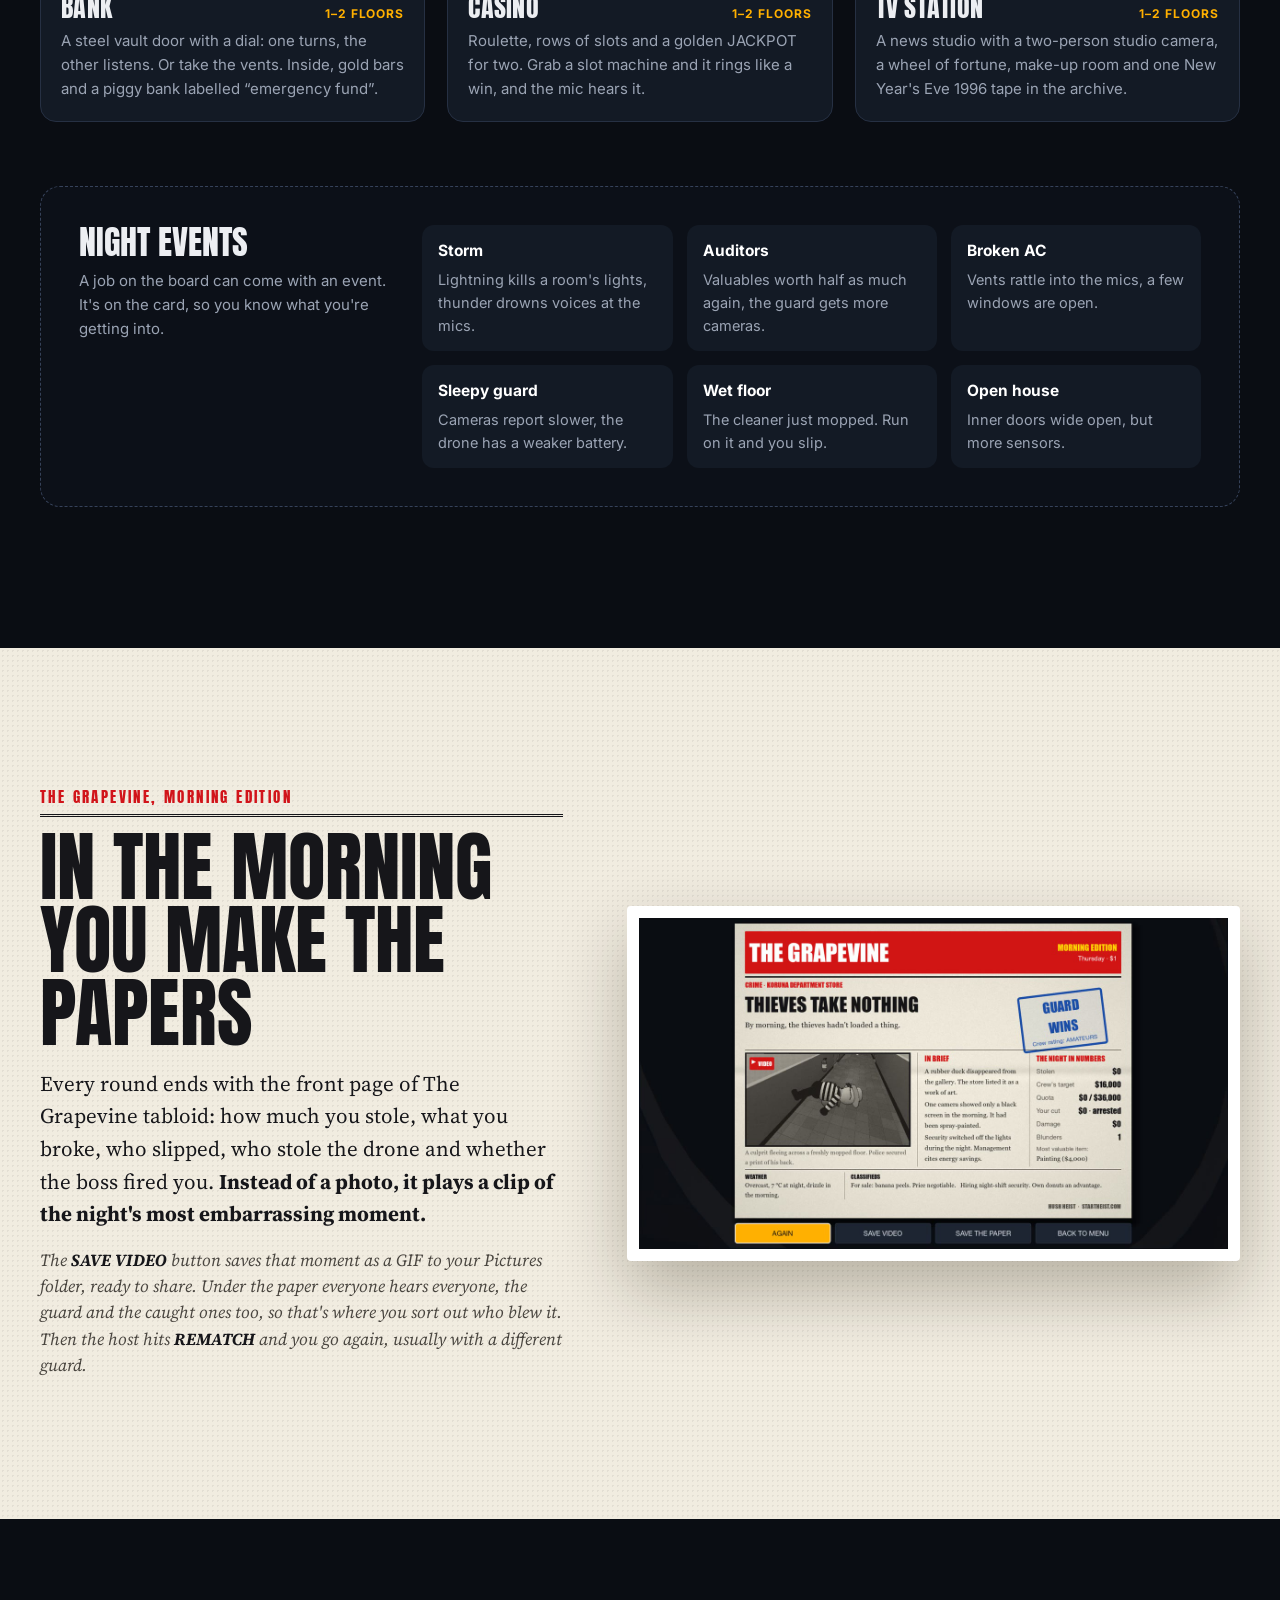
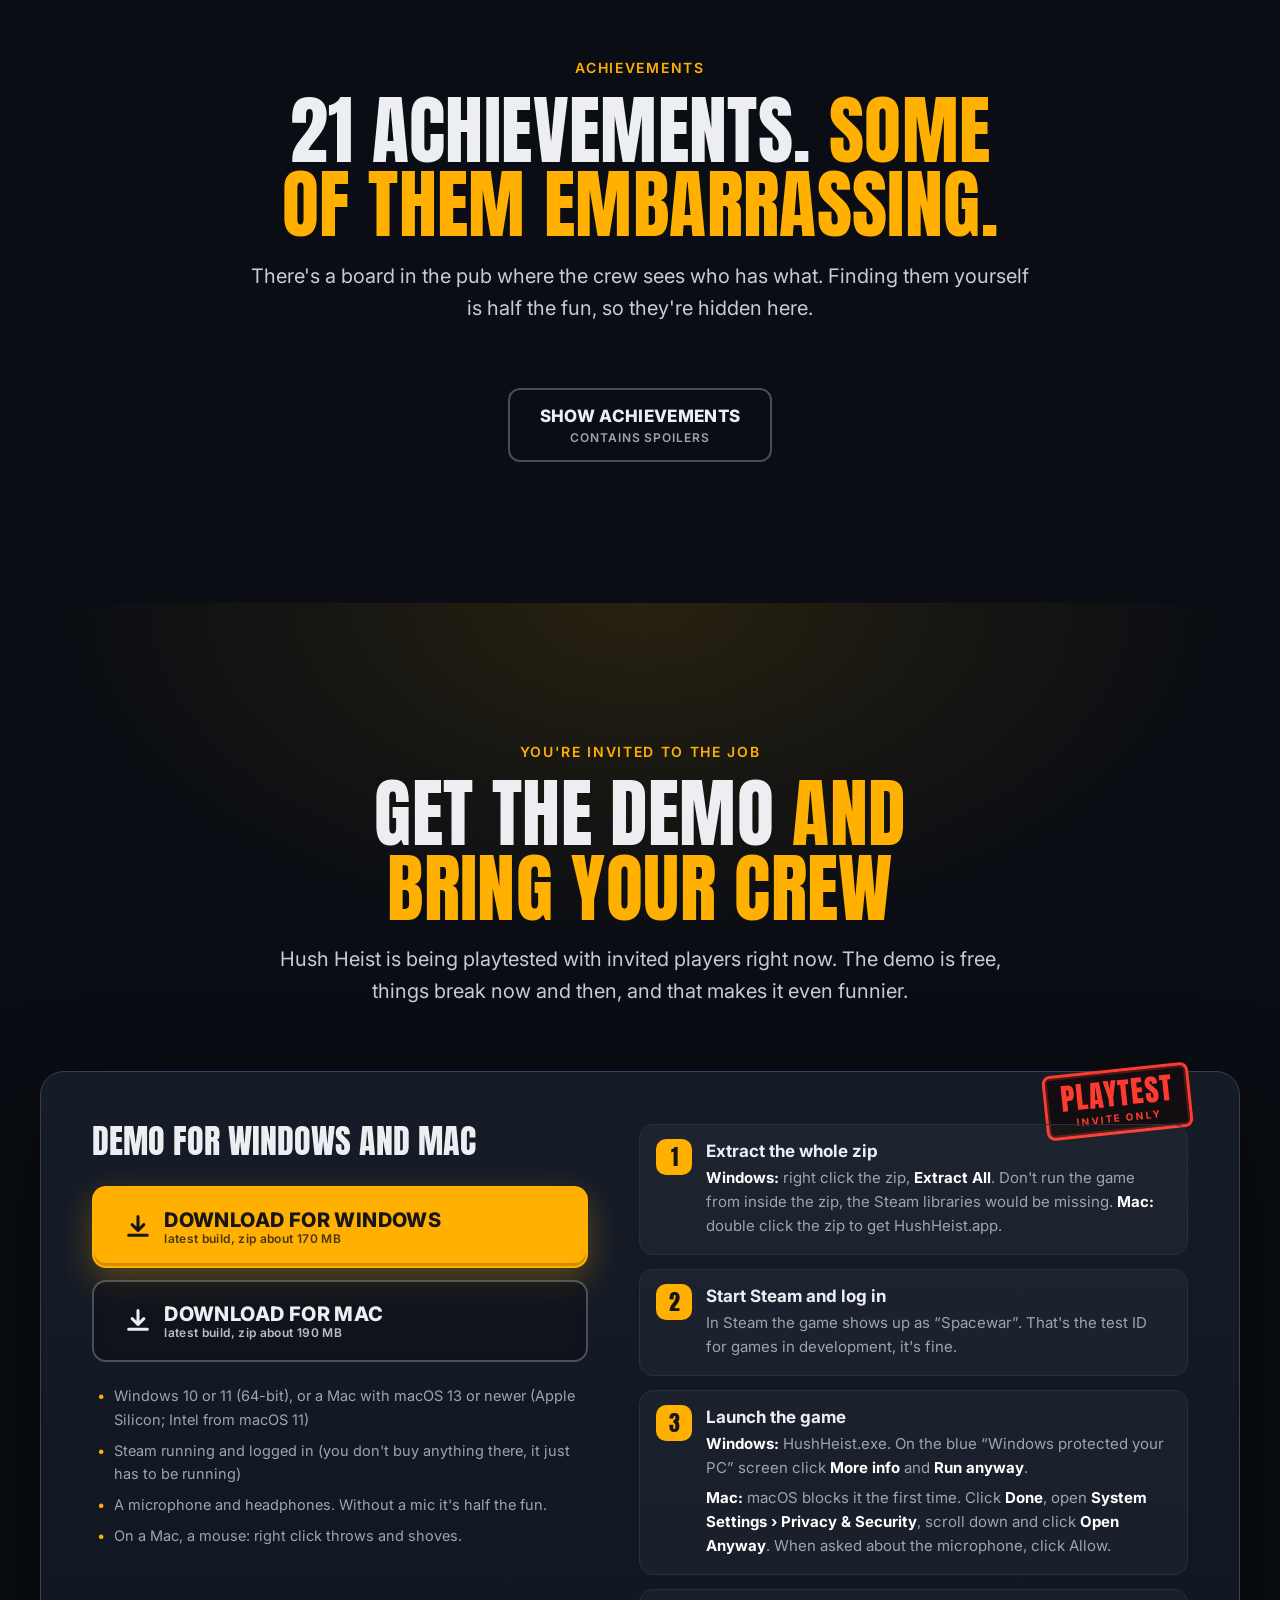
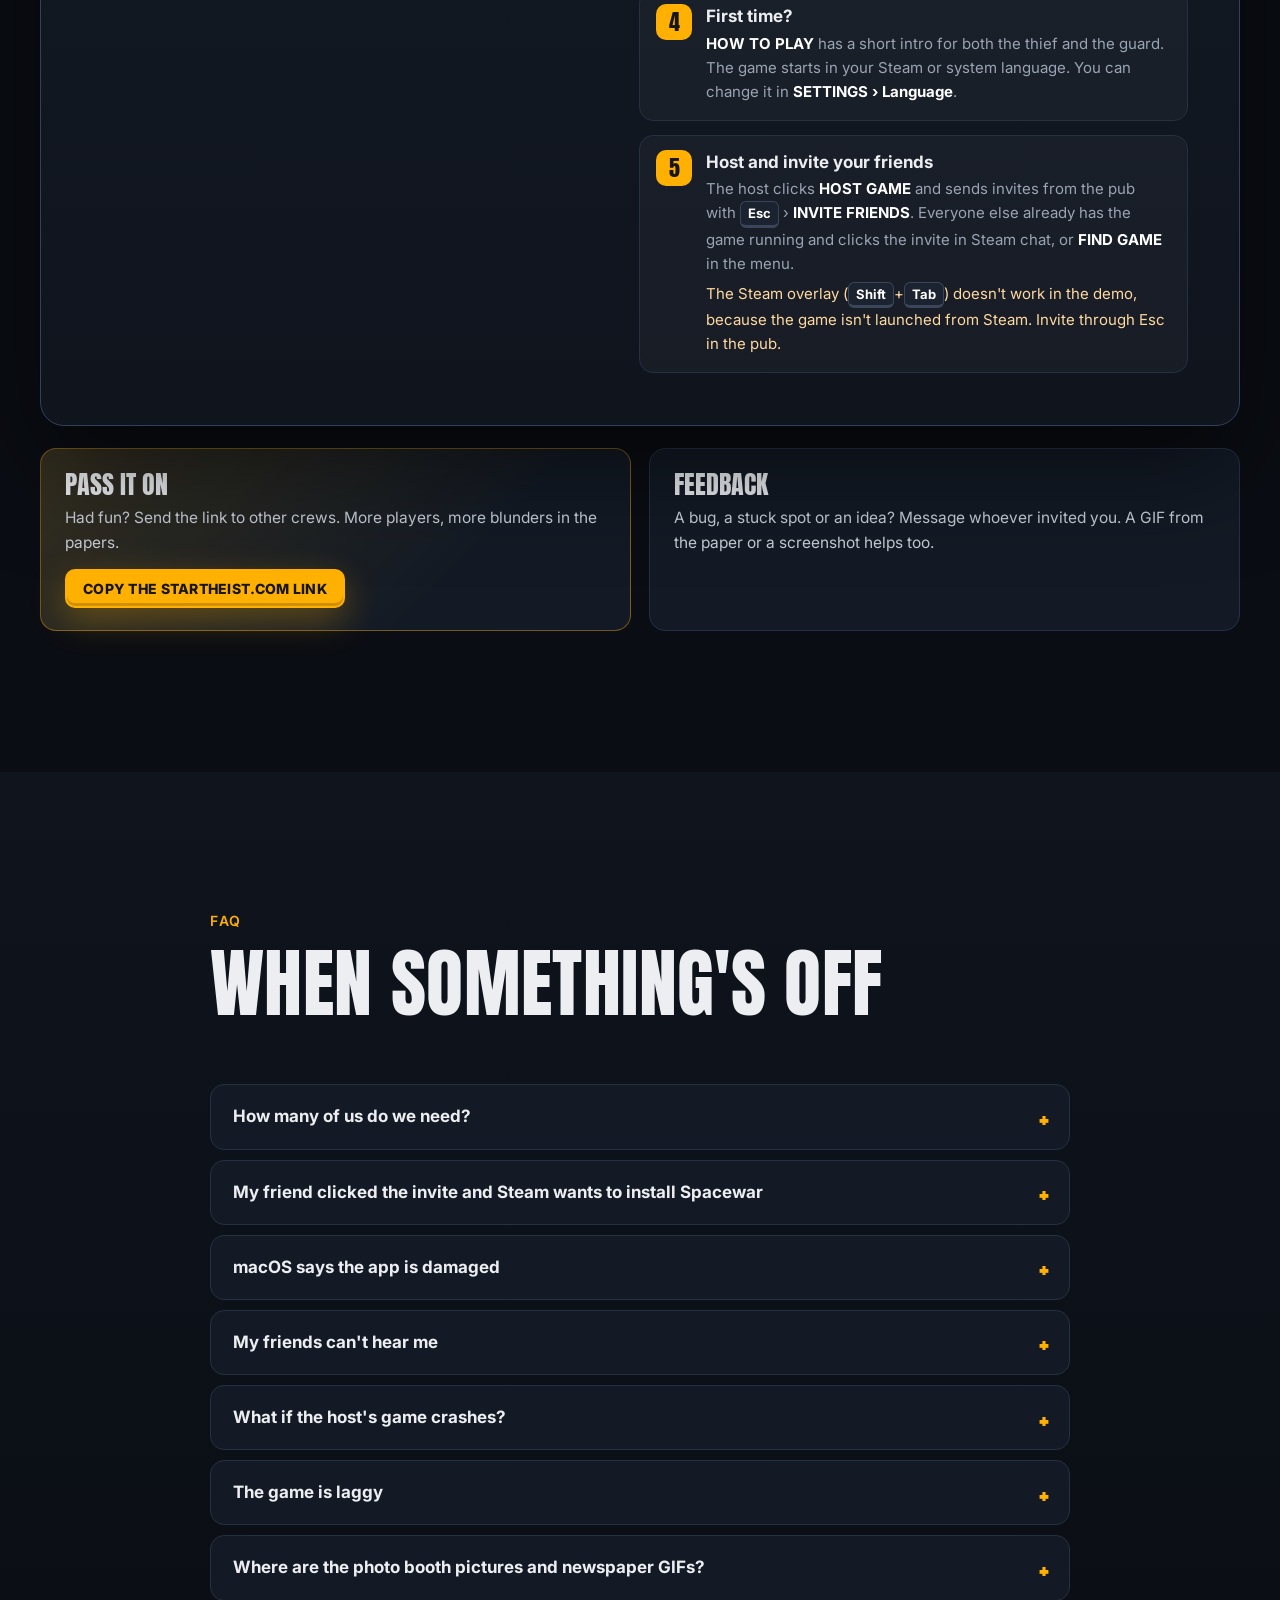
==== commit 32f755e3: "Web před Coming Soon: média z dnešní hry bez testovacích jmen, anglické varianty, pravidlo SWAT podl" ====
--- a/index.html
+++ b/index.html
@@ -37,25 +37,25 @@
 	<meta property="og:url" content="https://startheist.com/">
 	<meta property="og:title" content="Hush Heist: Ukradni lup. Hlídej si pusu.">
 	<meta property="og:description" content="Vloupačka pro 2–7 kamarádů s hlasem podle vzdálenosti, zloději proti ochrance. Vplížíte se dovnitř, lup nesete na gumových rukou, ale každé slovo u mikrofonu slyší ochranka. Demo pro Windows i Mac zdarma.">
-	<meta property="og:image" content="https://startheist.com/assets/img/share.jpg">
+	<meta property="og:image" content="https://startheist.com/assets/img/share.jpg?v=cs3">
 	<meta property="og:image:width" content="1200">
 	<meta property="og:image:height" content="630">
 	<meta property="og:locale" content="cs_CZ">
 	<meta property="og:locale:alternate" content="en_US">
 	<meta name="twitter:card" content="summary_large_image">
-	<meta name="twitter:image" content="https://startheist.com/assets/img/share.jpg">
+	<meta name="twitter:image" content="https://startheist.com/assets/img/share.jpg?v=cs3">
 	<meta property="og:site_name" content="Hush Heist">
-	<meta property="og:image:alt" content="Dva zloději šeptají pod stropním mikrofonem „PSST! TREZOR JE TADY!“ a ochranka je slyší.">
+	<meta property="og:image:alt" content="Tři zloději v pruhovaných svetrech mávají v noci u otevřené dodávky.">
 	<meta name="twitter:title" content="Hush Heist: Ukradni lup. Hlídej si pusu.">
 	<meta name="twitter:description" content="Vloupačka pro 2–7 kamarádů s hlasem podle vzdálenosti, zloději proti ochrance. Vplížíte se dovnitř, lup nesete na gumových rukou, ale každé slovo u mikrofonu slyší ochranka. Demo pro Windows i Mac zdarma.">
-	<meta name="twitter:image:alt" content="Dva zloději šeptají pod stropním mikrofonem „PSST! TREZOR JE TADY!“ a ochranka je slyší.">
-	<script type="application/ld+json">{"@context": "https://schema.org", "@type": "VideoGame", "name": "Hush Heist", "url": "https://startheist.com/", "inLanguage": "cs", "description": "Vloupačka pro 2–7 kamarádů s hlasem podle vzdálenosti, zloději proti ochrance. Vplížíte se dovnitř, lup nesete na gumových rukou, ale každé slovo u mikrofonu slyší ochranka. Demo pro Windows i Mac zdarma.", "image": "https://startheist.com/assets/img/share.jpg", "genre": ["Party", "Heist", "Asymmetric multiplayer"], "gamePlatform": ["Windows", "macOS"], "operatingSystem": "Windows, macOS", "applicationCategory": "Game", "playMode": ["MultiPlayer", "CoOp"], "numberOfPlayers": {"@type": "QuantitativeValue", "minValue": 2, "maxValue": 7}}</script>
+	<meta name="twitter:image:alt" content="Tři zloději v pruhovaných svetrech mávají v noci u otevřené dodávky.">
+	<script type="application/ld+json">{"@context": "https://schema.org", "@type": "VideoGame", "name": "Hush Heist", "url": "https://startheist.com/", "inLanguage": "cs", "description": "Vloupačka pro 2–7 kamarádů s hlasem podle vzdálenosti, zloději proti ochrance. Vplížíte se dovnitř, lup nesete na gumových rukou, ale každé slovo u mikrofonu slyší ochranka. Demo pro Windows i Mac zdarma.", "image": "https://startheist.com/assets/img/share.jpg?v=cs3", "genre": ["Party", "Heist", "Asymmetric multiplayer"], "gamePlatform": ["Windows", "macOS"], "operatingSystem": "Windows, macOS", "applicationCategory": "Game", "playMode": ["MultiPlayer", "CoOp"], "numberOfPlayers": {"@type": "QuantitativeValue", "minValue": 2, "maxValue": 7}}</script>
 
 	<link rel="preconnect" href="https://fonts.googleapis.com">
 	<link rel="preconnect" href="https://fonts.gstatic.com" crossorigin>
 	<link href="https://fonts.googleapis.com/css2?family=Anton&family=Inter:wght@400;500;600;700;800&family=Source+Serif+4:opsz,wght@8..60,400;8..60,600&display=swap" rel="stylesheet">
-	<link rel="preload" as="image" href="/assets/img/hero.jpg?v=pt1" media="(min-aspect-ratio: 3/4)">
-	<link rel="preload" as="image" href="/assets/img/hero_tall.jpg" media="(max-aspect-ratio: 3/4)">
+	<link rel="preload" as="image" href="/assets/img/hero.jpg?v=cs3" media="(min-aspect-ratio: 3/4)">
+	<link rel="preload" as="image" href="/assets/img/hero_tall.jpg?v=cs3" media="(max-aspect-ratio: 3/4)">
 	<link rel="stylesheet" href="/styles.css">
 </head>
 <body>
@@ -92,10 +92,10 @@
 		<section class="hero">
 			<div class="hero__media" aria-hidden="true">
 				<picture>
-					<source media="(max-aspect-ratio: 3/4)" srcset="/assets/img/hero_tall.jpg">
-					<img src="/assets/img/hero.jpg?v=pt1" alt="" width="1600" height="900" fetchpriority="high">
+					<source media="(max-aspect-ratio: 3/4)" srcset="/assets/img/hero_tall.jpg?v=cs3">
+					<img src="/assets/img/hero.jpg?v=cs3" alt="" width="1600" height="900" fetchpriority="high">
 				</picture>
-				<video class="hero__video" muted loop playsinline preload="none" data-wide="/assets/video/hero.mp4?v=pt1" data-tall="/assets/video/hero_tall.mp4"></video>
+				<video class="hero__video" muted loop playsinline preload="none" data-wide="/assets/video/hero.mp4?v=cs3" data-tall="/assets/video/hero_tall.mp4?v=cs3"></video>
 				<div class="hero__shade"></div>
 				<div class="scanlines"></div>
 				<div class="cctv cctv--hero">
@@ -125,7 +125,7 @@
 						<svg viewBox="0 0 24 24" aria-hidden="true"><path d="M12 20.5l-1.2-1.1C6.2 15.3 3.5 12.8 3.5 9.6A4.6 4.6 0 0 1 8.1 5c1.5 0 2.9.7 3.9 1.8A5.1 5.1 0 0 1 15.9 5a4.6 4.6 0 0 1 4.6 4.6c0 3.2-2.7 5.7-7.3 9.8z" /></svg>
 						<span class="btn__text">Přidat do přání<small>již brzy na Steamu</small></span>
 					</a>
-					<button class="btn btn--ghost btn--lg" type="button" data-trailer>
+					<button class="btn btn--ghost btn--lg" type="button" data-trailer hidden>
 						<svg viewBox="0 0 24 24" aria-hidden="true"><path d="M8 5.5v13l11-6.5z" fill="currentColor" /></svg>
 						Pusť trailer
 					</button>
@@ -160,7 +160,7 @@
 				<div class="trio">
 					<article class="trio__card trio__card--gold reveal">
 						<h3>Zloději kradou</h3>
-						<p>V noci vlezou do obchodního domu, vily, muzea, banky, kasina nebo televize. Kradou v klidu, dokud je nezahlédne kamera. Pak vyjede SWAT a parta má sedm minut, aby s lupem odjela.</p>
+						<p>V noci vlezou do obchodního domu, vily, muzea, banky, kasina nebo televize. Kradou v klidu, dokud je nezahlédne kamera, nesejme dron nebo někdo neskončí v cele. Pak vyjede SWAT a parta má sedm minut, aby s lupem odjela.</p>
 					</article>
 					<article class="trio__card trio__card--blue reveal">
 						<h3>Ochranka hlídá</h3>
@@ -171,7 +171,7 @@
 						<p>Zloději se slyší podle vzdálenosti, jako by stáli vedle sebe. Jenže co řekneš pod mikrofonem, slyší i ochranka. Stačí jedno hlasité „tady je trezor!“.</p>
 					</article>
 				</div>
-				<button class="trailer-card reveal" type="button" data-trailer aria-label="Přehrát trailer Hush Heist (minuta a půl, se zvukem)">
+				<button class="trailer-card reveal" type="button" data-trailer hidden aria-label="Přehrát trailer Hush Heist (minuta a půl, se zvukem)">
 					<img src="/assets/img/trailer.jpg?v=3" alt="" loading="lazy" width="1600" height="900">
 					<span class="trailer-card__play"><i><svg viewBox="0 0 24 24" aria-hidden="true"><path d="M6 4l15 8-15 8z" /></svg></i></span>
 					<span class="trailer-card__meta">1:30</span>
@@ -188,6 +188,7 @@
 						<h2 class="h2">Šeptej. <em class="red">Ochranka poslouchá.</em></h2>
 						<p class="lead">Šeptneš parťákovi u ucha, nebo zařveš přes celé patro. Hlas se nese podle vzdálenosti jako ve skutečné budově. Jenže ve stropě visí mikrofony a co se u nich řekne, slyší ochranka do posledního slova.</p>
 						<ul class="points points--red">
+							<li><b>Mluvte přes hru, ne přes Discord.</b> Ochranka slyší jen hlas ve hře a o ten tu jde.</li>
 							<li><b>Zdi a zavřené dveře hlas tlumí,</b> alarm ho přehluší úplně.</li>
 							<li><b>Mikrofony chytí i běh,</b> páčidlo, rozbitou vázu a tažení těžkých věcí. Ochranka na plánku vidí, který bliká.</li>
 							<li><b>Vysílačka na B</b> donese hlas celé partě, ať je kdekoli. Ochranka ji ale občas zachytí.</li>
@@ -199,7 +200,7 @@
 					</div>
 					<figure class="ev reveal">
 						<div class="ev__frame ev__frame--square">
-							<video data-src="/assets/video/talk.mp4" muted loop playsinline preload="none" data-poster="/assets/img/talk.jpg" aria-label="Dva zloději se domlouvají na chodbě přímo pod stropním mikrofonem"></video>
+							<video data-src="/assets/video/talk.mp4?v=cs3" muted loop playsinline preload="none" data-poster="/assets/img/talk.jpg?v=cs3" aria-label="Dva zloději se domlouvají na chodbě přímo pod stropním mikrofonem"></video>
 							<span class="mic" aria-hidden="true"><i></i><i></i><i></i></span>
 							<p class="heard" aria-hidden="true"><span class="heard__bars"><i></i><i></i><i></i><i></i><i></i></span><span class="heard__text">KANCELÁŘ OCHRANKY SLYŠÍ: <b>„Hele, tady je trezor!“</b></span></p>
 						</div>
@@ -225,7 +226,7 @@
 					</div>
 					<figure class="ev reveal">
 						<div class="ev__frame">
-							<video data-src="/assets/video/stretch.mp4?v=pt1" muted loop playsinline preload="none" data-poster="/assets/img/stretch.jpg?v=pt1" aria-label="Zloděj sám táhne bronzovou sochu, ruce se natahují"></video>
+							<video data-src="/assets/video/stretch.mp4?v=cs3" muted loop playsinline preload="none" data-poster="/assets/img/stretch.jpg?v=cs3" aria-label="Zloděj sám táhne bronzovou sochu, ruce se natahují"></video>
 						</div>
 					</figure>
 				</div>
@@ -237,7 +238,7 @@
 					</figure>
 					<figure class="ev reveal">
 						<div class="ev__frame">
-							<video data-src="/assets/video/carry.mp4?v=pt1" muted loop playsinline preload="none" data-poster="/assets/img/carry.jpg?v=pt1" aria-label="Zloděj z první osoby nese televizi v gumových rukou"></video>
+							<video data-src="/assets/video/carry.mp4?v=cs3" muted loop playsinline preload="none" data-poster="/assets/img/carry.jpg?v=cs3" aria-label="Zloděj z první osoby nese televizi v gumových rukou"></video>
 						</div>
 					</figure>
 				</div>
@@ -255,7 +256,7 @@
 				<div class="bento">
 					<figure class="ev ev--wide reveal">
 						<div class="ev__frame">
-							<video data-src="/assets/video/stairs.mp4" muted loop playsinline preload="none" data-poster="/assets/img/stairs.jpg" aria-label="Zloděj padá ze schodů jako hadrová panenka"></video>
+							<video data-src="/assets/video/stairs.mp4?v=cs3" muted loop playsinline preload="none" data-poster="/assets/img/stairs.jpg?v=cs3" aria-label="Zloděj padá ze schodů jako hadrová panenka"></video>
 						</div>
 					</figure>
 					<figure class="ev reveal">
@@ -265,7 +266,7 @@
 					</figure>
 					<figure class="ev reveal">
 						<div class="ev__frame">
-							<video data-src="/assets/video/knock.mp4?v=k3" muted loop playsinline preload="none" data-poster="/assets/img/knock.jpg?v=k3" aria-label="Ferda hodí po Lojzovi židli a Lojza jde k zemi"></video>
+							<video data-src="/assets/video/knock.mp4?v=cs3" muted loop playsinline preload="none" data-poster="/assets/img/knock.jpg?v=cs3" aria-label="Zloděj hodí přes hospodu židli a srazí kamaráda k zemi"></video>
 						</div>
 					</figure>
 					<div class="ev ev--wide reveal">
@@ -298,11 +299,11 @@
 				<div class="kit">
 					<article class="kit__item reveal">
 						<h3>Kamery a čidla</h3>
-						<p>Kamera, která zloděje vidí déle než chvilku, spustí poplach a zavolá SWAT. Čidlo hlásí každého, kdo se neplíží.</p>
+						<p>Kamera, která zloděje vidí déle než chvilku, zavolá SWAT. Prvních 40 vteřin noci ale ne. Čidlo hlásí každého, kdo se neplíží, ochranka dostane jen poplach.</p>
 					</article>
 					<article class="kit__item reveal">
 						<h3>Mikrofony</h3>
-						<p>Slyší hlas, běh i rány. Na plánku bliká ten, u kterého se zrovna něco děje.</p>
+						<p>Slyší hlas, běh i rány. Na plánku bliká ten, u kterého se něco děje. SWAT samy nevolají, jen dají ochraně poplach.</p>
 					</article>
 					<article class="kit__item reveal">
 						<h3>Zámky a alarm</h3>
@@ -318,7 +319,7 @@
 					</article>
 					<article class="kit__item reveal">
 						<h3>Rozhlas a cela</h3>
-						<p>Ochranka mluví do vybrané místnosti z reproduktoru ve stropě. Chycení sedí v cele a parťáci je můžou vysvobodit.</p>
+						<p>Ochranka mluví do vybrané místnosti z reproduktoru ve stropě. SWAT přivolá i výboj z dronu nebo zloděj v cele. Parťáci můžou chycené z cely vysvobodit.</p>
 					</article>
 				</div>
 
@@ -334,7 +335,7 @@
 					</div>
 					<figure class="ev reveal">
 						<div class="ev__frame ev__frame--glow">
-							<video data-src="/assets/video/dark.mp4" muted loop playsinline preload="none" data-poster="/assets/img/dark.jpg" aria-label="Ochranka zhasne hernu kasina a dva zloději rozsvítí čelovky"></video>
+							<video data-src="/assets/video/dark.mp4?v=cs3" muted loop playsinline preload="none" data-poster="/assets/img/dark.jpg?v=cs3" aria-label="Ochranka zhasne hernu kasina a dva zloději rozsvítí čelovky"></video>
 						</div>
 					</figure>
 				</div>
@@ -352,7 +353,7 @@
 					</div>
 					<figure class="ev">
 						<div class="ev__frame">
-							<video data-src="/assets/video/auto_drone.mp4" muted loop playsinline preload="none" data-poster="/assets/img/auto_drone.jpg" aria-label="Dron ochranky počítačem přiletí chodbou a omráčí zloděje"></video>
+							<video data-src="/assets/video/auto_drone.mp4?v=cs3" muted loop playsinline preload="none" data-poster="/assets/img/auto_drone.jpg?v=cs3" aria-label="Dron ochranky počítačem přiletí chodbou a omráčí zloděje"></video>
 						</div>
 					</figure>
 				</div>
@@ -361,22 +362,22 @@
 				<p class="reveal">Parta se musí doplňovat. Najeď na záznam a uvidíš nástroj v akci.</p>
 				<div class="tools">
 					<article class="tool reveal">
-						<div class="ev__frame"><video data-src="/assets/video/tool_spray.mp4" muted loop playsinline preload="none" data-poster="/assets/img/tool_spray.jpg" aria-label="Sprej zastříká kameru"></video></div>
+						<div class="ev__frame"><video data-src="/assets/video/tool_spray.mp4?v=cs3" muted loop playsinline preload="none" data-poster="/assets/img/tool_spray.jpg?v=cs3" aria-label="Sprej zastříká kameru"></video></div>
 						<h3>Sprej <span>3× použití</span></h3>
 						<p>Kameru nebo čidlo zastříkáš načerno. Ochranka kouká do tmy.</p>
 					</article>
 					<article class="tool reveal">
-						<div class="ev__frame"><video data-src="/assets/video/tool_jammer.mp4" muted loop playsinline preload="none" data-poster="/assets/img/tool_jammer.jpg" aria-label="Rušička umlčí mikrofon"></video></div>
+						<div class="ev__frame"><video data-src="/assets/video/tool_jammer.mp4?v=cs3" muted loop playsinline preload="none" data-poster="/assets/img/tool_jammer.jpg?v=cs3" aria-label="Rušička umlčí mikrofon"></video></div>
 						<h3>Rušička <span>2× použití</span></h3>
 						<p>Mikrofony v okolí chvíli slyší jen šum.</p>
 					</article>
 					<article class="tool reveal">
-						<div class="ev__frame"><video data-src="/assets/video/tool_crowbar.mp4" muted loop playsinline preload="none" data-poster="/assets/img/tool_crowbar.jpg" aria-label="Páčidlo vypáčí dveře"></video></div>
+						<div class="ev__frame"><video data-src="/assets/video/tool_crowbar.mp4?v=cs3" muted loop playsinline preload="none" data-poster="/assets/img/tool_crowbar.jpg?v=cs3" aria-label="Páčidlo vypáčí dveře"></video></div>
 						<h3>Páčidlo <span>bez omezení</span></h3>
 						<p>Dveře, okno i vitrína. Rychle, ale hodně nahlas.</p>
 					</article>
 					<article class="tool reveal">
-						<div class="ev__frame"><video data-src="/assets/video/tool_cutter.mp4" muted loop playsinline preload="none" data-poster="/assets/img/tool_cutter.jpg" aria-label="Řezák vyřízne sklo vitríny"></video></div>
+						<div class="ev__frame"><video data-src="/assets/video/tool_cutter.mp4?v=cs3" muted loop playsinline preload="none" data-poster="/assets/img/tool_cutter.jpg?v=cs3" aria-label="Řezák vyřízne sklo vitríny"></video></div>
 						<h3>Řezák na sklo <span>bez omezení</span></h3>
 						<p>Ručně vyřízneš díru do skla. Potichu, ale déle.</p>
 					</article>
@@ -402,22 +403,22 @@
 					</div>
 					<figure class="ev reveal">
 						<div class="ev__frame">
-							<img src="/assets/img/sm/pub_board.jpg" alt="Nástěnka se třemi akcemi, noční událostí a zapíchnutými noži" loading="lazy" width="960" height="540">
+							<img src="/assets/img/sm/pub_board.jpg?v=cs3" alt="Nástěnka se třemi akcemi, noční událostí a zapíchnutými noži" loading="lazy" width="960" height="540">
 						</div>
 					</figure>
 				</div>
 				<div class="bento" style="margin-top:clamp(44px,6vw,80px)">
 					<figure class="ev reveal">
-						<div class="ev__frame"><img src="/assets/img/sm/pub_bin.jpg" alt="Hráč s čepicí ochranky sedí v popelnici, nad ním svítící cedule OCHRANKA" loading="lazy" width="960" height="540"></div>
-					</figure>
-					<figure class="ev reveal">
-						<div class="ev__frame"><img src="/assets/img/sm/boss_shop.jpg" alt="Šéfův obchod: stolek se zbožím a cenovkami, za ním šéf" loading="lazy" width="960" height="540"></div>
-					</figure>
-					<figure class="ev reveal">
-						<div class="ev__frame"><img src="/assets/img/sm/pub_wardrobe.jpg" alt="Zloděj v kovbojském klobouku a slunečních brýlích u věšáku se zrcadlem" loading="lazy" width="960" height="540"></div>
-					</figure>
-				</div>
-				<p class="aside reveal">A dál v hospodě: kulečník, šipky, jednoruký bandita, jukebox, balónky s heliem, fotokoutek s polaroidem a na baru whisky. Po třetím panáku jdeš k zemi.</p>
+						<div class="ev__frame"><img src="/assets/img/sm/pub_bin.jpg?v=cs3" alt="Hráč s čepicí ochranky sedí v popelnici, nad ním svítící cedule OCHRANKA" loading="lazy" width="960" height="540"></div>
+					</figure>
+					<figure class="ev reveal">
+						<div class="ev__frame"><img src="/assets/img/sm/boss_shop.jpg?v=cs3" alt="Šéfův obchod: stolek se zbožím a cenovkami, za ním šéf" loading="lazy" width="960" height="540"></div>
+					</figure>
+					<figure class="ev reveal">
+						<div class="ev__frame"><img src="/assets/img/sm/pub_wardrobe.jpg?v=cs3" alt="Zloděj v kovbojském klobouku a slunečních brýlích u věšáku se zrcadlem" loading="lazy" width="960" height="540"></div>
+					</figure>
+				</div>
+				<p class="aside reveal">A dál v hospodě: kulečník, šipky, jednoruký bandita, jukebox, balónky s heliem, fotokoutek s polaroidem, tabule „kdo ukradl nejvíc“ a na baru whisky. Po třetím panáku jdeš k zemi.</p>
 			</div>
 		</section>
 
@@ -431,7 +432,7 @@
 				</div>
 				<div class="places">
 					<article class="place reveal">
-						<img src="/assets/img/stretch.jpg?v=pt1" alt="Galerie obchodního domu s bronzovou sochou" loading="lazy" width="960" height="540">
+						<img src="/assets/img/stretch.jpg?v=cs3" alt="Galerie obchodního domu s bronzovou sochou" loading="lazy" width="960" height="540">
 						<div class="place__body">
 							<h3>Obchodní dům <span>1 patro</span></h3>
 							<p>Elektronika, klenoty, galerie se sochou a gumová kachna vystavená jako umění.</p>
@@ -497,10 +498,10 @@
 					<p class="news__mast">Šeptanda, ranní vydání</p>
 					<h2 class="news__title">Ráno o vás píšou noviny</h2>
 					<p class="news__lead">Každé kolo končí titulní stranou bulváru Šeptanda: kolik jste ukradli, co jste rozbili, kdo uklouzl, kdo ukradl dron a jestli vás nevyhodil šéf. <b>Místo fotky běží video nejtrapnějšího momentu noci.</b></p>
-					<p class="news__note">Tlačítko <b>ULOŽIT VIDEO</b> uloží ten trapas jako GIF do Obrázků, rovnou ke sdílení. Pak hostitel klikne na <b>ODVETA</b> a jede se znovu, většinou s jinou ochrankou.</p>
+					<p class="news__note">Tlačítko <b>ULOŽIT VIDEO</b> uloží ten trapas jako GIF do Obrázků, rovnou ke sdílení. Pod novinami se slyší všichni se všemi, ochranka i chycení, takže se tam probere, kdo to pokazil. Pak hostitel klikne na <b>ODVETA</b> a jede se znovu, většinou s jinou ochrankou.</p>
 				</div>
 				<figure class="news__paper reveal">
-					<video data-src="/assets/video/news.mp4" muted loop playsinline preload="none" data-poster="/assets/img/news.jpg" aria-label="Titulní strana Šeptandy s videem trapasu"></video>
+					<video data-src="/assets/video/news.mp4?v=cs3" muted loop playsinline preload="none" data-poster="/assets/img/news.jpg?v=cs3" aria-label="Titulní strana Šeptandy s videem trapasu"></video>
 				</figure>
 			</div>
 		</section>
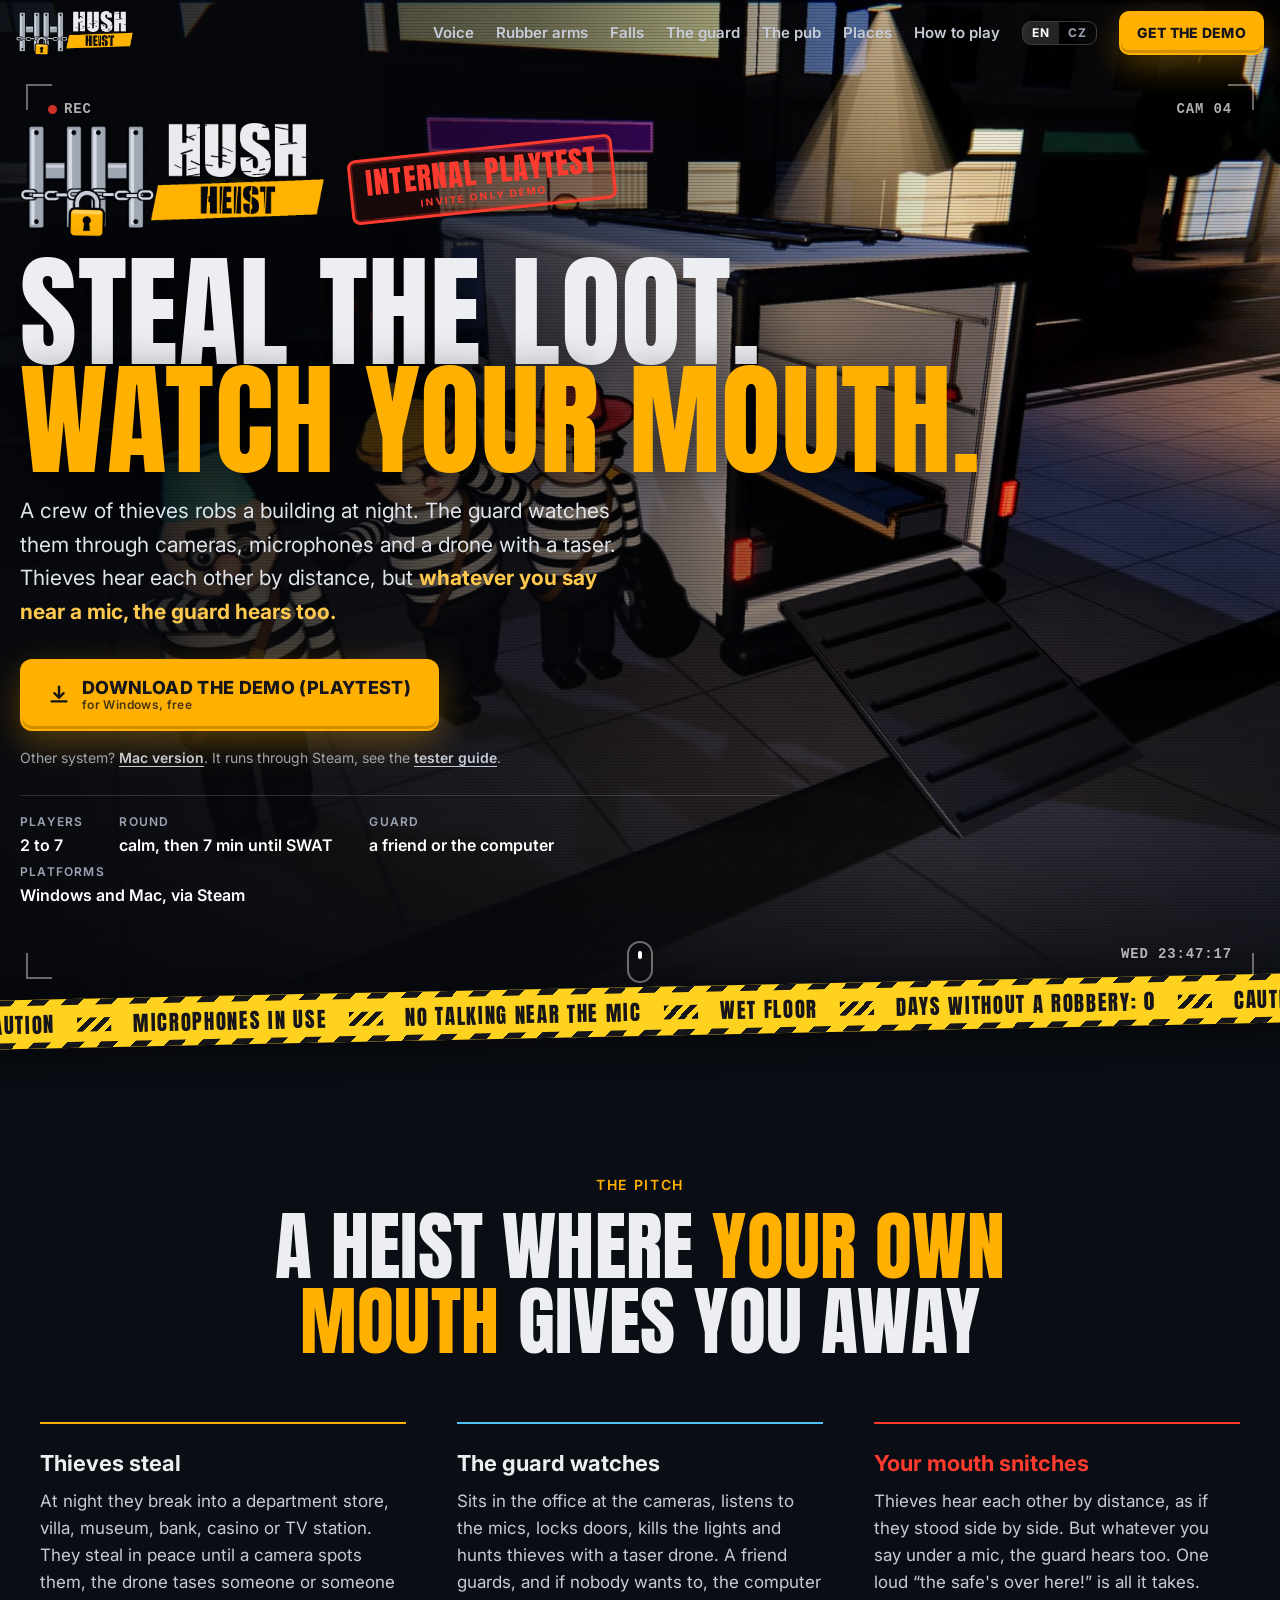
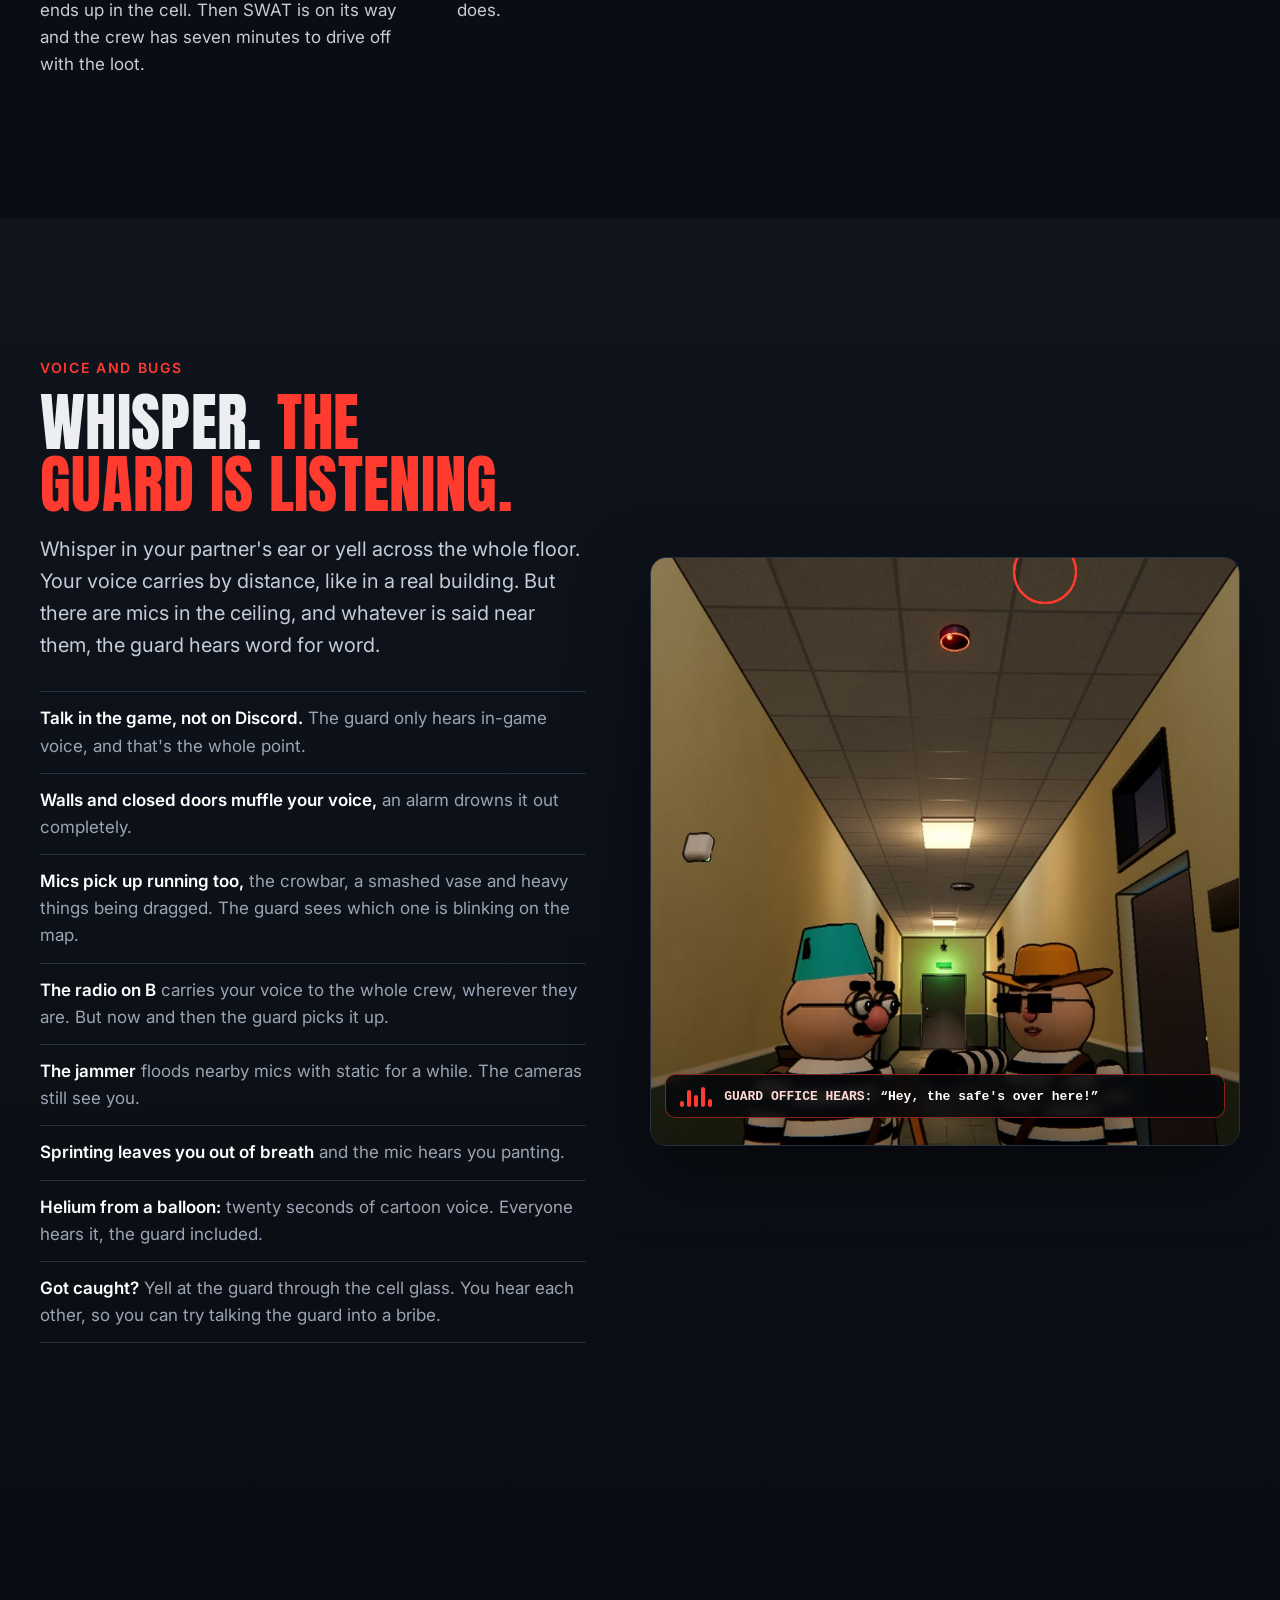
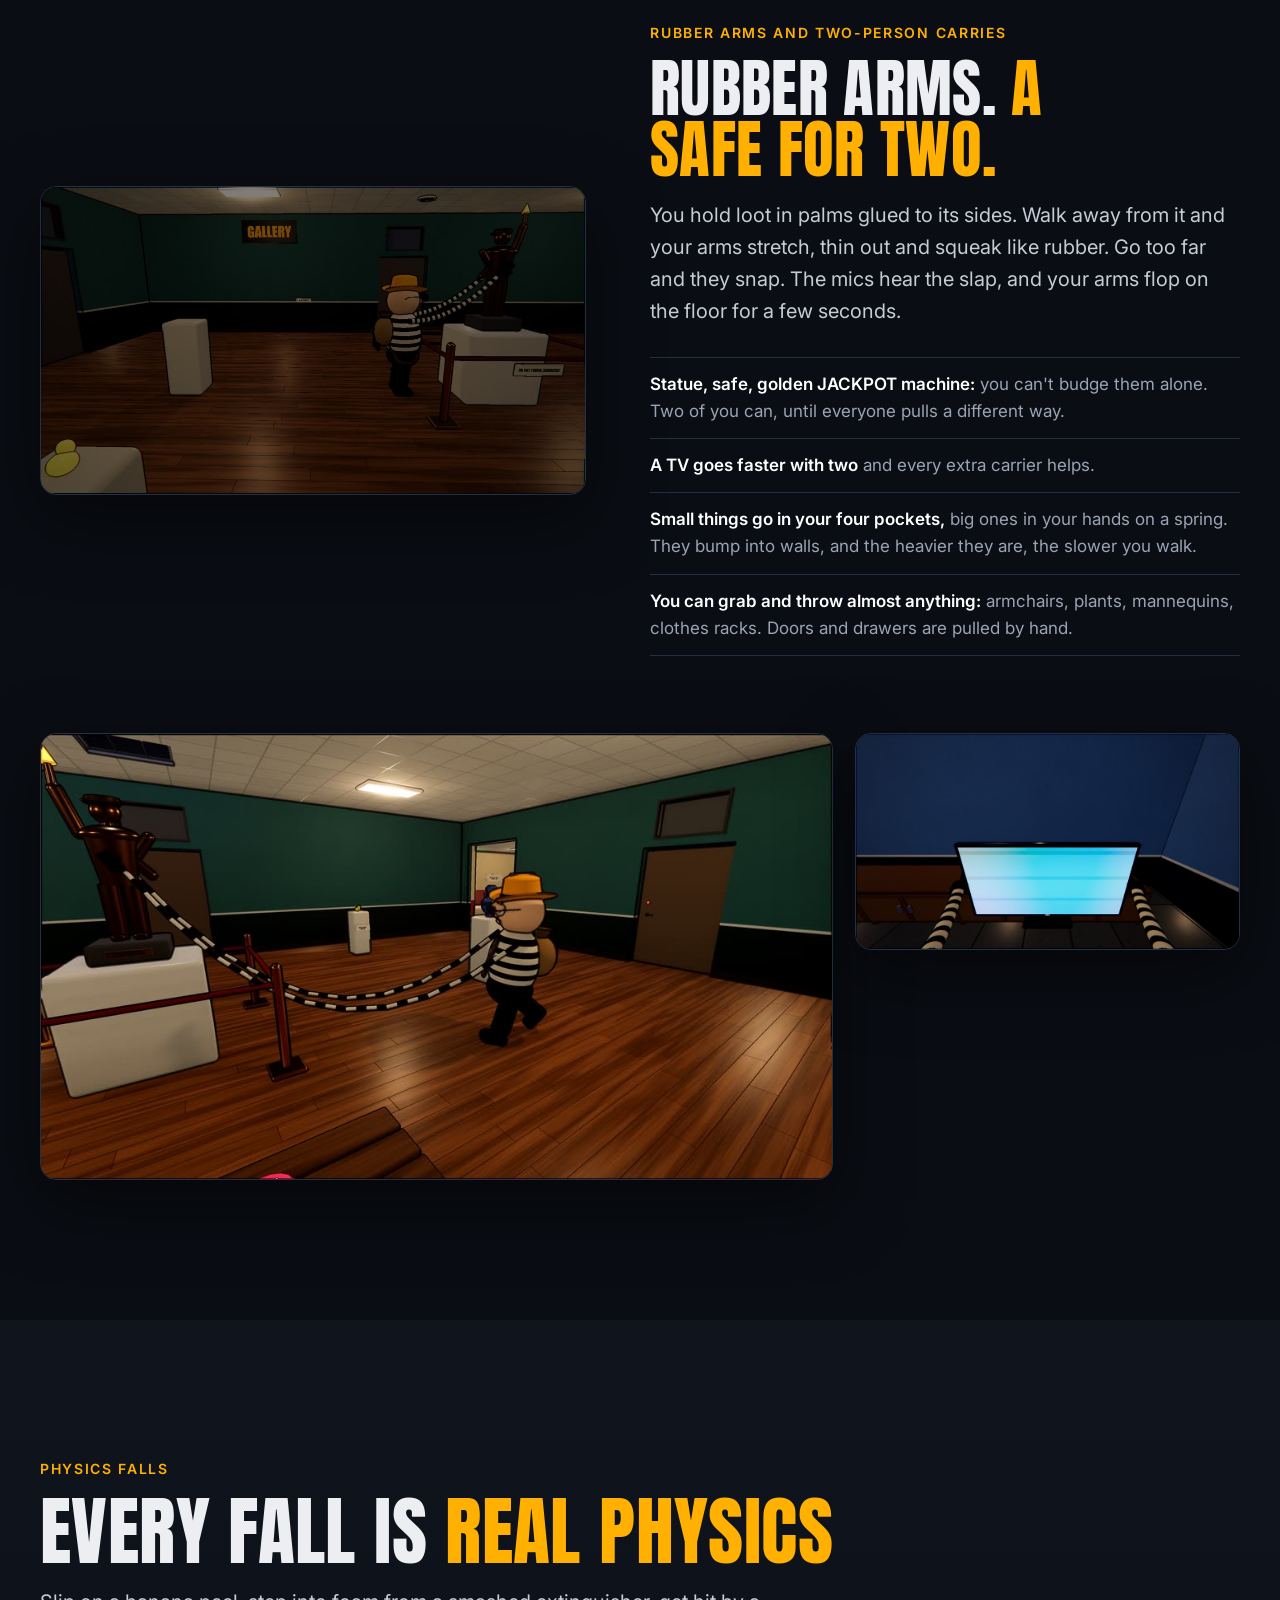
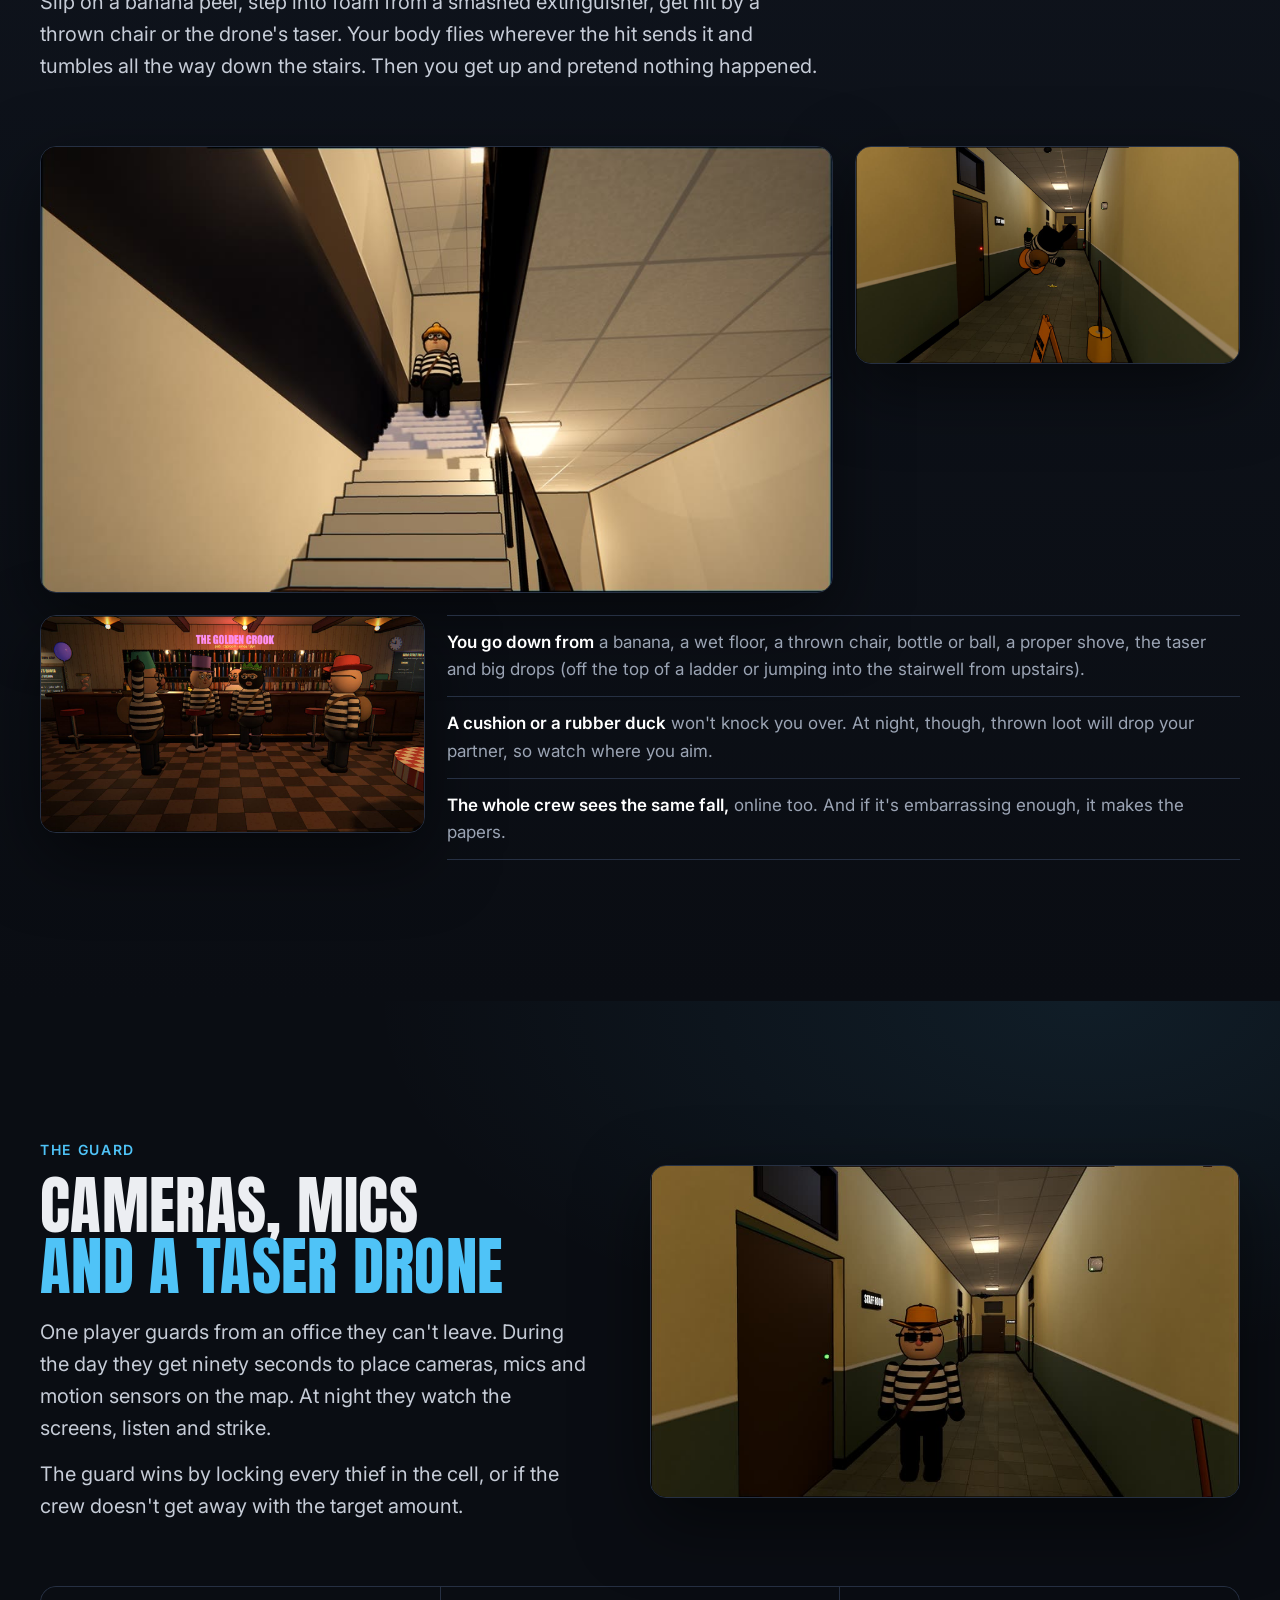
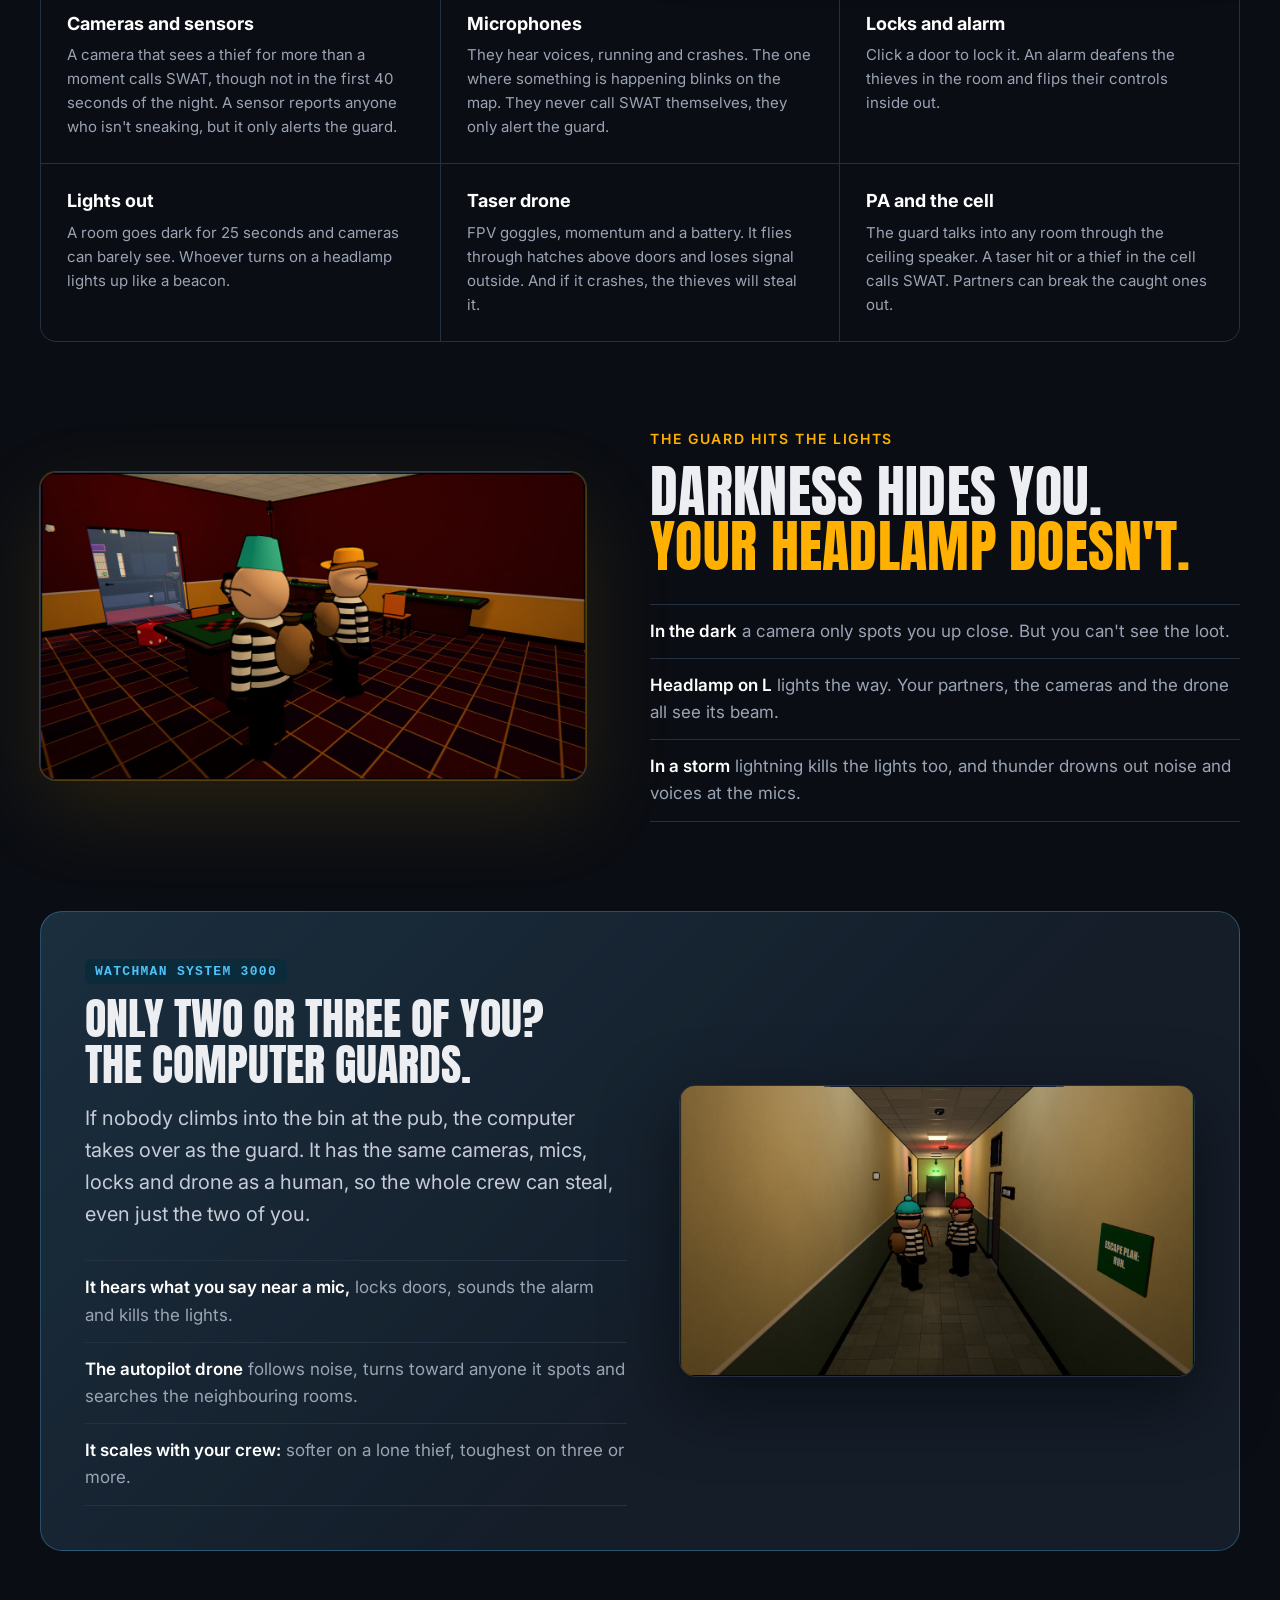
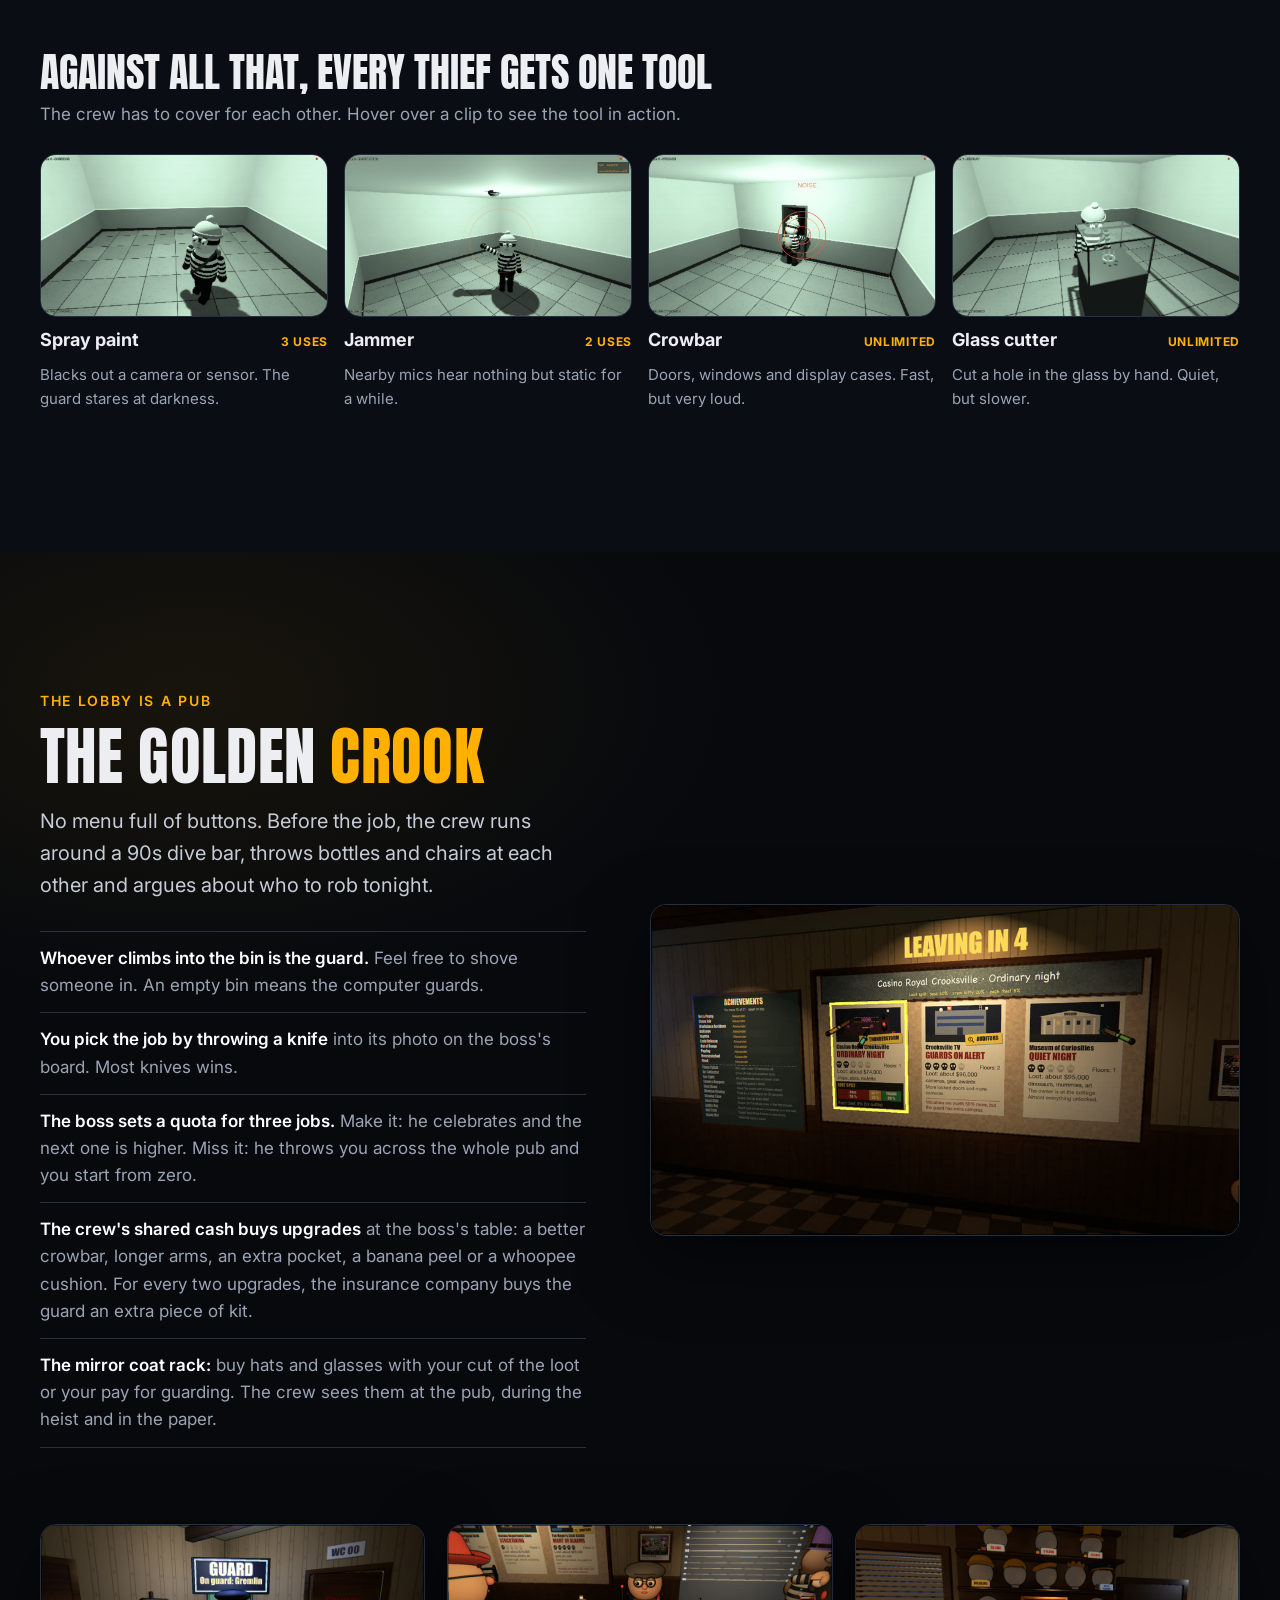
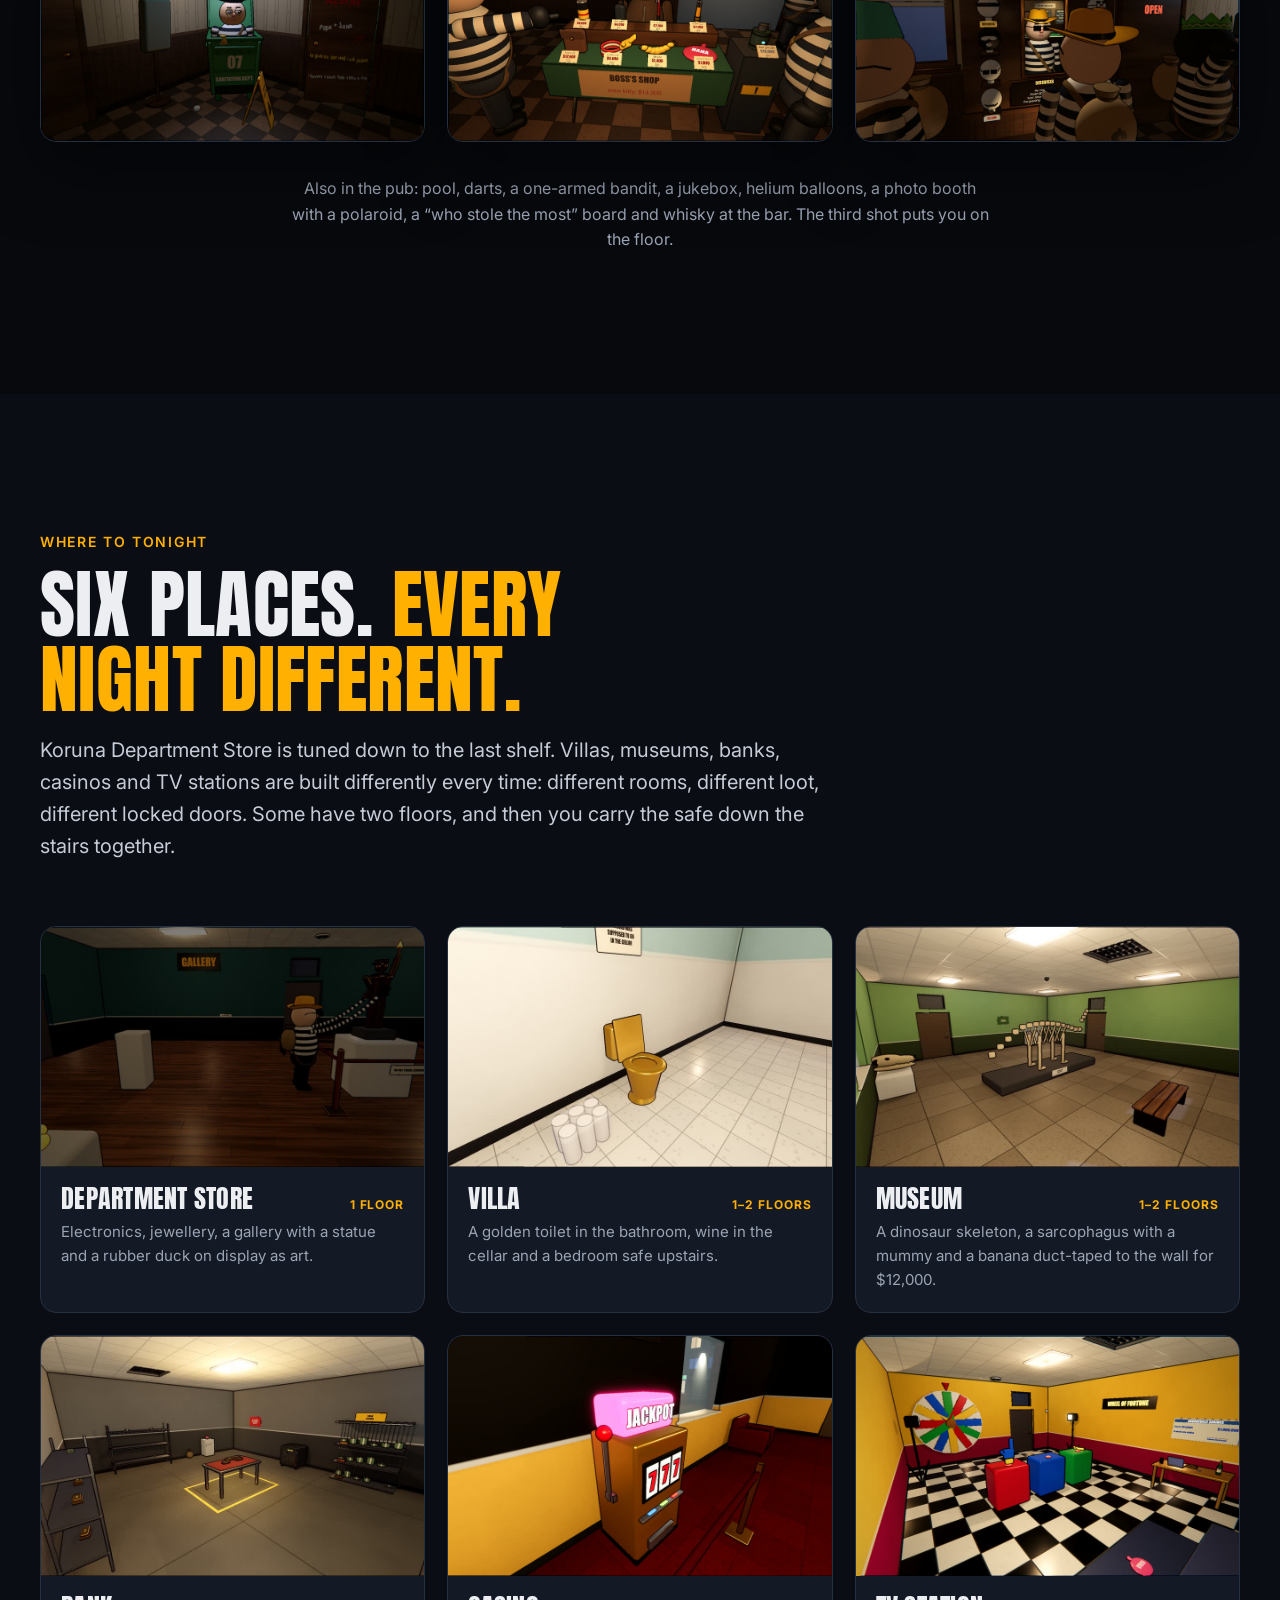
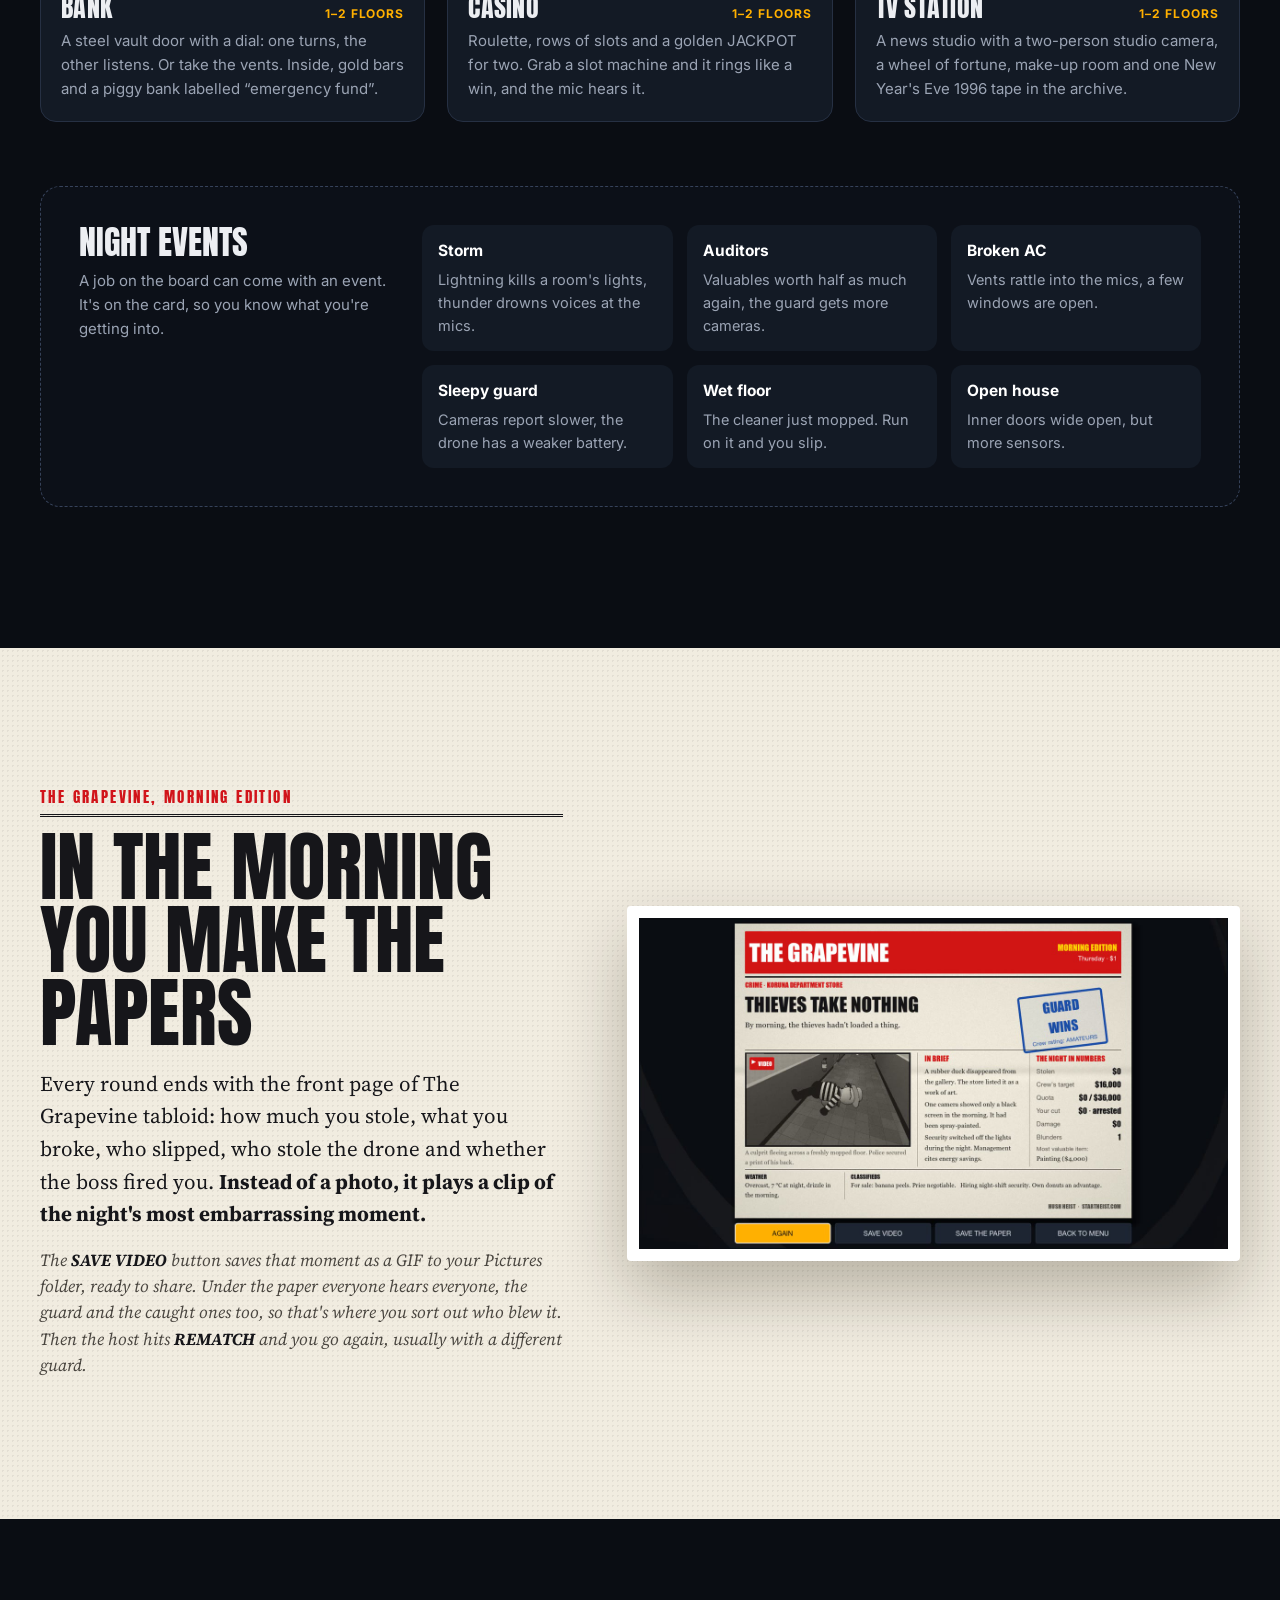
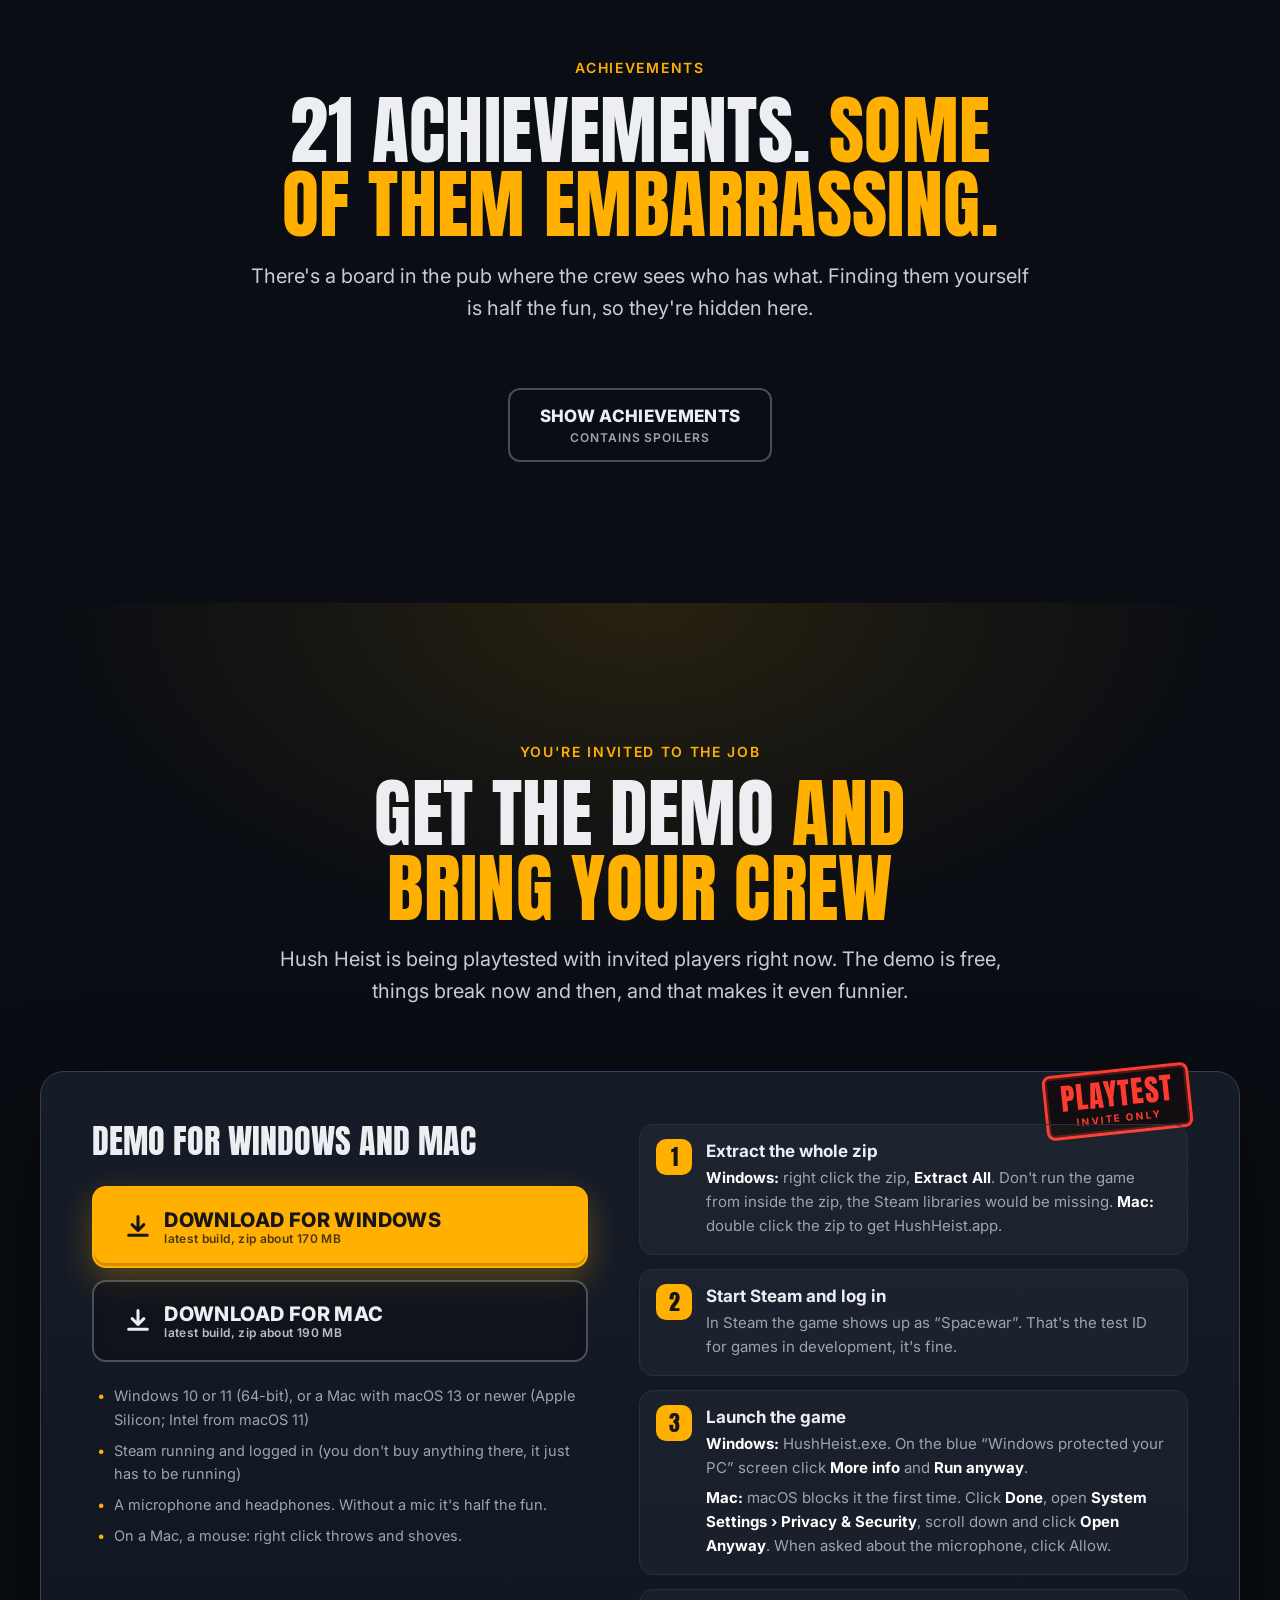
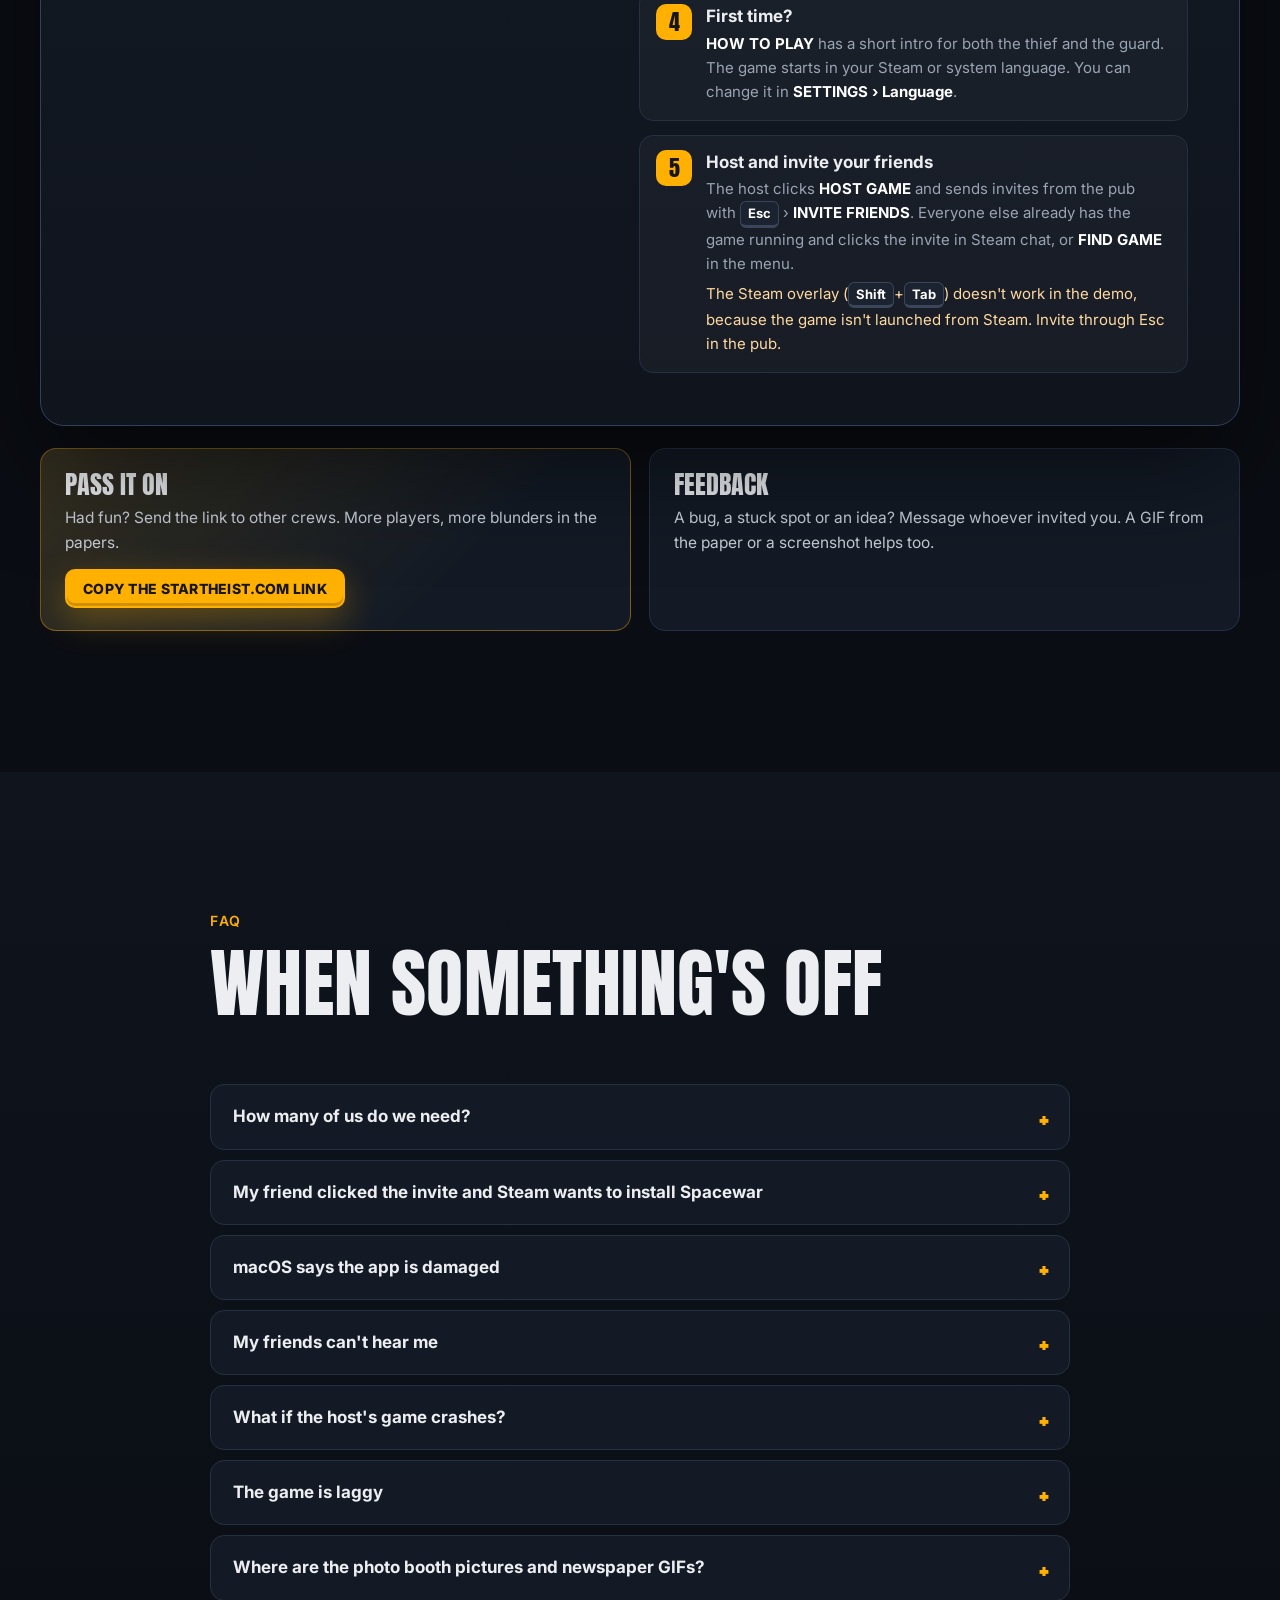
==== commit a9069a58: "Web: mluvení pod mikrofonem s červenou kontrolkou REC, studio soutěže a popelnice z dnešní hry Klip " ====
--- a/index.html
+++ b/index.html
@@ -200,7 +200,7 @@
 					</div>
 					<figure class="ev reveal">
 						<div class="ev__frame ev__frame--square">
-							<video data-src="/assets/video/talk.mp4?v=cs3" muted loop playsinline preload="none" data-poster="/assets/img/talk.jpg?v=cs3" aria-label="Dva zloději se domlouvají na chodbě přímo pod stropním mikrofonem"></video>
+							<video data-src="/assets/video/talk.mp4?v=cs4" muted loop playsinline preload="none" data-poster="/assets/img/talk.jpg?v=cs4" aria-label="Dva zloději se domlouvají na chodbě přímo pod stropním mikrofonem, kontrolka mikrofonu svítí červeně, dokud mluví"></video>
 							<span class="mic" aria-hidden="true"><i></i><i></i><i></i></span>
 							<p class="heard" aria-hidden="true"><span class="heard__bars"><i></i><i></i><i></i><i></i><i></i></span><span class="heard__text">KANCELÁŘ OCHRANKY SLYŠÍ: <b>„Hele, tady je trezor!“</b></span></p>
 						</div>
@@ -409,7 +409,7 @@
 				</div>
 				<div class="bento" style="margin-top:clamp(44px,6vw,80px)">
 					<figure class="ev reveal">
-						<div class="ev__frame"><img src="/assets/img/sm/pub_bin.jpg?v=cs3" alt="Hráč s čepicí ochranky sedí v popelnici, nad ním svítící cedule OCHRANKA" loading="lazy" width="960" height="540"></div>
+						<div class="ev__frame"><img src="/assets/img/sm/pub_bin.jpg?v=cs4" alt="Hráč s čepicí ochranky sedí v popelnici, nad ním svítící cedule OCHRANKA" loading="lazy" width="960" height="540"></div>
 					</figure>
 					<figure class="ev reveal">
 						<div class="ev__frame"><img src="/assets/img/sm/boss_shop.jpg?v=cs3" alt="Šéfův obchod: stolek se zbožím a cenovkami, za ním šéf" loading="lazy" width="960" height="540"></div>
@@ -467,7 +467,7 @@
 						</div>
 					</article>
 					<article class="place reveal">
-						<img src="/assets/img/sm/map_studio.jpg" alt="Studio televizní soutěže s kolem štěstí" loading="lazy" width="960" height="540">
+						<img src="/assets/img/sm/map_studio.jpg?v=cs4" alt="Studio televizní soutěže s kolem štěstí" loading="lazy" width="960" height="540">
 						<div class="place__body">
 							<h3>Televize <span>1–2 patra</span></h3>
 							<p>Studio zpráv s kamerou pro dva, kolo štěstí, maskérna a v archivu kazeta Silvestr 1996.</p>
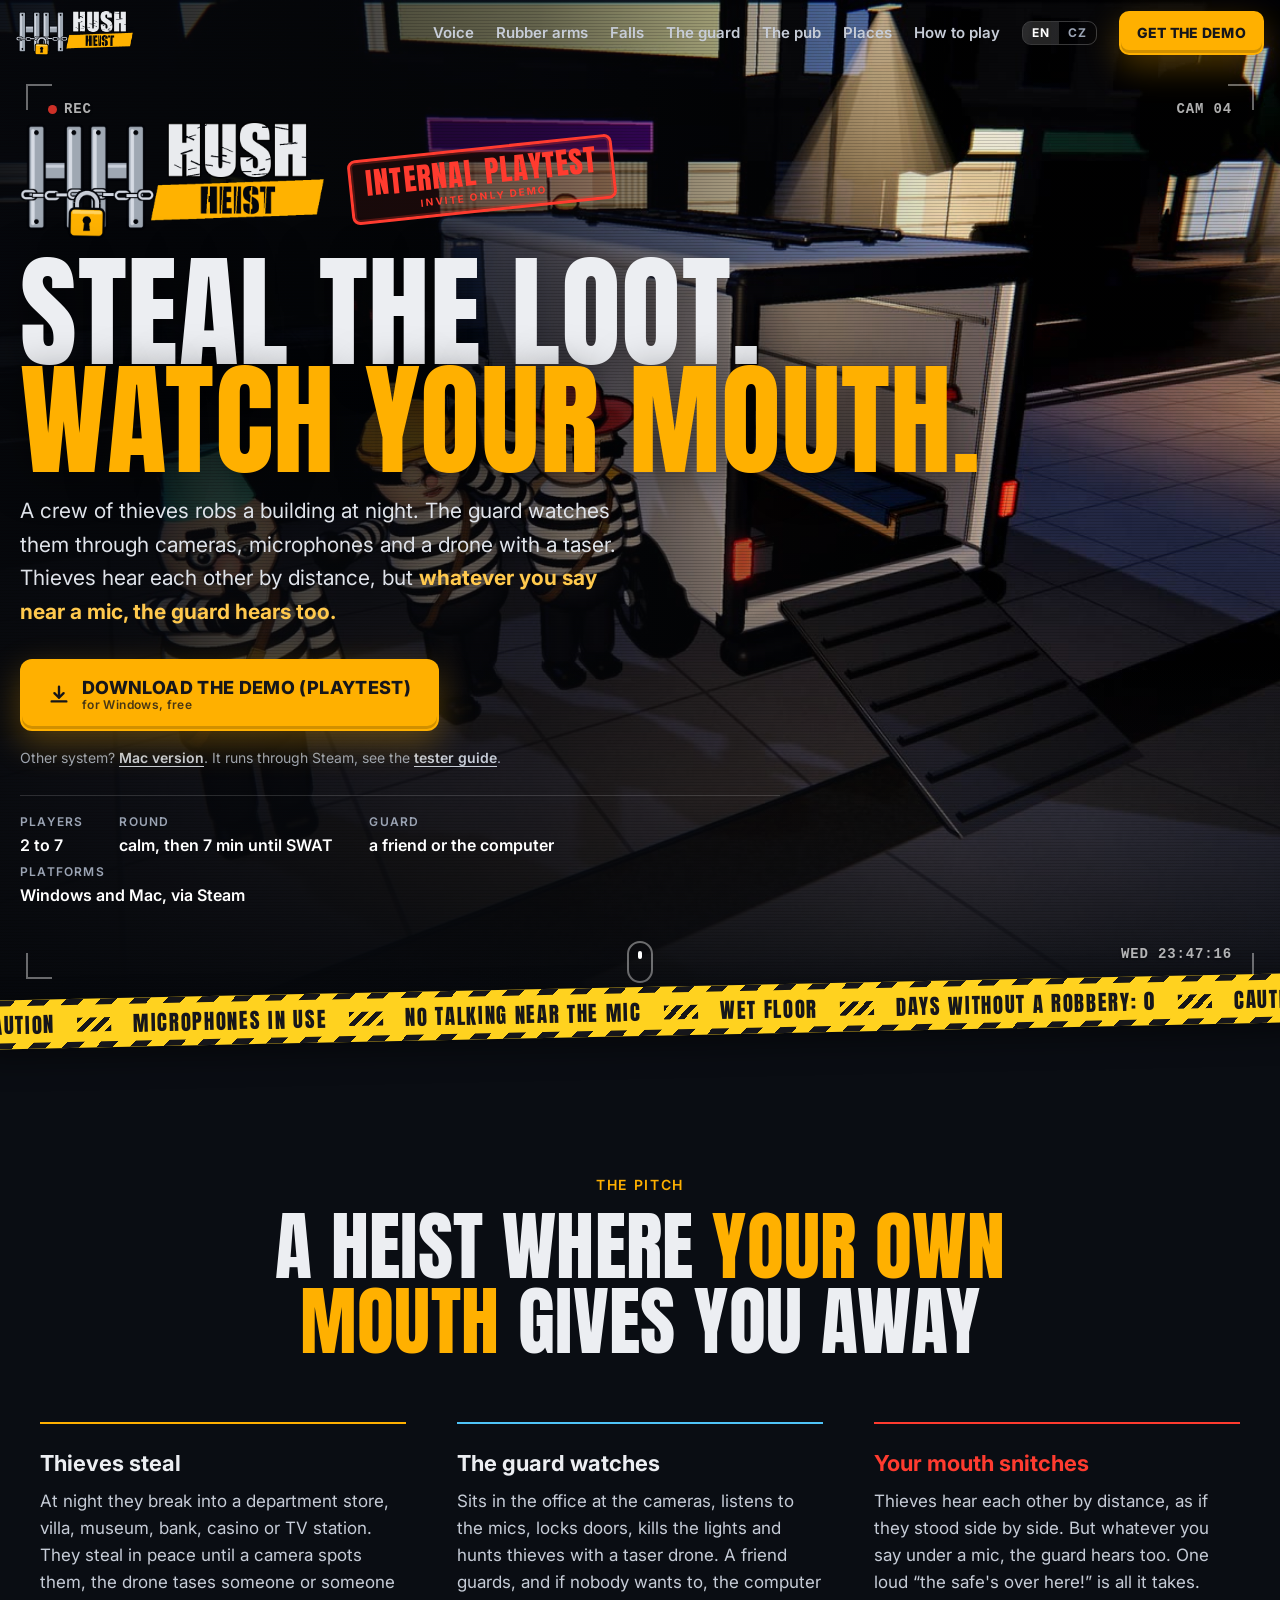
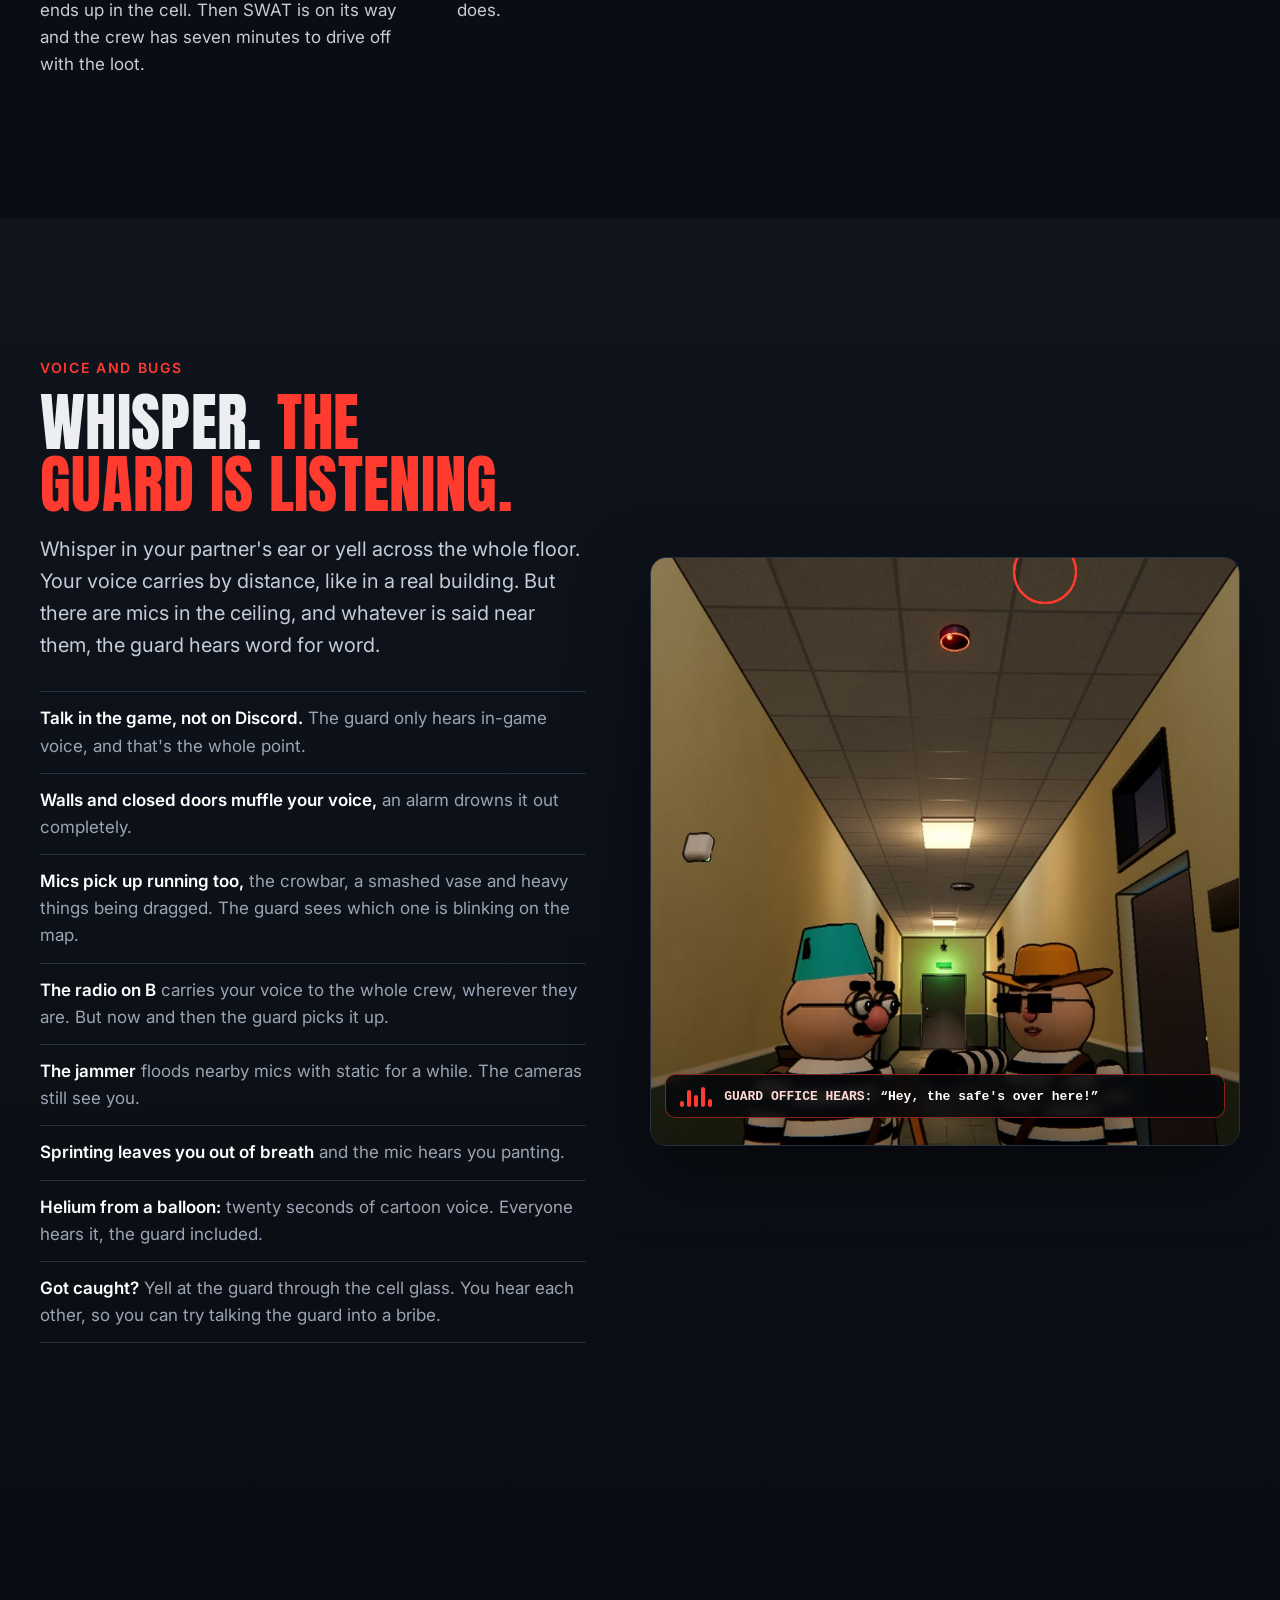
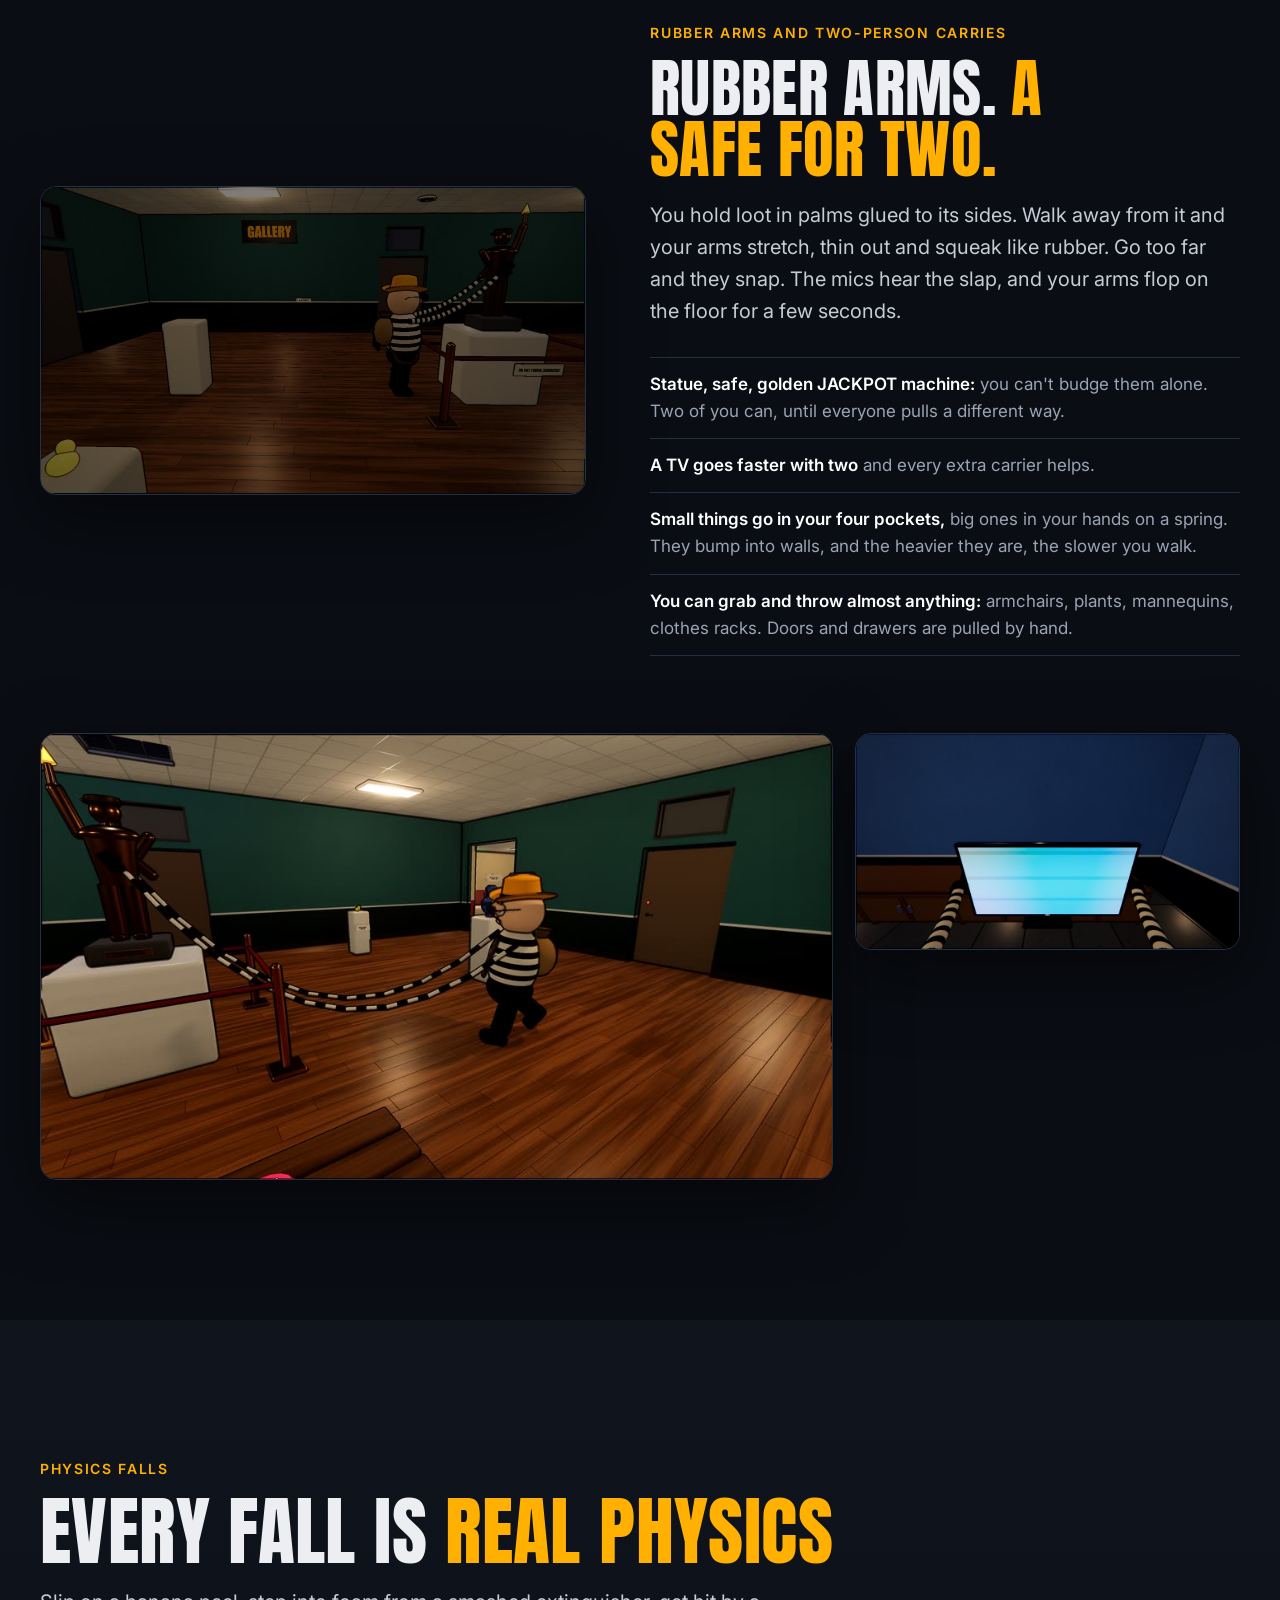
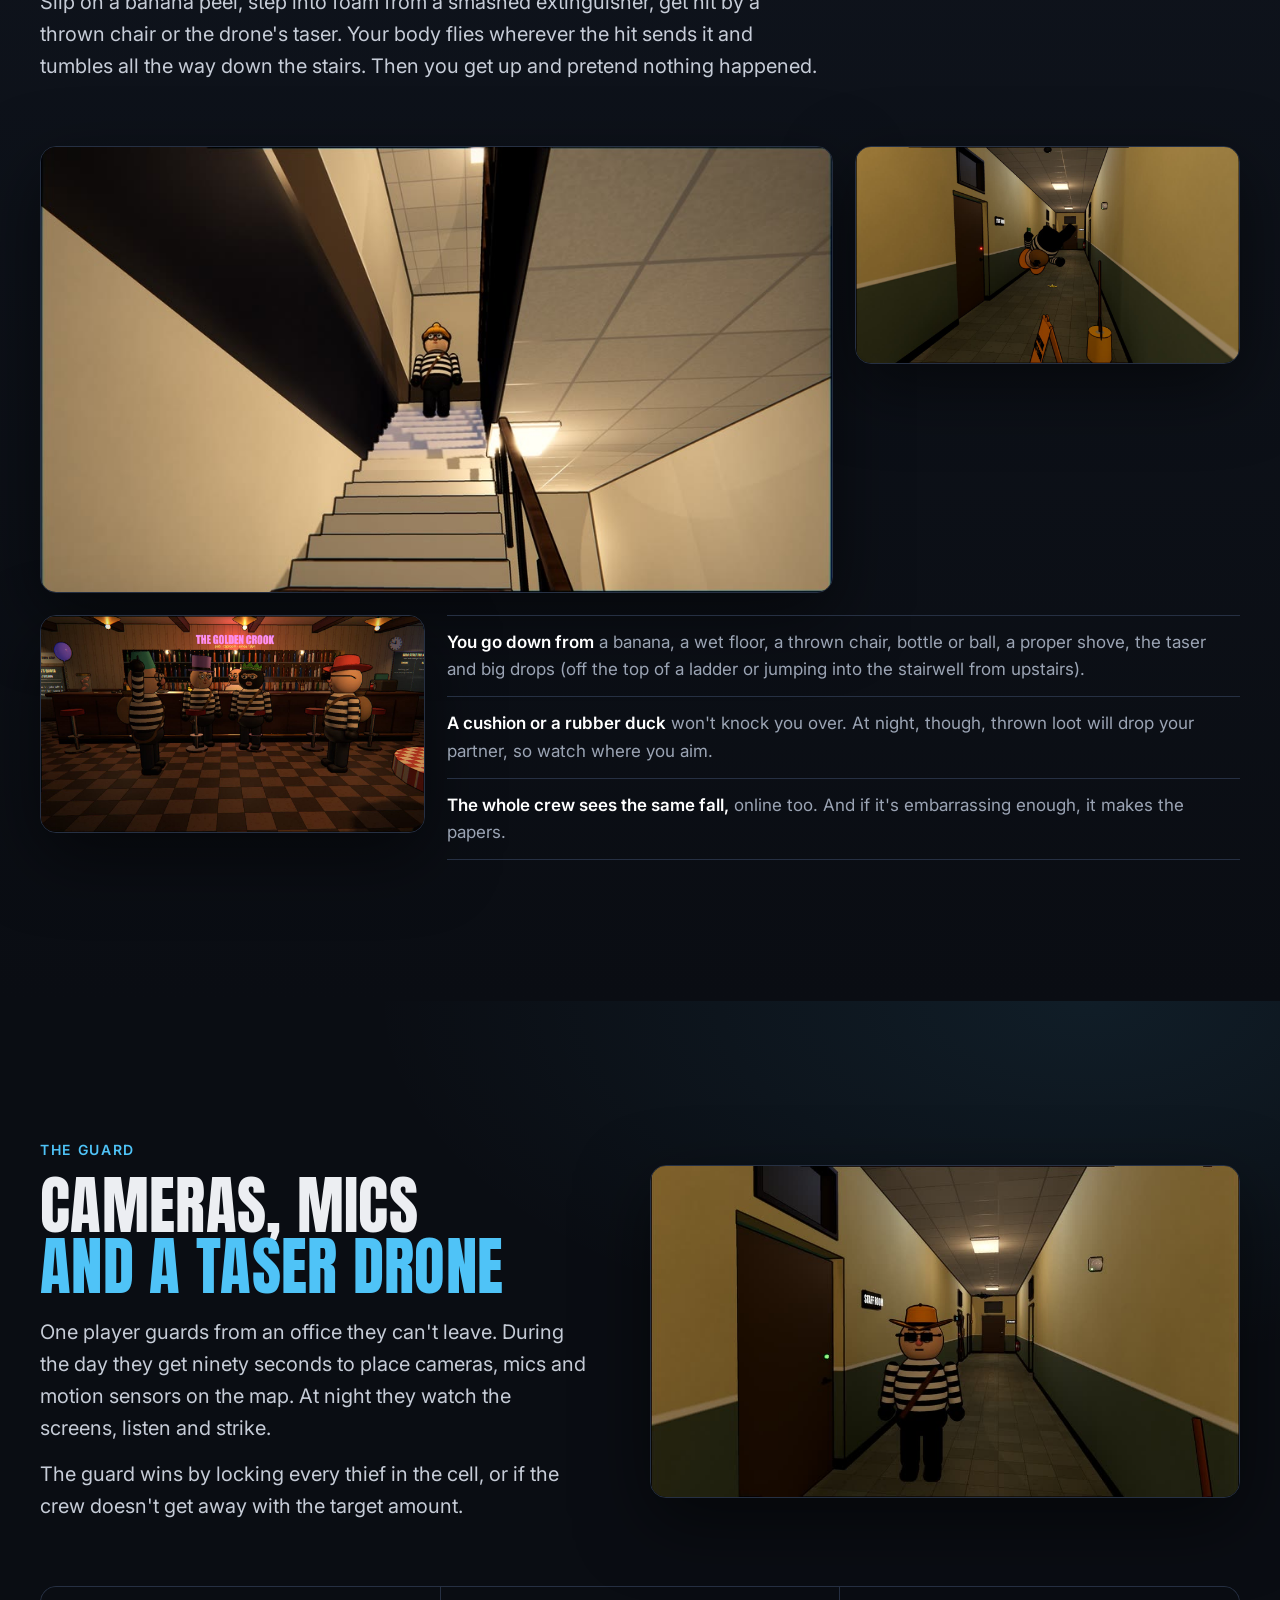
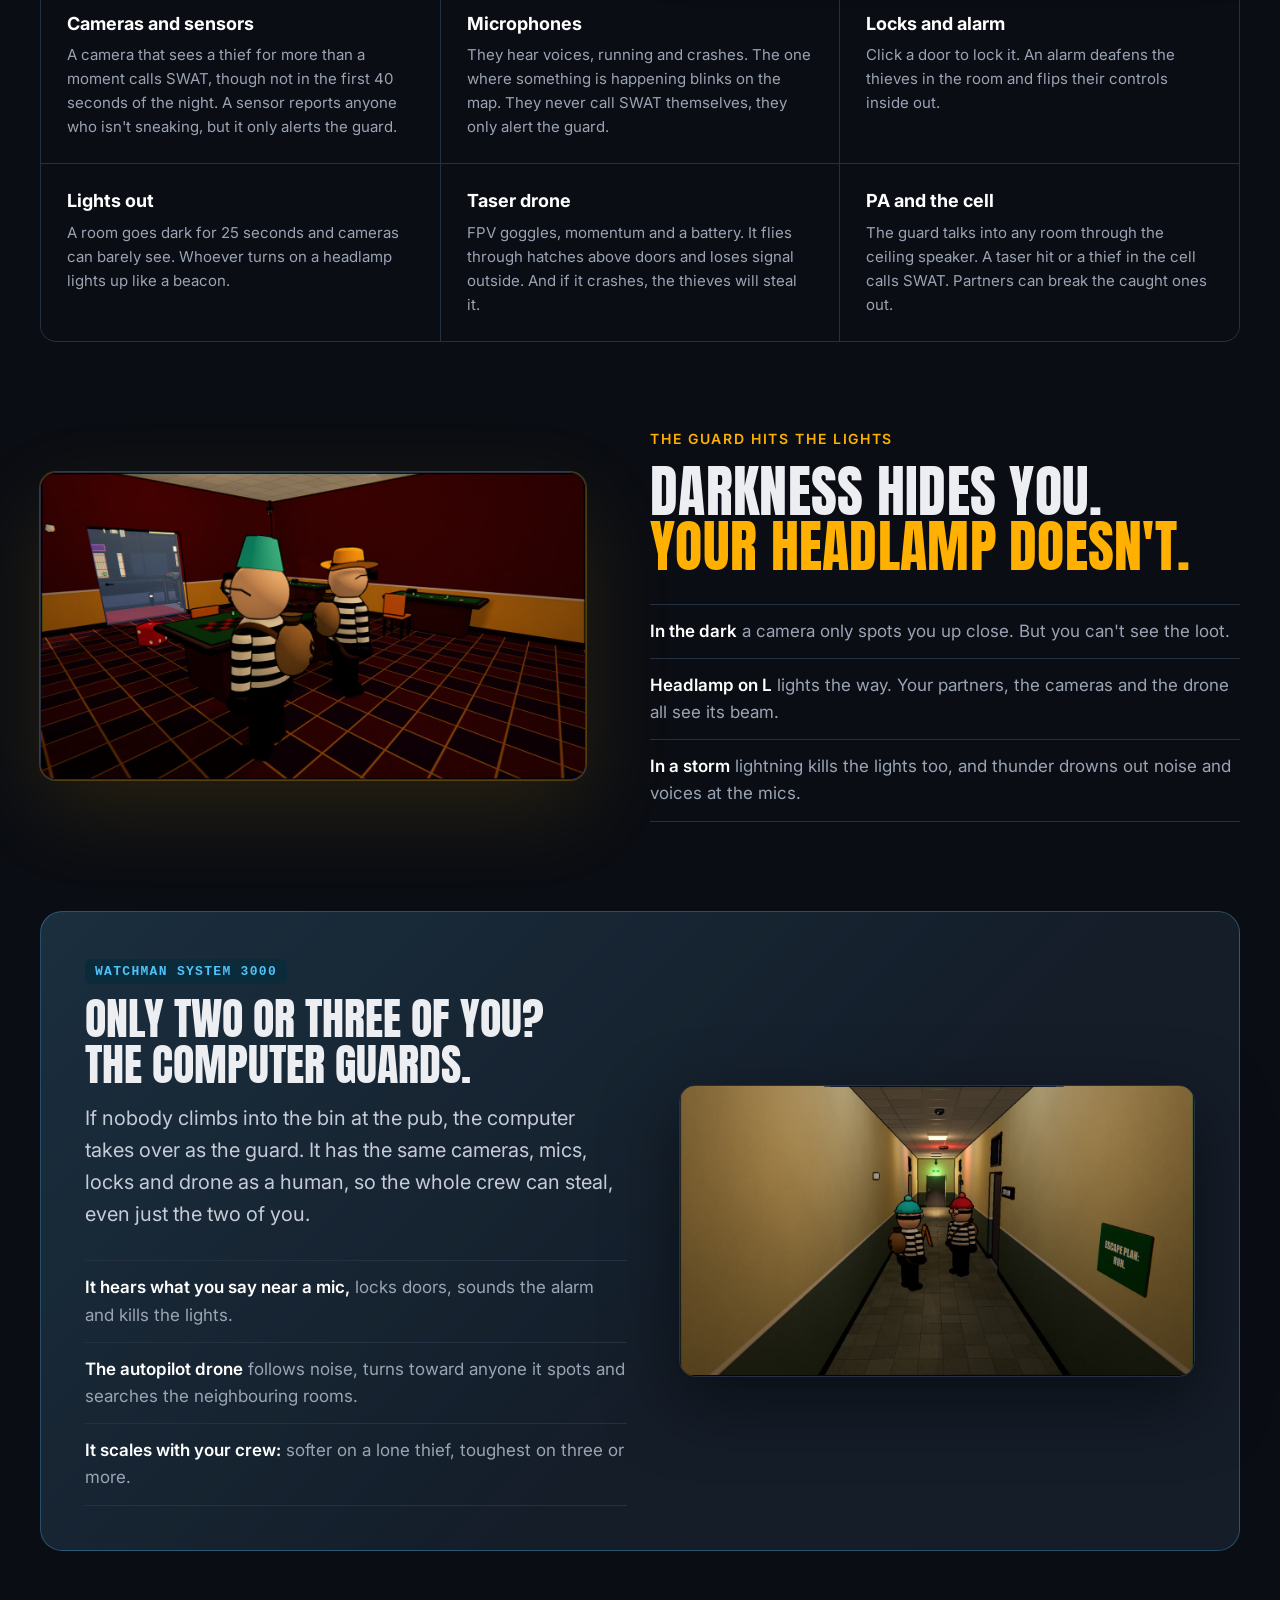
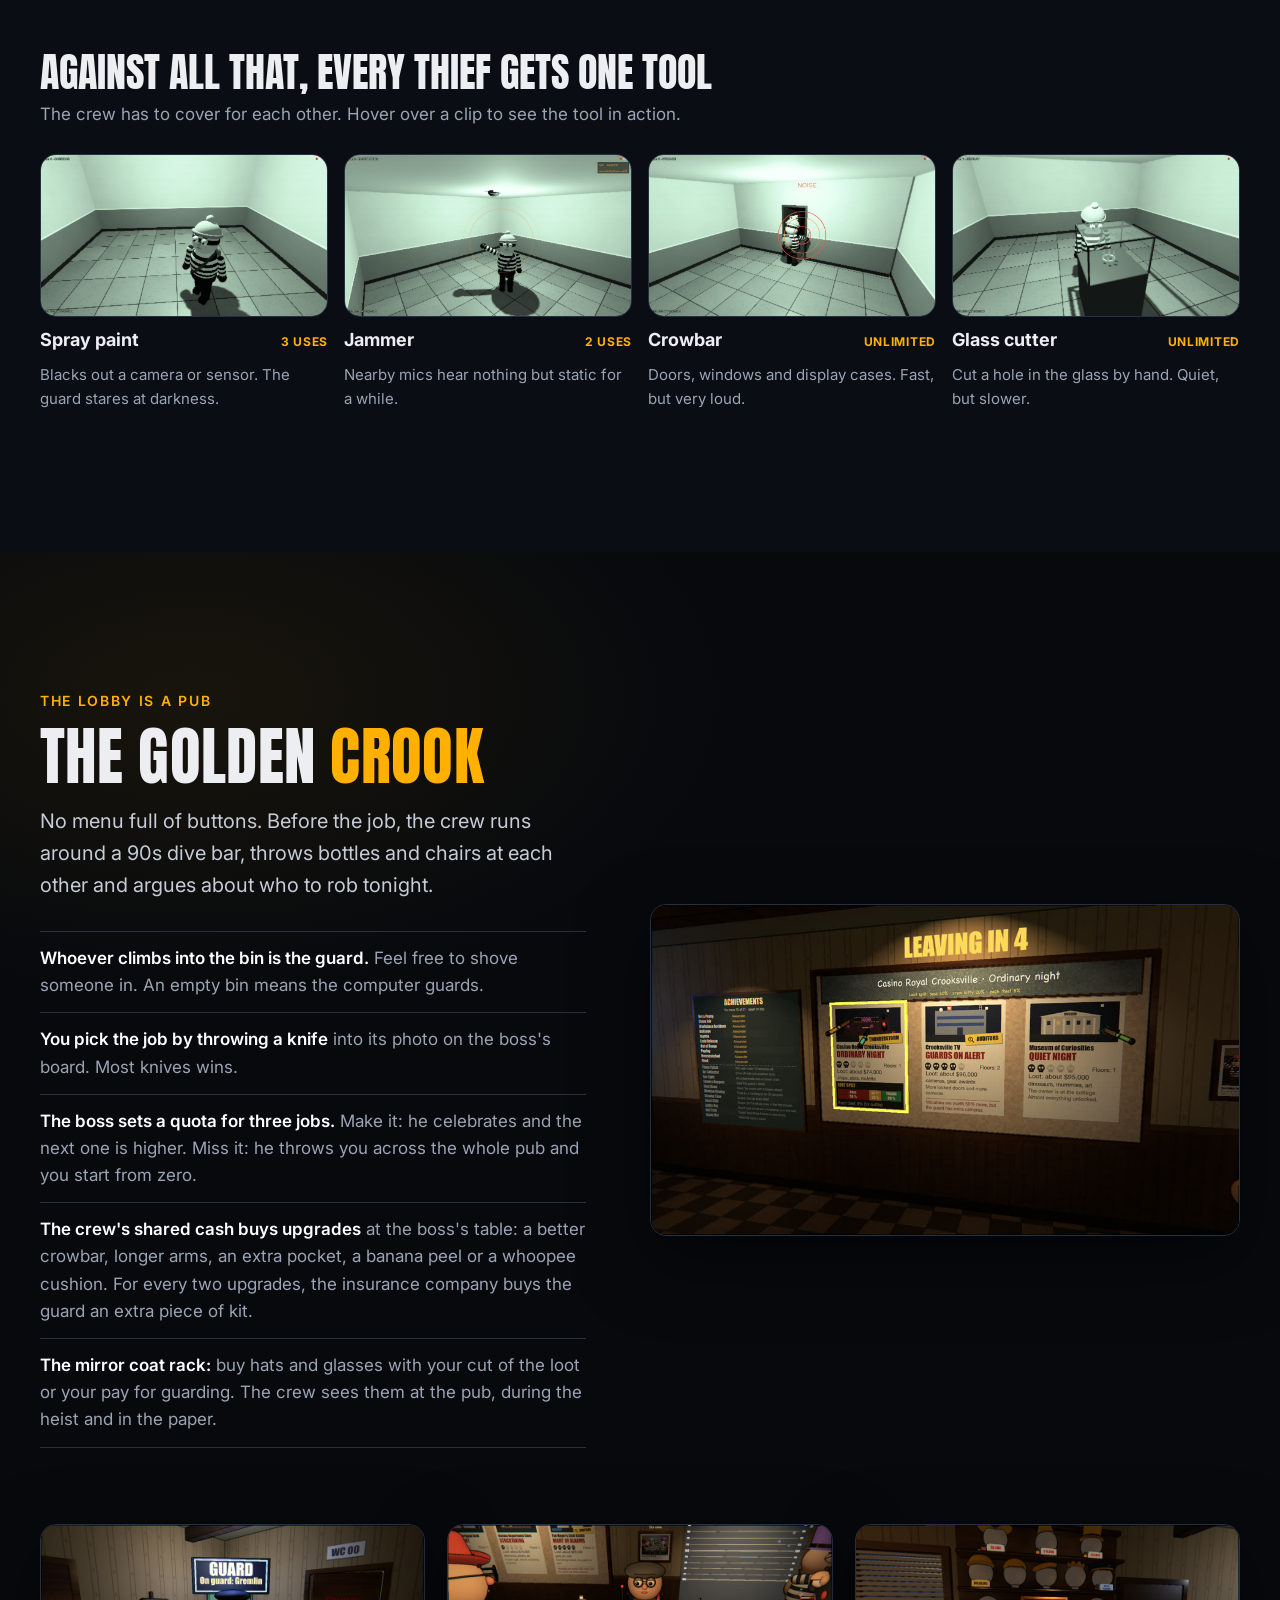
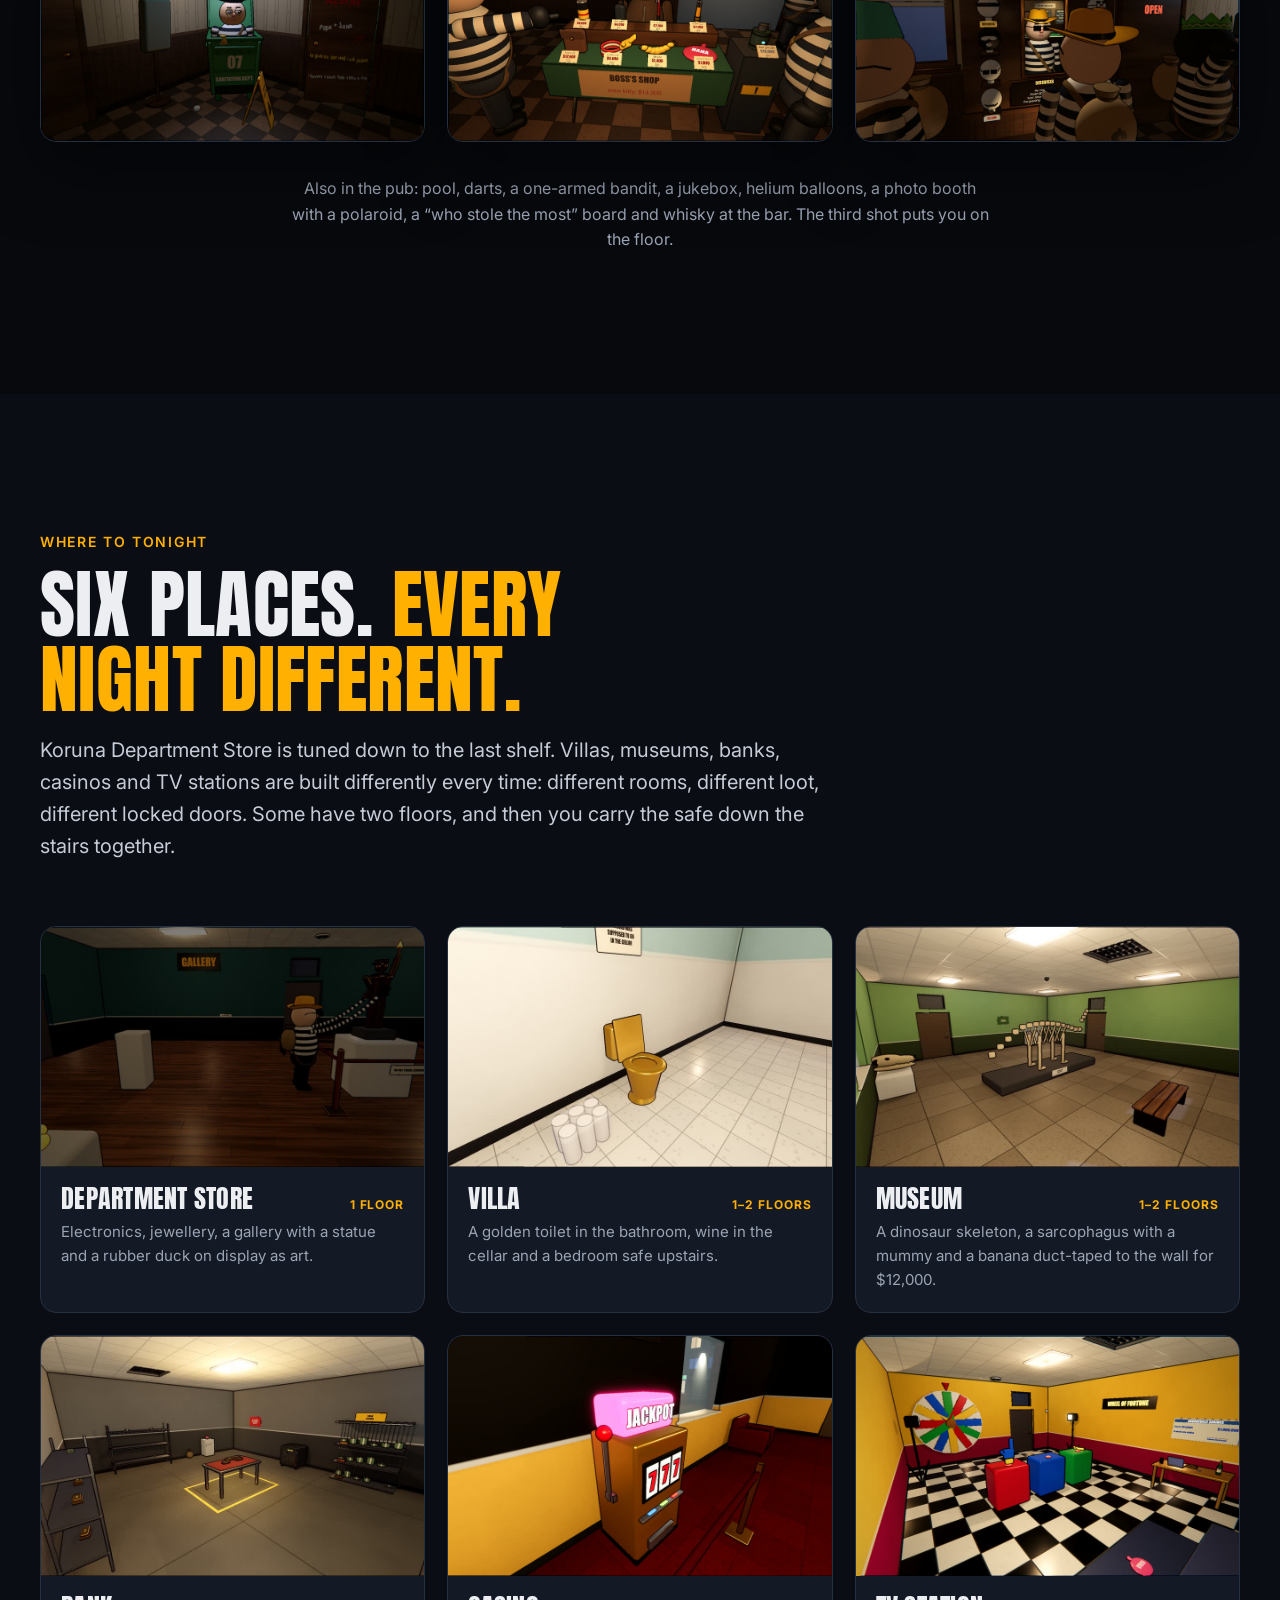
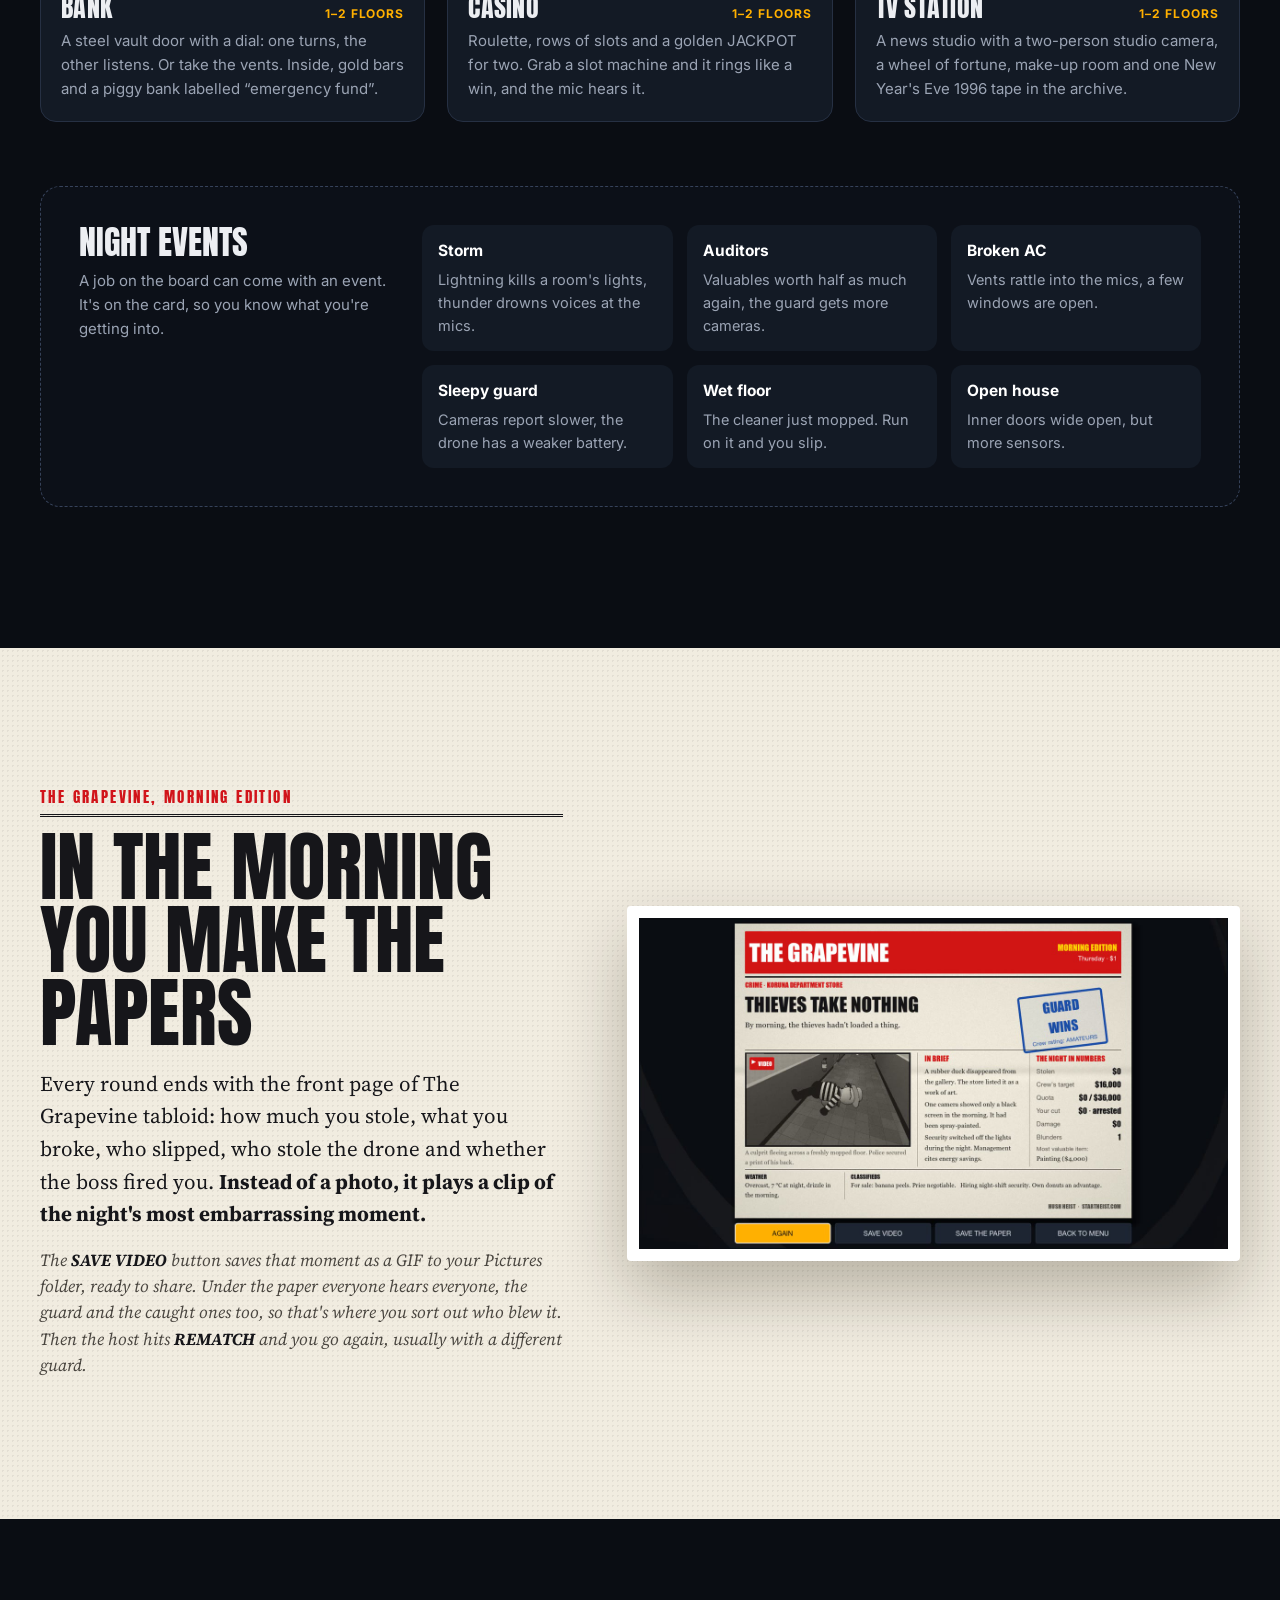
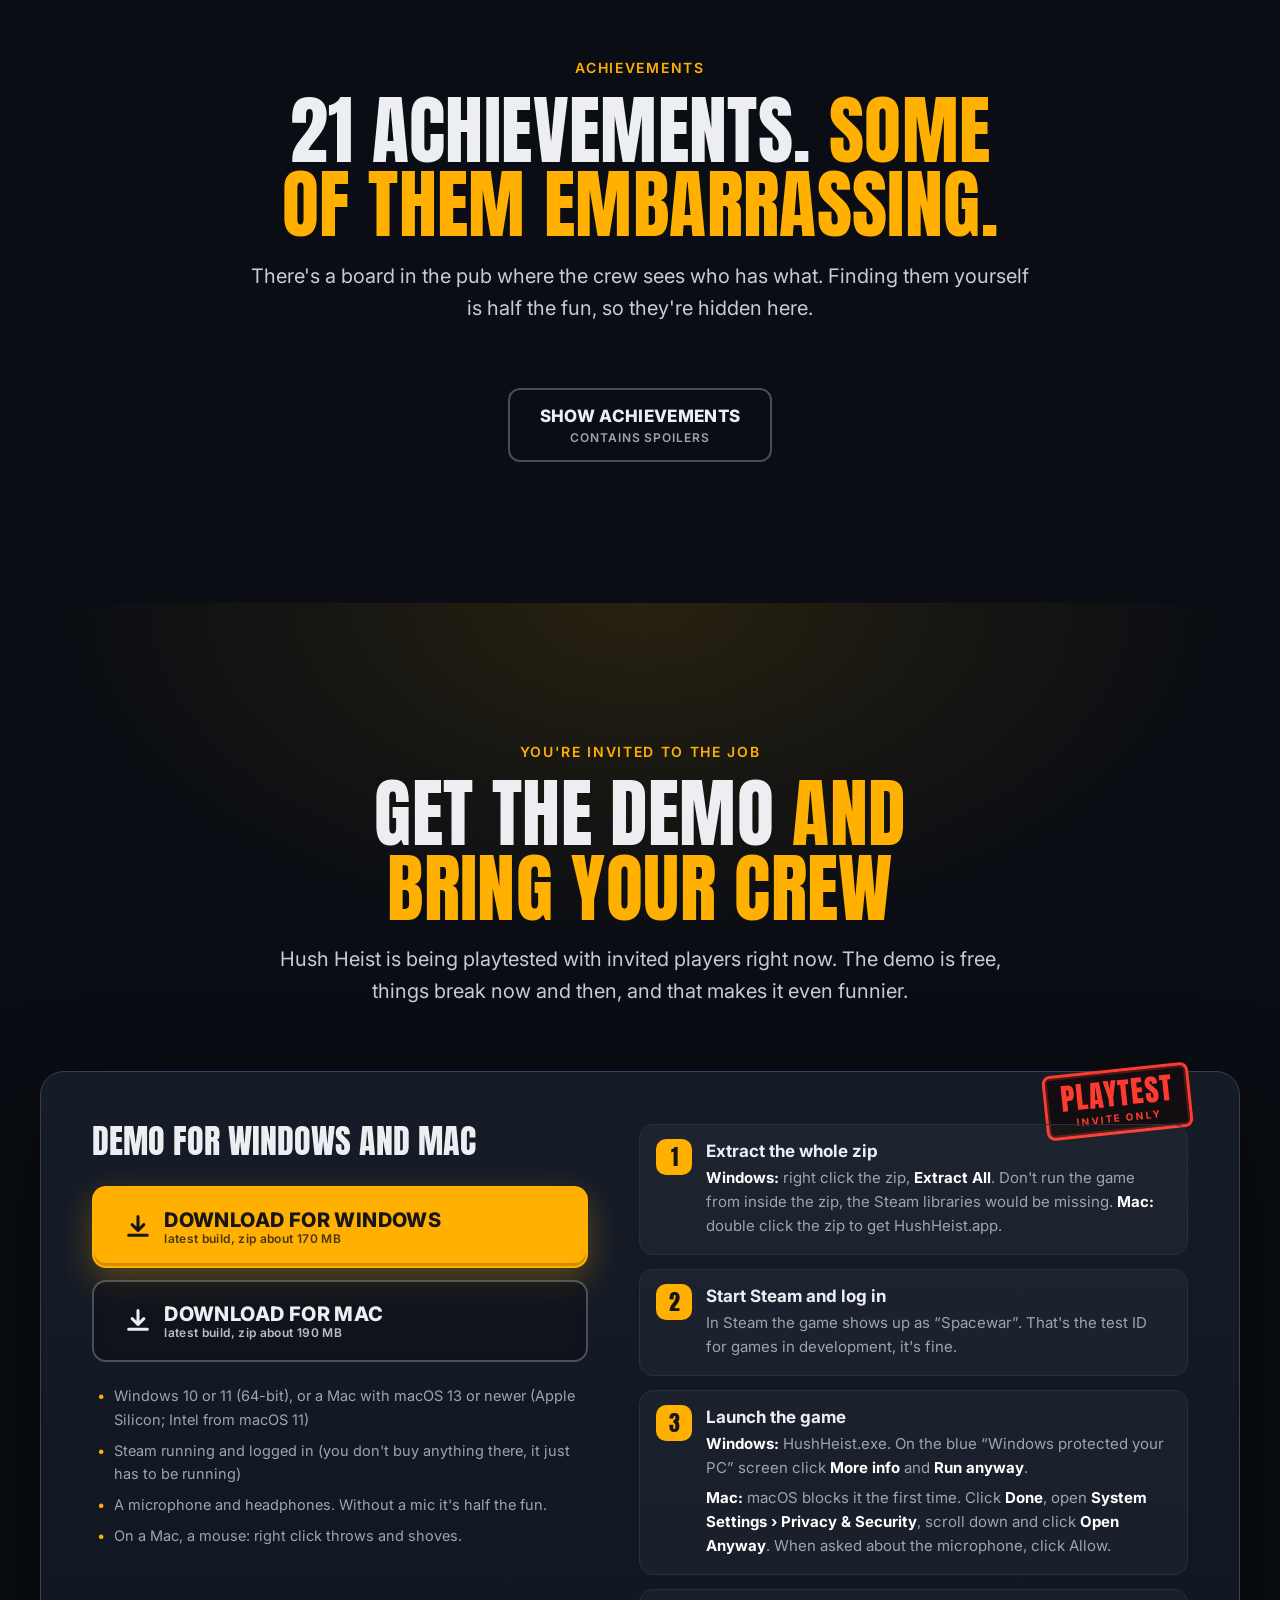
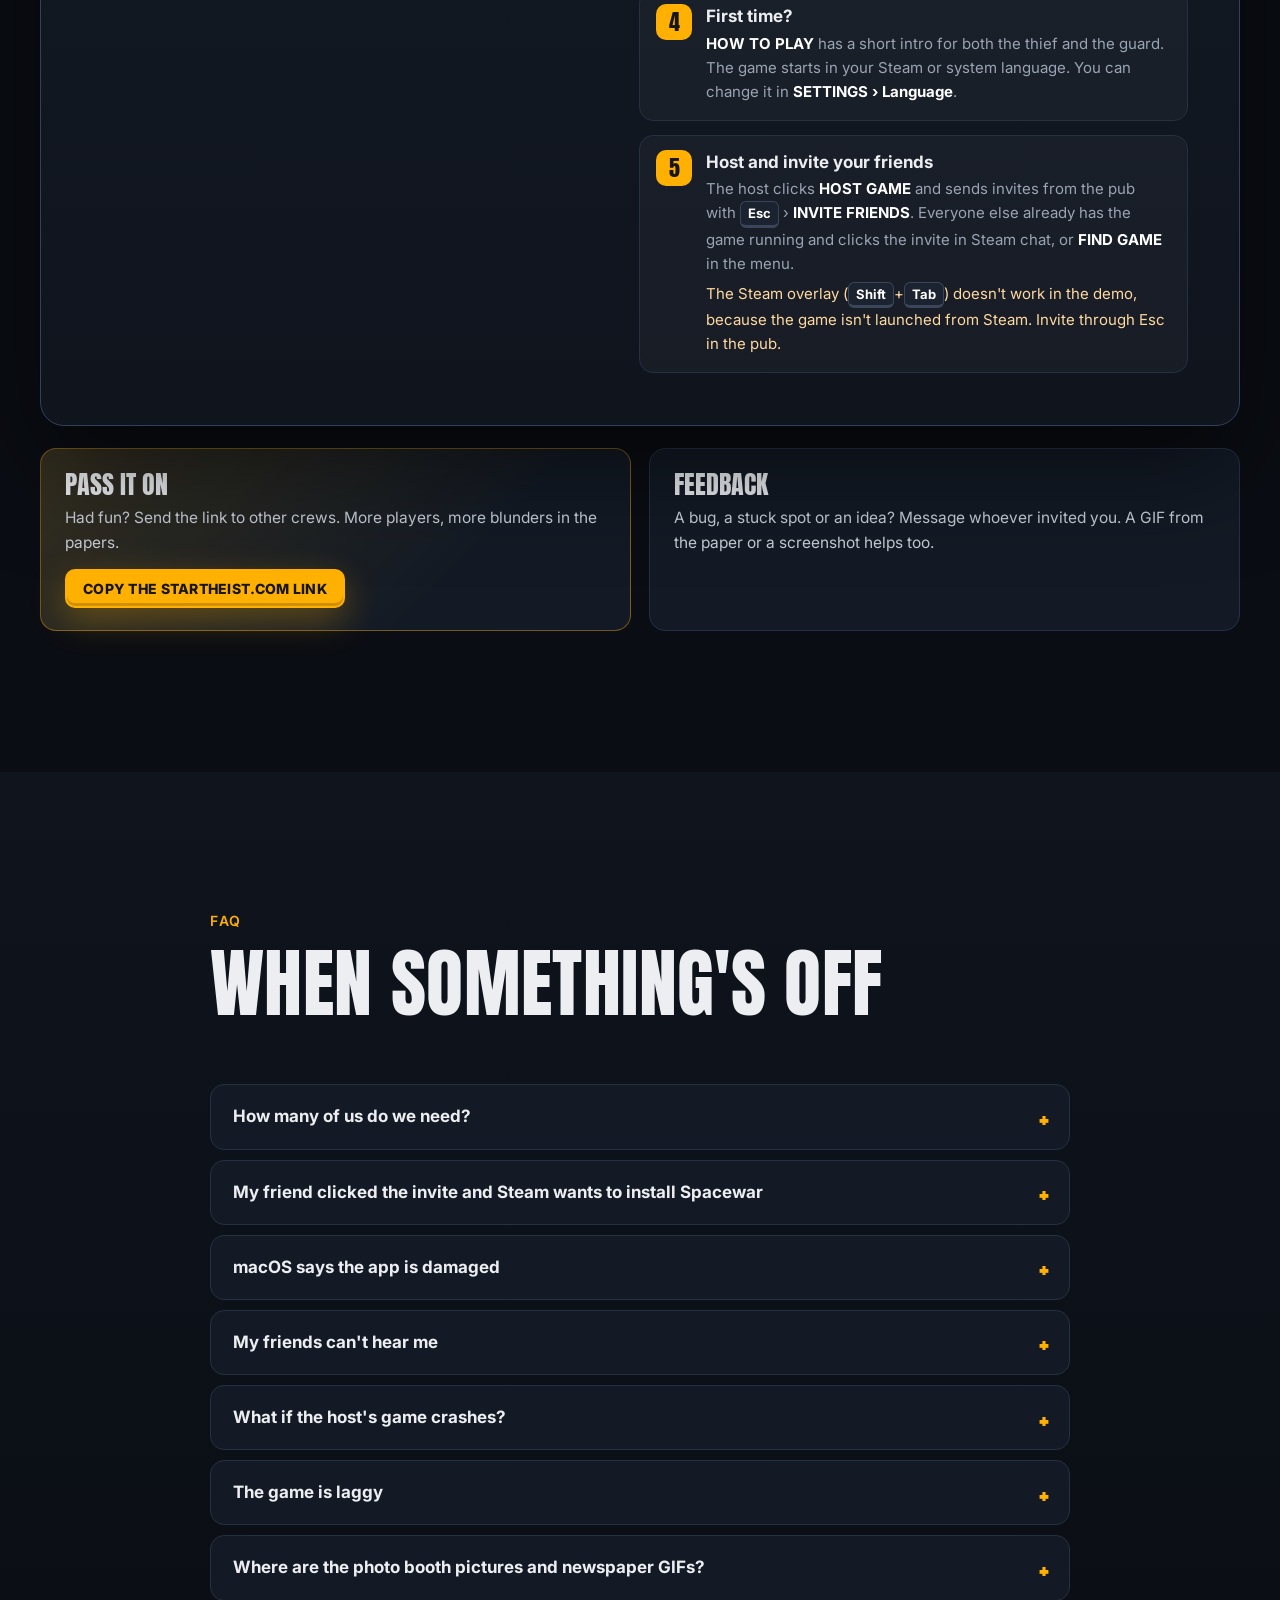
==== commit 35f1173c: "Media kit /press (Matyáš Kouřil, šest jazyků, kontakty se ukážou po vyplnění v config.js) a administ" ====
--- a/index.html
+++ b/index.html
@@ -737,7 +737,7 @@
 			<img src="/assets/img/logo.png" alt="Hush Heist" width="140" height="55" loading="lazy">
 			<p class="if-playtest">Hush Heist je ve vývoji. Tohle demo je interní playtest pro pozvané.</p>
 			<p class="if-soon">Hush Heist už brzy na Steamu. <a data-steam href="#stahnout">Přidej si ho do přání.</a></p>
-			<p class="footer__small"><a href="/en" hreflang="en" lang="en" data-lang="en">English version</a><span>© 2026 Hush Heist</span></p>
+			<p class="footer__small"><a href="/en" hreflang="en" lang="en" data-lang="en">English version</a><a href="/press" hreflang="en">Pro média</a><span>© 2026 Hush Heist</span></p>
 		</div>
 	</footer>
 
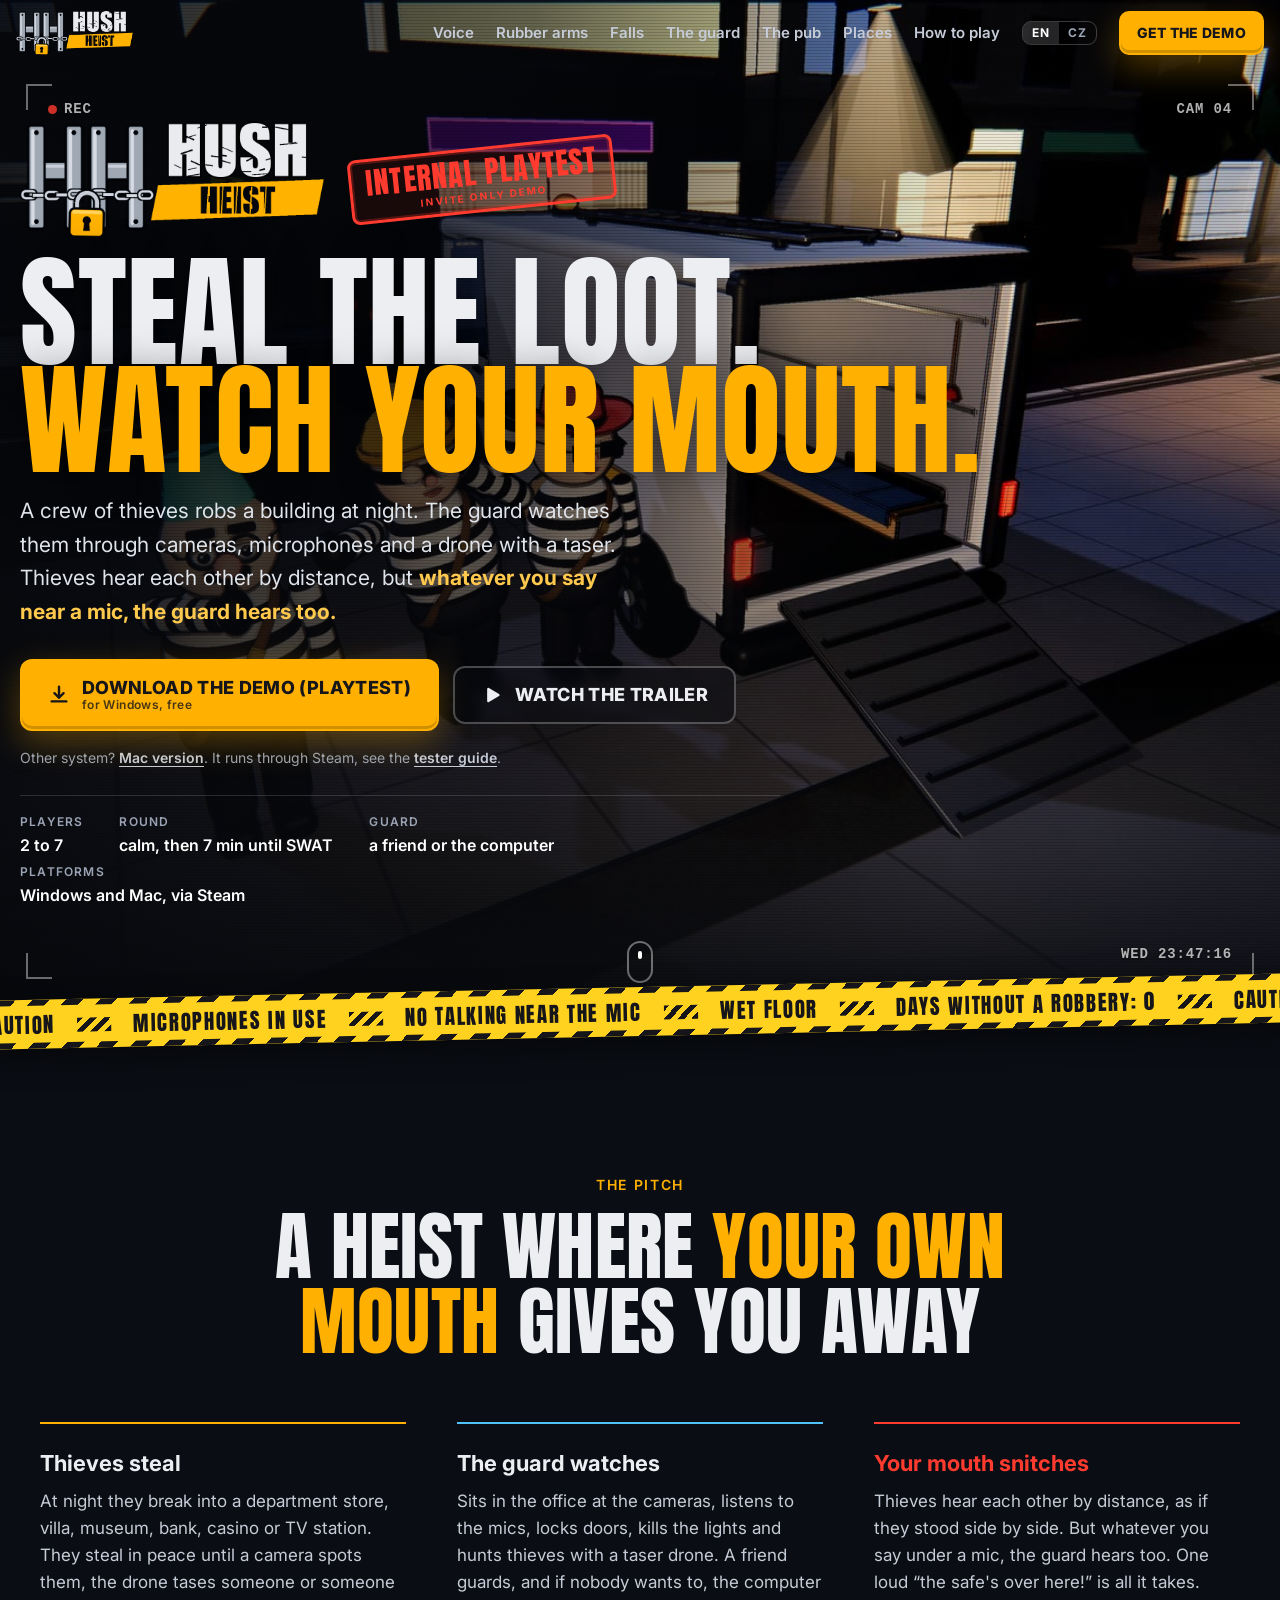
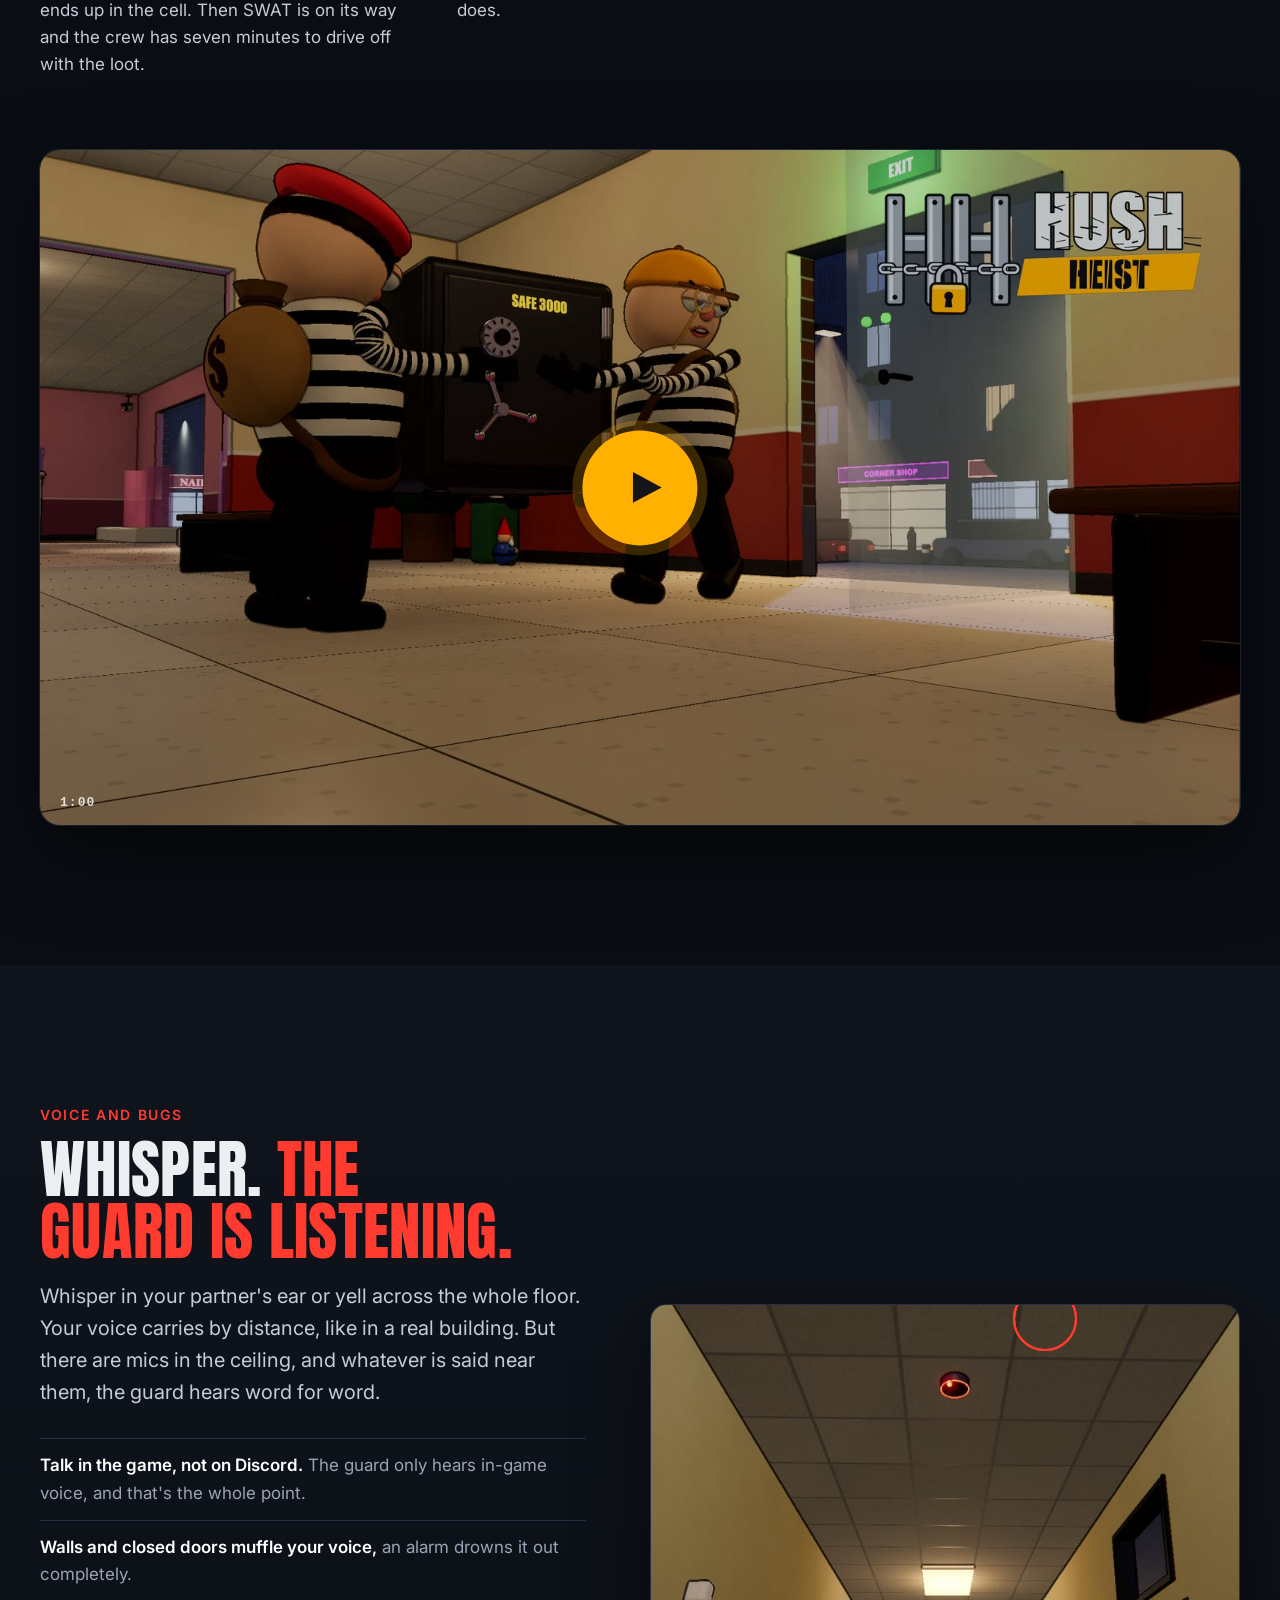
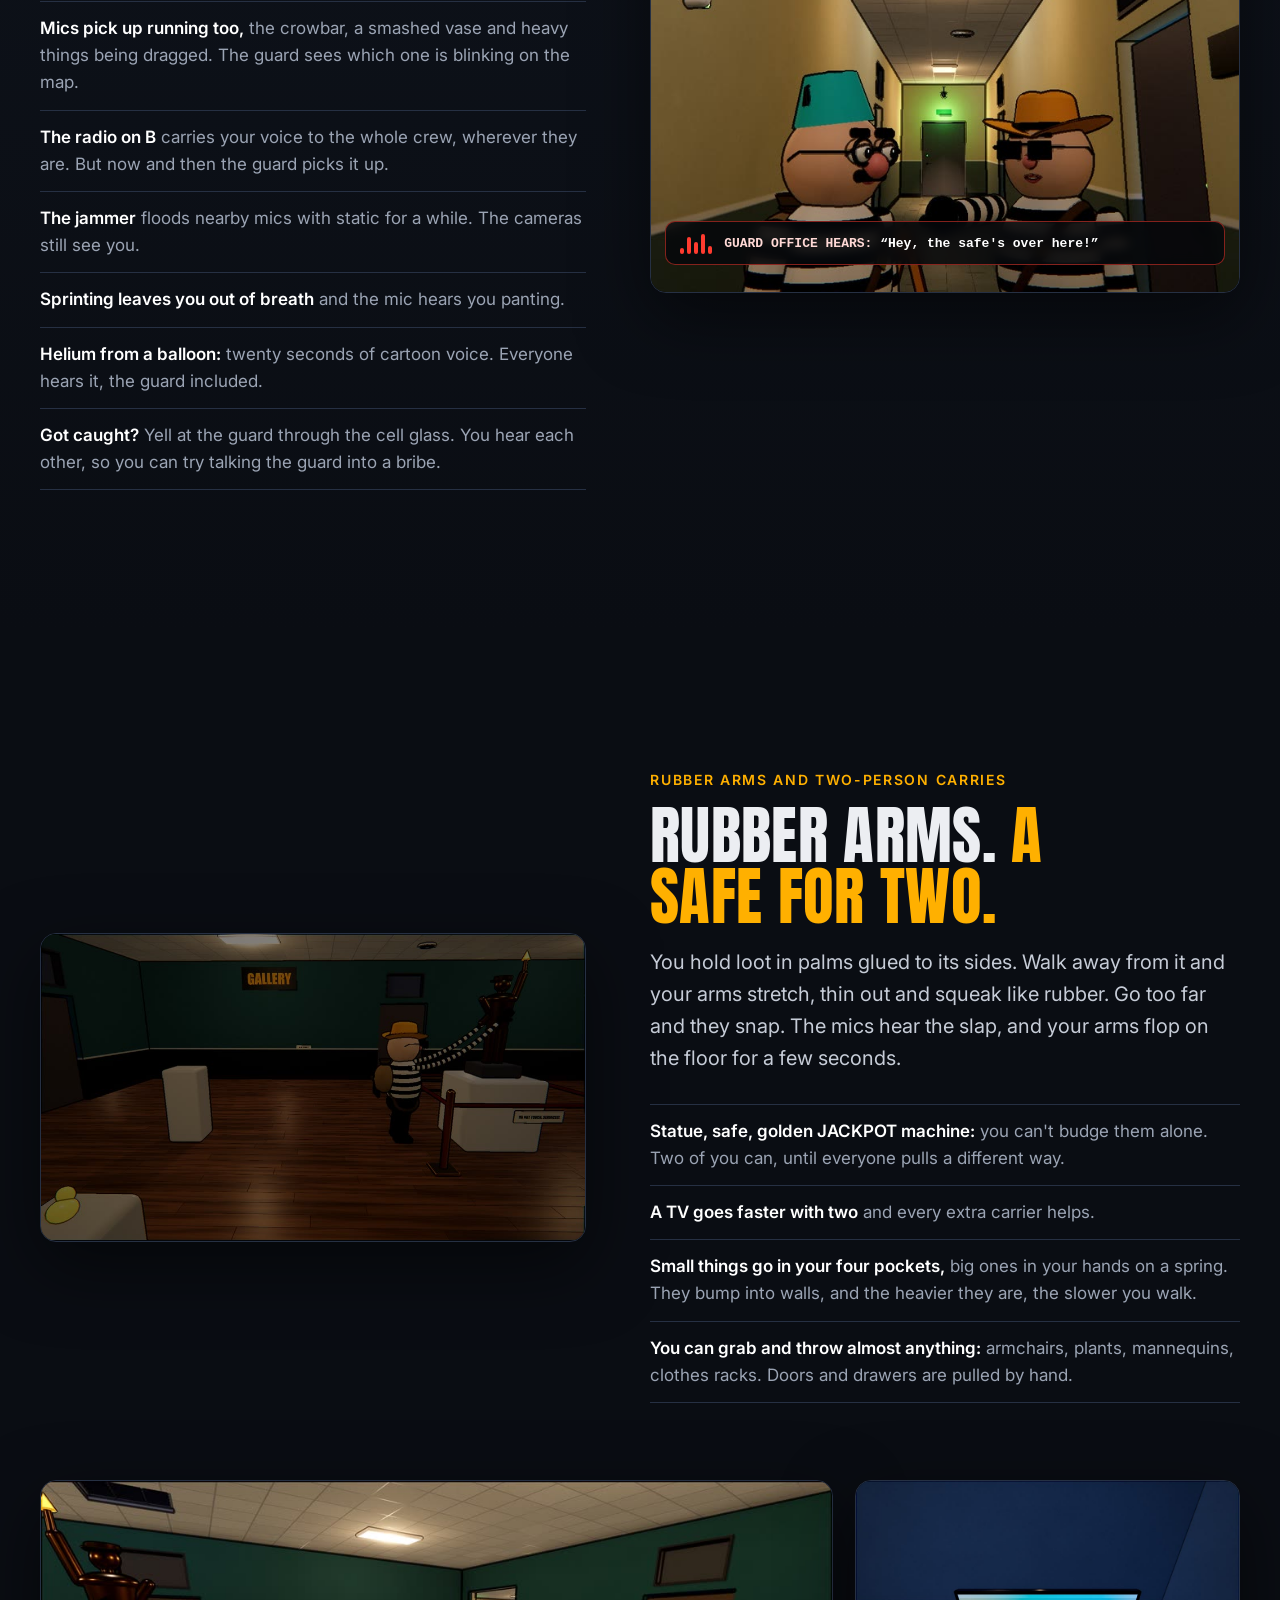
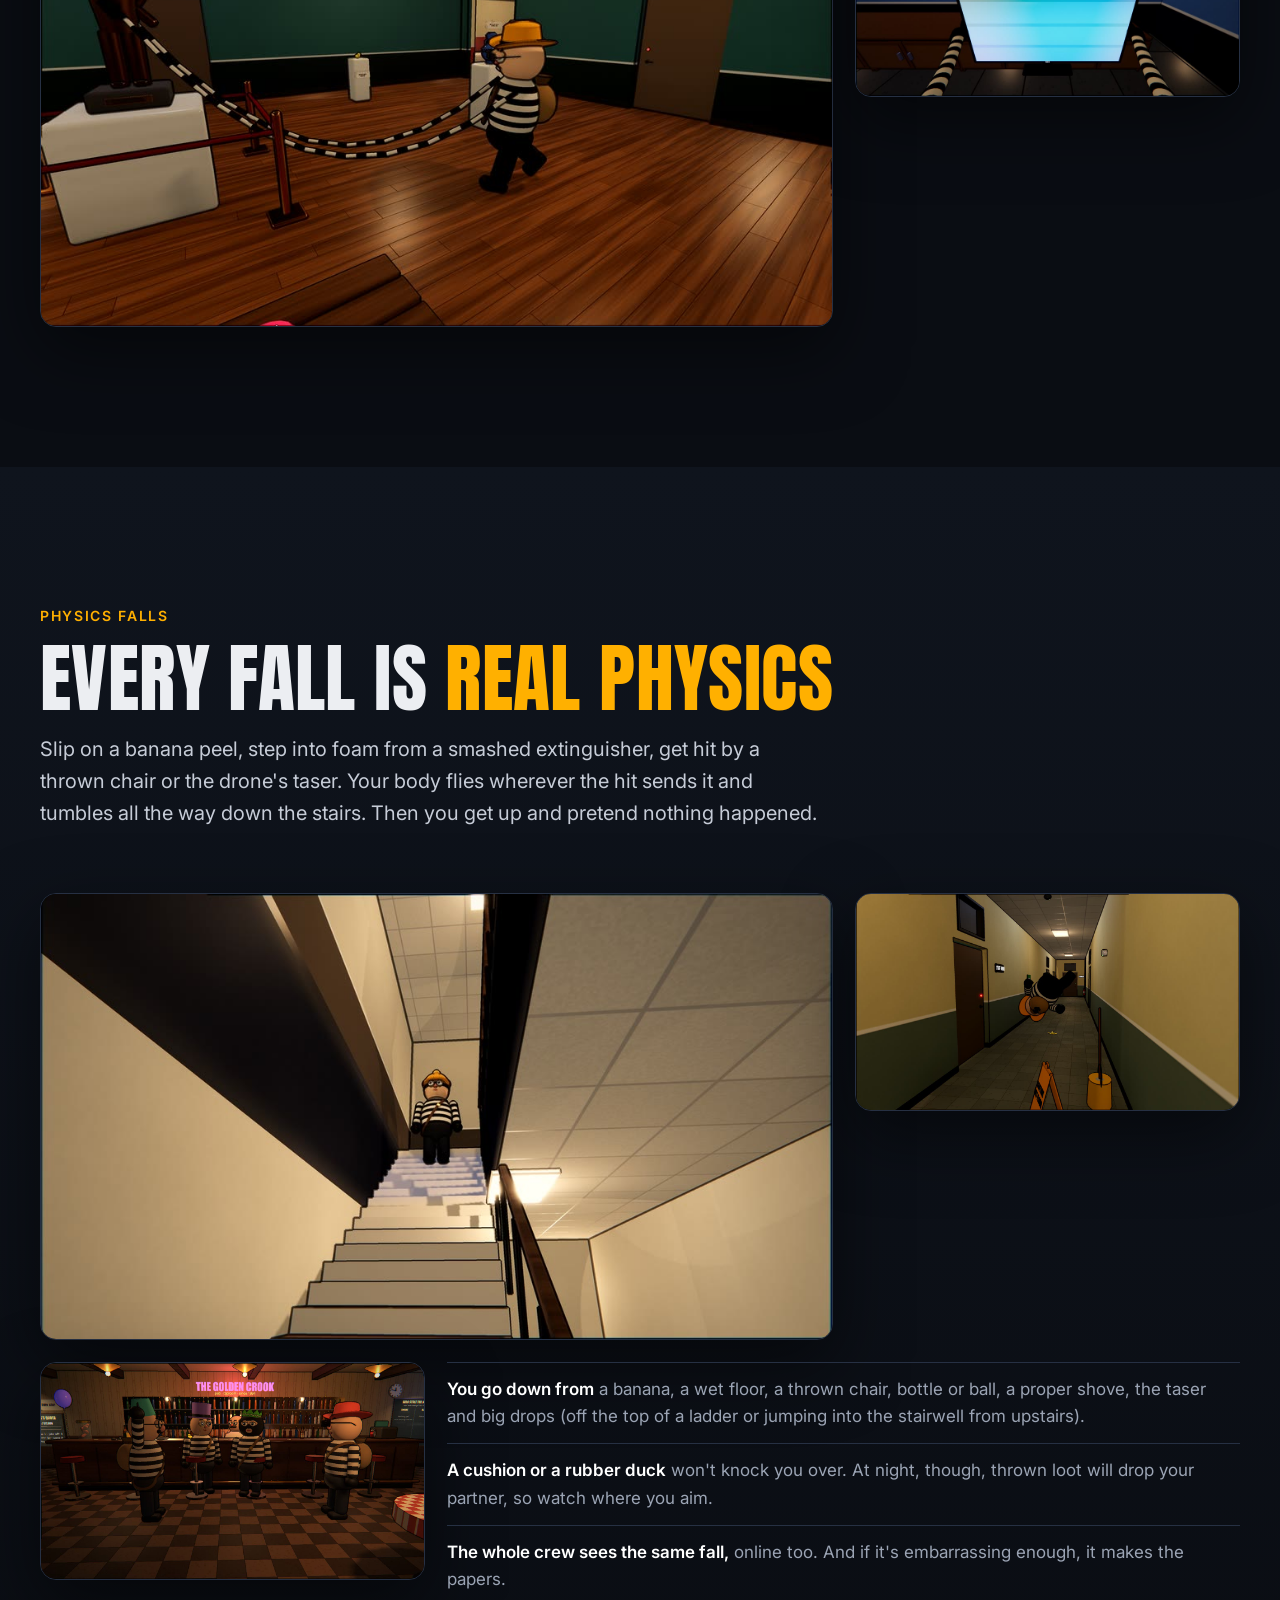
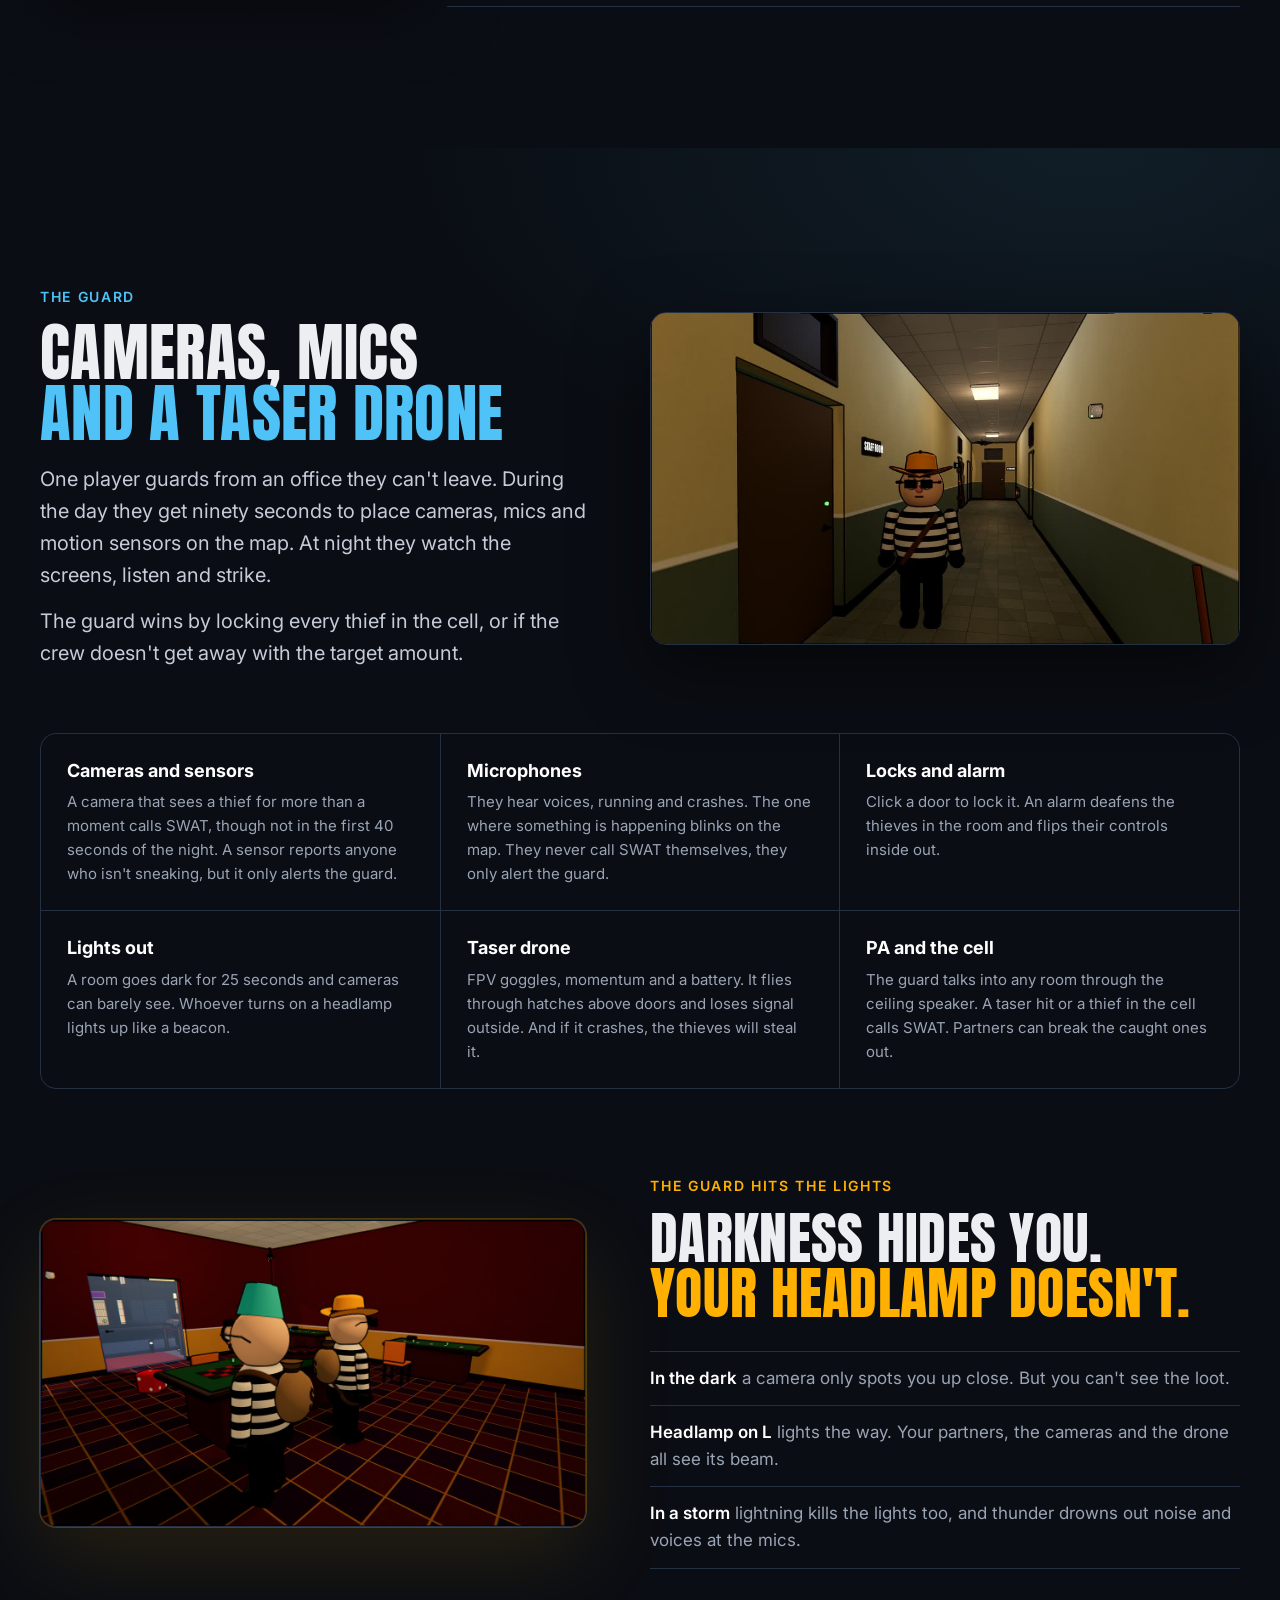
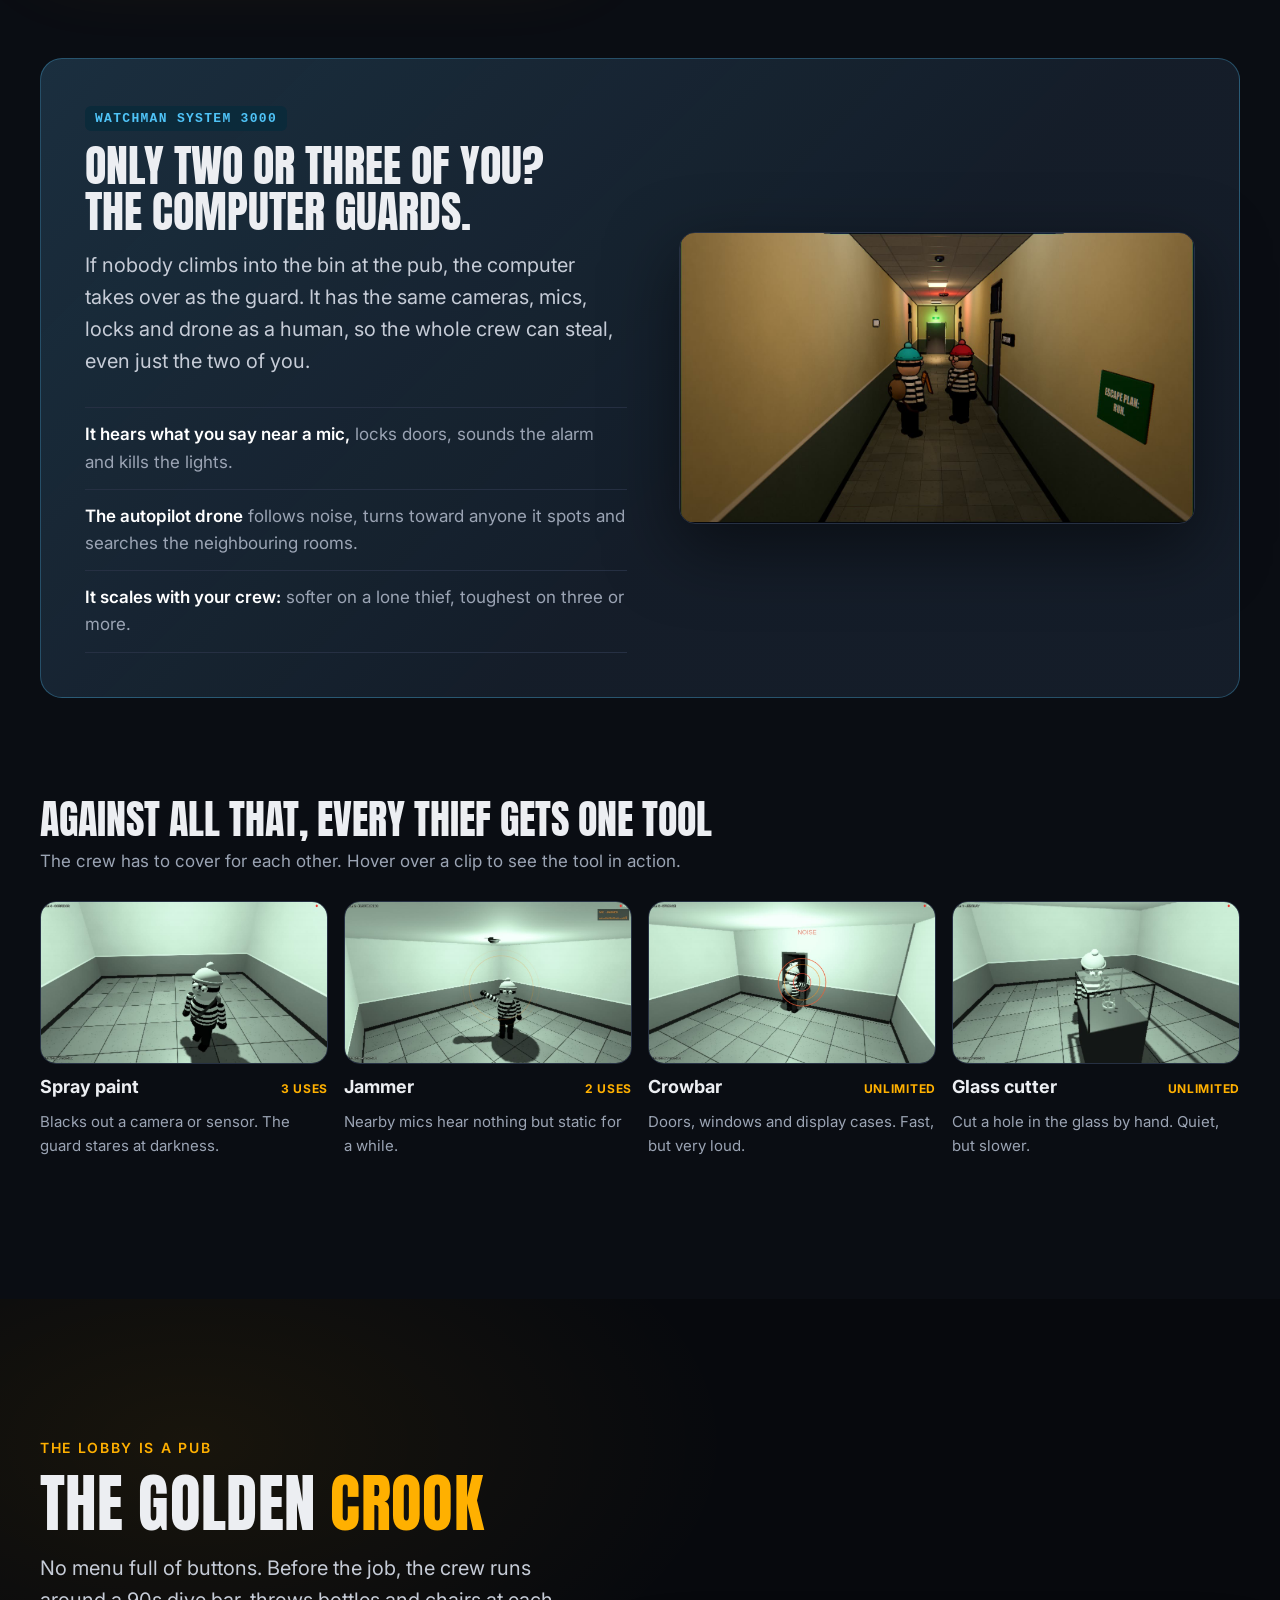
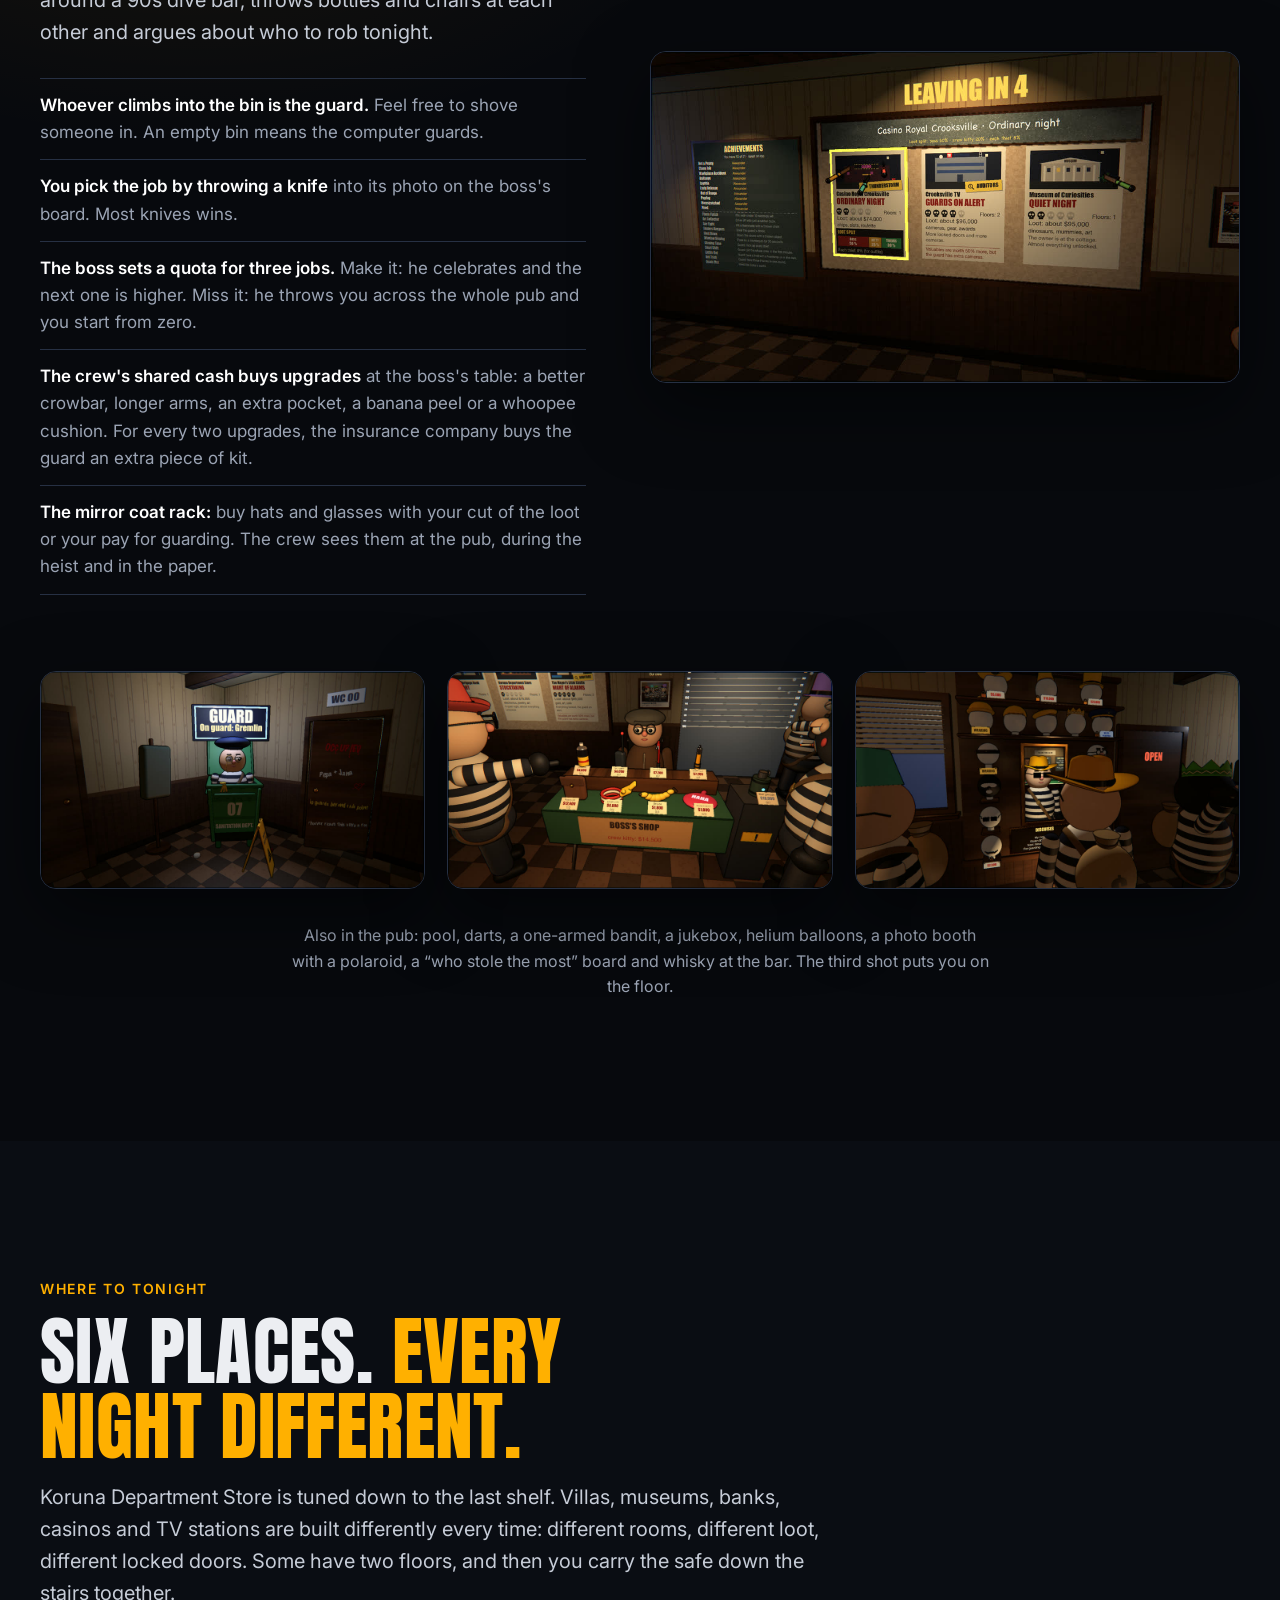
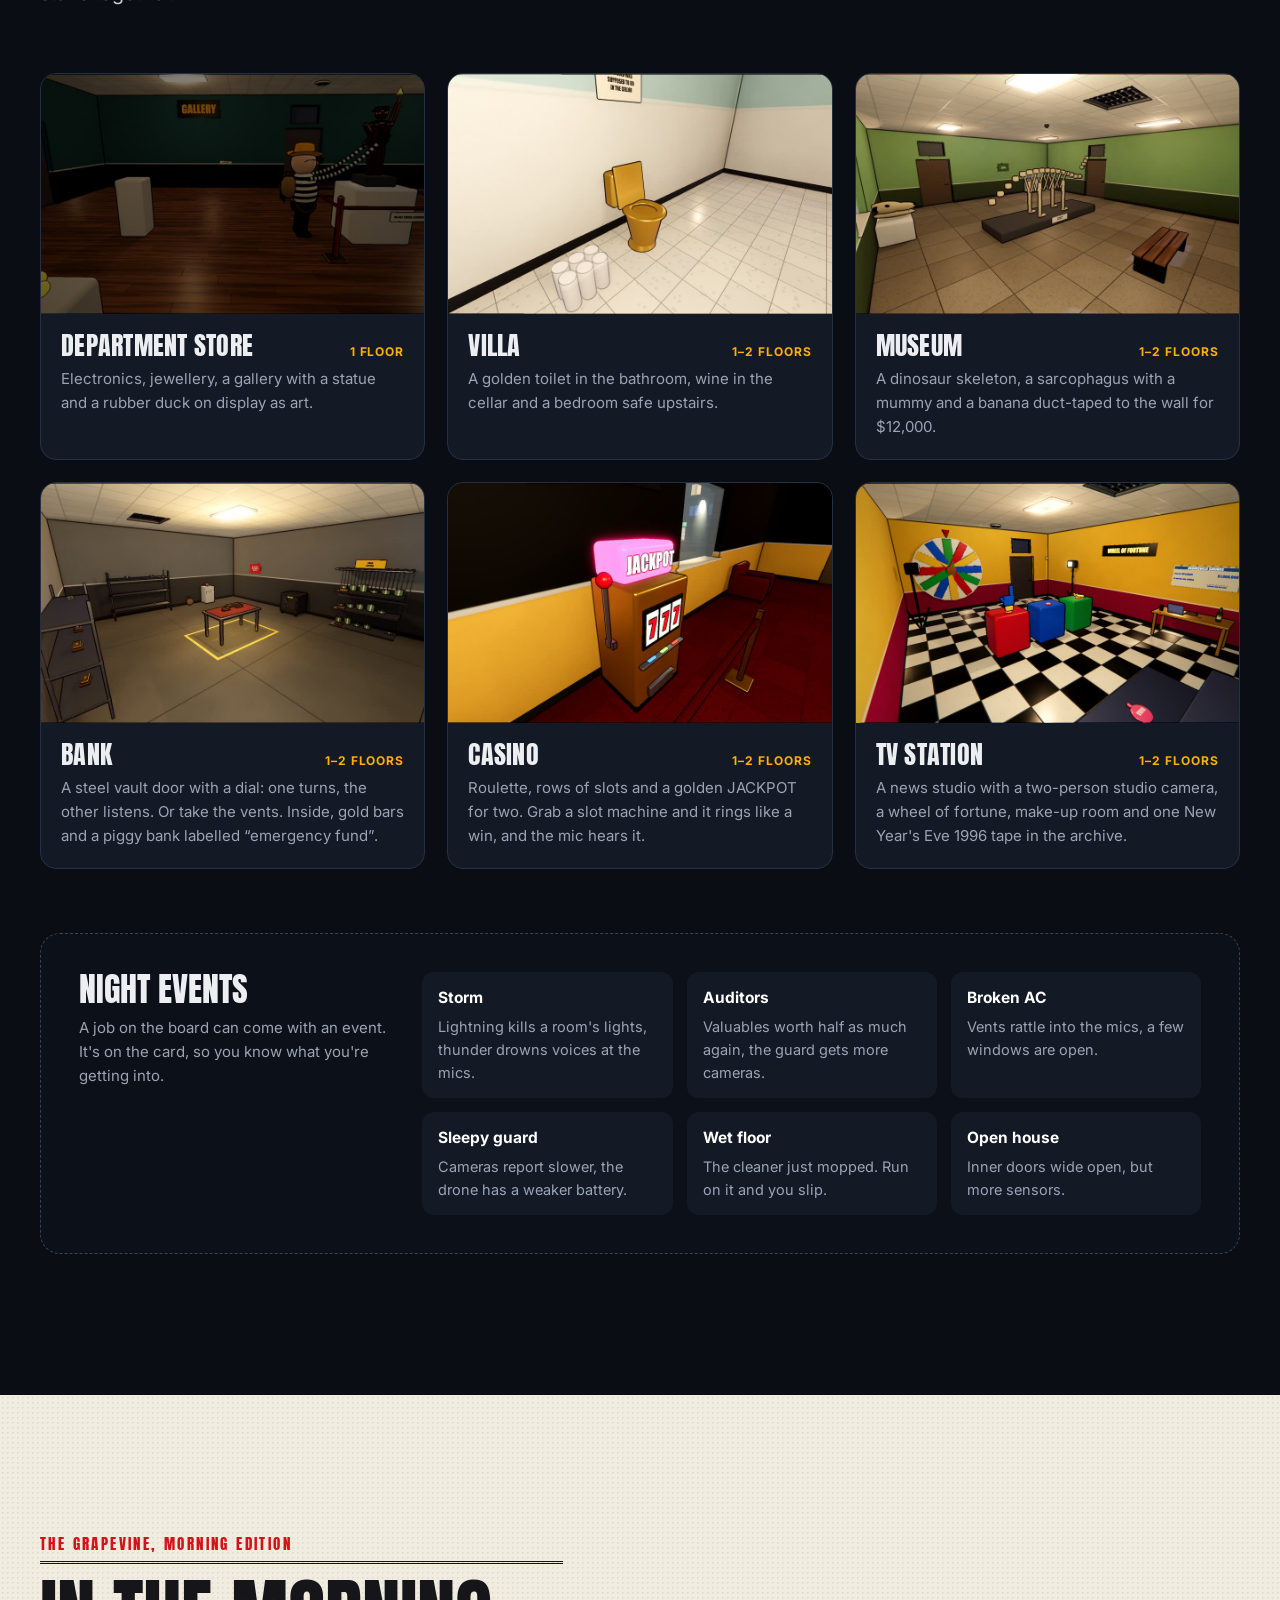
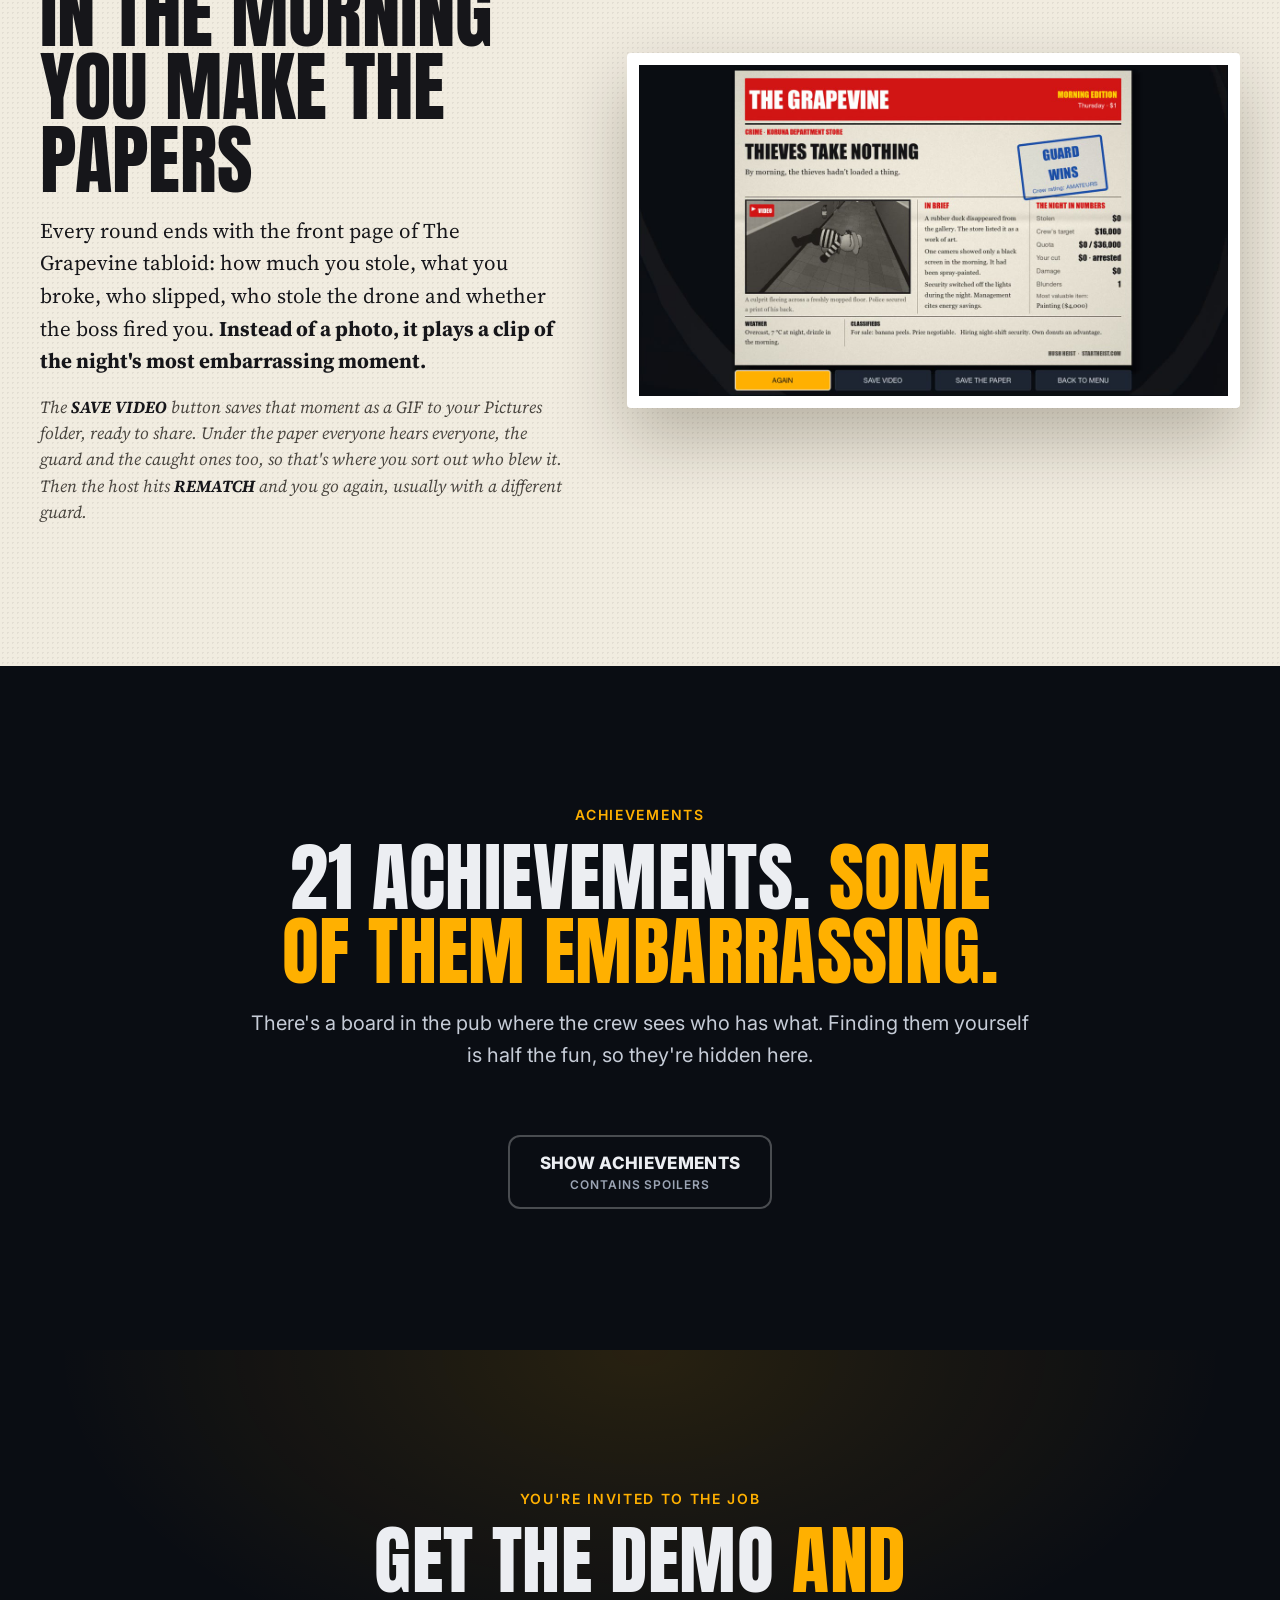
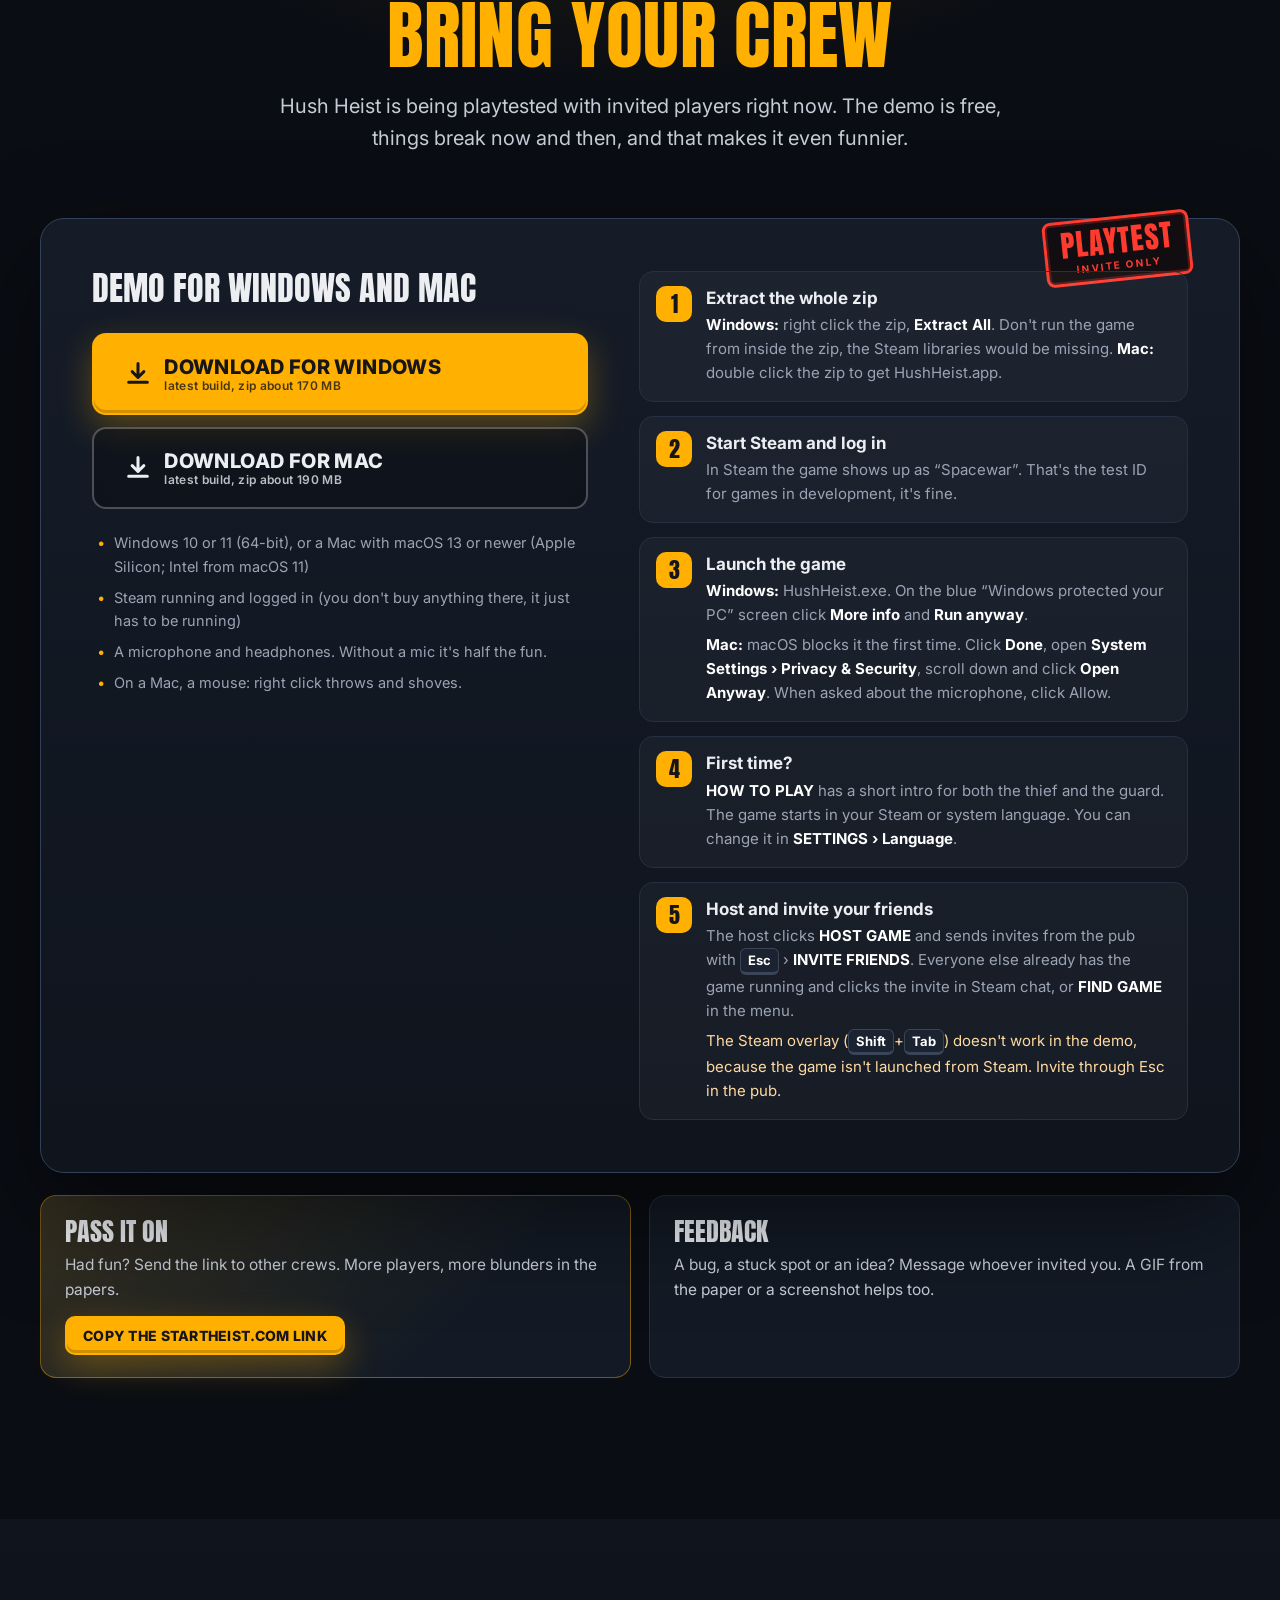
==== commit a5fd1139: "Web: trailer v6 (60 s na šířku, 35 s na výšku), tlačítko a karta traileru zase vidět Co-Authored-By:" ====
--- a/index.html
+++ b/index.html
@@ -125,7 +125,7 @@
 						<svg viewBox="0 0 24 24" aria-hidden="true"><path d="M12 20.5l-1.2-1.1C6.2 15.3 3.5 12.8 3.5 9.6A4.6 4.6 0 0 1 8.1 5c1.5 0 2.9.7 3.9 1.8A5.1 5.1 0 0 1 15.9 5a4.6 4.6 0 0 1 4.6 4.6c0 3.2-2.7 5.7-7.3 9.8z" /></svg>
 						<span class="btn__text">Přidat do přání<small>již brzy na Steamu</small></span>
 					</a>
-					<button class="btn btn--ghost btn--lg" type="button" data-trailer hidden>
+					<button class="btn btn--ghost btn--lg" type="button" data-trailer>
 						<svg viewBox="0 0 24 24" aria-hidden="true"><path d="M8 5.5v13l11-6.5z" fill="currentColor" /></svg>
 						Pusť trailer
 					</button>
@@ -171,10 +171,10 @@
 						<p>Zloději se slyší podle vzdálenosti, jako by stáli vedle sebe. Jenže co řekneš pod mikrofonem, slyší i ochranka. Stačí jedno hlasité „tady je trezor!“.</p>
 					</article>
 				</div>
-				<button class="trailer-card reveal" type="button" data-trailer hidden aria-label="Přehrát trailer Hush Heist (minuta a půl, se zvukem)">
-					<img src="/assets/img/trailer.jpg?v=3" alt="" loading="lazy" width="1600" height="900">
+				<button class="trailer-card reveal" type="button" data-trailer aria-label="Přehrát trailer Hush Heist (minuta, se zvukem)">
+					<img src="/assets/img/trailer.jpg?v=4" alt="" loading="lazy" width="1600" height="900">
 					<span class="trailer-card__play"><i><svg viewBox="0 0 24 24" aria-hidden="true"><path d="M6 4l15 8-15 8z" /></svg></i></span>
-					<span class="trailer-card__meta">1:30</span>
+					<span class="trailer-card__meta">1:00</span>
 				</button>
 			</div>
 		</section>
